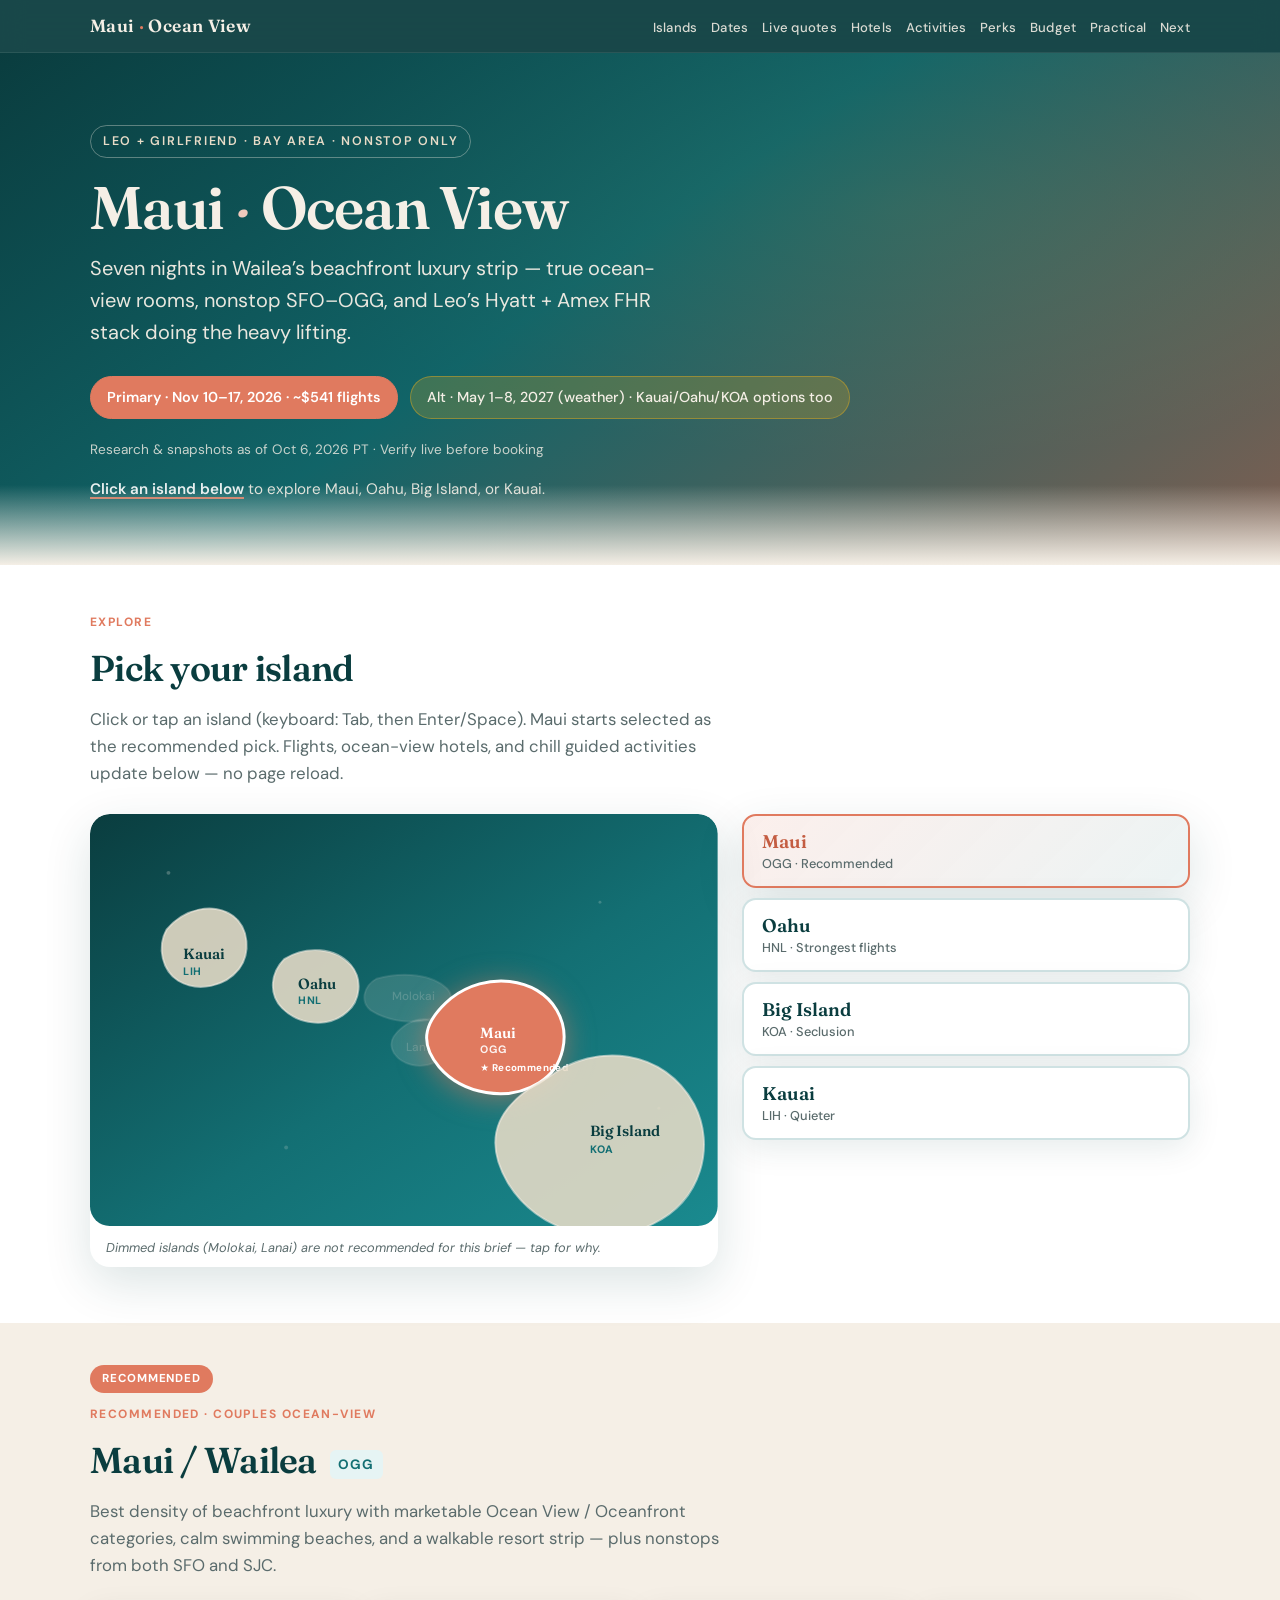
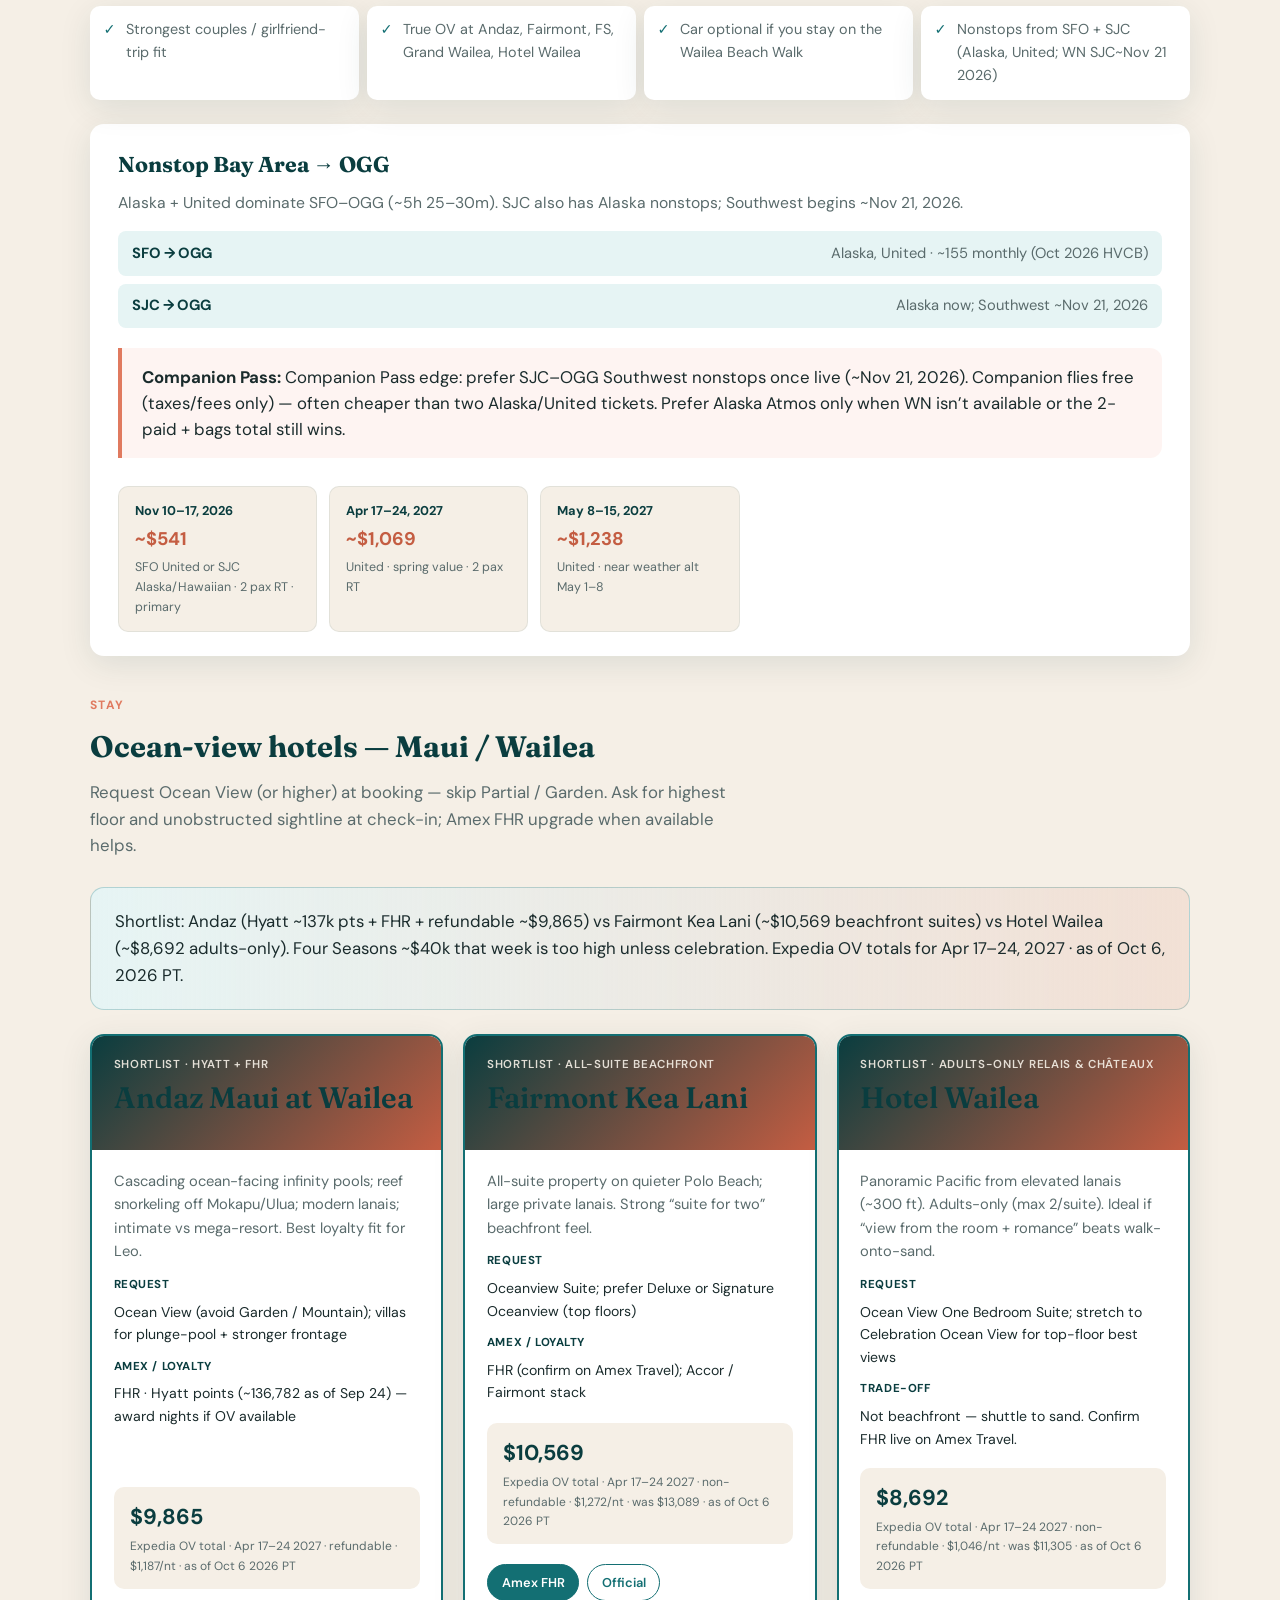
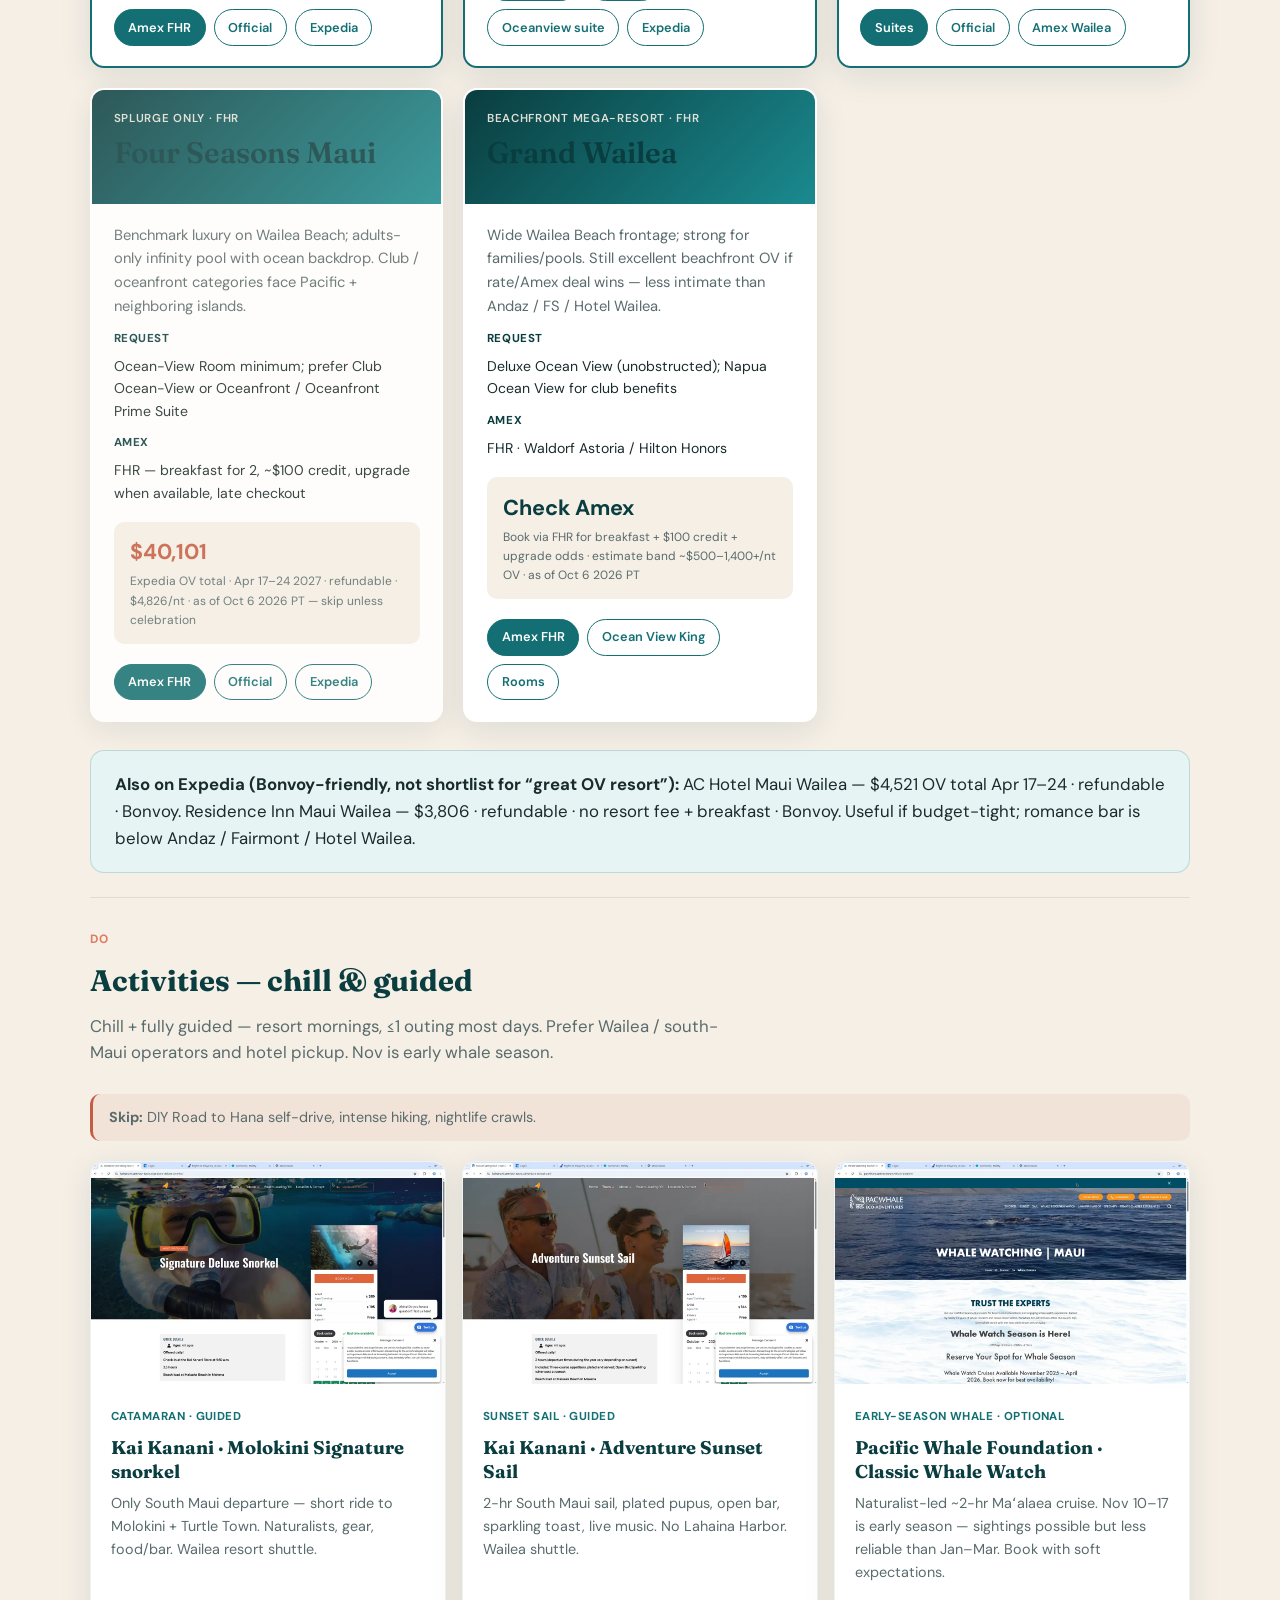
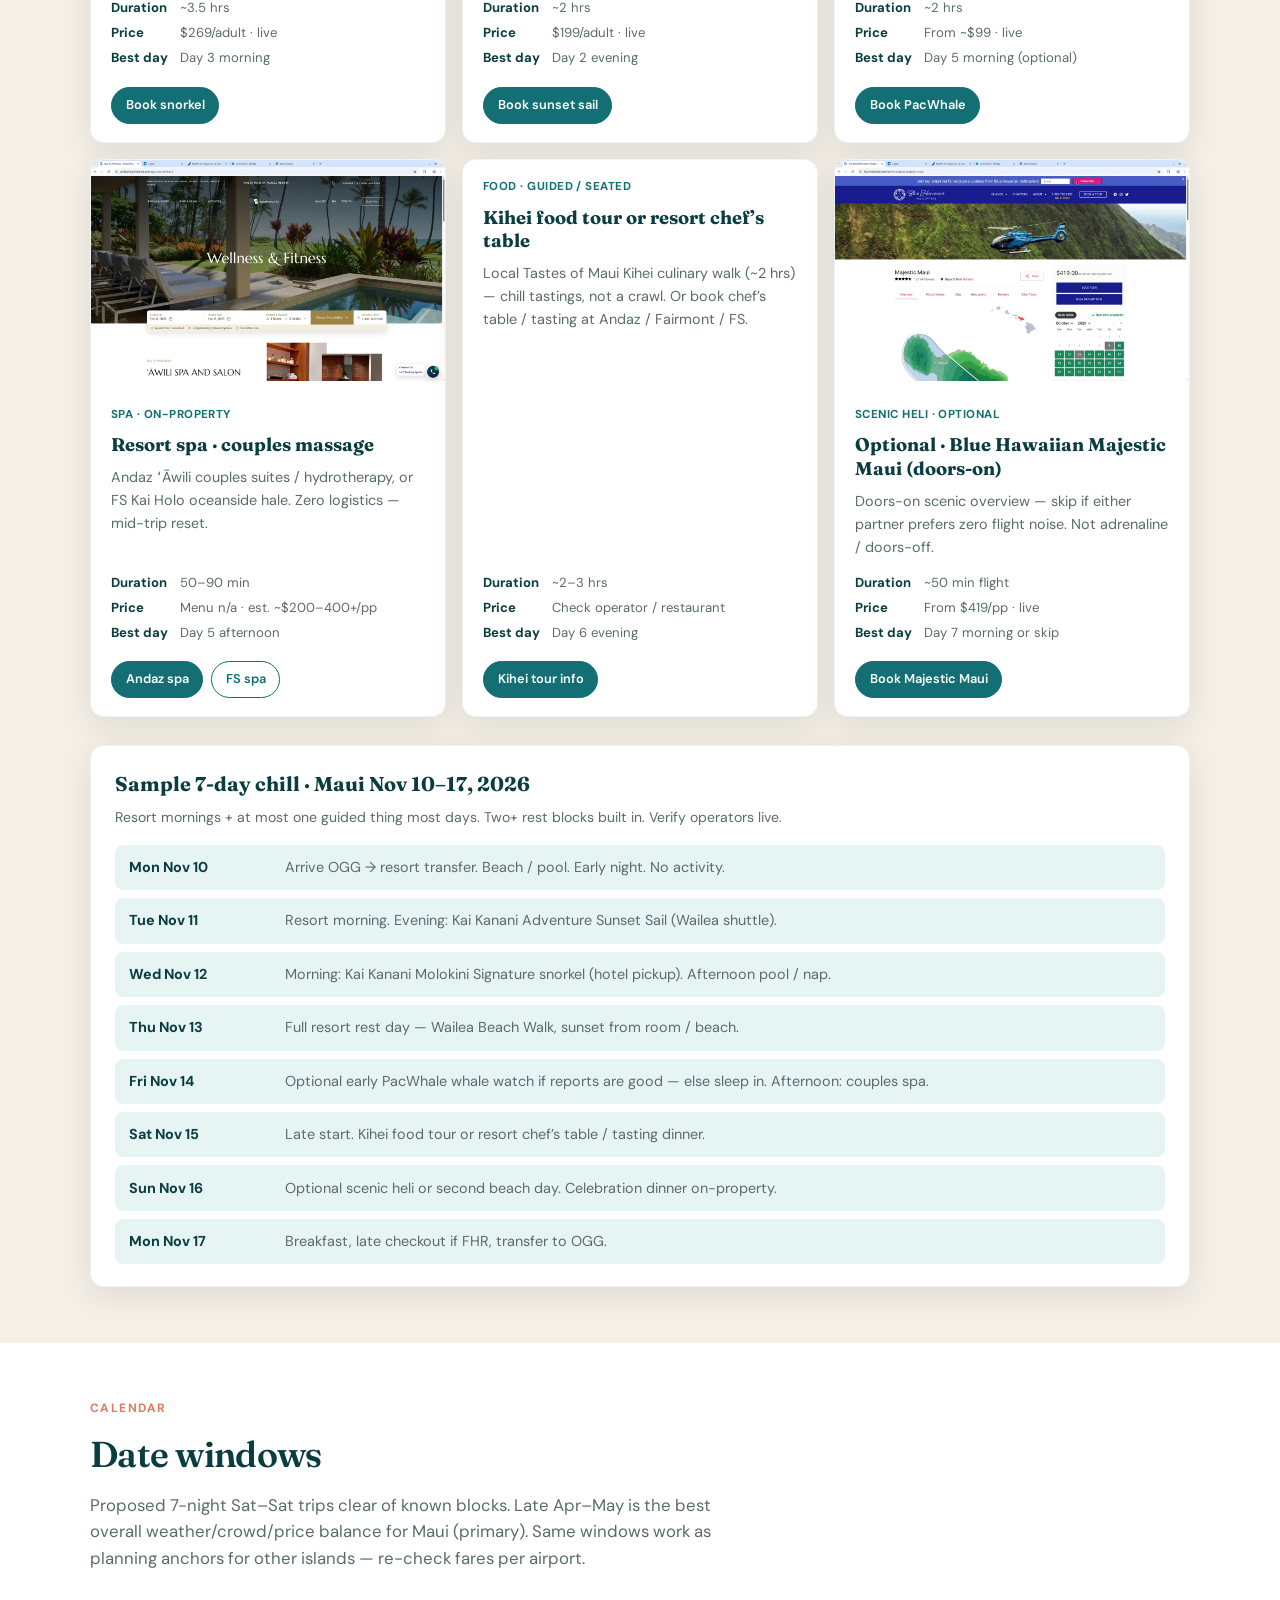
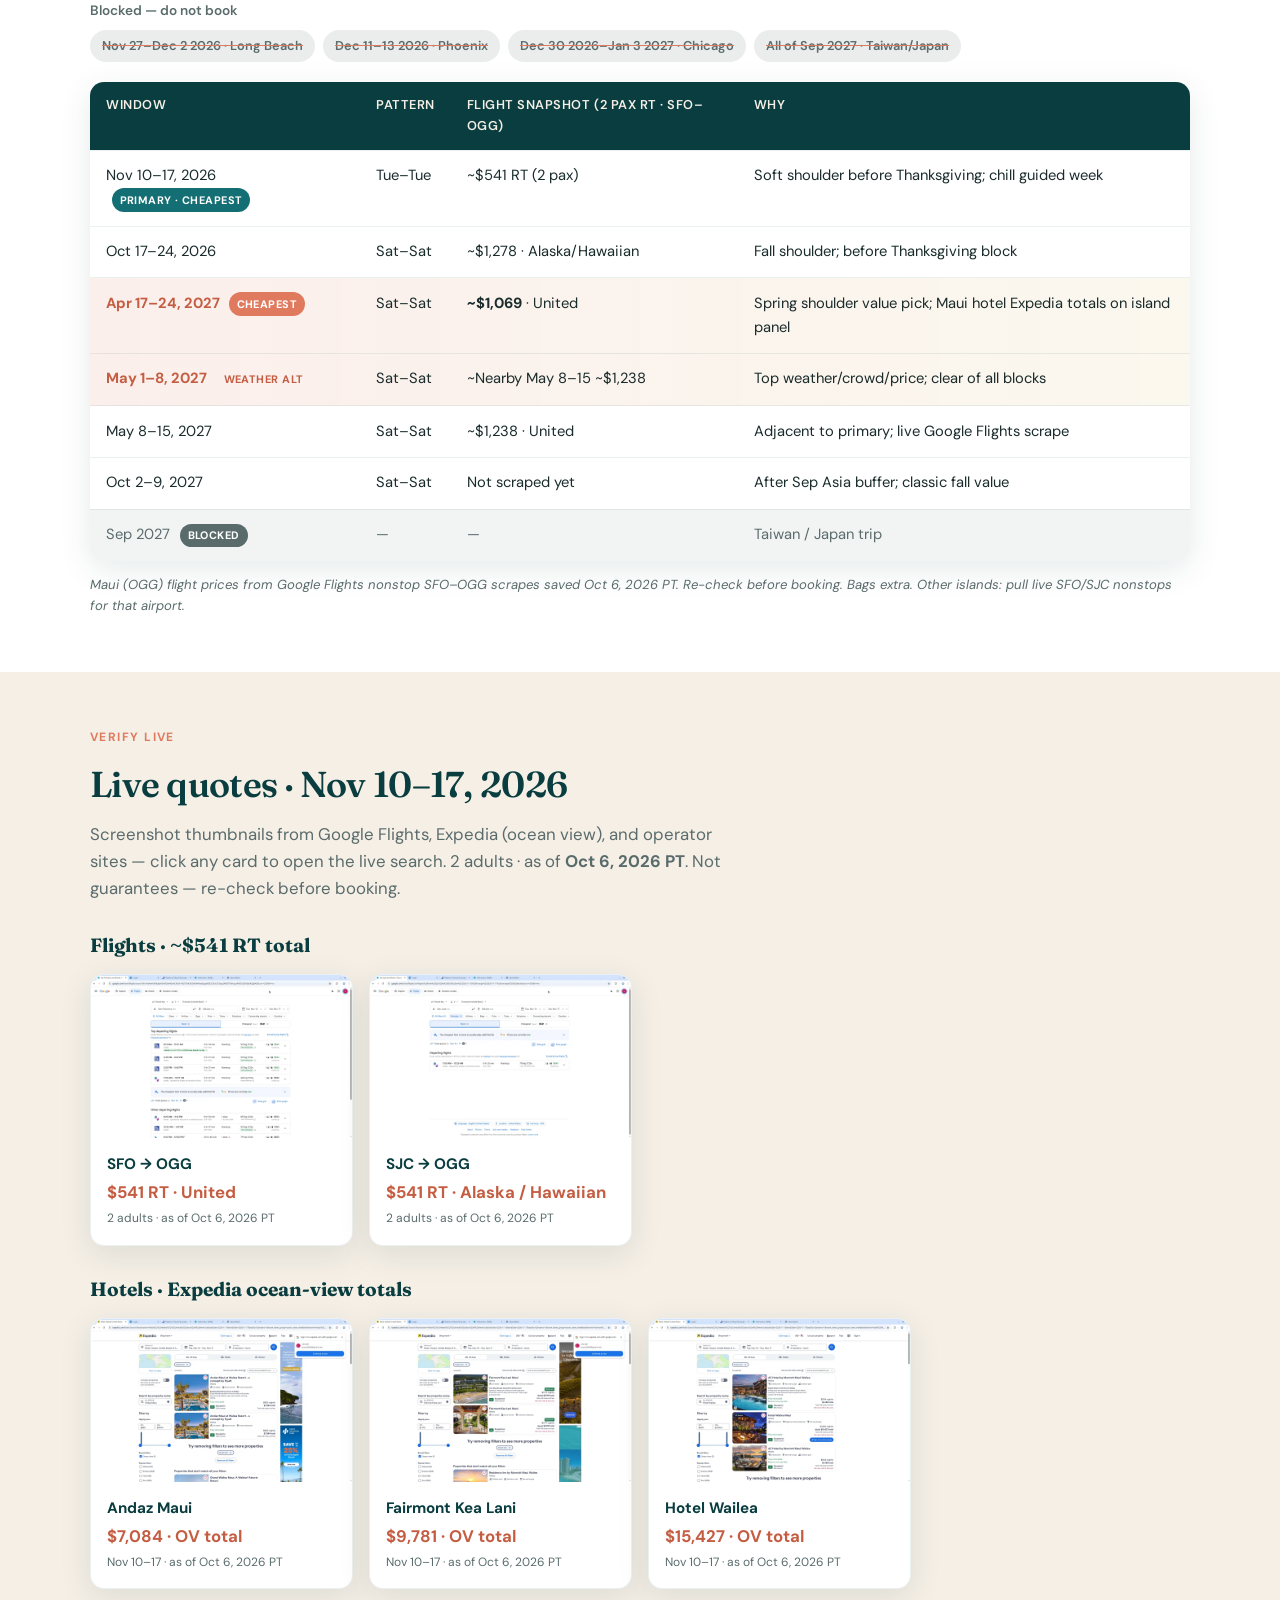
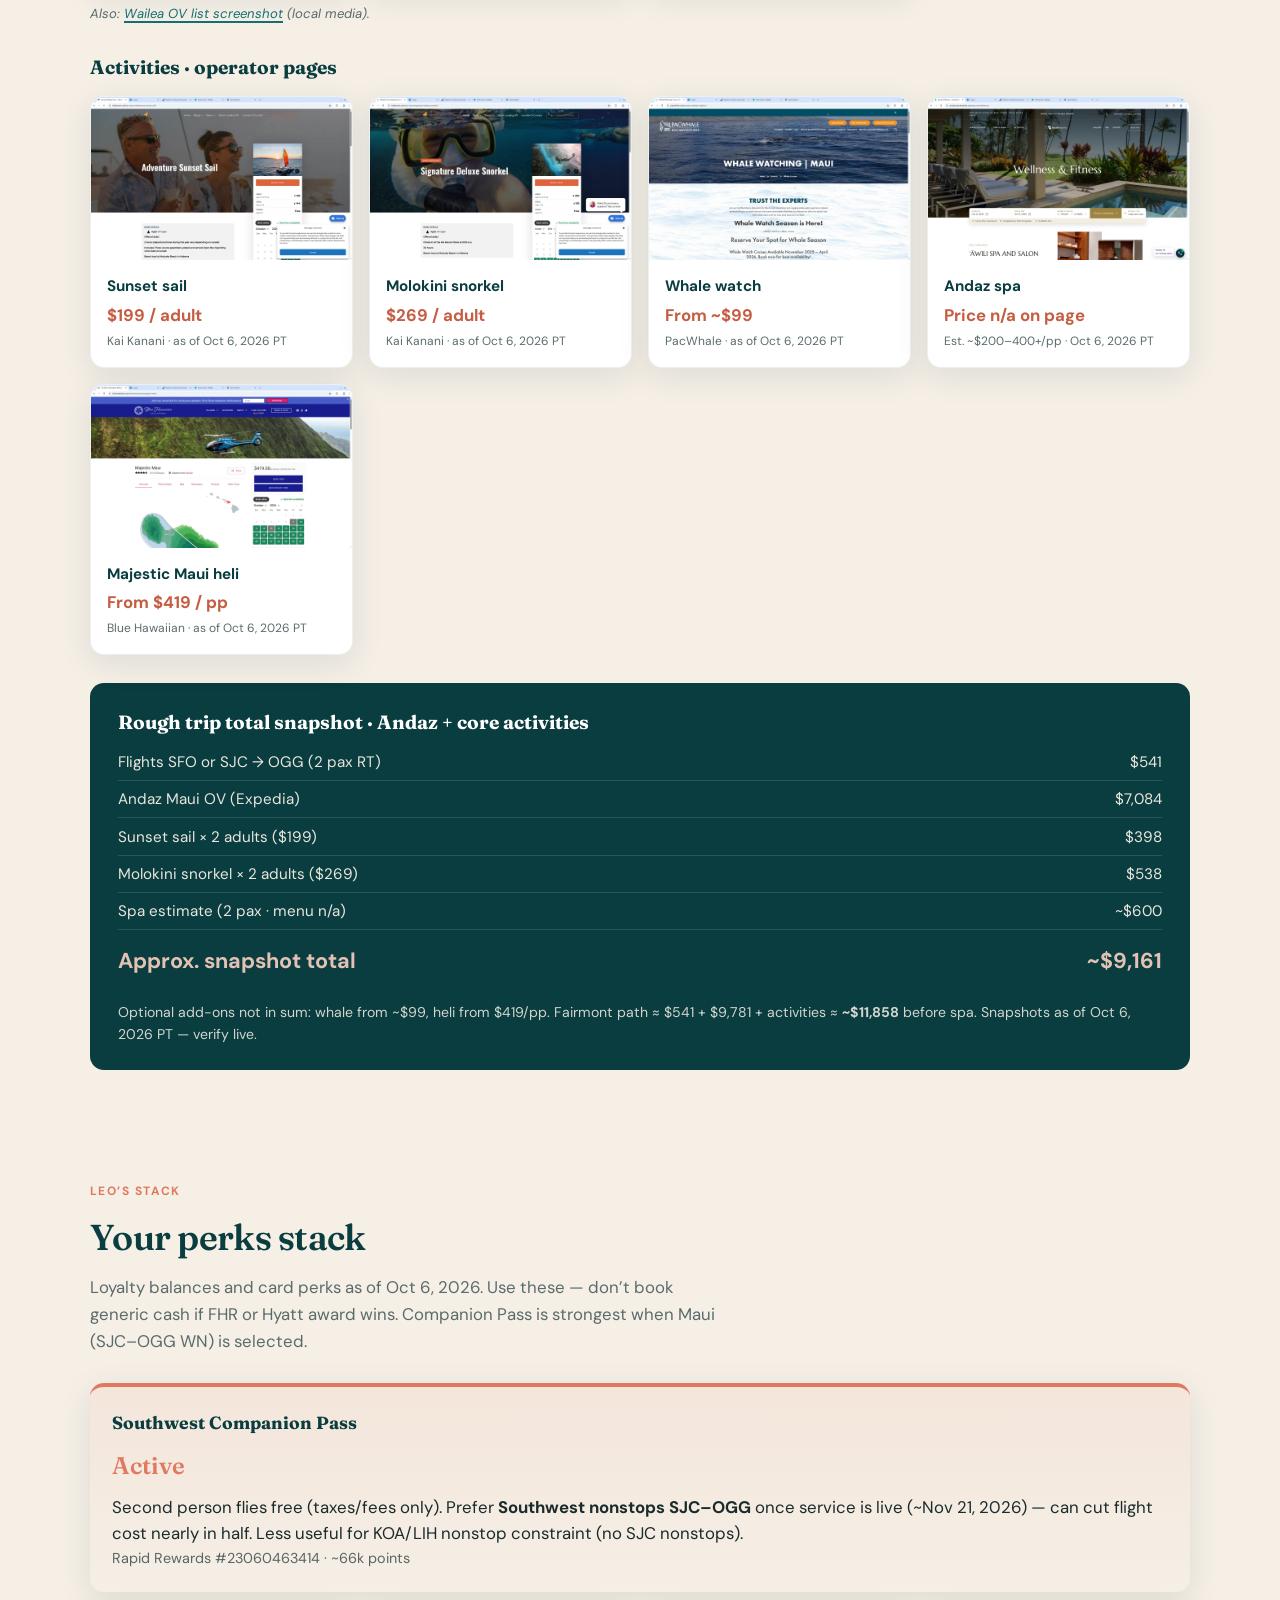
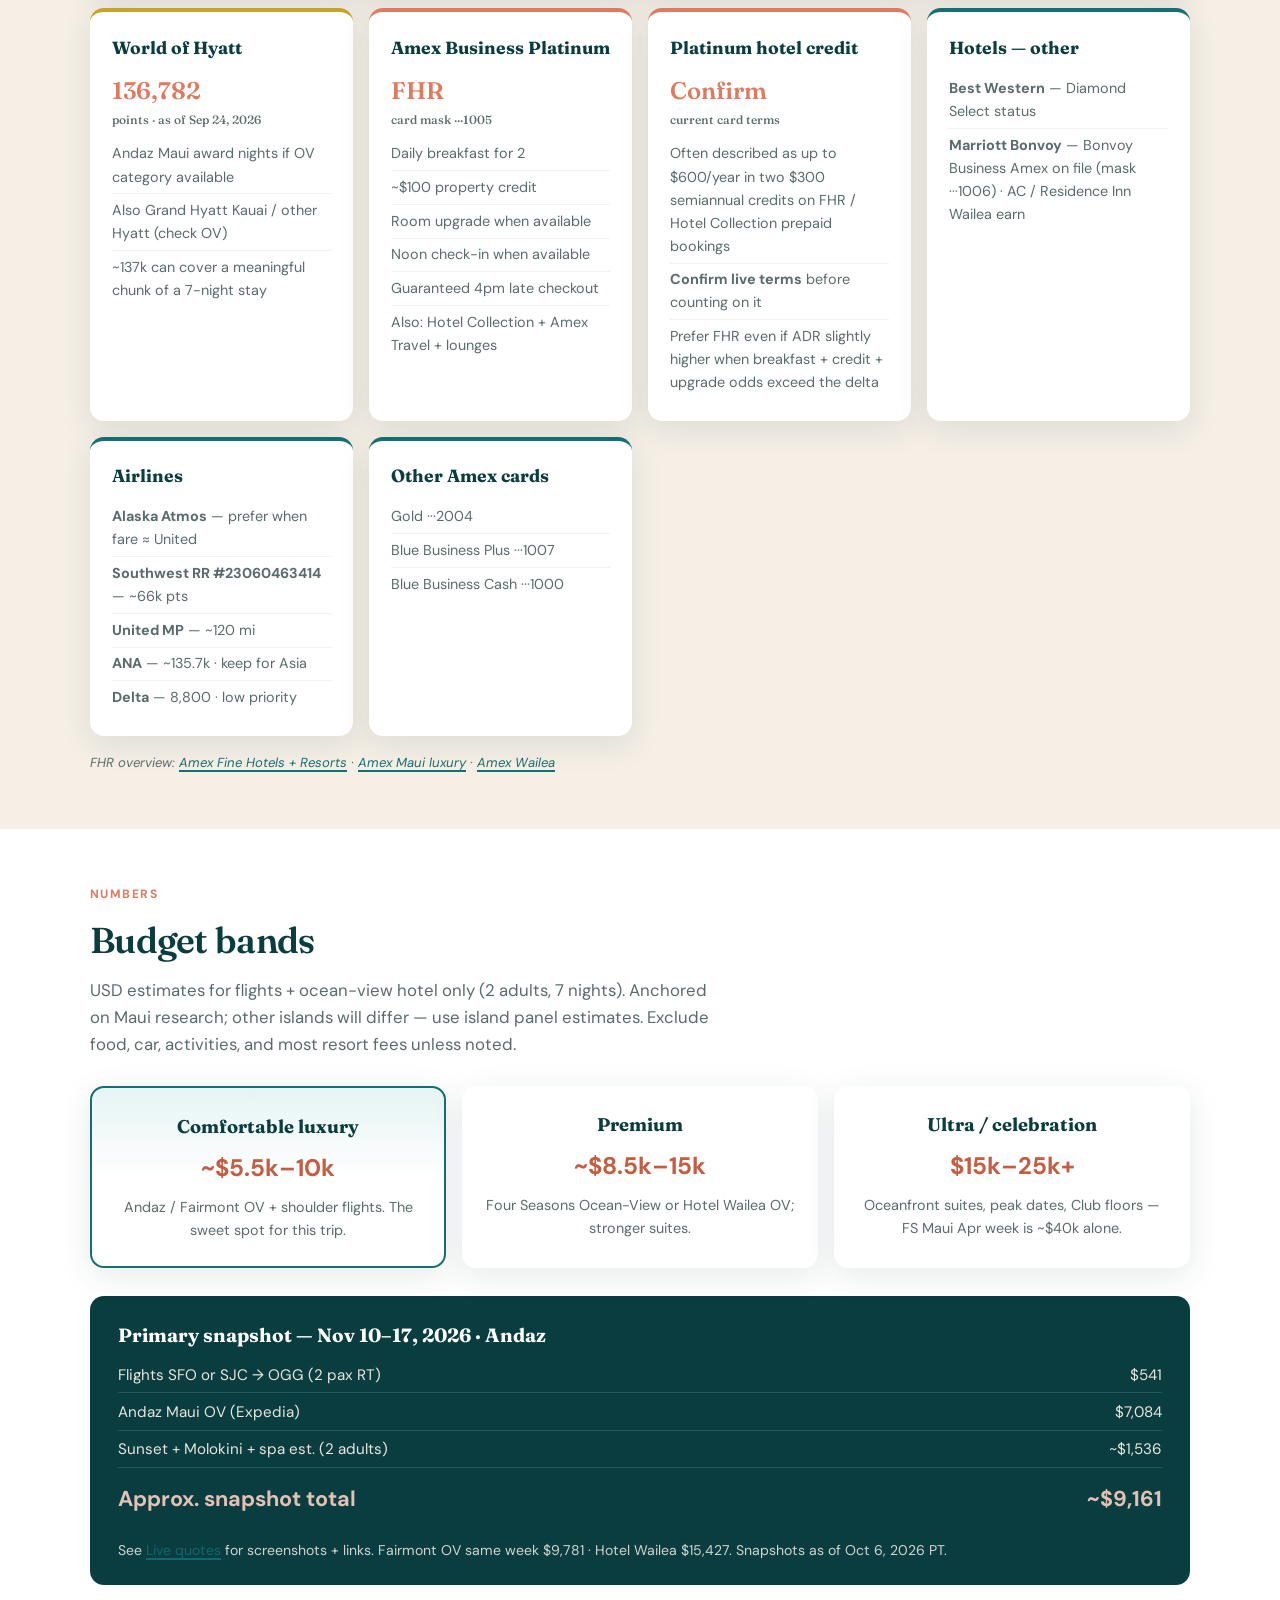
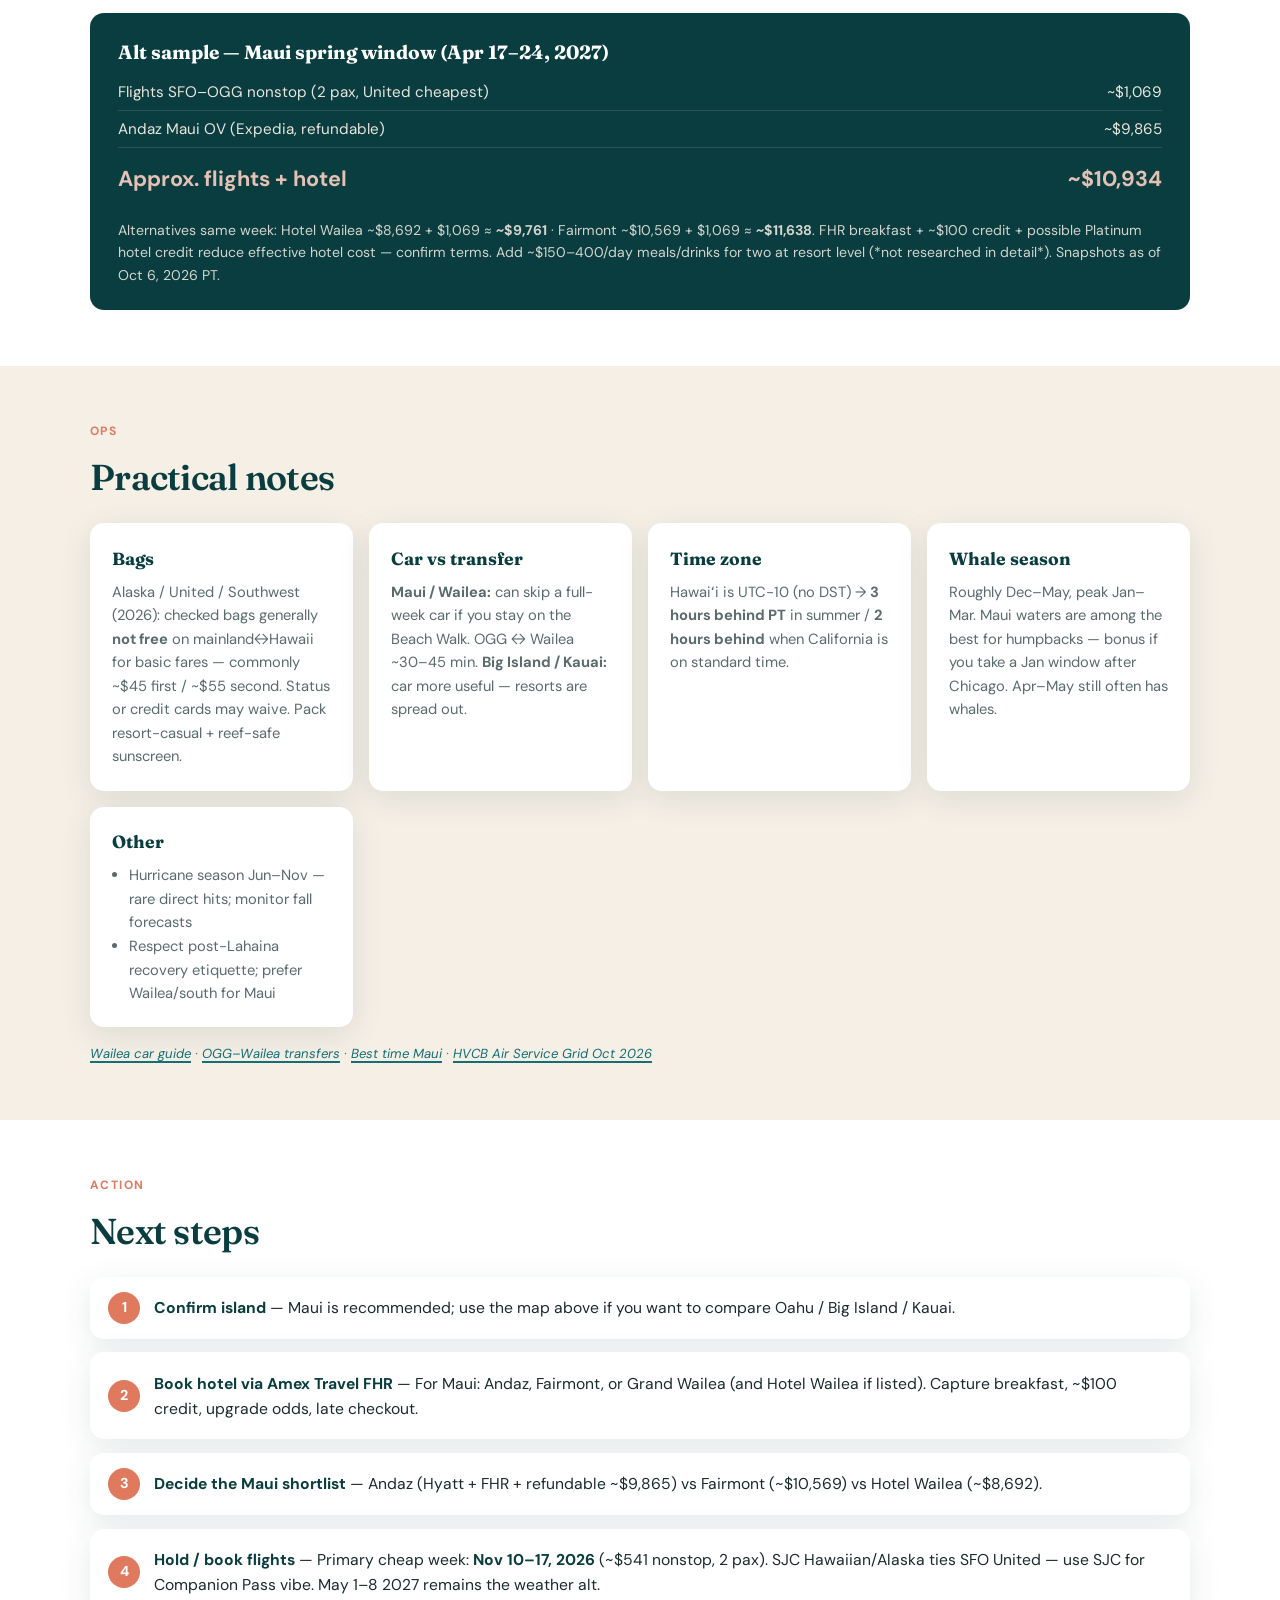
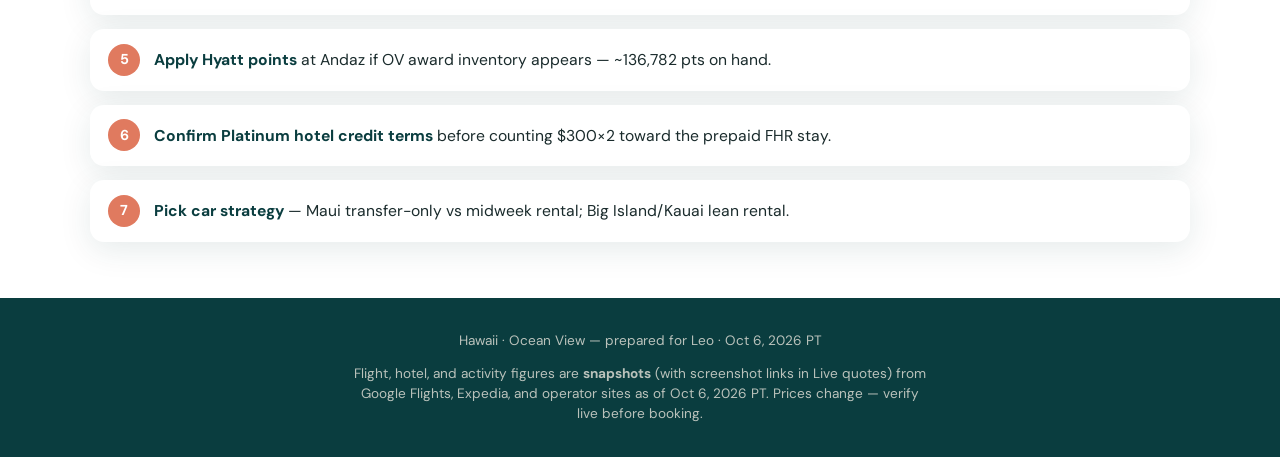
==== index.html @ 12192953 "Publish Leo's Hawaii trip static site. Add the self-contained Pages site at the repository root, inc" ====
<!DOCTYPE html>
<html lang="en">
<head>
  <meta charset="utf-8" />
  <meta name="viewport" content="width=device-width, initial-scale=1" />
  <title>Hawaii · Ocean View — Leo’s Island Plan</title>
  <meta name="description" content="Interactive Hawaii plan for a Bay Area couple: click Maui, Oahu, Big Island, or Kauai for ocean-view hotels, chill guided activities, nonstop flights, and Leo’s loyalty stack." />
  <link rel="preconnect" href="https://fonts.googleapis.com" />
  <link rel="preconnect" href="https://fonts.gstatic.com" crossorigin />
  <link href="https://fonts.googleapis.com/css2?family=DM+Sans:ital,opsz,wght@0,9..40,400;0,9..40,500;0,9..40,600;0,9..40,700;1,9..40,400&family=Fraunces:ital,opsz,wght@0,9..144,500;0,9..144,600;1,9..144,500&display=swap" rel="stylesheet" />
  <link rel="stylesheet" href="styles.css" />
</head>
<body data-selected-island="maui">
  <a class="skip-link" href="#island-map">Skip to island map</a>

  <nav class="nav" aria-label="Primary">
    <div class="nav-inner">
      <a class="nav-brand" href="#top">Maui <span>·</span> Ocean View</a>
      <ul class="nav-links">
        <li><a href="#island-map">Islands</a></li>
        <li><a href="#dates">Dates</a></li>
        <li><a href="#live-quotes">Live quotes</a></li>
        <li><a href="#hotels">Hotels</a></li>
        <li><a href="#activities">Activities</a></li>
        <li><a href="#perks">Perks</a></li>
        <li><a href="#budget">Budget</a></li>
        <li><a href="#practical">Practical</a></li>
        <li><a href="#next">Next</a></li>
      </ul>
    </div>
  </nav>

  <header class="hero" id="top">
    <div class="wrap">
      <p class="hero-eyebrow">Leo + girlfriend · Bay Area · Nonstop only</p>
      <h1><span id="hero-island-name">Maui</span> <em>·</em> Ocean View</h1>
      <p class="hero-pitch" id="hero-pitch">
        Seven nights in Wailea’s beachfront luxury strip — true ocean-view rooms,
        nonstop SFO–OGG, and Leo’s Hyatt + Amex FHR stack doing the heavy lifting.
      </p>
      <div class="hero-picks">
        <span class="pill primary">Primary · Nov 10–17, 2026 · ~$541 flights</span>
        <span class="pill value">Alt · May 1–8, 2027 (weather) · Kauai/Oahu/KOA options too</span>
      </div>
      <p class="hero-meta">Research &amp; snapshots as of Oct 6, 2026 PT · Verify live before booking</p>
      <p class="hero-cta"><a href="#island-map">Click an island below</a> to explore Maui, Oahu, Big Island, or Kauai.</p>
    </div>
  </header>

  <!-- Interactive island map -->
  <section id="island-map" class="island-map-section section-alt">
    <div class="wrap">
      <p class="section-label">Explore</p>
      <h2>Pick your island</h2>
      <p class="lede">
        Click or tap an island (keyboard: Tab, then Enter/Space). Maui starts selected as the recommended pick.
        Flights, ocean-view hotels, and chill guided activities update below — no page reload.
      </p>

      <div class="map-layout">
        <div class="map-stage" role="group" aria-label="Hawaiian islands map">
          <svg class="hawaii-svg" viewBox="0 0 640 420" xmlns="http://www.w3.org/2000/svg" aria-hidden="false">
            <title>Major Hawaiian islands</title>
            <defs>
              <filter id="softGlow" x="-20%" y="-20%" width="140%" height="140%">
                <feGaussianBlur stdDeviation="3" result="blur"/>
                <feMerge>
                  <feMergeNode in="blur"/>
                  <feMergeNode in="SourceGraphic"/>
                </feMerge>
              </filter>
              <linearGradient id="oceanGrad" x1="0%" y1="0%" x2="100%" y2="100%">
                <stop offset="0%" stop-color="#0a3d3f"/>
                <stop offset="55%" stop-color="#136f73"/>
                <stop offset="100%" stop-color="#1a8a8f"/>
              </linearGradient>
            </defs>

            <!-- Ocean background -->
            <rect x="0" y="0" width="640" height="420" rx="20" fill="url(#oceanGrad)"/>
            <circle cx="80" cy="60" r="2" fill="rgba(245,239,230,0.25)"/>
            <circle cx="520" cy="90" r="1.5" fill="rgba(245,239,230,0.2)"/>
            <circle cx="200" cy="340" r="2" fill="rgba(245,239,230,0.18)"/>
            <circle cx="580" cy="300" r="1.5" fill="rgba(245,239,230,0.22)"/>

            <!-- Kauai (NW) -->
            <g class="island-shape" data-island-shape="kauai" role="button" tabindex="0"
               aria-label="Kauai, Lihue airport" aria-pressed="false">
              <path d="M78 118c18-22 48-28 68-14 16 12 18 38 6 54-14 18-42 24-62 12-16-10-22-34-12-52z" />
              <text class="island-label" x="95" y="148">Kauai</text>
              <text class="island-code" x="95" y="164">LIH</text>
            </g>

            <!-- Oahu -->
            <g class="island-shape" data-island-shape="oahu" role="button" tabindex="0"
               aria-label="Oahu, Honolulu airport" aria-pressed="false">
              <path d="M198 148c22-14 52-12 68 6 12 14 10 36-4 48-18 16-48 14-66-4-14-14-12-36 2-50z" />
              <text class="island-label" x="212" y="178">Oahu</text>
              <text class="island-code" x="212" y="194">HNL</text>
            </g>

            <!-- Molokai (dimmed) -->
            <g class="island-shape is-disabled" data-island-disabled="molokai" role="button" tabindex="0"
               aria-label="Molokai — not recommended for this brief" aria-disabled="true">
              <path d="M292 168c28-8 58-4 72 10 8 8 4 22-8 28-22 10-52 6-70-6-10-8-8-24 6-32z" />
              <text class="island-label dim" x="308" y="190">Molokai</text>
            </g>

            <!-- Lanai (dimmed) -->
            <g class="island-shape is-disabled" data-island-disabled="lanai" role="button" tabindex="0"
               aria-label="Lanai — not recommended for this brief" aria-disabled="true">
              <path d="M318 218c14-12 34-12 44 2 8 12 2 28-12 34-14 6-32 2-40-10-6-10-2-18 8-26z" />
              <text class="island-label dim" x="322" y="242">Lanai</text>
            </g>

            <!-- Maui (recommended, default selected) -->
            <g class="island-shape is-selected" data-island-shape="maui" role="button" tabindex="0"
               aria-label="Maui, Kahului airport, recommended" aria-pressed="true">
              <path d="M368 188c36-28 88-22 108 12 14 24 8 58-18 74-32 20-78 12-102-16-22-26-14-48 12-70z" filter="url(#softGlow)" />
              <text class="island-label" x="398" y="228">Maui</text>
              <text class="island-code" x="398" y="244">OGG</text>
              <text class="rec-svg-badge" x="398" y="262">★ Recommended</text>
            </g>

            <!-- Big Island / Hawaiʻi (SE, largest) -->
            <g class="island-shape" data-island-shape="bigisland" role="button" tabindex="0"
               aria-label="Big Island, Kona airport" aria-pressed="false">
              <path d="M468 268c48-36 118-28 148 28 22 42 8 98-42 122-52 26-118 8-148-42-28-48-8-82 42-108z" />
              <text class="island-label" x="510" y="328">Big Island</text>
              <text class="island-code" x="510" y="346">KOA</text>
            </g>
          </svg>
          <p class="map-hint">Dimmed islands (Molokai, Lanai) are not recommended for this brief — tap for why.</p>
        </div>

        <div class="island-chips" role="group" aria-label="Select island">
          <button type="button" class="island-chip is-selected" data-island-select="maui" aria-pressed="true">
            <span class="chip-name">Maui</span>
            <span class="chip-meta">OGG · Recommended</span>
          </button>
          <button type="button" class="island-chip" data-island-select="oahu" aria-pressed="false">
            <span class="chip-name">Oahu</span>
            <span class="chip-meta">HNL · Strongest flights</span>
          </button>
          <button type="button" class="island-chip" data-island-select="bigisland" aria-pressed="false">
            <span class="chip-name">Big Island</span>
            <span class="chip-meta">KOA · Seclusion</span>
          </button>
          <button type="button" class="island-chip" data-island-select="kauai" aria-pressed="false">
            <span class="chip-name">Kauai</span>
            <span class="chip-meta">LIH · Quieter</span>
          </button>
        </div>
      </div>

      <div class="sr-only" id="island-live" aria-live="polite"></div>
    </div>
  </section>

  <!-- Dynamic island content (pitch + flights + hotels) -->
  <section id="island-panel" class="island-panel-section" aria-labelledby="island-panel-title" tabindex="-1">
    <!-- Populated by app.js; Maui seed for first paint -->

    <div class="wrap island-panel-inner" data-active-island="maui">
      <div class="island-panel-head">
        <span class="rec-badge">Recommended</span>
        <p class="section-label">Recommended · Couples ocean-view</p>
        <h2 id="island-panel-title">Maui / Wailea <span class="airport-code">OGG</span></h2>
        <p class="lede">Best density of beachfront luxury with marketable Ocean View categories, calm swimming beaches, and a walkable resort strip — plus nonstops from both SFO and SJC. Loading interactive details…</p>
      </div>
      <div class="island-hotels-block" id="hotels">
        <p class="section-label">Stay</p>
        <h3>Ocean-view hotels — Maui / Wailea</h3>
        <p class="lede">Select Maui on the map (already selected) — hotel cards load with the interactive script.</p>
      </div>
    </div>

    <noscript>
      <div class="wrap">
        <p class="section-label">Recommended · Couples ocean-view</p>
        <h2>Maui / Wailea <span class="airport-code">OGG</span></h2>
        <p class="lede">Enable JavaScript to switch islands. Maui content is also in the Hotels section of the static build.</p>
      </div>
    </noscript>
  </section>

  <!-- Date windows (global) -->
  <section id="dates" class="section-alt">
    <div class="wrap">
      <p class="section-label">Calendar</p>
      <h2>Date windows</h2>
      <p class="lede">Proposed 7-night Sat–Sat trips clear of known blocks. Late Apr–May is the best overall weather/crowd/price balance for Maui (primary). Same windows work as planning anchors for other islands — re-check fares per airport.</p>

      <p style="font-size:0.85rem;font-weight:600;color:var(--muted);margin-bottom:0.5rem;">Blocked — do not book</p>
      <div class="blocked-list" aria-label="Blocked dates">
        <span class="chip">Nov 27–Dec 2 2026 · Long Beach</span>
        <span class="chip">Dec 11–13 2026 · Phoenix</span>
        <span class="chip">Dec 30 2026–Jan 3 2027 · Chicago</span>
        <span class="chip">All of Sep 2027 · Taiwan/Japan</span>
      </div>

      <div class="table-wrap">
        <table>
          <thead>
            <tr>
              <th>Window</th>
              <th>Pattern</th>
              <th>Flight snapshot (2 pax RT · SFO–OGG)</th>
              <th>Why</th>
            </tr>
          </thead>
          <tbody>
            <tr>
              <td>Nov 10–17, 2026 <span class="badge badge-primary">Primary · cheapest</span></td>
              <td>Tue–Tue</td>
              <td>~$541 RT (2 pax)</td>
              <td>Soft shoulder before Thanksgiving; chill guided week</td>
            </tr>

            <tr>
              <td>Oct 17–24, 2026</td>
              <td>Sat–Sat</td>
              <td>~$1,278 · Alaska/Hawaiian</td>
              <td>Fall shoulder; before Thanksgiving block</td>
            </tr>
            <tr class="highlight">
              <td>Apr 17–24, 2027 <span class="badge badge-best">Cheapest</span></td>
              <td>Sat–Sat</td>
              <td><strong>~$1,069</strong> · United</td>
              <td>Spring shoulder value pick; Maui hotel Expedia totals on island panel</td>
            </tr>
            <tr class="highlight">
              <td>May 1–8, 2027 <span class="badge">Weather alt</span></td>
              <td>Sat–Sat</td>
              <td>~Nearby May 8–15 ~$1,238</td>
              <td>Top weather/crowd/price; clear of all blocks</td>
            </tr>
            <tr>
              <td>May 8–15, 2027</td>
              <td>Sat–Sat</td>
              <td>~$1,238 · United</td>
              <td>Adjacent to primary; live Google Flights scrape</td>
            </tr>
            <tr>
              <td>Oct 2–9, 2027</td>
              <td>Sat–Sat</td>
              <td>Not scraped yet</td>
              <td>After Sep Asia buffer; classic fall value</td>
            </tr>
            <tr class="blocked">
              <td>Sep 2027 <span class="badge badge-blocked">Blocked</span></td>
              <td>—</td>
              <td>—</td>
              <td>Taiwan / Japan trip</td>
            </tr>
          </tbody>
        </table>
      </div>
      <p class="snapshot-note">
        Maui (OGG) flight prices from Google Flights nonstop SFO–OGG scrapes saved Oct 6, 2026 PT.
        Re-check before booking. Bags extra. Other islands: pull live SFO/SJC nonstops for that airport.
      </p>
    </div>
  </section>


  <!-- Live quotes · Nov 10–17 2026 -->
  <section id="live-quotes" class="live-quotes-section">
    <div class="wrap">
      <p class="section-label">Verify live</p>
      <h2>Live quotes · Nov 10–17, 2026</h2>
      <p class="lede">
        Screenshot thumbnails from Google Flights, Expedia (ocean view), and operator sites —
        click any card to open the live search. 2 adults · as of <strong>Oct 6, 2026 PT</strong>.
        Not guarantees — re-check before booking.
      </p>

      <h3 class="quote-subhead">Flights · ~$541 RT total</h3>
      <div class="quote-grid">
        <a class="quote-card" href="https://www.google.com/travel/flights/search?tfs=EAAaHhIKMjAyNi0xMS0xMGoHCAESA1NGT3IHCAESA09HRxoeEgoyMDI2LTExLTE3agcIARIDT0dHcgcIARIDU0ZPQAJIAZgBAQ&curr=USD&hl=en" rel="noopener" target="_blank">
          <div class="quote-thumb"><img src="media/flight-sfo-ogg.webp" alt="Google Flights SFO–OGG screenshot" loading="lazy" width="640" height="400" /></div>
          <div class="quote-caption">
            <strong>SFO → OGG</strong>
            <span class="quote-price">$541 RT · United</span>
            <span class="quote-asof">2 adults · as of Oct 6, 2026 PT</span>
          </div>
        </a>
        <a class="quote-card" href="https://www.google.com/travel/flights?q=Flights%20from%20SJC%20to%20OGG%20on%202026-11-10%20through%202026-11-17%20nonstop%202%20adults&curr=USD&hl=en" rel="noopener" target="_blank">
          <div class="quote-thumb"><img src="media/flight-sjc-ogg.webp" alt="Google Flights SJC–OGG screenshot" loading="lazy" width="640" height="400" /></div>
          <div class="quote-caption">
            <strong>SJC → OGG</strong>
            <span class="quote-price">$541 RT · Alaska / Hawaiian</span>
            <span class="quote-asof">2 adults · as of Oct 6, 2026 PT</span>
          </div>
        </a>
      </div>

      <h3 class="quote-subhead">Hotels · Expedia ocean-view totals</h3>
      <div class="quote-grid quote-grid-3">
        <a class="quote-card" href="https://www.expedia.com/Hotel-Search?destination=Wailea%2C%20Maui&startDate=2026-11-10&endDate=2026-11-17&adults=2&rooms=1&room_views_group=ocean_room_view&hotelName=Andaz%20Maui" rel="noopener" target="_blank">
          <div class="quote-thumb"><img src="media/expedia-andaz.webp" alt="Expedia Andaz Maui ocean view" loading="lazy" width="640" height="400" /></div>
          <div class="quote-caption">
            <strong>Andaz Maui</strong>
            <span class="quote-price">$7,084 · OV total</span>
            <span class="quote-asof">Nov 10–17 · as of Oct 6, 2026 PT</span>
          </div>
        </a>
        <a class="quote-card" href="https://www.expedia.com/Hotel-Search?destination=Wailea%2C%20Maui&startDate=2026-11-10&endDate=2026-11-17&adults=2&rooms=1&room_views_group=ocean_room_view&hotelName=Fairmont%20Kea%20Lani" rel="noopener" target="_blank">
          <div class="quote-thumb"><img src="media/expedia-fairmont.webp" alt="Expedia Fairmont Kea Lani ocean view" loading="lazy" width="640" height="400" /></div>
          <div class="quote-caption">
            <strong>Fairmont Kea Lani</strong>
            <span class="quote-price">$9,781 · OV total</span>
            <span class="quote-asof">Nov 10–17 · as of Oct 6, 2026 PT</span>
          </div>
        </a>
        <a class="quote-card" href="https://www.expedia.com/Hotel-Search?destination=Wailea%2C%20Maui&startDate=2026-11-10&endDate=2026-11-17&adults=2&rooms=1&room_views_group=ocean_room_view&hotelName=Hotel%20Wailea" rel="noopener" target="_blank">
          <div class="quote-thumb"><img src="media/expedia-hotel-wailea.webp" alt="Expedia Hotel Wailea ocean view" loading="lazy" width="640" height="400" /></div>
          <div class="quote-caption">
            <strong>Hotel Wailea</strong>
            <span class="quote-price">$15,427 · OV total</span>
            <span class="quote-asof">Nov 10–17 · as of Oct 6, 2026 PT</span>
          </div>
        </a>
      </div>
      <p class="snapshot-note">
        Also: <a href="media/expedia-wailea-ocean-list.webp" rel="noopener" target="_blank">Wailea OV list screenshot</a> (local media).
      </p>

      <h3 class="quote-subhead">Activities · operator pages</h3>
      <div class="quote-grid quote-grid-3">
        <a class="quote-card" href="https://kaikanani.com/our-tours/adventure-sunset-sail/" rel="noopener" target="_blank">
          <div class="quote-thumb"><img src="media/kaikanani-sunset-sail.webp" alt="Kai Kanani sunset sail" loading="lazy" width="640" height="400" /></div>
          <div class="quote-caption">
            <strong>Sunset sail</strong>
            <span class="quote-price">$199 / adult</span>
            <span class="quote-asof">Kai Kanani · as of Oct 6, 2026 PT</span>
          </div>
        </a>
        <a class="quote-card" href="https://kaikanani.com/our-tours/signature-deluxe-snorkel/" rel="noopener" target="_blank">
          <div class="quote-thumb"><img src="media/kaikanani-signature-snorkel.webp" alt="Kai Kanani Molokini snorkel" loading="lazy" width="640" height="400" /></div>
          <div class="quote-caption">
            <strong>Molokini snorkel</strong>
            <span class="quote-price">$269 / adult</span>
            <span class="quote-asof">Kai Kanani · as of Oct 6, 2026 PT</span>
          </div>
        </a>
        <a class="quote-card" href="https://pacwhale.com/ecotours/whale-dolphin/" rel="noopener" target="_blank">
          <div class="quote-thumb"><img src="media/pacwhale-whale-watch.webp" alt="Pacific Whale Foundation whale watch" loading="lazy" width="640" height="400" /></div>
          <div class="quote-caption">
            <strong>Whale watch</strong>
            <span class="quote-price">From ~$99</span>
            <span class="quote-asof">PacWhale · as of Oct 6, 2026 PT</span>
          </div>
        </a>
        <a class="quote-card" href="https://andazmauiatwailea.com/spa-and-wellness/" rel="noopener" target="_blank">
          <div class="quote-thumb"><img src="media/andaz-spa.webp" alt="Andaz Maui spa" loading="lazy" width="640" height="400" /></div>
          <div class="quote-caption">
            <strong>Andaz spa</strong>
            <span class="quote-price">Price n/a on page</span>
            <span class="quote-asof">Est. ~$200–400+/pp · Oct 6, 2026 PT</span>
          </div>
        </a>
        <a class="quote-card" href="https://www.bluehawaiian.com/en/maui/tours/majestic-maui" rel="noopener" target="_blank">
          <div class="quote-thumb"><img src="media/bluehawaiian-majestic-maui.webp" alt="Blue Hawaiian Majestic Maui" loading="lazy" width="640" height="400" /></div>
          <div class="quote-caption">
            <strong>Majestic Maui heli</strong>
            <span class="quote-price">From $419 / pp</span>
            <span class="quote-asof">Blue Hawaiian · as of Oct 6, 2026 PT</span>
          </div>
        </a>
      </div>

      <div class="sample-total trip-snapshot">
        <h3>Rough trip total snapshot · Andaz + core activities</h3>
        <div class="math">
          <div class="row"><span>Flights SFO or SJC → OGG (2 pax RT)</span><span>$541</span></div>
          <div class="row"><span>Andaz Maui OV (Expedia)</span><span>$7,084</span></div>
          <div class="row"><span>Sunset sail × 2 adults ($199)</span><span>$398</span></div>
          <div class="row"><span>Molokini snorkel × 2 adults ($269)</span><span>$538</span></div>
          <div class="row"><span>Spa estimate (2 pax · menu n/a)</span><span>~$600</span></div>
          <div class="row total"><span>Approx. snapshot total</span><span>~$9,161</span></div>
        </div>
        <p style="margin-top:1rem;font-size:0.88rem;opacity:0.85;">
          Optional add-ons not in sum: whale from ~$99, heli from $419/pp.
          Fairmont path ≈ $541 + $9,781 + activities ≈ <strong>~$11,858</strong> before spa.
          Snapshots as of Oct 6, 2026 PT — verify live.
        </p>
      </div>
    </div>
  </section>

  <!-- Perks (global) -->
  <section id="perks">
    <div class="wrap">
      <p class="section-label">Leo’s stack</p>
      <h2>Your perks stack</h2>
      <p class="lede">Loyalty balances and card perks as of Oct 6, 2026. Use these — don’t book generic cash if FHR or Hyatt award wins. Companion Pass is strongest when Maui (SJC–OGG WN) is selected.</p>

      <div class="perks-grid">
        <article class="perk-card highlight">
          <h3>Southwest Companion Pass</h3>
          <p class="perk-stat">Active</p>
          <p>Second person flies free (taxes/fees only). Prefer <strong>Southwest nonstops SJC–OGG</strong> once service is live (~Nov 21, 2026) — can cut flight cost nearly in half. Less useful for KOA/LIH nonstop constraint (no SJC nonstops).</p>
          <p class="muted">Rapid Rewards #23060463414 · ~66k points</p>
        </article>

        <article class="perk-card hyatt">
          <h3>World of Hyatt</h3>
          <p class="perk-stat">136,782 <small>points · as of Sep 24, 2026</small></p>
          <ul>
            <li>Andaz Maui award nights if OV category available</li>
            <li>Also Grand Hyatt Kauai / other Hyatt (check OV)</li>
            <li>~137k can cover a meaningful chunk of a 7-night stay</li>
          </ul>
        </article>

        <article class="perk-card amex">
          <h3>Amex Business Platinum</h3>
          <p class="perk-stat">FHR <small>card mask ···1005</small></p>
          <ul>
            <li>Daily breakfast for 2</li>
            <li>~$100 property credit</li>
            <li>Room upgrade when available</li>
            <li>Noon check-in when available</li>
            <li>Guaranteed 4pm late checkout</li>
            <li>Also: Hotel Collection + Amex Travel + lounges</li>
          </ul>
        </article>

        <article class="perk-card amex">
          <h3>Platinum hotel credit</h3>
          <p class="perk-stat">Confirm <small>current card terms</small></p>
          <ul>
            <li>Often described as up to $600/year in two $300 semiannual credits on FHR / Hotel Collection prepaid bookings</li>
            <li><strong>Confirm live terms</strong> before counting on it</li>
            <li>Prefer FHR even if ADR slightly higher when breakfast + credit + upgrade odds exceed the delta</li>
          </ul>
        </article>

        <article class="perk-card">
          <h3>Hotels — other</h3>
          <ul>
            <li><strong>Best Western</strong> — Diamond Select status</li>
            <li><strong>Marriott Bonvoy</strong> — Bonvoy Business Amex on file (mask ···1006) · AC / Residence Inn Wailea earn</li>
          </ul>
        </article>

        <article class="perk-card">
          <h3>Airlines</h3>
          <ul>
            <li><strong>Alaska Atmos</strong> — prefer when fare ≈ United</li>
            <li><strong>Southwest RR #23060463414</strong> — ~66k pts</li>
            <li><strong>United MP</strong> — ~120 mi</li>
            <li><strong>ANA</strong> — ~135.7k · keep for Asia</li>
            <li><strong>Delta</strong> — 8,800 · low priority</li>
          </ul>
        </article>

        <article class="perk-card">
          <h3>Other Amex cards</h3>
          <ul>
            <li>Gold ···2004</li>
            <li>Blue Business Plus ···1007</li>
            <li>Blue Business Cash ···1000</li>
          </ul>
        </article>
      </div>

      <p class="snapshot-note mt-1">
        FHR overview:
        <a href="https://www.americanexpress.com/en-us/travel/fine-hotels-and-resorts" rel="noopener" target="_blank">Amex Fine Hotels + Resorts</a> ·
        <a href="https://www.americanexpress.com/en-us/travel/discover/property-results/dt/5/d/Maui" rel="noopener" target="_blank">Amex Maui luxury</a> ·
        <a href="https://www.americanexpress.com/en-us/travel/discover/property-results/dt/4/d/Wailea,Hawaii" rel="noopener" target="_blank">Amex Wailea</a>
      </p>
    </div>
  </section>

  <!-- Budget (global, Maui-anchored) -->
  <section id="budget" class="section-alt">
    <div class="wrap">
      <p class="section-label">Numbers</p>
      <h2>Budget bands</h2>
      <p class="lede">USD estimates for flights + ocean-view hotel only (2 adults, 7 nights). Anchored on Maui research; other islands will differ — use island panel estimates. Exclude food, car, activities, and most resort fees unless noted.</p>

      <div class="budget-grid">
        <article class="budget-card recommended">
          <h3>Comfortable luxury</h3>
          <div class="budget-range">~$5.5k–10k</div>
          <p>Andaz / Fairmont OV + shoulder flights. The sweet spot for this trip.</p>
        </article>
        <article class="budget-card">
          <h3>Premium</h3>
          <div class="budget-range">~$8.5k–15k</div>
          <p>Four Seasons Ocean-View or Hotel Wailea OV; stronger suites.</p>
        </article>
        <article class="budget-card">
          <h3>Ultra / celebration</h3>
          <div class="budget-range">$15k–25k+</div>
          <p>Oceanfront suites, peak dates, Club floors — FS Maui Apr week is ~$40k alone.</p>
        </article>
      </div>

      <div class="sample-total trip-snapshot">
        <h3>Primary snapshot — Nov 10–17, 2026 · Andaz</h3>
        <div class="math">
          <div class="row"><span>Flights SFO or SJC → OGG (2 pax RT)</span><span>$541</span></div>
          <div class="row"><span>Andaz Maui OV (Expedia)</span><span>$7,084</span></div>
          <div class="row"><span>Sunset + Molokini + spa est. (2 adults)</span><span>~$1,536</span></div>
          <div class="row total"><span>Approx. snapshot total</span><span>~$9,161</span></div>
        </div>
        <p style="margin-top:1rem;font-size:0.88rem;opacity:0.85;">
          See <a href="#live-quotes">Live quotes</a> for screenshots + links.
          Fairmont OV same week $9,781 · Hotel Wailea $15,427.
          Snapshots as of Oct 6, 2026 PT.
        </p>
      </div>

      <div class="sample-total">
        <h3>Alt sample — Maui spring window (Apr 17–24, 2027)</h3>
        <div class="math">
          <div class="row"><span>Flights SFO–OGG nonstop (2 pax, United cheapest)</span><span>~$1,069</span></div>
          <div class="row"><span>Andaz Maui OV (Expedia, refundable)</span><span>~$9,865</span></div>
          <div class="row total"><span>Approx. flights + hotel</span><span>~$10,934</span></div>
        </div>
        <p style="margin-top:1rem;font-size:0.88rem;opacity:0.85;">
          Alternatives same week: Hotel Wailea ~$8,692 + $1,069 ≈ <strong>~$9,761</strong> ·
          Fairmont ~$10,569 + $1,069 ≈ <strong>~$11,638</strong>.
          FHR breakfast + ~$100 credit + possible Platinum hotel credit reduce effective hotel cost — confirm terms.
          Add ~$150–400/day meals/drinks for two at resort level (*not researched in detail*).
          Snapshots as of Oct 6, 2026 PT.
        </p>
      </div>
    </div>
  </section>

  <!-- Practical -->
  <section id="practical">
    <div class="wrap">
      <p class="section-label">Ops</p>
      <h2>Practical notes</h2>
      <div class="prac-grid mt-1">
        <article class="prac-card">
          <h3>Bags</h3>
          <p>Alaska / United / Southwest (2026): checked bags generally <strong>not free</strong> on mainland↔Hawaii for basic fares — commonly ~$45 first / ~$55 second. Status or credit cards may waive. Pack resort-casual + reef-safe sunscreen.</p>
        </article>
        <article class="prac-card">
          <h3>Car vs transfer</h3>
          <p><strong>Maui / Wailea:</strong> can skip a full-week car if you stay on the Beach Walk. OGG ↔ Wailea ~30–45 min. <strong>Big Island / Kauai:</strong> car more useful — resorts are spread out.</p>
        </article>
        <article class="prac-card">
          <h3>Time zone</h3>
          <p>Hawaiʻi is UTC−10 (no DST) → <strong>3 hours behind PT</strong> in summer / <strong>2 hours behind</strong> when California is on standard time.</p>
        </article>
        <article class="prac-card">
          <h3>Whale season</h3>
          <p>Roughly Dec–May, peak Jan–Mar. Maui waters are among the best for humpbacks — bonus if you take a Jan window after Chicago. Apr–May still often has whales.</p>
        </article>
        <article class="prac-card">
          <h3>Other</h3>
          <ul>
            <li>Hurricane season Jun–Nov — rare direct hits; monitor fall forecasts</li>
            <li>Respect post-Lahaina recovery etiquette; prefer Wailea/south for Maui</li>
          </ul>
        </article>
      </div>
      <p class="snapshot-note mt-1">
        <a href="https://eathealthy365.com/is-a-wailea-car-hire-necessary-for-your-trip/" rel="noopener" target="_blank">Wailea car guide</a> ·
        <a href="https://www.thetraveler.org/kahului-airport-to-wailea-best-transfers-for-resort-stays/" rel="noopener" target="_blank">OGG–Wailea transfers</a> ·
        <a href="https://www.hawaii-guide.com/maui/best-time-to-visit-maui" rel="noopener" target="_blank">Best time Maui</a> ·
        <a href="https://assets.simpleviewinc.com/simpleview/image/upload/v1/clients/hawaii/10_Air_Service_Grid_October_2026_as_of_09_15_26_03f78359-b8b7-452c-99ea-1d0617f48c42.pdf" rel="noopener" target="_blank">HVCB Air Service Grid Oct 2026</a>
      </p>
    </div>
  </section>

  <!-- Next steps -->
  <section id="next" class="section-alt">
    <div class="wrap">
      <p class="section-label">Action</p>
      <h2>Next steps</h2>
      <ol class="steps mt-1">
        <li><strong>Confirm island</strong> — Maui is recommended; use the map above if you want to compare Oahu / Big Island / Kauai.</li>
        <li><strong>Book hotel via Amex Travel FHR</strong> — For Maui: Andaz, Fairmont, or Grand Wailea (and Hotel Wailea if listed). Capture breakfast, ~$100 credit, upgrade odds, late checkout.</li>
        <li><strong>Decide the Maui shortlist</strong> — Andaz (Hyatt + FHR + refundable ~$9,865) vs Fairmont (~$10,569) vs Hotel Wailea (~$8,692).</li>
        <li><strong>Hold / book flights</strong> — Primary cheap week: <strong>Nov 10–17, 2026</strong> (~$541 nonstop, 2 pax). SJC Hawaiian/Alaska ties SFO United — use SJC for Companion Pass vibe. May 1–8 2027 remains the weather alt.</li>
        <li><strong>Apply Hyatt points</strong> at Andaz if OV award inventory appears — ~136,782 pts on hand.</li>
        <li><strong>Confirm Platinum hotel credit terms</strong> before counting $300×2 toward the prepaid FHR stay.</li>
        <li><strong>Pick car strategy</strong> — Maui transfer-only vs midweek rental; Big Island/Kauai lean rental.</li>
      </ol>
    </div>
  </section>

  <footer>
    <div class="wrap">
      <p>Hawaii · Ocean View — prepared for Leo · Oct 6, 2026 PT</p>
      <p class="disclaimer">
        Flight, hotel, and activity figures are <strong>snapshots</strong> (with screenshot links in Live quotes) from Google Flights, Expedia, and operator sites as of Oct 6, 2026 PT.
        Prices change — verify live before booking.
      </p>
    </div>
  </footer>

  <script src="app.js" defer></script>
</body>
</html>
---- styles.css ----
/* Maui · Ocean View — Leo trip site */
:root {
  --teal-deep: #0a3d3f;
  --teal: #136f73;
  --teal-mid: #1a8a8f;
  --teal-soft: #e6f4f4;
  --sand: #f5efe6;
  --sand-dark: #e8dcc8;
  --coral: #e07a5f;
  --coral-deep: #c45d42;
  --ink: #1a2b2c;
  --muted: #5a6b6c;
  --white: #ffffff;
  --gold: #c9a227;
  --radius: 14px;
  --shadow: 0 8px 32px rgba(10, 61, 63, 0.1);
  --shadow-lg: 0 16px 48px rgba(10, 61, 63, 0.14);
  --max: 1100px;
  --font: "DM Sans", system-ui, sans-serif;
  --display: "Fraunces", Georgia, serif;
}

*, *::before, *::after { box-sizing: border-box; margin: 0; padding: 0; }

html { scroll-behavior: smooth; }

body {
  font-family: var(--font);
  color: var(--ink);
  background: var(--sand);
  line-height: 1.6;
  font-size: 1.05rem;
  -webkit-font-smoothing: antialiased;
}

img { max-width: 100%; display: block; }
a { color: var(--teal); text-decoration-thickness: 1.5px; text-underline-offset: 3px; }
a:hover { color: var(--coral-deep); }
a:focus-visible { outline: 3px solid var(--coral); outline-offset: 3px; }

.wrap {
  width: min(100% - 2rem, var(--max));
  margin-inline: auto;
}

/* —— Sticky nav —— */
.nav {
  position: sticky;
  top: 0;
  z-index: 100;
  background: rgba(10, 61, 63, 0.94);
  backdrop-filter: blur(12px);
  -webkit-backdrop-filter: blur(12px);
  border-bottom: 1px solid rgba(255,255,255,0.08);
}
.nav-inner {
  display: flex;
  align-items: center;
  justify-content: space-between;
  gap: 1rem;
  padding: 0.75rem 0;
  width: min(100% - 2rem, var(--max));
  margin-inline: auto;
}
.nav-brand {
  color: var(--sand);
  font-family: var(--display);
  font-weight: 600;
  font-size: 1.1rem;
  text-decoration: none;
  letter-spacing: 0.02em;
  white-space: nowrap;
}
.nav-brand span { color: var(--coral); }
.nav-links {
  display: flex;
  flex-wrap: wrap;
  gap: 0.15rem 0.85rem;
  list-style: none;
  justify-content: flex-end;
}
.nav-links a {
  color: rgba(245, 239, 230, 0.88);
  text-decoration: none;
  font-size: 0.82rem;
  font-weight: 500;
  letter-spacing: 0.02em;
  padding: 0.25rem 0;
  border-bottom: 2px solid transparent;
  transition: color 0.15s, border-color 0.15s;
}
.nav-links a:hover,
.nav-links a:focus-visible {
  color: #fff;
  border-bottom-color: var(--coral);
  outline: none;
}

/* —— Hero —— */
.hero {
  position: relative;
  background:
    linear-gradient(145deg, rgba(10,61,63,0.92) 0%, rgba(19,111,115,0.78) 45%, rgba(224,122,95,0.55) 100%),
    radial-gradient(ellipse at 70% 30%, rgba(201,162,39,0.25), transparent 50%),
    var(--teal-deep);
  color: var(--sand);
  padding: 4.5rem 0 4rem;
  overflow: hidden;
}
.hero::after {
  content: "";
  position: absolute;
  inset: auto 0 0 0;
  height: 80px;
  background: linear-gradient(to top, var(--sand), transparent);
  pointer-events: none;
}
.hero-eyebrow {
  display: inline-block;
  font-size: 0.78rem;
  font-weight: 600;
  letter-spacing: 0.14em;
  text-transform: uppercase;
  color: var(--sand-dark);
  margin-bottom: 1rem;
  border: 1px solid rgba(245,239,230,0.35);
  padding: 0.35rem 0.75rem;
  border-radius: 999px;
}
.hero h1 {
  font-family: var(--display);
  font-size: clamp(2.4rem, 6vw, 3.75rem);
  font-weight: 600;
  line-height: 1.1;
  margin-bottom: 0.75rem;
  letter-spacing: -0.02em;
}
.hero h1 em {
  font-style: italic;
  color: #f0c9bc;
  font-weight: 500;
}
.hero-pitch {
  font-size: clamp(1.05rem, 2.2vw, 1.25rem);
  max-width: 36rem;
  opacity: 0.95;
  margin-bottom: 1.75rem;
  font-weight: 400;
}
.hero-picks {
  display: flex;
  flex-wrap: wrap;
  gap: 0.75rem;
  margin-bottom: 1.25rem;
}
.pill {
  display: inline-flex;
  align-items: center;
  gap: 0.4rem;
  background: rgba(255,255,255,0.12);
  border: 1px solid rgba(255,255,255,0.22);
  border-radius: 999px;
  padding: 0.55rem 1rem;
  font-size: 0.9rem;
  font-weight: 500;
}
.pill.primary {
  background: var(--coral);
  border-color: var(--coral);
  color: #fff;
  font-weight: 600;
}
.pill.value {
  background: rgba(201,162,39,0.25);
  border-color: rgba(201,162,39,0.55);
}
.hero-meta {
  font-size: 0.85rem;
  opacity: 0.8;
}

/* —— Sections —— */
section {
  padding: 3.5rem 0;
}
section:nth-child(even of .alt) ,
.section-alt {
  background: var(--white);
}
.section-label {
  font-size: 0.75rem;
  font-weight: 700;
  letter-spacing: 0.12em;
  text-transform: uppercase;
  color: var(--coral);
  margin-bottom: 0.5rem;
}
h2 {
  font-family: var(--display);
  font-size: clamp(1.75rem, 3.5vw, 2.25rem);
  font-weight: 600;
  color: var(--teal-deep);
  margin-bottom: 0.5rem;
  letter-spacing: -0.02em;
}
.lede {
  color: var(--muted);
  max-width: 40rem;
  margin-bottom: 1.75rem;
  font-size: 1.05rem;
}

/* —— Comparison cards —— */
.compare-grid {
  display: grid;
  grid-template-columns: repeat(3, 1fr);
  gap: 1rem;
}
@media (max-width: 800px) {
  .compare-grid { grid-template-columns: 1fr; }
}
.compare-card {
  background: var(--white);
  border-radius: var(--radius);
  padding: 1.5rem;
  box-shadow: var(--shadow);
  border: 2px solid transparent;
  position: relative;
}
.compare-card.winner {
  border-color: var(--teal);
  background: linear-gradient(180deg, var(--teal-soft), var(--white) 40%);
}
.compare-card.winner::before {
  content: "Primary pick";
  position: absolute;
  top: -0.65rem;
  left: 1rem;
  background: var(--teal);
  color: #fff;
  font-size: 0.7rem;
  font-weight: 700;
  letter-spacing: 0.06em;
  text-transform: uppercase;
  padding: 0.25rem 0.65rem;
  border-radius: 999px;
}
.compare-card h3 {
  font-family: var(--display);
  font-size: 1.25rem;
  color: var(--teal-deep);
  margin-bottom: 0.75rem;
}
.compare-card ul {
  list-style: none;
  font-size: 0.92rem;
  color: var(--muted);
}
.compare-card li {
  padding: 0.35rem 0;
  padding-left: 1.15rem;
  position: relative;
  border-bottom: 1px solid rgba(10,61,63,0.06);
}
.compare-card li:last-child { border-bottom: none; }
.compare-card li::before {
  content: "·";
  position: absolute;
  left: 0.25rem;
  color: var(--teal);
  font-weight: 700;
}
.compare-card.winner li::before { content: "✓"; color: var(--teal); font-size: 0.8rem; }

/* —— Tables —— */
.table-wrap {
  overflow-x: auto;
  border-radius: var(--radius);
  box-shadow: var(--shadow);
  background: var(--white);
  -webkit-overflow-scrolling: touch;
}
table {
  width: 100%;
  border-collapse: collapse;
  font-size: 0.92rem;
  min-width: 640px;
}
th, td {
  text-align: left;
  padding: 0.85rem 1rem;
  border-bottom: 1px solid rgba(10,61,63,0.08);
  vertical-align: top;
}
th {
  background: var(--teal-deep);
  color: var(--sand);
  font-weight: 600;
  font-size: 0.8rem;
  letter-spacing: 0.04em;
  text-transform: uppercase;
}
tr:last-child td { border-bottom: none; }
tr.highlight {
  background: linear-gradient(90deg, rgba(224,122,95,0.12), rgba(201,162,39,0.08));
}
tr.highlight td:first-child { font-weight: 700; color: var(--coral-deep); }
tr.blocked {
  background: rgba(90,107,108,0.08);
  color: var(--muted);
}
.badge {
  display: inline-block;
  font-size: 0.68rem;
  font-weight: 700;
  letter-spacing: 0.04em;
  text-transform: uppercase;
  padding: 0.2rem 0.5rem;
  border-radius: 999px;
  vertical-align: middle;
  margin-left: 0.35rem;
}
.badge-best {
  background: var(--coral);
  color: #fff;
}
.badge-primary {
  background: var(--teal);
  color: #fff;
}
.badge-blocked {
  background: var(--muted);
  color: #fff;
}
.snapshot-note {
  font-size: 0.82rem;
  color: var(--muted);
  margin-top: 0.85rem;
  font-style: italic;
}

/* —— Flight cards —— */
.flight-windows {
  display: grid;
  gap: 1.25rem;
}
.flight-card {
  background: var(--white);
  border-radius: var(--radius);
  box-shadow: var(--shadow);
  overflow: hidden;
  border-left: 5px solid var(--teal);
}
.flight-card.cheapest { border-left-color: var(--coral); }
.flight-card-head {
  display: flex;
  flex-wrap: wrap;
  justify-content: space-between;
  align-items: baseline;
  gap: 0.5rem;
  padding: 1.15rem 1.35rem 0.5rem;
}
.flight-card-head h3 {
  font-family: var(--display);
  font-size: 1.2rem;
  color: var(--teal-deep);
}
.flight-price {
  font-size: 1.35rem;
  font-weight: 700;
  color: var(--coral-deep);
}
.flight-price small {
  font-size: 0.75rem;
  font-weight: 500;
  color: var(--muted);
  display: block;
  text-align: right;
}
.flight-opts {
  padding: 0.5rem 1.35rem 1.15rem;
}
.flight-opts table { min-width: 0; box-shadow: none; }
.flight-opts th { background: var(--teal-soft); color: var(--teal-deep); }
.loyalty-callout {
  background: var(--teal-soft);
  border-radius: var(--radius);
  padding: 1.25rem 1.5rem;
  margin-top: 1.5rem;
  border: 1px solid rgba(19,111,115,0.2);
}
.loyalty-callout h4 {
  color: var(--teal-deep);
  font-size: 1rem;
  margin-bottom: 0.5rem;
}
.loyalty-callout ul {
  margin-left: 1.2rem;
  color: var(--muted);
  font-size: 0.95rem;
}
.loyalty-callout li { margin-bottom: 0.35rem; }

/* —— Hotel cards —— */
.hotel-grid {
  display: grid;
  grid-template-columns: repeat(auto-fill, minmax(300px, 1fr));
  gap: 1.25rem;
}
.hotel-card {
  background: var(--white);
  border-radius: var(--radius);
  box-shadow: var(--shadow);
  display: flex;
  flex-direction: column;
  overflow: hidden;
  transition: transform 0.2s, box-shadow 0.2s;
  border: 2px solid transparent;
}
.hotel-card:hover {
  transform: translateY(-3px);
  box-shadow: var(--shadow-lg);
}
.hotel-card.shortlist {
  border-color: var(--teal);
}
.hotel-card.skip {
  opacity: 0.85;
}
.hotel-card-top {
  background: linear-gradient(135deg, var(--teal-deep), var(--teal-mid));
  color: var(--sand);
  padding: 1.25rem 1.35rem;
  position: relative;
}
.hotel-card.shortlist .hotel-card-top {
  background: linear-gradient(135deg, var(--teal-deep), var(--coral-deep));
}
.hotel-card-top h3 {
  font-family: var(--display);
  font-size: 1.2rem;
  font-weight: 600;
  margin-bottom: 0.25rem;
}
.hotel-card-top .tag {
  font-size: 0.72rem;
  font-weight: 600;
  letter-spacing: 0.06em;
  text-transform: uppercase;
  opacity: 0.9;
}
.hotel-body {
  padding: 1.25rem 1.35rem;
  flex: 1;
  display: flex;
  flex-direction: column;
  gap: 0.75rem;
  font-size: 0.92rem;
}
.hotel-body p { color: var(--muted); }
.hotel-meta {
  display: grid;
  gap: 0.4rem;
  font-size: 0.88rem;
}
.hotel-meta dt {
  font-weight: 700;
  color: var(--teal-deep);
  font-size: 0.72rem;
  letter-spacing: 0.05em;
  text-transform: uppercase;
}
.hotel-meta dd { color: var(--ink); margin-bottom: 0.35rem; }
.price-tag {
  background: var(--sand);
  border-radius: 10px;
  padding: 0.85rem 1rem;
  margin-top: auto;
}
.price-tag .amount {
  font-size: 1.35rem;
  font-weight: 700;
  color: var(--teal-deep);
}
.price-tag .amount.high { color: var(--coral-deep); }
.price-tag .src {
  font-size: 0.75rem;
  color: var(--muted);
  margin-top: 0.15rem;
}
.hotel-links {
  display: flex;
  flex-wrap: wrap;
  gap: 0.5rem;
  padding: 0 1.35rem 1.25rem;
}
.btn {
  display: inline-flex;
  align-items: center;
  gap: 0.3rem;
  font-size: 0.8rem;
  font-weight: 600;
  padding: 0.45rem 0.85rem;
  border-radius: 999px;
  text-decoration: none;
  border: 1.5px solid var(--teal);
  color: var(--teal);
  transition: background 0.15s, color 0.15s;
}
.btn:hover {
  background: var(--teal);
  color: #fff;
}
.btn-solid {
  background: var(--teal);
  color: #fff;
}
.btn-solid:hover {
  background: var(--teal-deep);
  color: #fff;
}
.shortlist-banner {
  background: linear-gradient(90deg, var(--teal-soft), rgba(224,122,95,0.12));
  border: 1px solid rgba(19,111,115,0.25);
  border-radius: var(--radius);
  padding: 1.25rem 1.5rem;
  margin-bottom: 1.5rem;
}
.shortlist-banner strong { color: var(--teal-deep); }

/* —— Perks —— */
.perks-grid {
  display: grid;
  grid-template-columns: repeat(auto-fill, minmax(260px, 1fr));
  gap: 1rem;
}
.perk-card {
  background: var(--white);
  border-radius: var(--radius);
  padding: 1.35rem;
  box-shadow: var(--shadow);
  border-top: 4px solid var(--teal);
}
.perk-card.amex { border-top-color: var(--coral); }
.perk-card.hyatt { border-top-color: var(--gold); }
.perk-card h3 {
  font-family: var(--display);
  font-size: 1.1rem;
  color: var(--teal-deep);
  margin-bottom: 0.65rem;
}
.perk-card ul {
  list-style: none;
  font-size: 0.9rem;
  color: var(--muted);
}
.perk-card li {
  padding: 0.3rem 0;
  border-bottom: 1px solid rgba(10,61,63,0.06);
}
.perk-card li:last-child { border-bottom: none; }
.perk-stat {
  font-size: 1.5rem;
  font-weight: 700;
  color: var(--coral-deep);
  font-variant-numeric: tabular-nums;
}
.perk-stat small {
  font-size: 0.75rem;
  font-weight: 500;
  color: var(--muted);
  display: block;
}

/* —— Budget —— */
.budget-grid {
  display: grid;
  grid-template-columns: repeat(3, 1fr);
  gap: 1rem;
}
@media (max-width: 800px) {
  .budget-grid { grid-template-columns: 1fr; }
}
.budget-card {
  background: var(--white);
  border-radius: var(--radius);
  padding: 1.5rem;
  box-shadow: var(--shadow);
  text-align: center;
}
.budget-card.recommended {
  border: 2px solid var(--teal);
  background: linear-gradient(180deg, var(--teal-soft), var(--white) 50%);
}
.budget-card h3 {
  font-family: var(--display);
  font-size: 1.15rem;
  color: var(--teal-deep);
  margin-bottom: 0.35rem;
}
.budget-range {
  font-size: 1.5rem;
  font-weight: 700;
  color: var(--coral-deep);
  margin: 0.5rem 0;
}
.budget-card p {
  font-size: 0.9rem;
  color: var(--muted);
}
.sample-total {
  margin-top: 1.75rem;
  background: var(--teal-deep);
  color: var(--sand);
  border-radius: var(--radius);
  padding: 1.5rem 1.75rem;
}
.sample-total h3 {
  font-family: var(--display);
  font-size: 1.2rem;
  margin-bottom: 0.75rem;
  color: #fff;
}
.sample-total .math {
  display: grid;
  gap: 0.4rem;
  font-size: 0.95rem;
  opacity: 0.95;
}
.sample-total .math .row {
  display: flex;
  justify-content: space-between;
  gap: 1rem;
  border-bottom: 1px solid rgba(245,239,230,0.15);
  padding-bottom: 0.35rem;
}
.sample-total .math .total {
  font-size: 1.35rem;
  font-weight: 700;
  margin-top: 0.5rem;
  border-bottom: none;
  color: #f0c9bc;
}

/* —— Practical —— */
.prac-grid {
  display: grid;
  grid-template-columns: repeat(auto-fill, minmax(240px, 1fr));
  gap: 1rem;
}
.prac-card {
  background: var(--white);
  border-radius: var(--radius);
  padding: 1.35rem;
  box-shadow: var(--shadow);
}
.prac-card h3 {
  font-family: var(--display);
  font-size: 1.1rem;
  color: var(--teal-deep);
  margin-bottom: 0.5rem;
}
.prac-card p, .prac-card ul {
  font-size: 0.92rem;
  color: var(--muted);
}
.prac-card ul {
  margin-left: 1.1rem;
  margin-top: 0.35rem;
}

/* —— Next steps —— */
.steps {
  list-style: none;
  counter-reset: step;
  display: grid;
  gap: 0.85rem;
}
.steps li {
  counter-increment: step;
  background: var(--white);
  border-radius: var(--radius);
  padding: 1.15rem 1.35rem 1.15rem 4rem;
  box-shadow: var(--shadow);
  position: relative;
  font-size: 0.98rem;
}
.steps li::before {
  content: counter(step);
  position: absolute;
  left: 1.15rem;
  top: 50%;
  transform: translateY(-50%);
  width: 2rem;
  height: 2rem;
  background: var(--coral);
  color: #fff;
  border-radius: 50%;
  display: flex;
  align-items: center;
  justify-content: center;
  font-weight: 700;
  font-size: 0.9rem;
}
.steps strong { color: var(--teal-deep); }

/* —— Footer —— */
footer {
  background: var(--teal-deep);
  color: rgba(245,239,230,0.75);
  padding: 2rem 0;
  font-size: 0.85rem;
  text-align: center;
}
footer a { color: var(--sand); }
footer .disclaimer {
  max-width: 36rem;
  margin: 0.75rem auto 0;
  line-height: 1.5;
}

/* —— Utilities —— */
.mt-1 { margin-top: 1rem; }
.mt-2 { margin-top: 1.75rem; }
.blocked-list {
  display: flex;
  flex-wrap: wrap;
  gap: 0.5rem;
  margin-bottom: 1.25rem;
}
.chip {
  background: rgba(90,107,108,0.12);
  color: var(--muted);
  font-size: 0.8rem;
  font-weight: 600;
  padding: 0.35rem 0.75rem;
  border-radius: 999px;
  text-decoration: line-through;
  text-decoration-color: var(--coral);
}

@media (max-width: 640px) {
  .nav-links { gap: 0.1rem 0.55rem; }
  .nav-links a { font-size: 0.72rem; }
  .hero { padding: 3rem 0 3rem; }
  section { padding: 2.5rem 0; }
}

.perk-card.highlight {
  border-top-color: var(--coral);
  background: linear-gradient(180deg, rgba(232, 120, 90, 0.08), transparent);
  grid-column: 1 / -1;
}
.perk-card .perk-stat {
  font-family: Fraunces, serif;
  font-size: 1.5rem;
  font-weight: 600;
  color: var(--coral);
  margin: 0.25rem 0 0.5rem;
}
.perk-card .muted { opacity: 0.7; font-size: 0.9rem; }

.callout.companion {
  margin: 1.25rem 0 1.75rem;
  padding: 1rem 1.25rem;
  border-left: 4px solid var(--coral);
  background: rgba(232, 120, 90, 0.08);
  border-radius: 0 12px 12px 0;
  line-height: 1.55;
}

/* —— Interactive island map —— */
.skip-link {
  position: absolute;
  left: -999px;
  top: 0;
  background: var(--coral);
  color: #fff;
  padding: 0.5rem 1rem;
  z-index: 200;
  font-weight: 600;
  text-decoration: none;
  border-radius: 0 0 8px 0;
}
.skip-link:focus {
  left: 0;
}

.sr-only {
  position: absolute;
  width: 1px;
  height: 1px;
  padding: 0;
  margin: -1px;
  overflow: hidden;
  clip: rect(0, 0, 0, 0);
  white-space: nowrap;
  border: 0;
}

.hero-cta {
  margin-top: 1rem;
  font-size: 0.95rem;
  opacity: 0.9;
}
.hero-cta a {
  color: #fff;
  font-weight: 600;
  text-decoration-color: var(--coral);
}

.island-map-section {
  padding-top: 3rem;
}

.map-layout {
  display: grid;
  grid-template-columns: 1.4fr 1fr;
  gap: 1.5rem;
  align-items: start;
}
@media (max-width: 860px) {
  .map-layout { grid-template-columns: 1fr; }
}

.map-stage {
  background: var(--white);
  border-radius: calc(var(--radius) + 6px);
  overflow: visible;
  box-shadow: var(--shadow-lg);
  padding-bottom: 0.5rem;
}
.map-stage .hawaii-svg {
  border-radius: calc(var(--radius) + 6px) calc(var(--radius) + 6px) 0 0;
}

.hawaii-svg {
  width: 100%;
  height: auto;
  display: block;
  border-radius: calc(var(--radius) + 6px);
}

.island-shape {
  cursor: pointer;
  outline: none;
}
.island-shape path {
  fill: rgba(232, 220, 200, 0.88);
  stroke: rgba(245, 239, 230, 0.55);
  stroke-width: 2;
  transition: fill 0.2s, stroke 0.2s, filter 0.2s, transform 0.2s;
  transform-origin: center;
  transform-box: fill-box;
}
.island-shape:hover path,
.island-shape:focus-visible path {
  fill: #f0c9bc;
  stroke: #fff;
  filter: drop-shadow(0 0 8px rgba(224, 122, 95, 0.55));
}
.island-shape:focus-visible {
  outline: none;
}
.island-shape:focus-visible path {
  stroke: var(--coral);
  stroke-width: 3.5;
}
.island-shape.is-selected path {
  fill: var(--coral);
  stroke: #fff;
  stroke-width: 3;
  filter: drop-shadow(0 4px 14px rgba(224, 122, 95, 0.55));
}
.island-shape.is-disabled {
  cursor: not-allowed;
  opacity: 0.45;
}
.island-shape.is-disabled path {
  fill: rgba(245, 239, 230, 0.35);
  stroke: rgba(245, 239, 230, 0.25);
}
.island-shape.is-disabled:hover path,
.island-shape.is-disabled:focus-visible path {
  fill: rgba(245, 239, 230, 0.45);
  filter: none;
  stroke: rgba(245, 239, 230, 0.4);
}

.island-label {
  fill: var(--teal-deep);
  font-family: var(--display);
  font-size: 15px;
  font-weight: 600;
  pointer-events: none;
  user-select: none;
}
.island-shape.is-selected .island-label {
  fill: #fff;
}
.island-label.dim {
  fill: rgba(245, 239, 230, 0.55);
  font-size: 12px;
  font-family: var(--font);
  font-weight: 500;
}
.island-code {
  fill: var(--teal);
  font-family: var(--font);
  font-size: 11px;
  font-weight: 700;
  letter-spacing: 0.06em;
  pointer-events: none;
}
.island-shape.is-selected .island-code {
  fill: rgba(255, 255, 255, 0.9);
}
.rec-svg-badge {
  fill: #fff;
  font-family: var(--font);
  font-size: 10px;
  font-weight: 700;
  letter-spacing: 0.04em;
  pointer-events: none;
}

.map-hint {
  font-size: 0.8rem;
  color: var(--muted);
  padding: 0.75rem 1rem 0;
  margin: 0;
  font-style: italic;
}

.island-chips {
  display: flex;
  flex-direction: column;
  gap: 0.65rem;
}
.island-chip {
  display: flex;
  flex-direction: column;
  align-items: flex-start;
  gap: 0.15rem;
  text-align: left;
  width: 100%;
  min-height: 56px;
  padding: 0.85rem 1.15rem;
  border-radius: var(--radius);
  border: 2px solid rgba(19, 111, 115, 0.2);
  background: var(--white);
  color: var(--ink);
  font-family: var(--font);
  cursor: pointer;
  box-shadow: var(--shadow);
  transition: border-color 0.15s, background 0.15s, transform 0.15s, box-shadow 0.15s;
  -webkit-tap-highlight-color: transparent;
}
.island-chip:hover {
  border-color: var(--teal);
  transform: translateY(-1px);
  box-shadow: var(--shadow-lg);
}
.island-chip:focus-visible {
  outline: 3px solid var(--coral);
  outline-offset: 3px;
}
.island-chip.is-selected {
  border-color: var(--coral);
  background: linear-gradient(135deg, rgba(224, 122, 95, 0.12), rgba(19, 111, 115, 0.08));
  box-shadow: var(--shadow-lg);
}
.island-chip .chip-name {
  font-family: var(--display);
  font-size: 1.15rem;
  font-weight: 600;
  color: var(--teal-deep);
}
.island-chip.is-selected .chip-name {
  color: var(--coral-deep);
}
.island-chip .chip-meta {
  font-size: 0.8rem;
  color: var(--muted);
  font-weight: 500;
}

@media (max-width: 860px) {
  .island-chips {
    display: grid;
    grid-template-columns: 1fr 1fr;
    gap: 0.65rem;
  }
}
@media (max-width: 480px) {
  .island-chips { grid-template-columns: 1fr; }
  .island-chip { min-height: 52px; padding: 0.75rem 1rem; }
}

/* —— Island content panel —— */
.island-panel-section {
  padding: 0 0 3.5rem;
  scroll-margin-top: 4rem;
}
.island-panel-inner {
  width: min(100% - 2rem, var(--max));
  margin-inline: auto;
  animation: panelIn 0.35s ease;
}
@keyframes panelIn {
  from { opacity: 0; transform: translateY(8px); }
  to { opacity: 1; transform: translateY(0); }
}

.island-panel-head {
  padding: 2.5rem 0 1.5rem;
  position: relative;
}
.rec-badge {
  display: inline-block;
  background: var(--coral);
  color: #fff;
  font-size: 0.72rem;
  font-weight: 700;
  letter-spacing: 0.08em;
  text-transform: uppercase;
  padding: 0.3rem 0.75rem;
  border-radius: 999px;
  margin-bottom: 0.75rem;
}
.airport-code {
  display: inline-block;
  font-family: var(--font);
  font-size: 0.85rem;
  font-weight: 700;
  letter-spacing: 0.08em;
  color: var(--teal);
  vertical-align: middle;
  background: var(--teal-soft);
  padding: 0.2rem 0.55rem;
  border-radius: 6px;
  margin-left: 0.35rem;
}

.fit-list {
  list-style: none;
  display: grid;
  grid-template-columns: repeat(auto-fill, minmax(240px, 1fr));
  gap: 0.5rem;
  margin-top: 1rem;
}
.fit-list li {
  background: var(--white);
  border-radius: 10px;
  padding: 0.75rem 1rem 0.75rem 2.25rem;
  box-shadow: var(--shadow);
  font-size: 0.9rem;
  color: var(--muted);
  position: relative;
}
.fit-list li::before {
  content: "✓";
  position: absolute;
  left: 0.85rem;
  color: var(--teal);
  font-weight: 700;
}

.island-flights {
  background: var(--white);
  border-radius: var(--radius);
  padding: 1.5rem 1.75rem;
  box-shadow: var(--shadow);
  margin-bottom: 2rem;
}
.island-flights h3 {
  font-family: var(--display);
  font-size: 1.35rem;
  color: var(--teal-deep);
  margin-bottom: 0.5rem;
}
.island-flights > p {
  color: var(--muted);
  margin-bottom: 1rem;
  font-size: 0.98rem;
}
.flight-rows {
  display: grid;
  gap: 0.5rem;
  margin-bottom: 1rem;
}
.flight-row {
  display: flex;
  flex-wrap: wrap;
  justify-content: space-between;
  gap: 0.5rem 1.5rem;
  padding: 0.65rem 0.85rem;
  background: var(--teal-soft);
  border-radius: 8px;
  font-size: 0.92rem;
}
.flight-row strong {
  color: var(--teal-deep);
  font-variant-numeric: tabular-nums;
}
.flight-row span { color: var(--muted); }

.snap-grid {
  display: grid;
  grid-template-columns: repeat(auto-fill, minmax(180px, 1fr));
  gap: 0.75rem;
  margin-top: 1rem;
}
.snap-card {
  background: var(--sand);
  border-radius: 10px;
  padding: 0.85rem 1rem;
  border: 1px solid rgba(10, 61, 63, 0.08);
}
.snap-card h4 {
  font-size: 0.8rem;
  font-weight: 700;
  color: var(--teal-deep);
  margin-bottom: 0.25rem;
}
.snap-price {
  font-size: 1.15rem;
  font-weight: 700;
  color: var(--coral-deep);
  margin-bottom: 0.2rem;
}
.snap-card p {
  font-size: 0.78rem;
  color: var(--muted);
  margin: 0;
}

.island-hotels-block {
  padding-top: 0.5rem;
  scroll-margin-top: 4.5rem;
}
.island-hotels-block h3 {
  font-family: var(--display);
  font-size: clamp(1.5rem, 3vw, 1.85rem);
  color: var(--teal-deep);
  margin-bottom: 0.5rem;
}
.island-hotels-block .shortlist-banner {
  /* inherit */
}

/* Ensure tap targets on hotel buttons remain comfortable */
.hotel-links .btn {
  min-height: 36px;
}

/* Body state hook for optional theming */
body[data-selected-island="maui"] .island-chip[data-island-select="maui"] .chip-meta::after {
  content: "";
}

/* —— Activities (island panel) —— */
.island-activities-block {
  padding-top: 2rem;
  margin-top: 1.5rem;
  border-top: 1px solid rgba(10, 61, 63, 0.1);
  scroll-margin-top: 4.5rem;
}
.island-activities-block h3 {
  font-family: var(--display);
  font-size: clamp(1.5rem, 3vw, 1.85rem);
  color: var(--teal-deep);
  margin-bottom: 0.5rem;
}
.activity-skip {
  font-size: 0.9rem;
  color: var(--muted);
  margin: 0.75rem 0 1.25rem;
  padding: 0.75rem 1rem;
  background: rgba(196, 92, 62, 0.08);
  border-radius: 10px;
  border-left: 3px solid var(--coral-deep);
}
.activity-grid {
  display: grid;
  grid-template-columns: repeat(auto-fill, minmax(280px, 1fr));
  gap: 1rem;
}
.activity-card {
  background: var(--white);
  border-radius: var(--radius);
  padding: 1.15rem 1.25rem;
  box-shadow: var(--shadow);
  border: 1px solid rgba(10, 61, 63, 0.06);
  display: flex;
  flex-direction: column;
  gap: 0.55rem;
}
.activity-card .tag {
  font-size: 0.72rem;
  font-weight: 700;
  letter-spacing: 0.04em;
  text-transform: uppercase;
  color: var(--teal);
  margin: 0;
}
.activity-card h4 {
  font-family: var(--display);
  font-size: 1.15rem;
  color: var(--teal-deep);
  margin: 0;
  line-height: 1.3;
}
.activity-why {
  font-size: 0.9rem;
  color: var(--muted);
  margin: 0;
  flex: 1;
}
.activity-meta {
  display: grid;
  grid-template-columns: auto 1fr;
  gap: 0.25rem 0.75rem;
  font-size: 0.82rem;
  margin: 0.25rem 0;
}
.activity-meta dt {
  font-weight: 700;
  color: var(--teal-deep);
}
.activity-meta dd {
  margin: 0;
  color: var(--muted);
}
.activity-card .hotel-links {
  margin-top: 0.35rem;
  flex-wrap: wrap;
}

.itin-block {
  margin-top: 1.75rem;
  background: var(--white);
  border-radius: var(--radius);
  padding: 1.35rem 1.5rem;
  box-shadow: var(--shadow);
  border: 1px solid rgba(10, 61, 63, 0.06);
}
.itin-block h4 {
  font-family: var(--display);
  font-size: 1.25rem;
  color: var(--teal-deep);
  margin: 0 0 0.4rem;
}
.itin-note {
  font-size: 0.88rem;
  color: var(--muted);
  margin: 0 0 1rem;
}
.itin-rows {
  display: grid;
  gap: 0.5rem;
}
.itin-row {
  display: grid;
  grid-template-columns: minmax(110px, 140px) 1fr;
  gap: 0.65rem 1rem;
  padding: 0.7rem 0.85rem;
  background: var(--teal-soft);
  border-radius: 8px;
  font-size: 0.9rem;
}
.itin-row strong {
  color: var(--teal-deep);
  font-variant-numeric: tabular-nums;
}
.itin-row span {
  color: var(--muted);
}
@media (max-width: 560px) {
  .itin-row {
    grid-template-columns: 1fr;
    gap: 0.25rem;
  }
}

/* —— Live quote screenshots —— */
.live-quotes-section {
  padding: var(--section-pad, 3.5rem) 0;
}
.quote-subhead {
  font-family: var(--display);
  font-size: 1.2rem;
  color: var(--teal-deep);
  margin: 1.75rem 0 0.85rem;
}
.quote-grid {
  display: grid;
  grid-template-columns: repeat(auto-fill, minmax(260px, 1fr));
  gap: 1rem;
}
.quote-grid-3 {
  grid-template-columns: repeat(auto-fill, minmax(240px, 1fr));
}
.quote-card {
  display: flex;
  flex-direction: column;
  background: var(--white);
  border-radius: var(--radius);
  overflow: hidden;
  box-shadow: var(--shadow);
  border: 1px solid rgba(10, 61, 63, 0.08);
  text-decoration: none;
  color: inherit;
  transition: transform 0.15s ease, box-shadow 0.15s ease;
}
.quote-card:hover {
  transform: translateY(-2px);
  box-shadow: 0 12px 28px rgba(10, 61, 63, 0.12);
}
.quote-thumb {
  aspect-ratio: 16 / 10;
  overflow: hidden;
  background: var(--teal-soft);
}
.quote-thumb img {
  width: 100%;
  height: 100%;
  object-fit: cover;
  object-position: top center;
}
.quote-caption {
  display: flex;
  flex-direction: column;
  gap: 0.2rem;
  padding: 0.85rem 1rem 1rem;
}
.quote-caption strong {
  font-size: 0.95rem;
  color: var(--teal-deep);
}
.quote-price {
  font-weight: 700;
  font-size: 1.05rem;
  color: var(--coral-deep, var(--coral));
  font-variant-numeric: tabular-nums;
}
.quote-asof {
  font-size: 0.75rem;
  color: var(--muted);
}
.trip-snapshot {
  margin-top: 1.75rem;
}

/* —— Activity card images —— */
.activity-card {
  padding: 0;
  overflow: hidden;
}
.activity-media {
  aspect-ratio: 16 / 10;
  overflow: hidden;
  background: var(--teal-soft);
}
.activity-media img {
  width: 100%;
  height: 100%;
  object-fit: cover;
  object-position: center;
  border-radius: 0;
}
.activity-card .tag,
.activity-card h4,
.activity-card .activity-why,
.activity-card .activity-meta,
.activity-card .hotel-links {
  padding-left: 1.25rem;
  padding-right: 1.25rem;
}
.activity-card .tag {
  margin-top: 1rem;
}
.activity-card .hotel-links {
  padding-bottom: 1.15rem;
}
.activity-card:not(:has(.activity-media)) {
  padding: 1.15rem 0 0;
}
.activity-card:not(:has(.activity-media)) .tag {
  margin-top: 0;
}
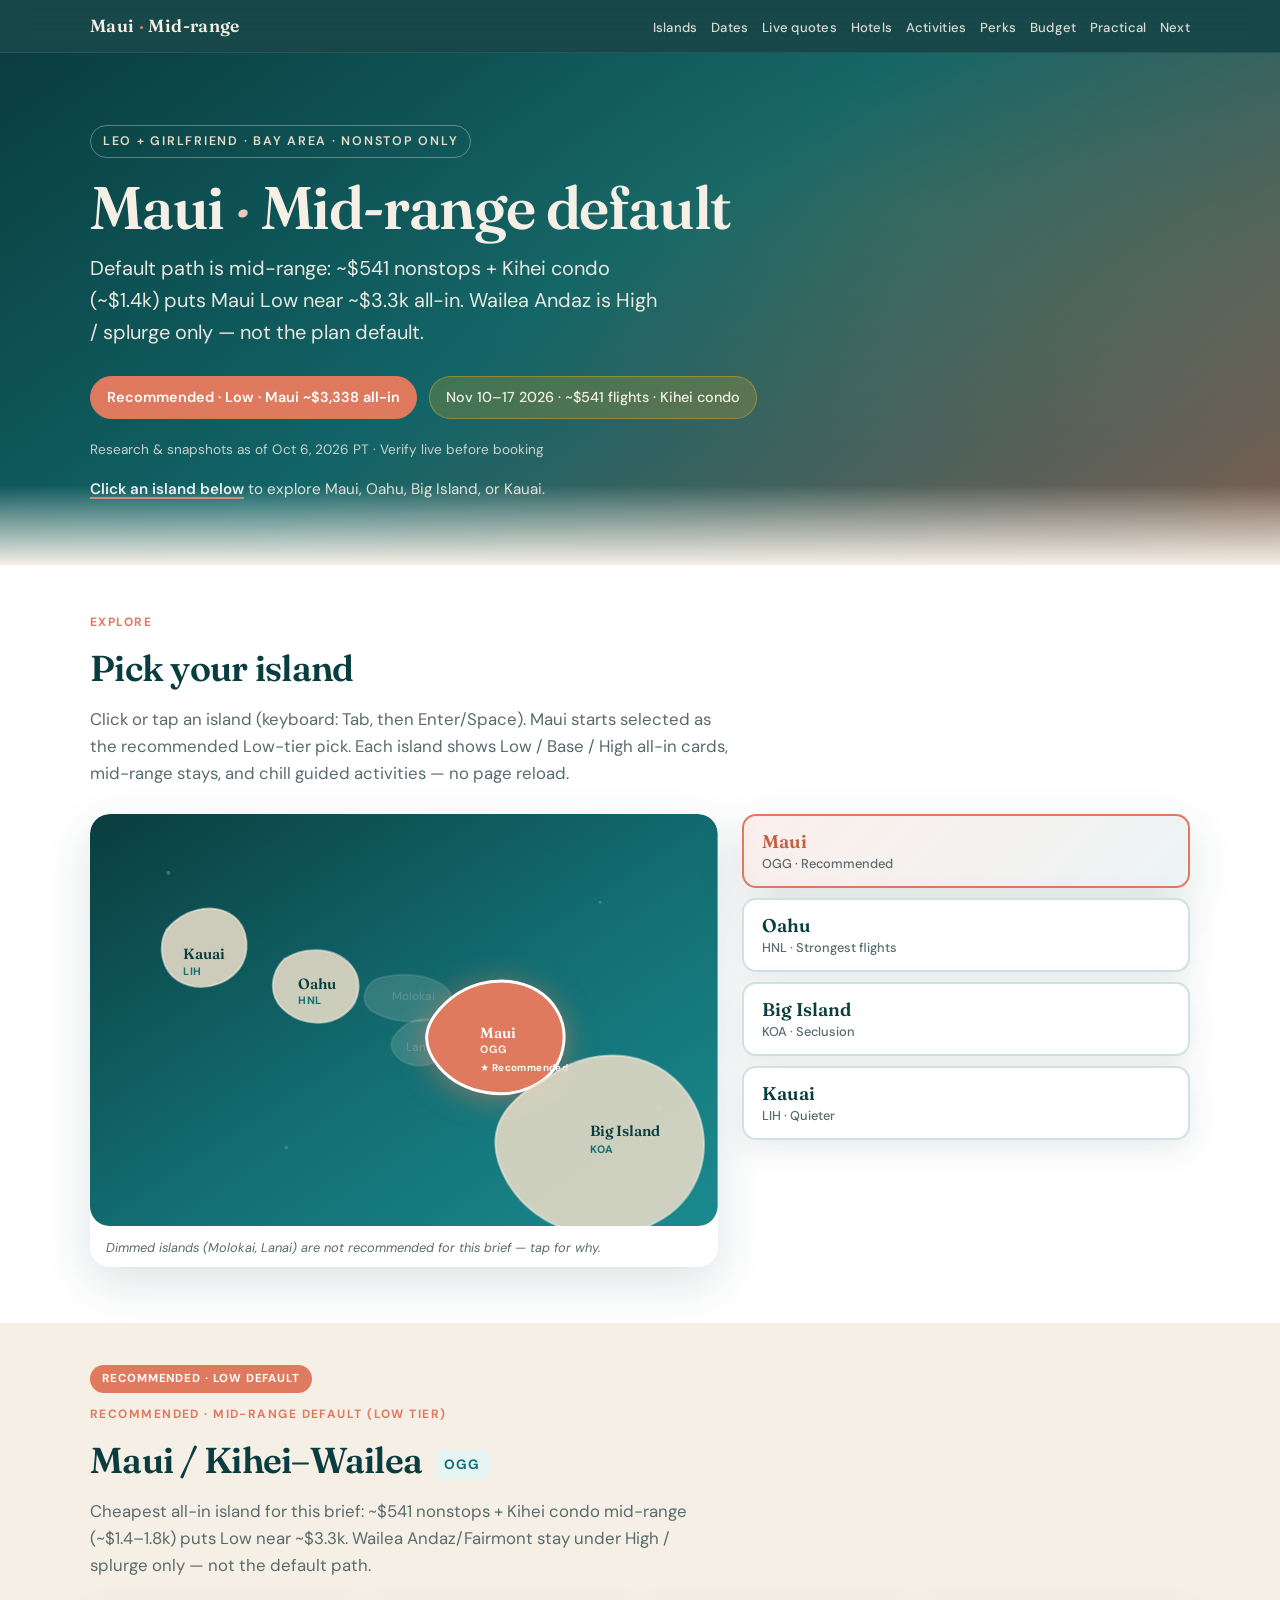
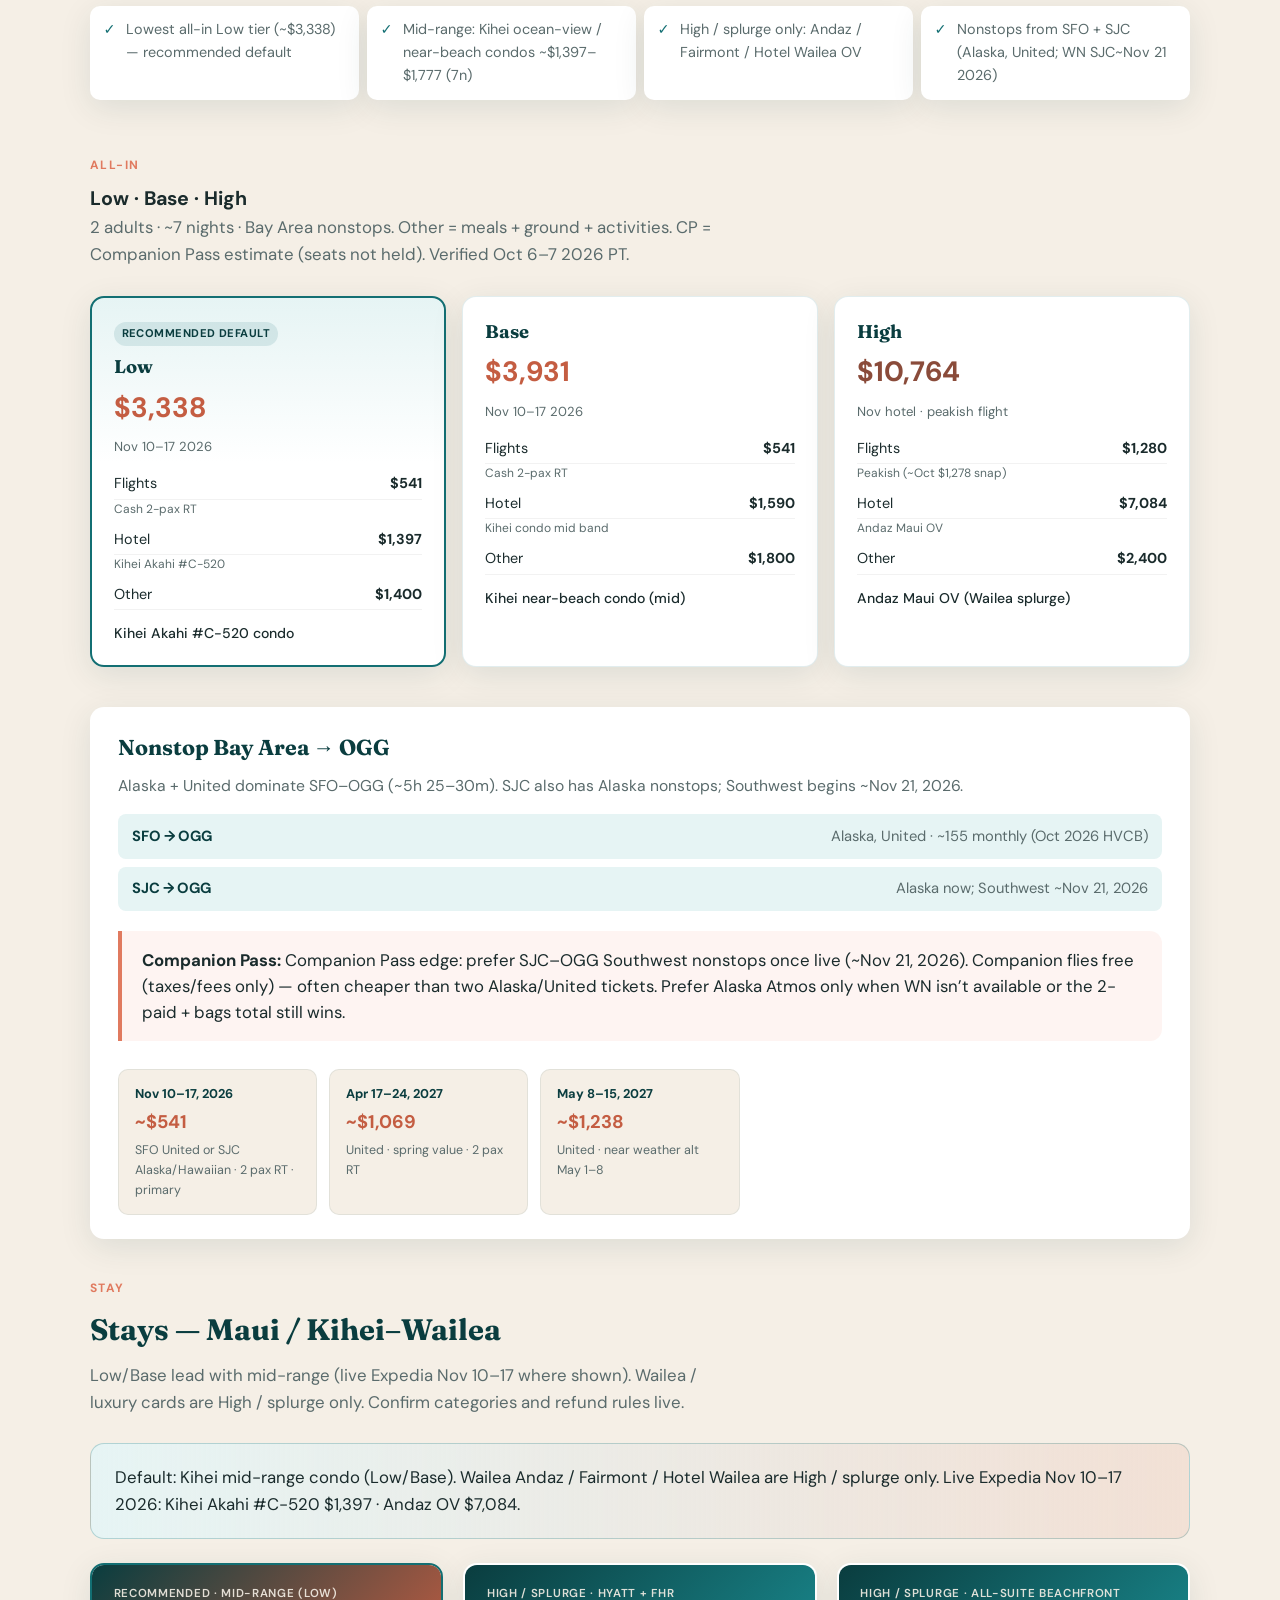
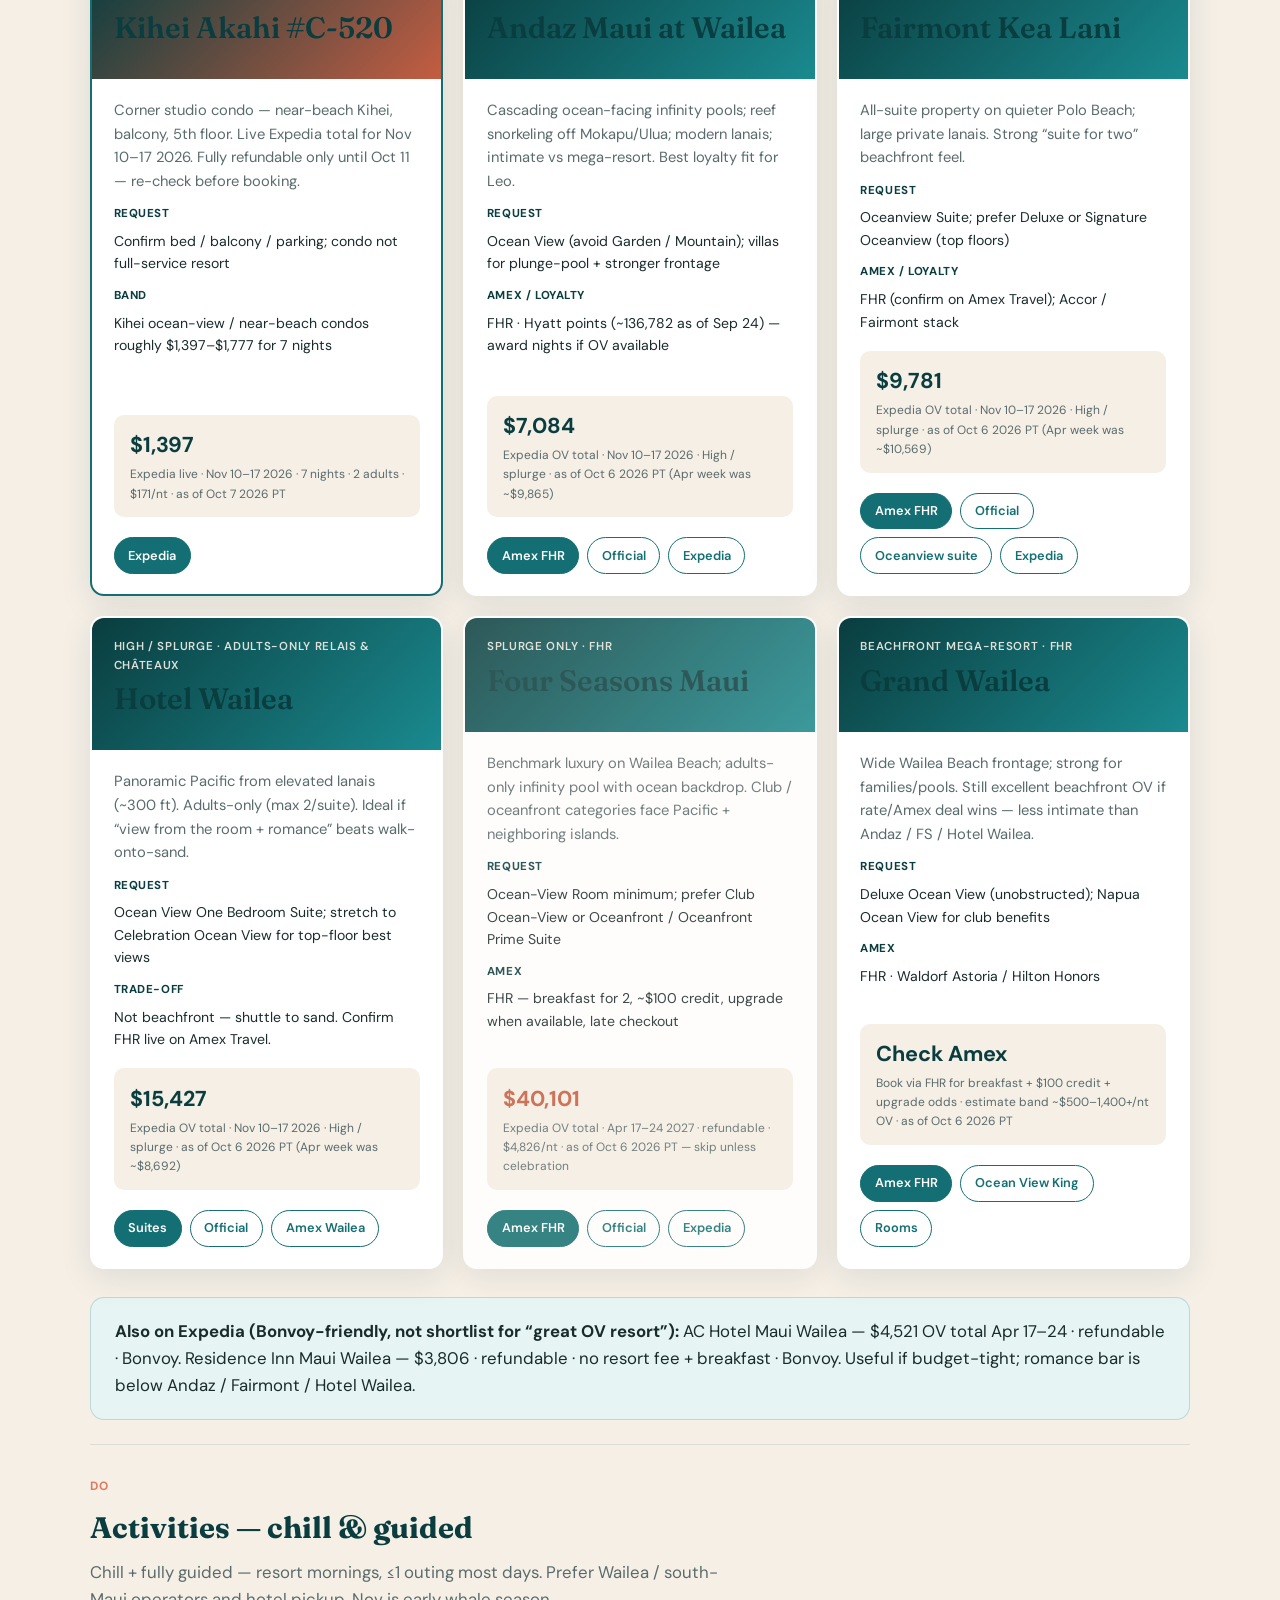
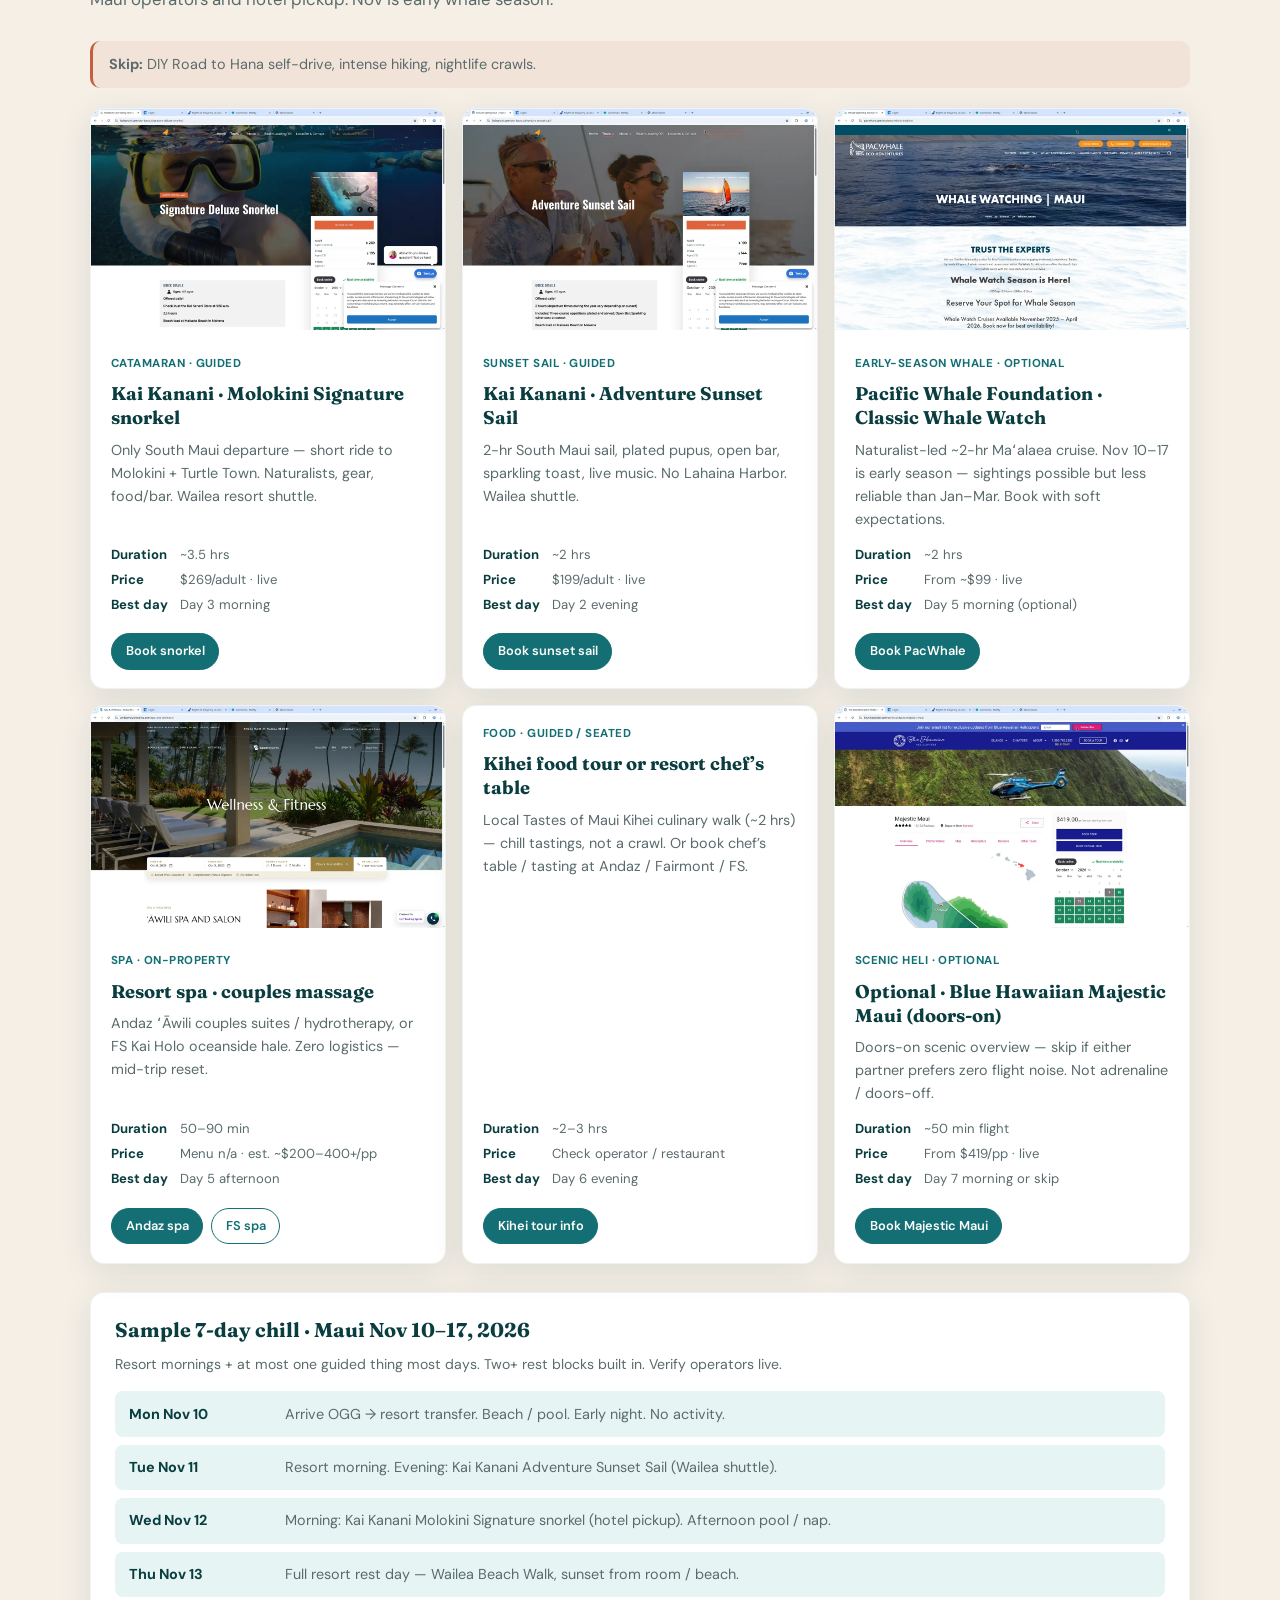
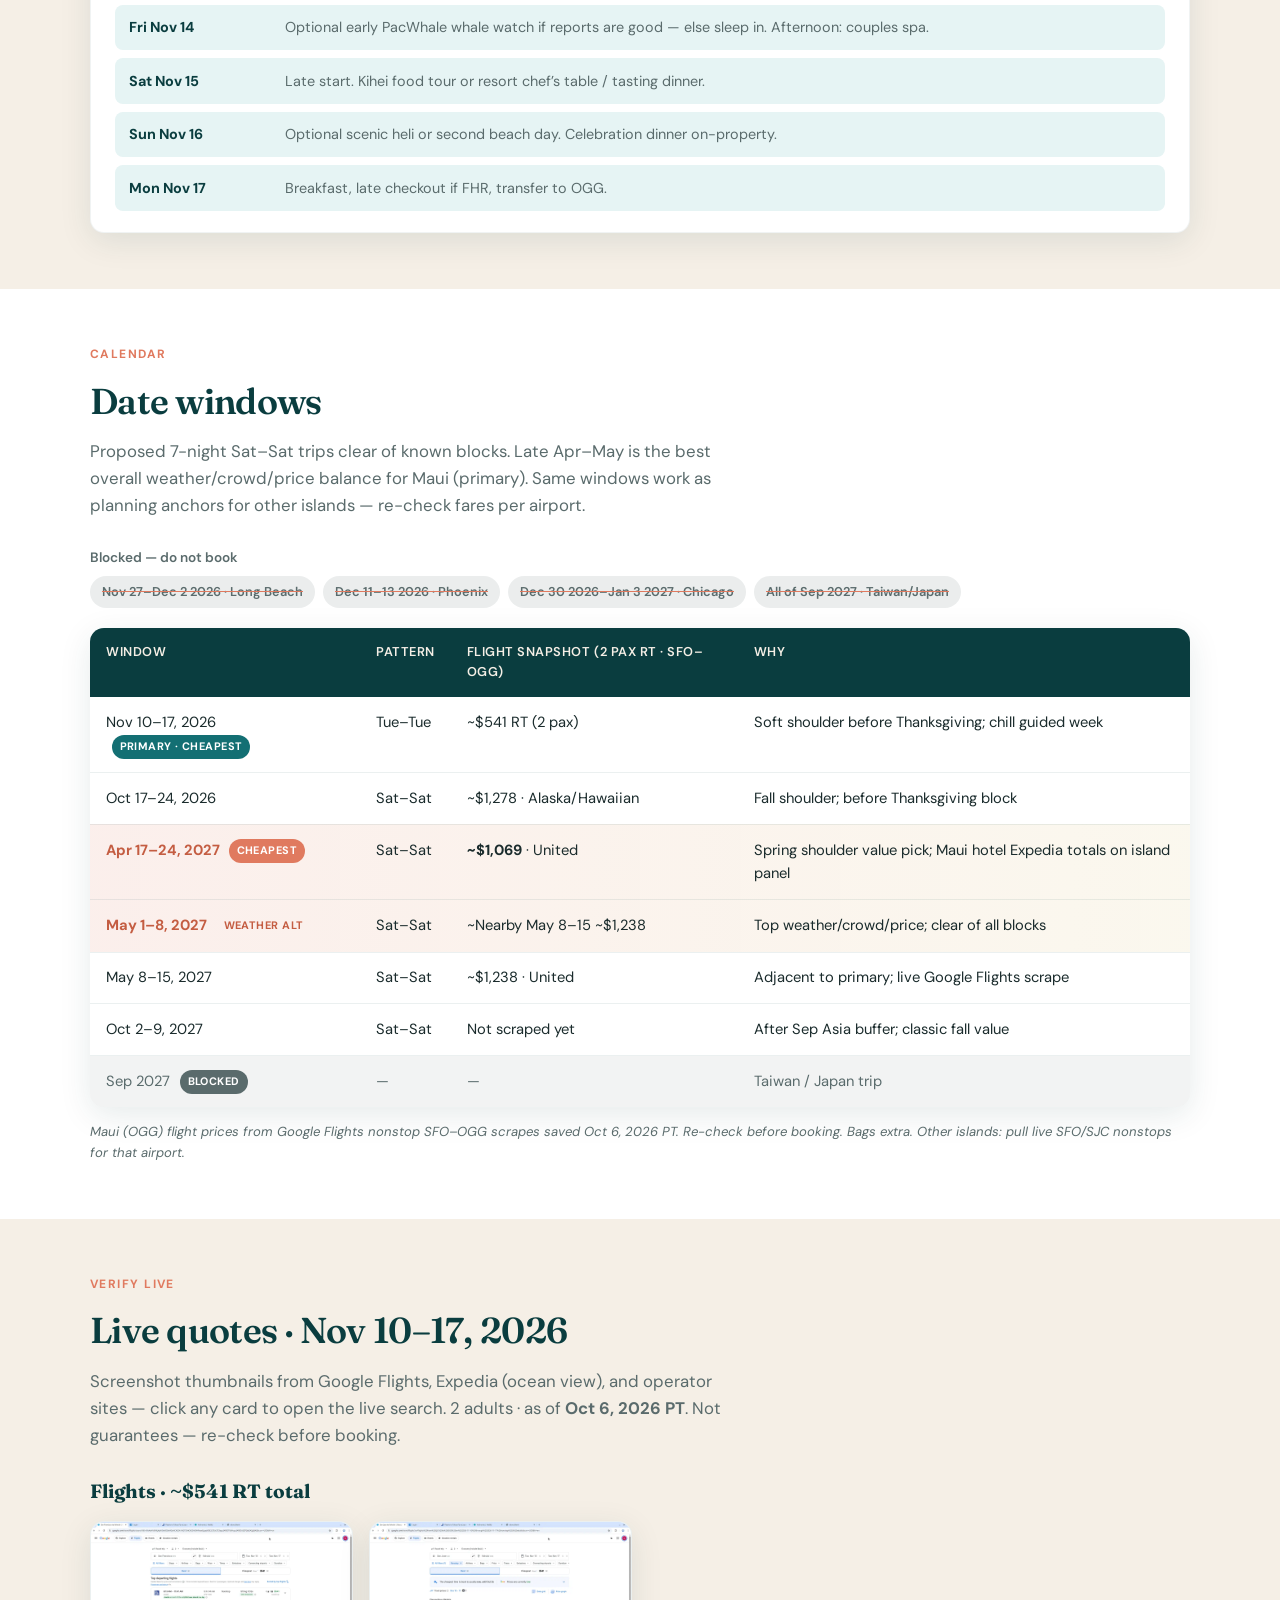
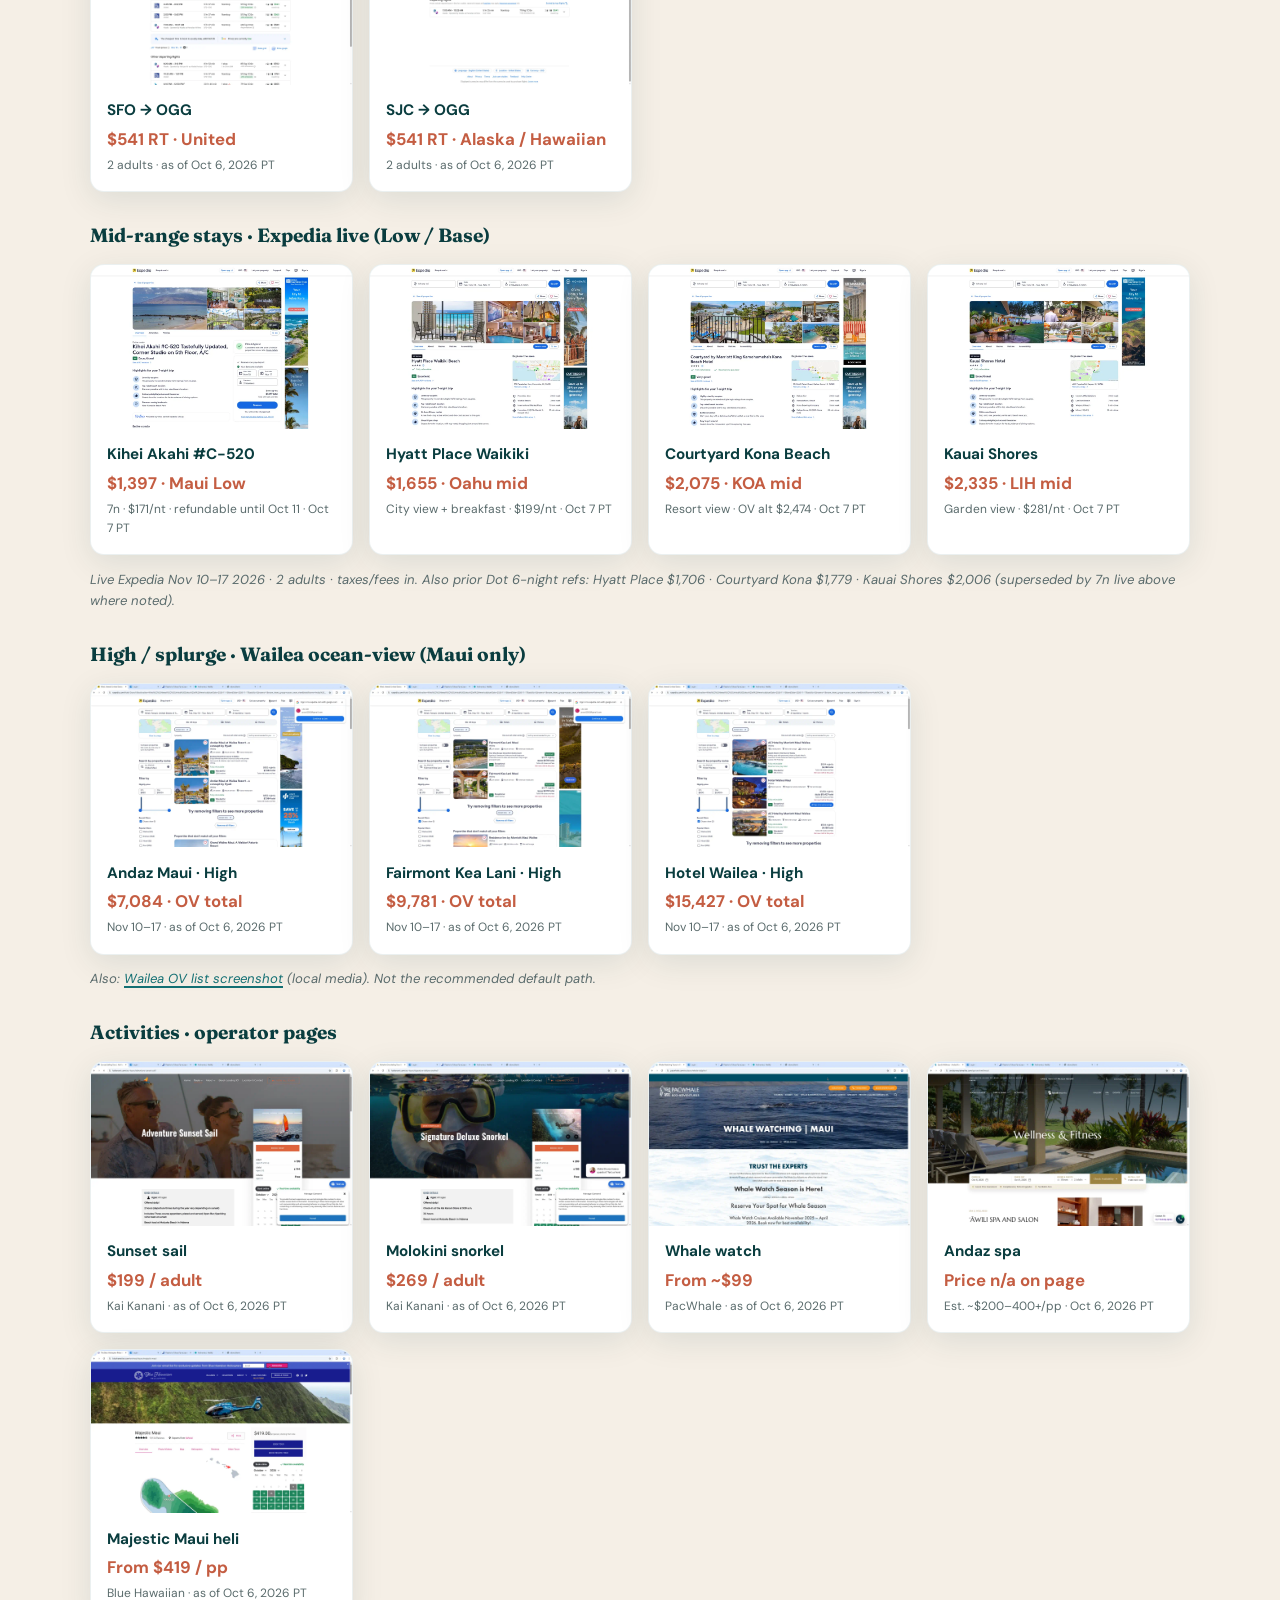
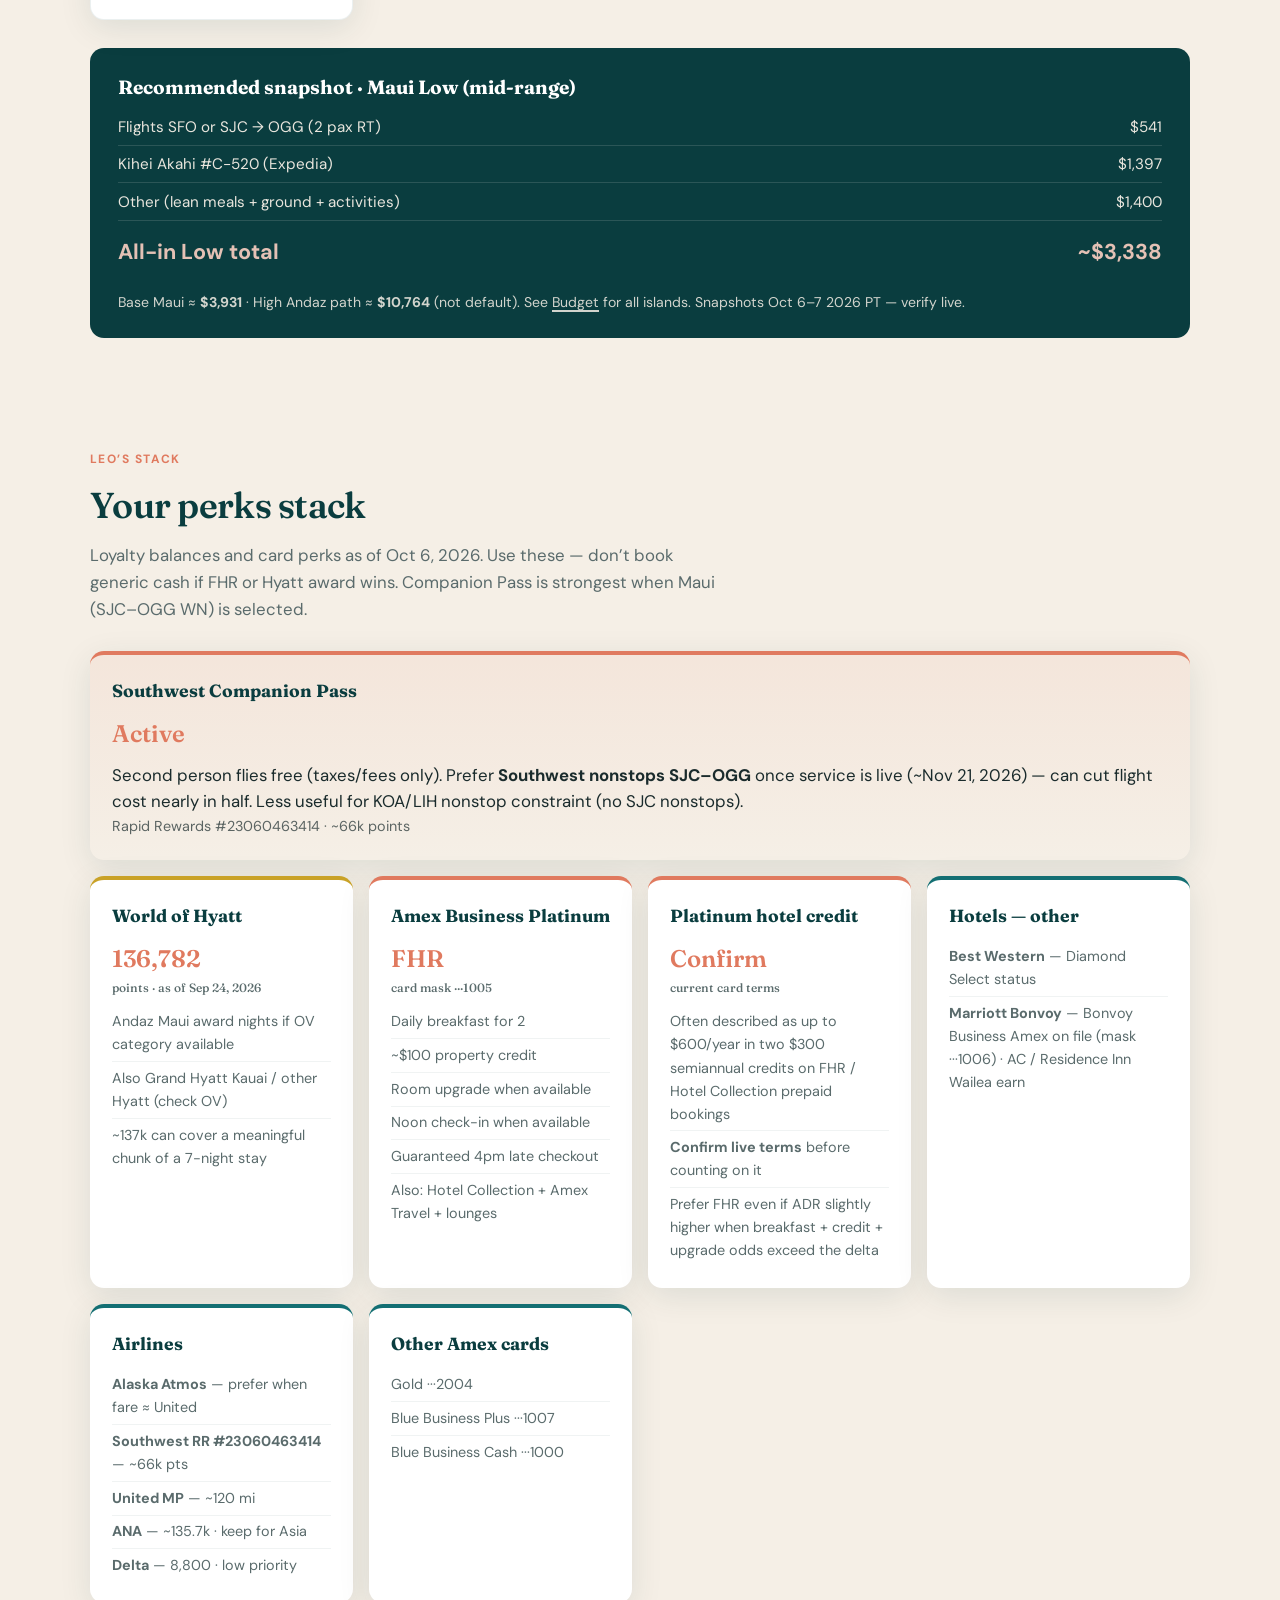
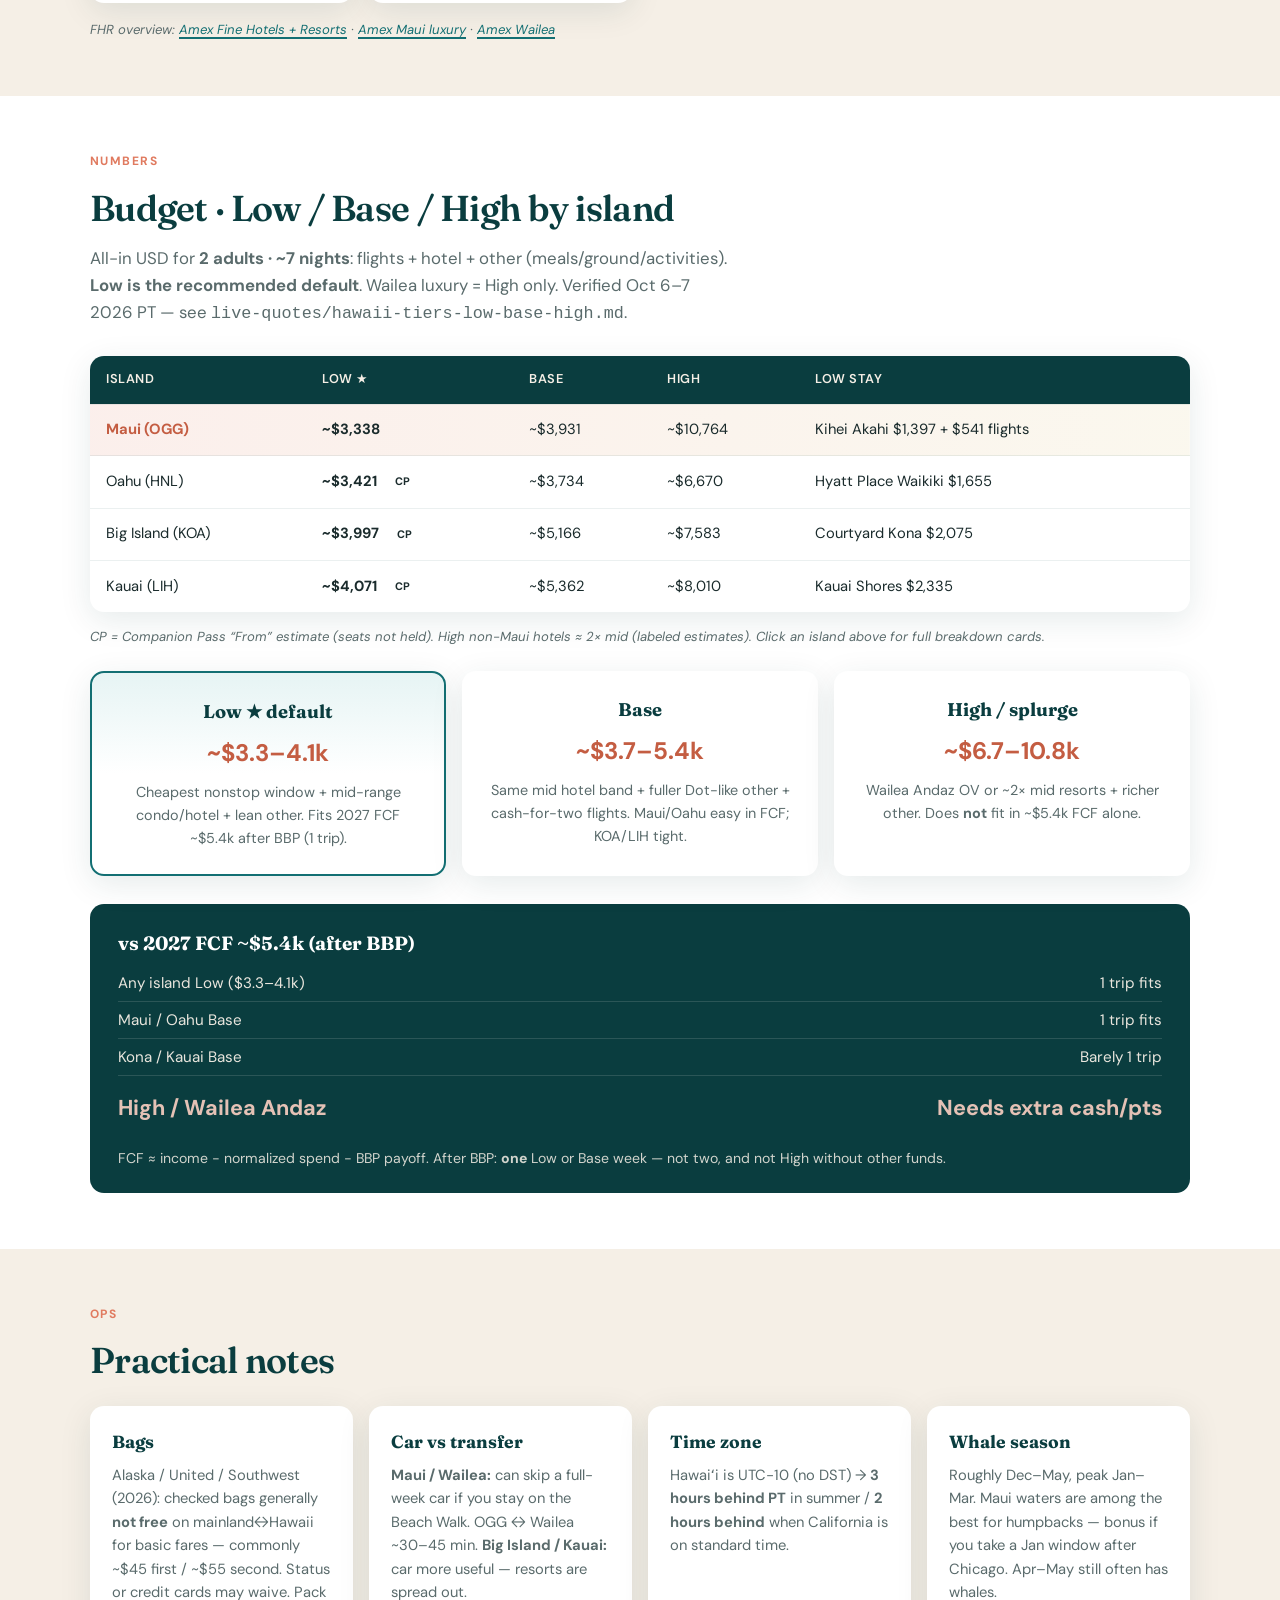
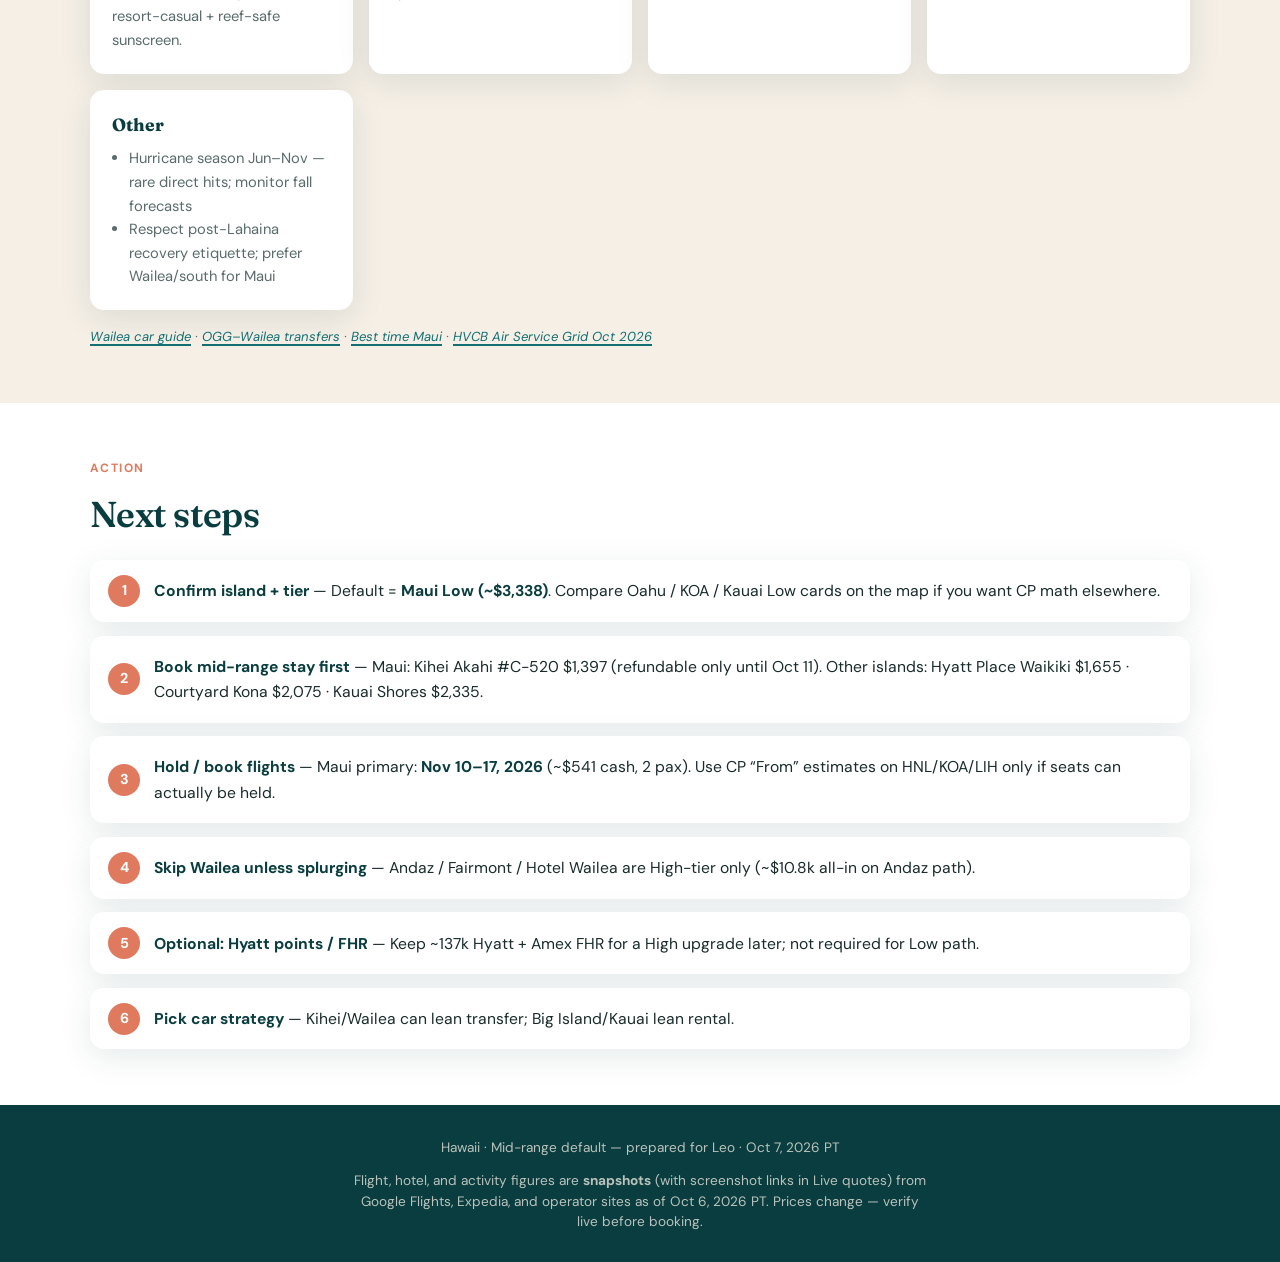
==== commit 8b85ab7f: "Publish Low/Base/High mid-range Hawaii trip site. Replace the earlier static pages with Low/Base/Hig" ====
--- a/index.html
+++ b/index.html
@@ -4,7 +4,7 @@
   <meta charset="utf-8" />
   <meta name="viewport" content="width=device-width, initial-scale=1" />
   <title>Hawaii · Ocean View — Leo’s Island Plan</title>
-  <meta name="description" content="Interactive Hawaii plan for a Bay Area couple: click Maui, Oahu, Big Island, or Kauai for ocean-view hotels, chill guided activities, nonstop flights, and Leo’s loyalty stack." />
+  <meta name="description" content="Interactive Hawaii plan for a Bay Area couple: Low/Base/High all-in tiers for Maui, Oahu, Big Island, and Kauai — mid-range default, Wailea splurge optional, nonstop flights, and Leo’s loyalty stack." />
   <link rel="preconnect" href="https://fonts.googleapis.com" />
   <link rel="preconnect" href="https://fonts.gstatic.com" crossorigin />
   <link href="https://fonts.googleapis.com/css2?family=DM+Sans:ital,opsz,wght@0,9..40,400;0,9..40,500;0,9..40,600;0,9..40,700;1,9..40,400&family=Fraunces:ital,opsz,wght@0,9..144,500;0,9..144,600;1,9..144,500&display=swap" rel="stylesheet" />
@@ -15,7 +15,7 @@
 
   <nav class="nav" aria-label="Primary">
     <div class="nav-inner">
-      <a class="nav-brand" href="#top">Maui <span>·</span> Ocean View</a>
+      <a class="nav-brand" href="#top">Maui <span>·</span> Mid-range</a>
       <ul class="nav-links">
         <li><a href="#island-map">Islands</a></li>
         <li><a href="#dates">Dates</a></li>
@@ -33,14 +33,14 @@
   <header class="hero" id="top">
     <div class="wrap">
       <p class="hero-eyebrow">Leo + girlfriend · Bay Area · Nonstop only</p>
-      <h1><span id="hero-island-name">Maui</span> <em>·</em> Ocean View</h1>
+      <h1><span id="hero-island-name">Maui</span> <em>·</em> Mid-range default</h1>
       <p class="hero-pitch" id="hero-pitch">
-        Seven nights in Wailea’s beachfront luxury strip — true ocean-view rooms,
-        nonstop SFO–OGG, and Leo’s Hyatt + Amex FHR stack doing the heavy lifting.
+        Default path is Dot-budget mid-range: ~$541 nonstops + Kihei condo (~$1.4k)
+        puts Maui Low near <strong>~$3.3k all-in</strong>. Wailea Andaz is High / splurge only.
       </p>
       <div class="hero-picks">
-        <span class="pill primary">Primary · Nov 10–17, 2026 · ~$541 flights</span>
-        <span class="pill value">Alt · May 1–8, 2027 (weather) · Kauai/Oahu/KOA options too</span>
+        <span class="pill primary">Recommended · Low · Maui ~$3,338 all-in</span>
+        <span class="pill value">Nov 10–17 2026 · ~$541 flights · Kihei condo</span>
       </div>
       <p class="hero-meta">Research &amp; snapshots as of Oct 6, 2026 PT · Verify live before booking</p>
       <p class="hero-cta"><a href="#island-map">Click an island below</a> to explore Maui, Oahu, Big Island, or Kauai.</p>
@@ -53,8 +53,8 @@
       <p class="section-label">Explore</p>
       <h2>Pick your island</h2>
       <p class="lede">
-        Click or tap an island (keyboard: Tab, then Enter/Space). Maui starts selected as the recommended pick.
-        Flights, ocean-view hotels, and chill guided activities update below — no page reload.
+        Click or tap an island (keyboard: Tab, then Enter/Space). Maui starts selected as the recommended Low-tier pick.
+        Each island shows Low / Base / High all-in cards, mid-range stays, and chill guided activities — no page reload.
       </p>
 
       <div class="map-layout">
@@ -163,15 +163,15 @@
 
     <div class="wrap island-panel-inner" data-active-island="maui">
       <div class="island-panel-head">
-        <span class="rec-badge">Recommended</span>
-        <p class="section-label">Recommended · Couples ocean-view</p>
-        <h2 id="island-panel-title">Maui / Wailea <span class="airport-code">OGG</span></h2>
-        <p class="lede">Best density of beachfront luxury with marketable Ocean View categories, calm swimming beaches, and a walkable resort strip — plus nonstops from both SFO and SJC. Loading interactive details…</p>
+        <span class="rec-badge">Recommended · Low default</span>
+        <p class="section-label">Recommended · Mid-range default (Low tier)</p>
+        <h2 id="island-panel-title">Maui / Kihei–Wailea <span class="airport-code">OGG</span></h2>
+        <p class="lede">Cheapest all-in: ~$541 flights + Kihei condo ~$1,397 → Low ~$3,338. Wailea Andaz under High only. Loading interactive details…</p>
       </div>
       <div class="island-hotels-block" id="hotels">
         <p class="section-label">Stay</p>
-        <h3>Ocean-view hotels — Maui / Wailea</h3>
-        <p class="lede">Select Maui on the map (already selected) — hotel cards load with the interactive script.</p>
+        <h3>Stays — Maui mid-range + High</h3>
+        <p class="lede">Select Maui on the map (already selected) — Low/Base/High cards and hotel list load with the interactive script.</p>
       </div>
     </div>
 
@@ -295,12 +295,49 @@
         </a>
       </div>
 
-      <h3 class="quote-subhead">Hotels · Expedia ocean-view totals</h3>
+      <h3 class="quote-subhead">Mid-range stays · Expedia live (Low / Base)</h3>
+      <div class="quote-grid quote-grid-3">
+        <a class="quote-card" href="https://www.expedia.com/Kihei-Hotels-Kihei-Akahi-C-520-Tastefully-Updated.h56513057.Hotel-Information?chkin=2026-11-10&chkout=2026-11-17&rm1=a2" rel="noopener" target="_blank">
+          <div class="quote-thumb"><img src="media/kihei-akahi.webp" alt="Expedia Kihei Akahi C-520" loading="lazy" width="640" height="400" /></div>
+          <div class="quote-caption">
+            <strong>Kihei Akahi #C-520</strong>
+            <span class="quote-price">$1,397 · Maui Low</span>
+            <span class="quote-asof">7n · $171/nt · refundable until Oct 11 · Oct 7 PT</span>
+          </div>
+        </a>
+        <a class="quote-card" href="https://www.expedia.com/Honolulu-Hotels-Hyatt-Place-Waikiki-Beach.h2766.Hotel-Information?chkin=2026-11-10&chkout=2026-11-17&rm1=a2" rel="noopener" target="_blank">
+          <div class="quote-thumb"><img src="media/hyatt-place-waikiki.webp" alt="Expedia Hyatt Place Waikiki" loading="lazy" width="640" height="400" /></div>
+          <div class="quote-caption">
+            <strong>Hyatt Place Waikiki</strong>
+            <span class="quote-price">$1,655 · Oahu mid</span>
+            <span class="quote-asof">City view + breakfast · $199/nt · Oct 7 PT</span>
+          </div>
+        </a>
+        <a class="quote-card" href="https://www.expedia.com/Kailua-Kona-Hotels-Courtyard-By-Marriott-King-Kamehamehas-Kona-Beach-Hotel.h21741.Hotel-Information?chkin=2026-11-10&chkout=2026-11-17&rm1=a2" rel="noopener" target="_blank">
+          <div class="quote-thumb"><img src="media/courtyard-kona.webp" alt="Expedia Courtyard Kona Beach" loading="lazy" width="640" height="400" /></div>
+          <div class="quote-caption">
+            <strong>Courtyard Kona Beach</strong>
+            <span class="quote-price">$2,075 · KOA mid</span>
+            <span class="quote-asof">Resort view · OV alt $2,474 · Oct 7 PT</span>
+          </div>
+        </a>
+        <a class="quote-card" href="https://www.expedia.com/Kapaa-Hotels-Kauai-Shores-Hotel.h9733.Hotel-Information?chkin=2026-11-10&chkout=2026-11-17&rm1=a2" rel="noopener" target="_blank">
+          <div class="quote-thumb"><img src="media/kauai-shores.webp" alt="Expedia Kauai Shores" loading="lazy" width="640" height="400" /></div>
+          <div class="quote-caption">
+            <strong>Kauai Shores</strong>
+            <span class="quote-price">$2,335 · LIH mid</span>
+            <span class="quote-asof">Garden view · $281/nt · Oct 7 PT</span>
+          </div>
+        </a>
+      </div>
+      <p class="snapshot-note">Live Expedia Nov 10–17 2026 · 2 adults · taxes/fees in. Also prior Dot 6-night refs: Hyatt Place $1,706 · Courtyard Kona $1,779 · Kauai Shores $2,006 (superseded by 7n live above where noted).</p>
+
+      <h3 class="quote-subhead">High / splurge · Wailea ocean-view (Maui only)</h3>
       <div class="quote-grid quote-grid-3">
         <a class="quote-card" href="https://www.expedia.com/Hotel-Search?destination=Wailea%2C%20Maui&startDate=2026-11-10&endDate=2026-11-17&adults=2&rooms=1&room_views_group=ocean_room_view&hotelName=Andaz%20Maui" rel="noopener" target="_blank">
           <div class="quote-thumb"><img src="media/expedia-andaz.webp" alt="Expedia Andaz Maui ocean view" loading="lazy" width="640" height="400" /></div>
           <div class="quote-caption">
-            <strong>Andaz Maui</strong>
+            <strong>Andaz Maui · High</strong>
             <span class="quote-price">$7,084 · OV total</span>
             <span class="quote-asof">Nov 10–17 · as of Oct 6, 2026 PT</span>
           </div>
@@ -308,7 +345,7 @@
         <a class="quote-card" href="https://www.expedia.com/Hotel-Search?destination=Wailea%2C%20Maui&startDate=2026-11-10&endDate=2026-11-17&adults=2&rooms=1&room_views_group=ocean_room_view&hotelName=Fairmont%20Kea%20Lani" rel="noopener" target="_blank">
           <div class="quote-thumb"><img src="media/expedia-fairmont.webp" alt="Expedia Fairmont Kea Lani ocean view" loading="lazy" width="640" height="400" /></div>
           <div class="quote-caption">
-            <strong>Fairmont Kea Lani</strong>
+            <strong>Fairmont Kea Lani · High</strong>
             <span class="quote-price">$9,781 · OV total</span>
             <span class="quote-asof">Nov 10–17 · as of Oct 6, 2026 PT</span>
           </div>
@@ -316,14 +353,14 @@
         <a class="quote-card" href="https://www.expedia.com/Hotel-Search?destination=Wailea%2C%20Maui&startDate=2026-11-10&endDate=2026-11-17&adults=2&rooms=1&room_views_group=ocean_room_view&hotelName=Hotel%20Wailea" rel="noopener" target="_blank">
           <div class="quote-thumb"><img src="media/expedia-hotel-wailea.webp" alt="Expedia Hotel Wailea ocean view" loading="lazy" width="640" height="400" /></div>
           <div class="quote-caption">
-            <strong>Hotel Wailea</strong>
+            <strong>Hotel Wailea · High</strong>
             <span class="quote-price">$15,427 · OV total</span>
             <span class="quote-asof">Nov 10–17 · as of Oct 6, 2026 PT</span>
           </div>
         </a>
       </div>
       <p class="snapshot-note">
-        Also: <a href="media/expedia-wailea-ocean-list.webp" rel="noopener" target="_blank">Wailea OV list screenshot</a> (local media).
+        Also: <a href="media/expedia-wailea-ocean-list.webp" rel="noopener" target="_blank">Wailea OV list screenshot</a> (local media). Not the recommended default path.
       </p>
 
       <h3 class="quote-subhead">Activities · operator pages</h3>
@@ -371,19 +408,16 @@
       </div>
 
       <div class="sample-total trip-snapshot">
-        <h3>Rough trip total snapshot · Andaz + core activities</h3>
+        <h3>Recommended snapshot · Maui Low (mid-range)</h3>
         <div class="math">
           <div class="row"><span>Flights SFO or SJC → OGG (2 pax RT)</span><span>$541</span></div>
-          <div class="row"><span>Andaz Maui OV (Expedia)</span><span>$7,084</span></div>
-          <div class="row"><span>Sunset sail × 2 adults ($199)</span><span>$398</span></div>
-          <div class="row"><span>Molokini snorkel × 2 adults ($269)</span><span>$538</span></div>
-          <div class="row"><span>Spa estimate (2 pax · menu n/a)</span><span>~$600</span></div>
-          <div class="row total"><span>Approx. snapshot total</span><span>~$9,161</span></div>
+          <div class="row"><span>Kihei Akahi #C-520 (Expedia)</span><span>$1,397</span></div>
+          <div class="row"><span>Other (lean meals + ground + activities)</span><span>$1,400</span></div>
+          <div class="row total"><span>All-in Low total</span><span>~$3,338</span></div>
         </div>
         <p style="margin-top:1rem;font-size:0.88rem;opacity:0.85;">
-          Optional add-ons not in sum: whale from ~$99, heli from $419/pp.
-          Fairmont path ≈ $541 + $9,781 + activities ≈ <strong>~$11,858</strong> before spa.
-          Snapshots as of Oct 6, 2026 PT — verify live.
+          Base Maui ≈ <strong>$3,931</strong> · High Andaz path ≈ <strong>$10,764</strong> (not default).
+          See <a href="#budget" style="color:inherit">Budget</a> for all islands. Snapshots Oct 6–7 2026 PT — verify live.
         </p>
       </div>
     </div>
@@ -479,55 +513,86 @@
   <section id="budget" class="section-alt">
     <div class="wrap">
       <p class="section-label">Numbers</p>
-      <h2>Budget bands</h2>
-      <p class="lede">USD estimates for flights + ocean-view hotel only (2 adults, 7 nights). Anchored on Maui research; other islands will differ — use island panel estimates. Exclude food, car, activities, and most resort fees unless noted.</p>
-
-      <div class="budget-grid">
+      <h2>Budget · Low / Base / High by island</h2>
+      <p class="lede">
+        All-in USD for <strong>2 adults · ~7 nights</strong>: flights + hotel + other (meals/ground/activities).
+        <strong>Low is the recommended default</strong>. Wailea luxury = High only.
+        Verified Oct 6–7 2026 PT — see <code>live-quotes/hawaii-tiers-low-base-high.md</code>.
+      </p>
+
+      <div class="table-wrap">
+        <table>
+          <thead>
+            <tr>
+              <th>Island</th>
+              <th>Low ★</th>
+              <th>Base</th>
+              <th>High</th>
+              <th>Low stay</th>
+            </tr>
+          </thead>
+          <tbody>
+            <tr class="highlight">
+              <td>Maui (OGG)</td>
+              <td><strong>~$3,338</strong></td>
+              <td>~$3,931</td>
+              <td>~$10,764</td>
+              <td>Kihei Akahi $1,397 + $541 flights</td>
+            </tr>
+            <tr>
+              <td>Oahu (HNL)</td>
+              <td><strong>~$3,421</strong> <span class="badge">CP</span></td>
+              <td>~$3,734</td>
+              <td>~$6,670</td>
+              <td>Hyatt Place Waikiki $1,655</td>
+            </tr>
+            <tr>
+              <td>Big Island (KOA)</td>
+              <td><strong>~$3,997</strong> <span class="badge">CP</span></td>
+              <td>~$5,166</td>
+              <td>~$7,583</td>
+              <td>Courtyard Kona $2,075</td>
+            </tr>
+            <tr>
+              <td>Kauai (LIH)</td>
+              <td><strong>~$4,071</strong> <span class="badge">CP</span></td>
+              <td>~$5,362</td>
+              <td>~$8,010</td>
+              <td>Kauai Shores $2,335</td>
+            </tr>
+          </tbody>
+        </table>
+      </div>
+      <p class="snapshot-note">CP = Companion Pass “From” estimate (seats not held). High non-Maui hotels ≈ 2× mid (labeled estimates). Click an island above for full breakdown cards.</p>
+
+      <div class="budget-grid" style="margin-top:1.5rem;">
         <article class="budget-card recommended">
-          <h3>Comfortable luxury</h3>
-          <div class="budget-range">~$5.5k–10k</div>
-          <p>Andaz / Fairmont OV + shoulder flights. The sweet spot for this trip.</p>
+          <h3>Low ★ default</h3>
+          <div class="budget-range">~$3.3–4.1k</div>
+          <p>Cheapest nonstop window + mid-range condo/hotel + lean other. Fits 2027 FCF ~$5.4k after BBP (1 trip).</p>
         </article>
         <article class="budget-card">
-          <h3>Premium</h3>
-          <div class="budget-range">~$8.5k–15k</div>
-          <p>Four Seasons Ocean-View or Hotel Wailea OV; stronger suites.</p>
+          <h3>Base</h3>
+          <div class="budget-range">~$3.7–5.4k</div>
+          <p>Same mid hotel band + fuller Dot-like other + cash-for-two flights. Maui/Oahu easy in FCF; KOA/LIH tight.</p>
         </article>
         <article class="budget-card">
-          <h3>Ultra / celebration</h3>
-          <div class="budget-range">$15k–25k+</div>
-          <p>Oceanfront suites, peak dates, Club floors — FS Maui Apr week is ~$40k alone.</p>
+          <h3>High / splurge</h3>
+          <div class="budget-range">~$6.7–10.8k</div>
+          <p>Wailea Andaz OV or ~2× mid resorts + richer other. Does <strong>not</strong> fit in ~$5.4k FCF alone.</p>
         </article>
       </div>
 
       <div class="sample-total trip-snapshot">
-        <h3>Primary snapshot — Nov 10–17, 2026 · Andaz</h3>
+        <h3>vs 2027 FCF ~$5.4k (after BBP)</h3>
         <div class="math">
-          <div class="row"><span>Flights SFO or SJC → OGG (2 pax RT)</span><span>$541</span></div>
-          <div class="row"><span>Andaz Maui OV (Expedia)</span><span>$7,084</span></div>
-          <div class="row"><span>Sunset + Molokini + spa est. (2 adults)</span><span>~$1,536</span></div>
-          <div class="row total"><span>Approx. snapshot total</span><span>~$9,161</span></div>
+          <div class="row"><span>Any island Low ($3.3–4.1k)</span><span>1 trip fits</span></div>
+          <div class="row"><span>Maui / Oahu Base</span><span>1 trip fits</span></div>
+          <div class="row"><span>Kona / Kauai Base</span><span>Barely 1 trip</span></div>
+          <div class="row total"><span>High / Wailea Andaz</span><span>Needs extra cash/pts</span></div>
         </div>
         <p style="margin-top:1rem;font-size:0.88rem;opacity:0.85;">
-          See <a href="#live-quotes">Live quotes</a> for screenshots + links.
-          Fairmont OV same week $9,781 · Hotel Wailea $15,427.
-          Snapshots as of Oct 6, 2026 PT.
-        </p>
-      </div>
-
-      <div class="sample-total">
-        <h3>Alt sample — Maui spring window (Apr 17–24, 2027)</h3>
-        <div class="math">
-          <div class="row"><span>Flights SFO–OGG nonstop (2 pax, United cheapest)</span><span>~$1,069</span></div>
-          <div class="row"><span>Andaz Maui OV (Expedia, refundable)</span><span>~$9,865</span></div>
-          <div class="row total"><span>Approx. flights + hotel</span><span>~$10,934</span></div>
-        </div>
-        <p style="margin-top:1rem;font-size:0.88rem;opacity:0.85;">
-          Alternatives same week: Hotel Wailea ~$8,692 + $1,069 ≈ <strong>~$9,761</strong> ·
-          Fairmont ~$10,569 + $1,069 ≈ <strong>~$11,638</strong>.
-          FHR breakfast + ~$100 credit + possible Platinum hotel credit reduce effective hotel cost — confirm terms.
-          Add ~$150–400/day meals/drinks for two at resort level (*not researched in detail*).
-          Snapshots as of Oct 6, 2026 PT.
+          FCF ≈ income − normalized spend − BBP payoff. After BBP: <strong>one</strong> Low or Base week — not two, and not High without other funds.
         </p>
       </div>
     </div>
@@ -578,20 +643,19 @@
       <p class="section-label">Action</p>
       <h2>Next steps</h2>
       <ol class="steps mt-1">
-        <li><strong>Confirm island</strong> — Maui is recommended; use the map above if you want to compare Oahu / Big Island / Kauai.</li>
-        <li><strong>Book hotel via Amex Travel FHR</strong> — For Maui: Andaz, Fairmont, or Grand Wailea (and Hotel Wailea if listed). Capture breakfast, ~$100 credit, upgrade odds, late checkout.</li>
-        <li><strong>Decide the Maui shortlist</strong> — Andaz (Hyatt + FHR + refundable ~$9,865) vs Fairmont (~$10,569) vs Hotel Wailea (~$8,692).</li>
-        <li><strong>Hold / book flights</strong> — Primary cheap week: <strong>Nov 10–17, 2026</strong> (~$541 nonstop, 2 pax). SJC Hawaiian/Alaska ties SFO United — use SJC for Companion Pass vibe. May 1–8 2027 remains the weather alt.</li>
-        <li><strong>Apply Hyatt points</strong> at Andaz if OV award inventory appears — ~136,782 pts on hand.</li>
-        <li><strong>Confirm Platinum hotel credit terms</strong> before counting $300×2 toward the prepaid FHR stay.</li>
-        <li><strong>Pick car strategy</strong> — Maui transfer-only vs midweek rental; Big Island/Kauai lean rental.</li>
+        <li><strong>Confirm island + tier</strong> — Default = <strong>Maui Low (~$3,338)</strong>. Compare Oahu / KOA / Kauai Low cards on the map if you want CP math elsewhere.</li>
+        <li><strong>Book mid-range stay first</strong> — Maui: Kihei Akahi #C-520 $1,397 (refundable only until Oct 11). Other islands: Hyatt Place Waikiki $1,655 · Courtyard Kona $2,075 · Kauai Shores $2,335.</li>
+        <li><strong>Hold / book flights</strong> — Maui primary: <strong>Nov 10–17, 2026</strong> (~$541 cash, 2 pax). Use CP “From” estimates on HNL/KOA/LIH only if seats can actually be held.</li>
+        <li><strong>Skip Wailea unless splurging</strong> — Andaz / Fairmont / Hotel Wailea are High-tier only (~$10.8k all-in on Andaz path).</li>
+        <li><strong>Optional: Hyatt points / FHR</strong> — Keep ~137k Hyatt + Amex FHR for a High upgrade later; not required for Low path.</li>
+        <li><strong>Pick car strategy</strong> — Kihei/Wailea can lean transfer; Big Island/Kauai lean rental.</li>
       </ol>
     </div>
   </section>
 
   <footer>
     <div class="wrap">
-      <p>Hawaii · Ocean View — prepared for Leo · Oct 6, 2026 PT</p>
+      <p>Hawaii · Mid-range default — prepared for Leo · Oct 7, 2026 PT</p>
       <p class="disclaimer">
         Flight, hotel, and activity figures are <strong>snapshots</strong> (with screenshot links in Live quotes) from Google Flights, Expedia, and operator sites as of Oct 6, 2026 PT.
         Prices change — verify live before booking.
--- a/styles.css
+++ b/styles.css
@@ -1389,3 +1389,89 @@
 .activity-card:not(:has(.activity-media)) .tag {
   margin-top: 0;
 }
+
+
+/* —— All-in tier cards (Low / Base / High) —— */
+.island-tiers-block {
+  margin: 2rem 0 2.5rem;
+}
+.tier-grid {
+  display: grid;
+  grid-template-columns: repeat(3, 1fr);
+  gap: 1rem;
+  margin-top: 1rem;
+}
+@media (max-width: 900px) {
+  .tier-grid { grid-template-columns: 1fr; }
+}
+.tier-card {
+  background: var(--white);
+  border-radius: var(--radius);
+  padding: 1.25rem 1.35rem;
+  box-shadow: var(--shadow);
+  border: 1px solid rgba(19, 111, 115, 0.12);
+  position: relative;
+}
+.tier-card.is-recommended,
+.tier-card.tier-low.is-recommended {
+  border: 2px solid var(--teal);
+  background: linear-gradient(180deg, var(--teal-soft), var(--white) 45%);
+}
+.tier-badge {
+  display: inline-block;
+  font-size: 0.7rem;
+  font-weight: 700;
+  text-transform: uppercase;
+  letter-spacing: 0.04em;
+  color: var(--teal-deep);
+  background: rgba(19, 111, 115, 0.12);
+  padding: 0.2rem 0.5rem;
+  border-radius: 999px;
+  margin-bottom: 0.4rem;
+}
+.tier-card h4 {
+  font-family: var(--display);
+  font-size: 1.15rem;
+  color: var(--teal-deep);
+  margin: 0 0 0.25rem;
+}
+.tier-total {
+  font-size: 1.75rem;
+  font-weight: 700;
+  color: var(--coral-deep);
+  margin: 0.25rem 0 0.35rem;
+}
+.tier-dates {
+  font-size: 0.82rem;
+  color: var(--muted);
+  margin-bottom: 0.75rem;
+}
+.tier-breakdown {
+  list-style: none;
+  padding: 0;
+  margin: 0 0 0.75rem;
+  font-size: 0.9rem;
+}
+.tier-breakdown li {
+  display: flex;
+  justify-content: space-between;
+  gap: 0.75rem;
+  padding: 0.2rem 0;
+  border-bottom: 1px solid rgba(0,0,0,0.05);
+}
+.tier-breakdown li.tier-note {
+  display: block;
+  font-size: 0.75rem;
+  color: var(--muted);
+  border-bottom: none;
+  padding: 0 0 0.35rem;
+}
+.tier-stay {
+  font-size: 0.88rem;
+  color: var(--ink);
+  margin: 0;
+  font-weight: 500;
+}
+.tier-card.tier-high .tier-total {
+  color: #8a4b3a;
+}
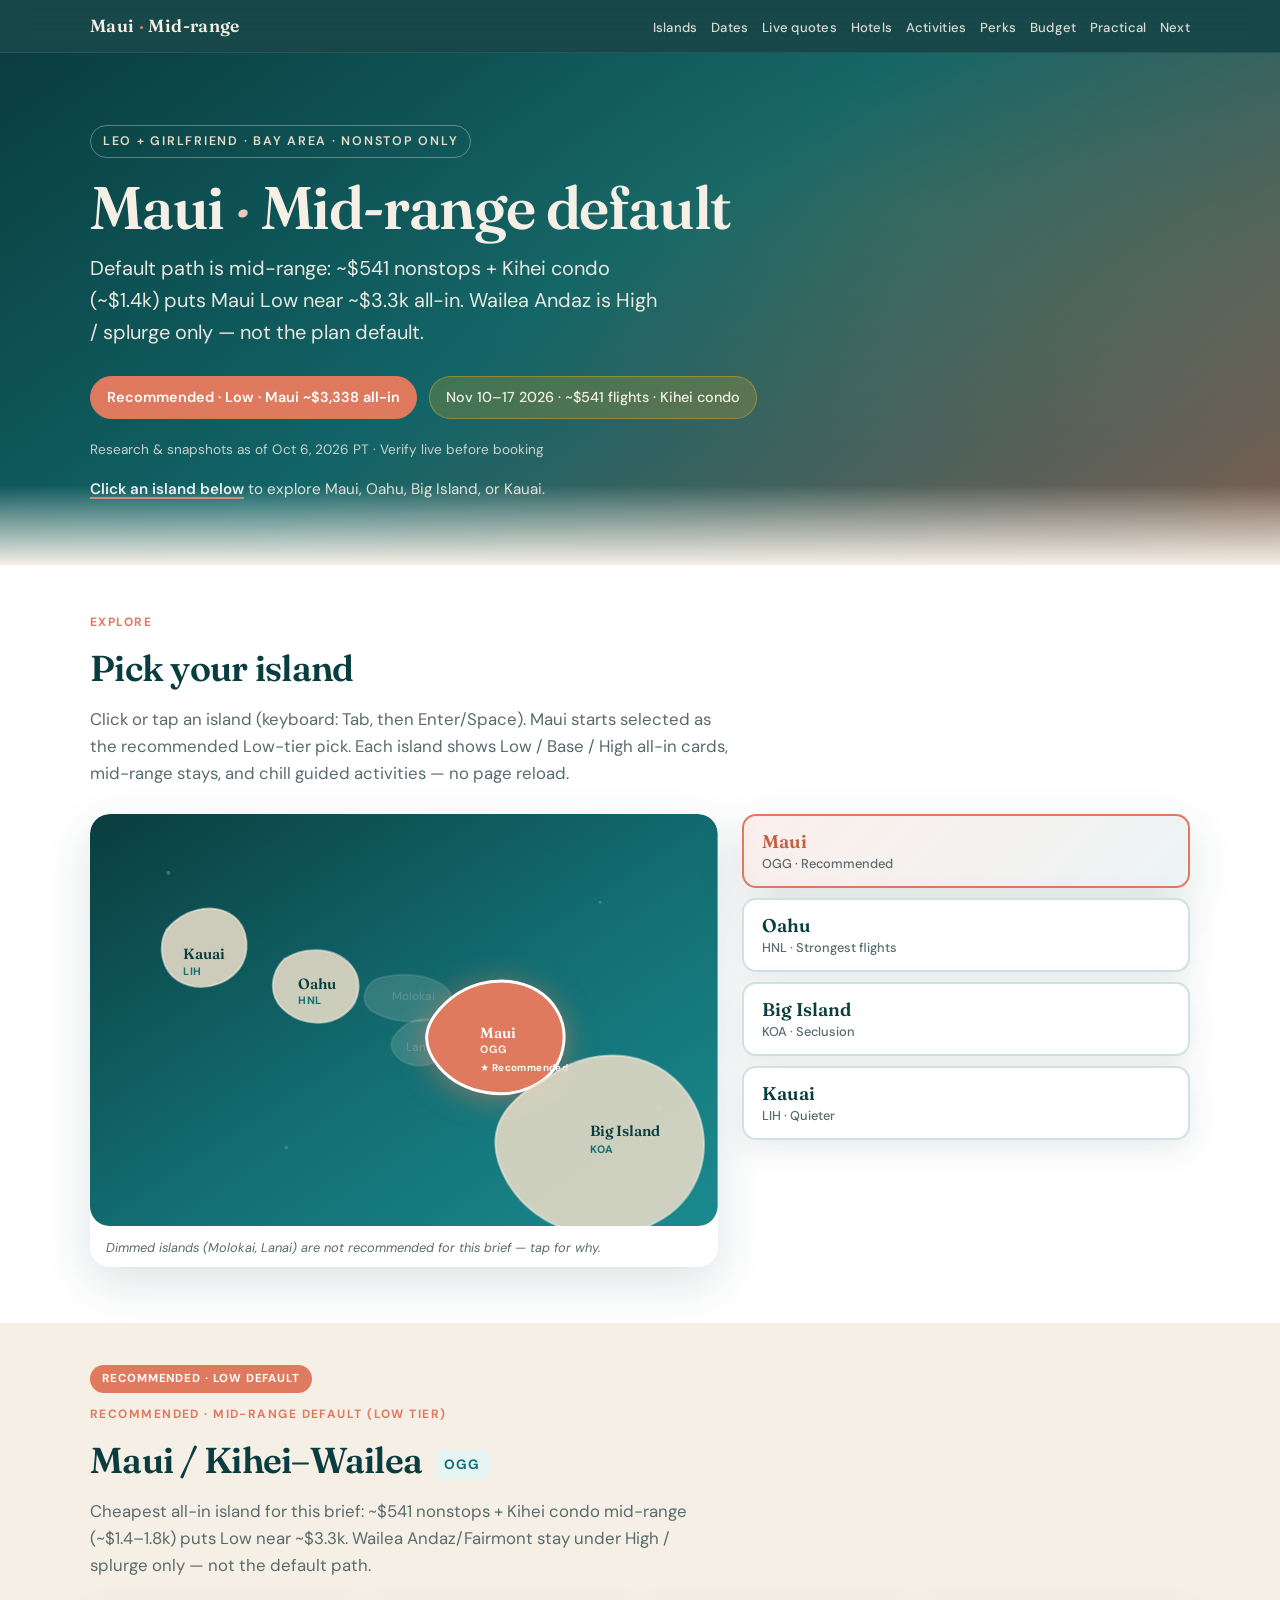
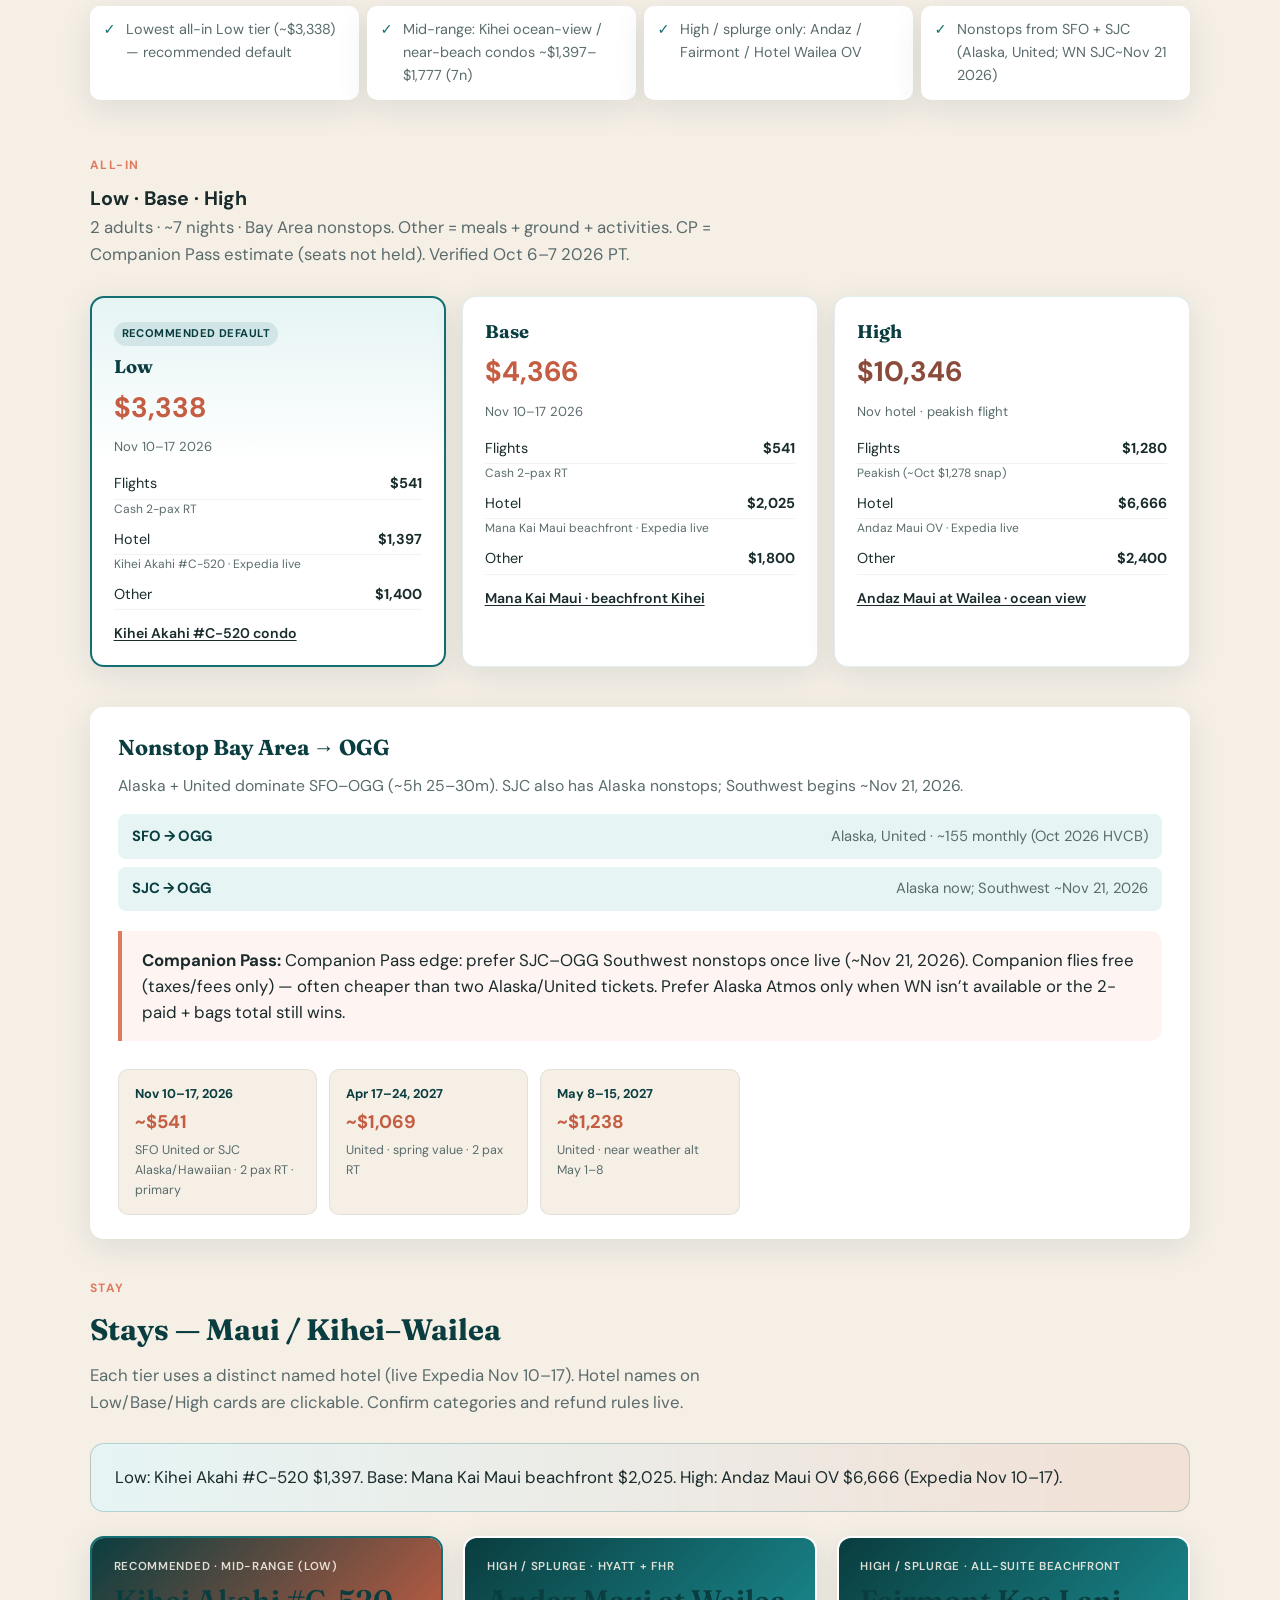
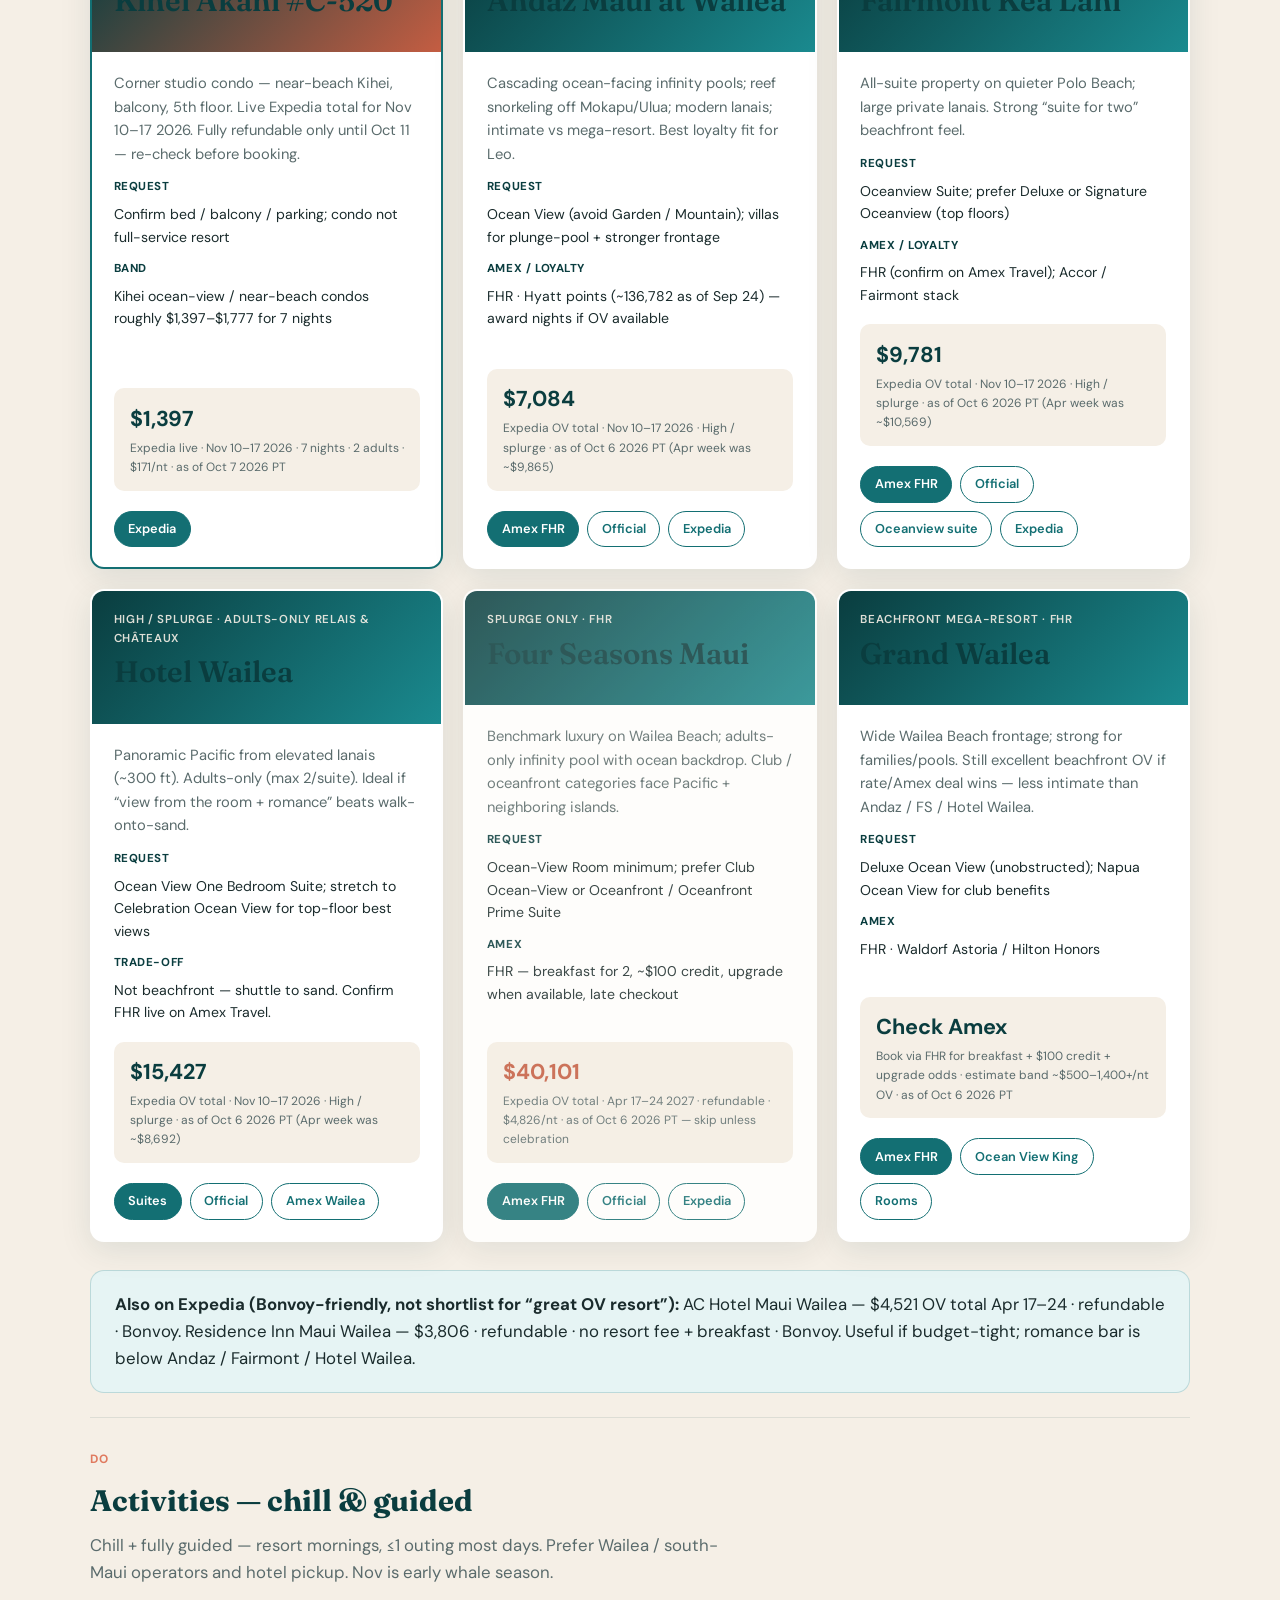
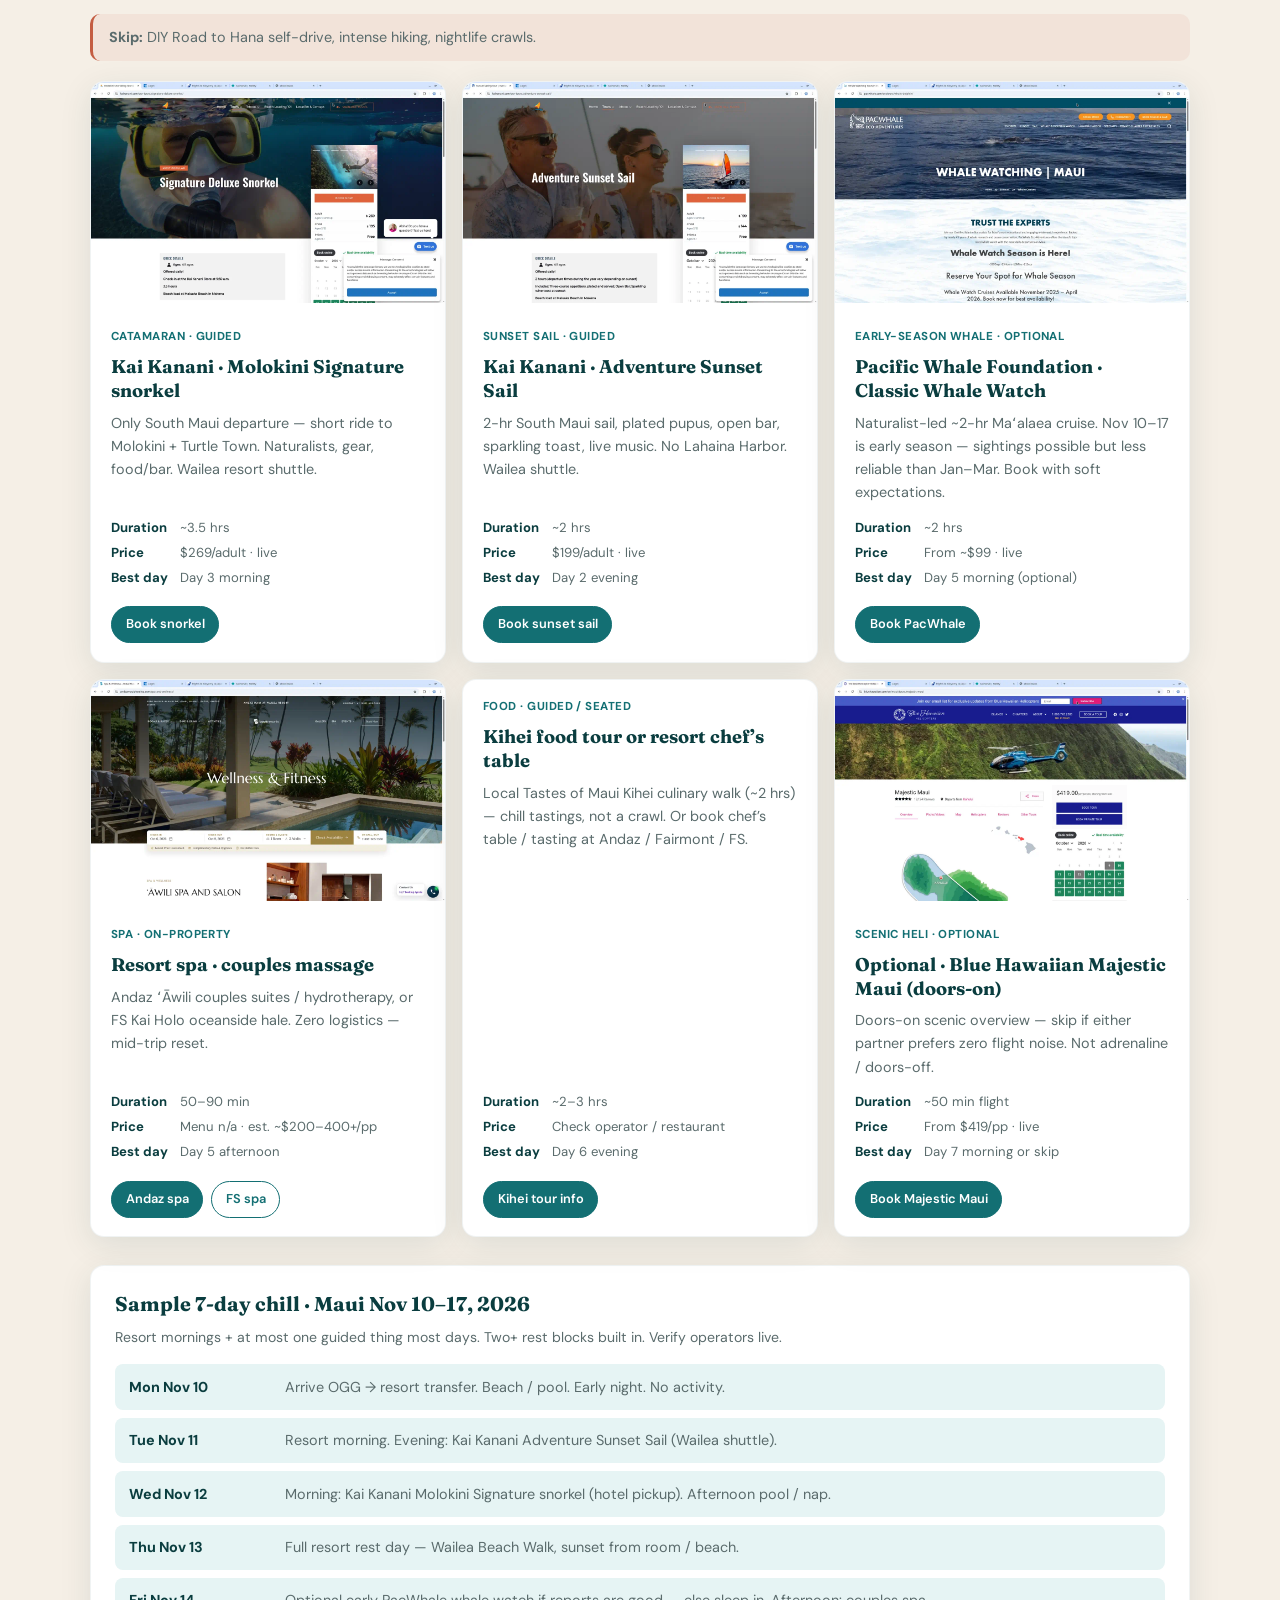
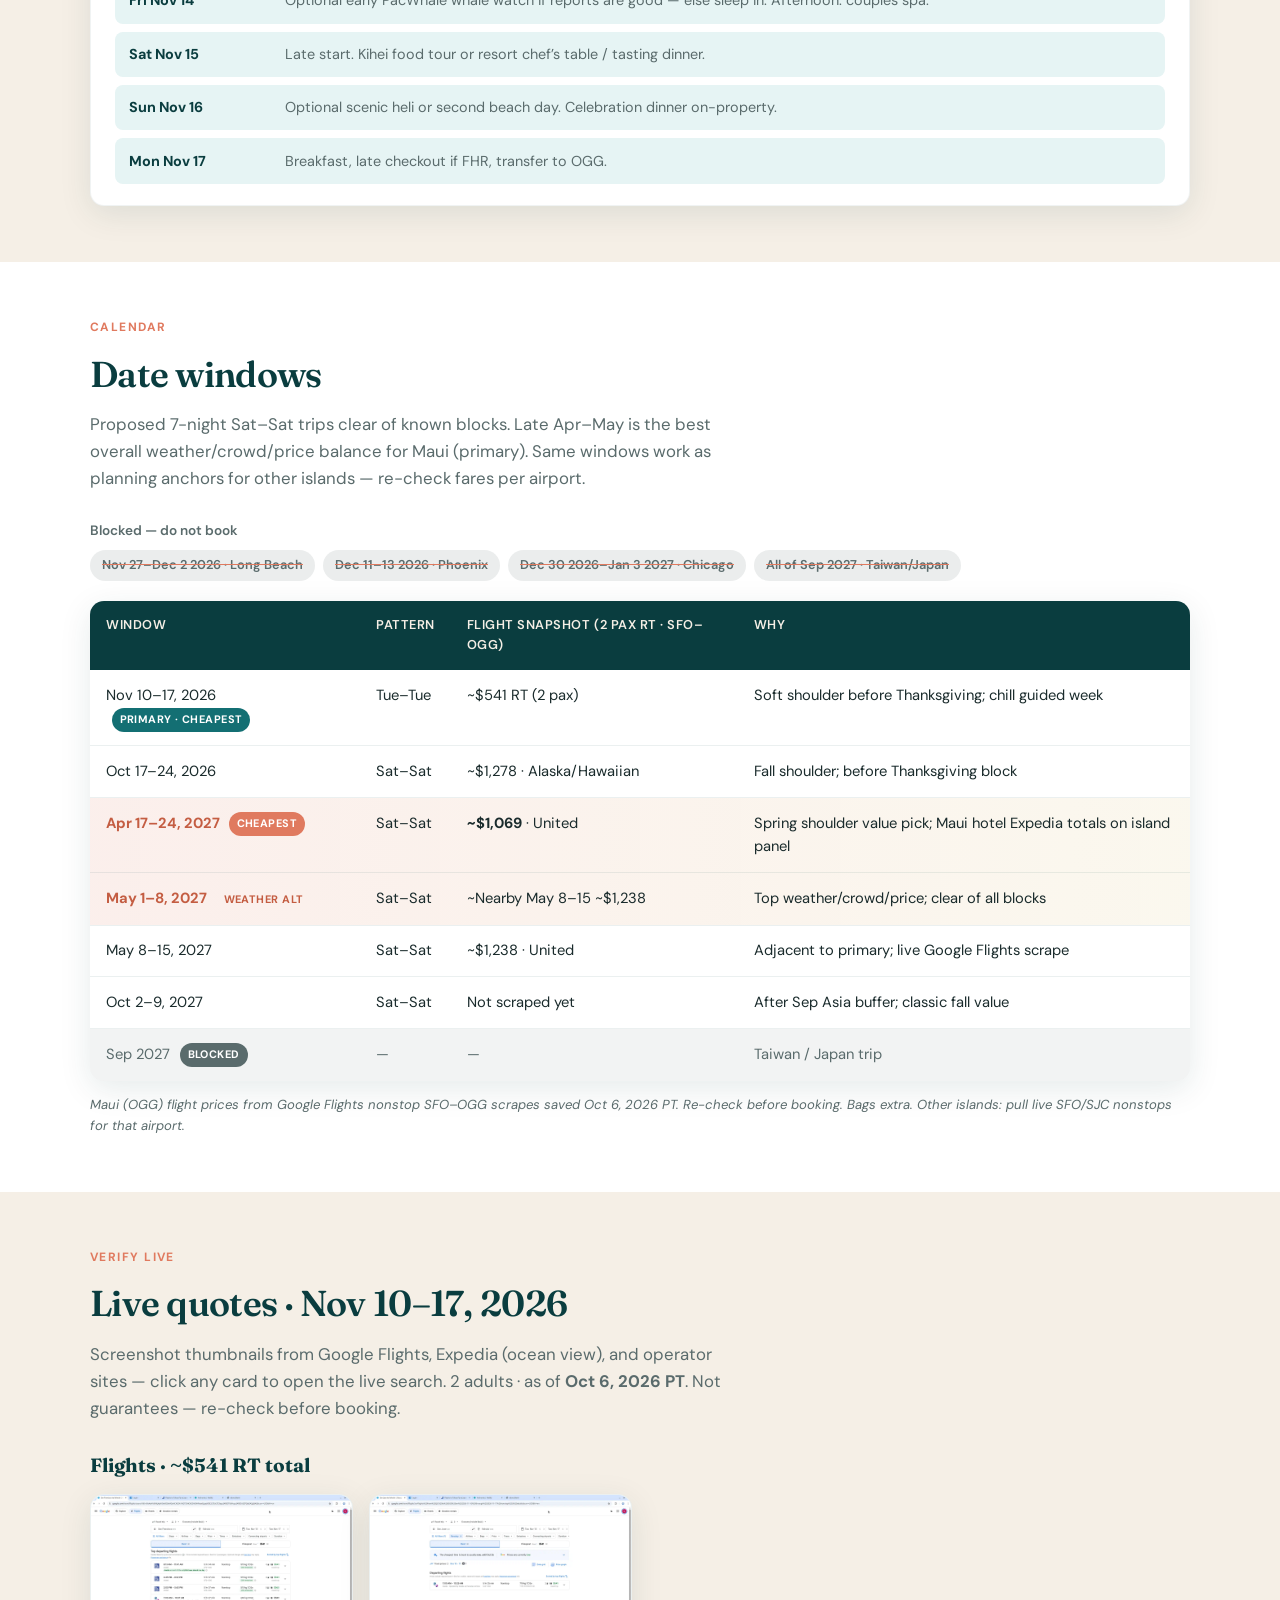
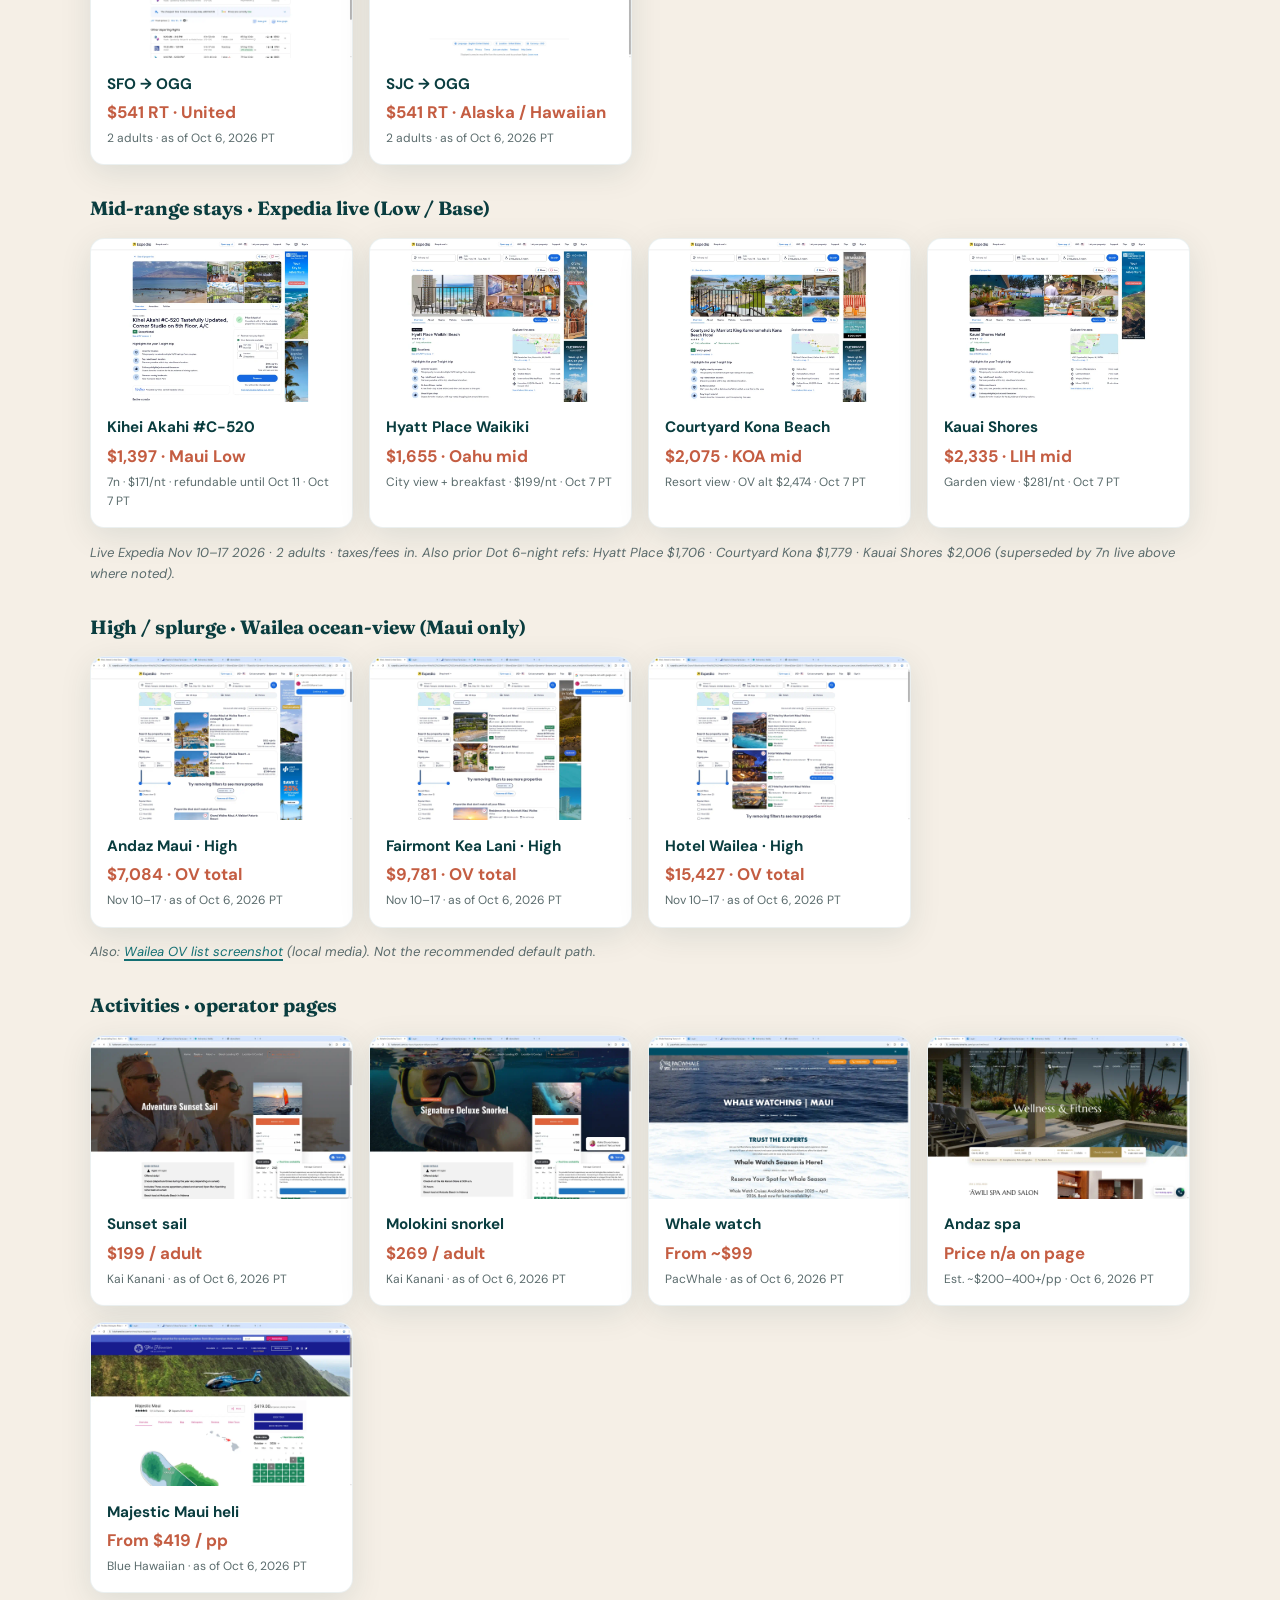
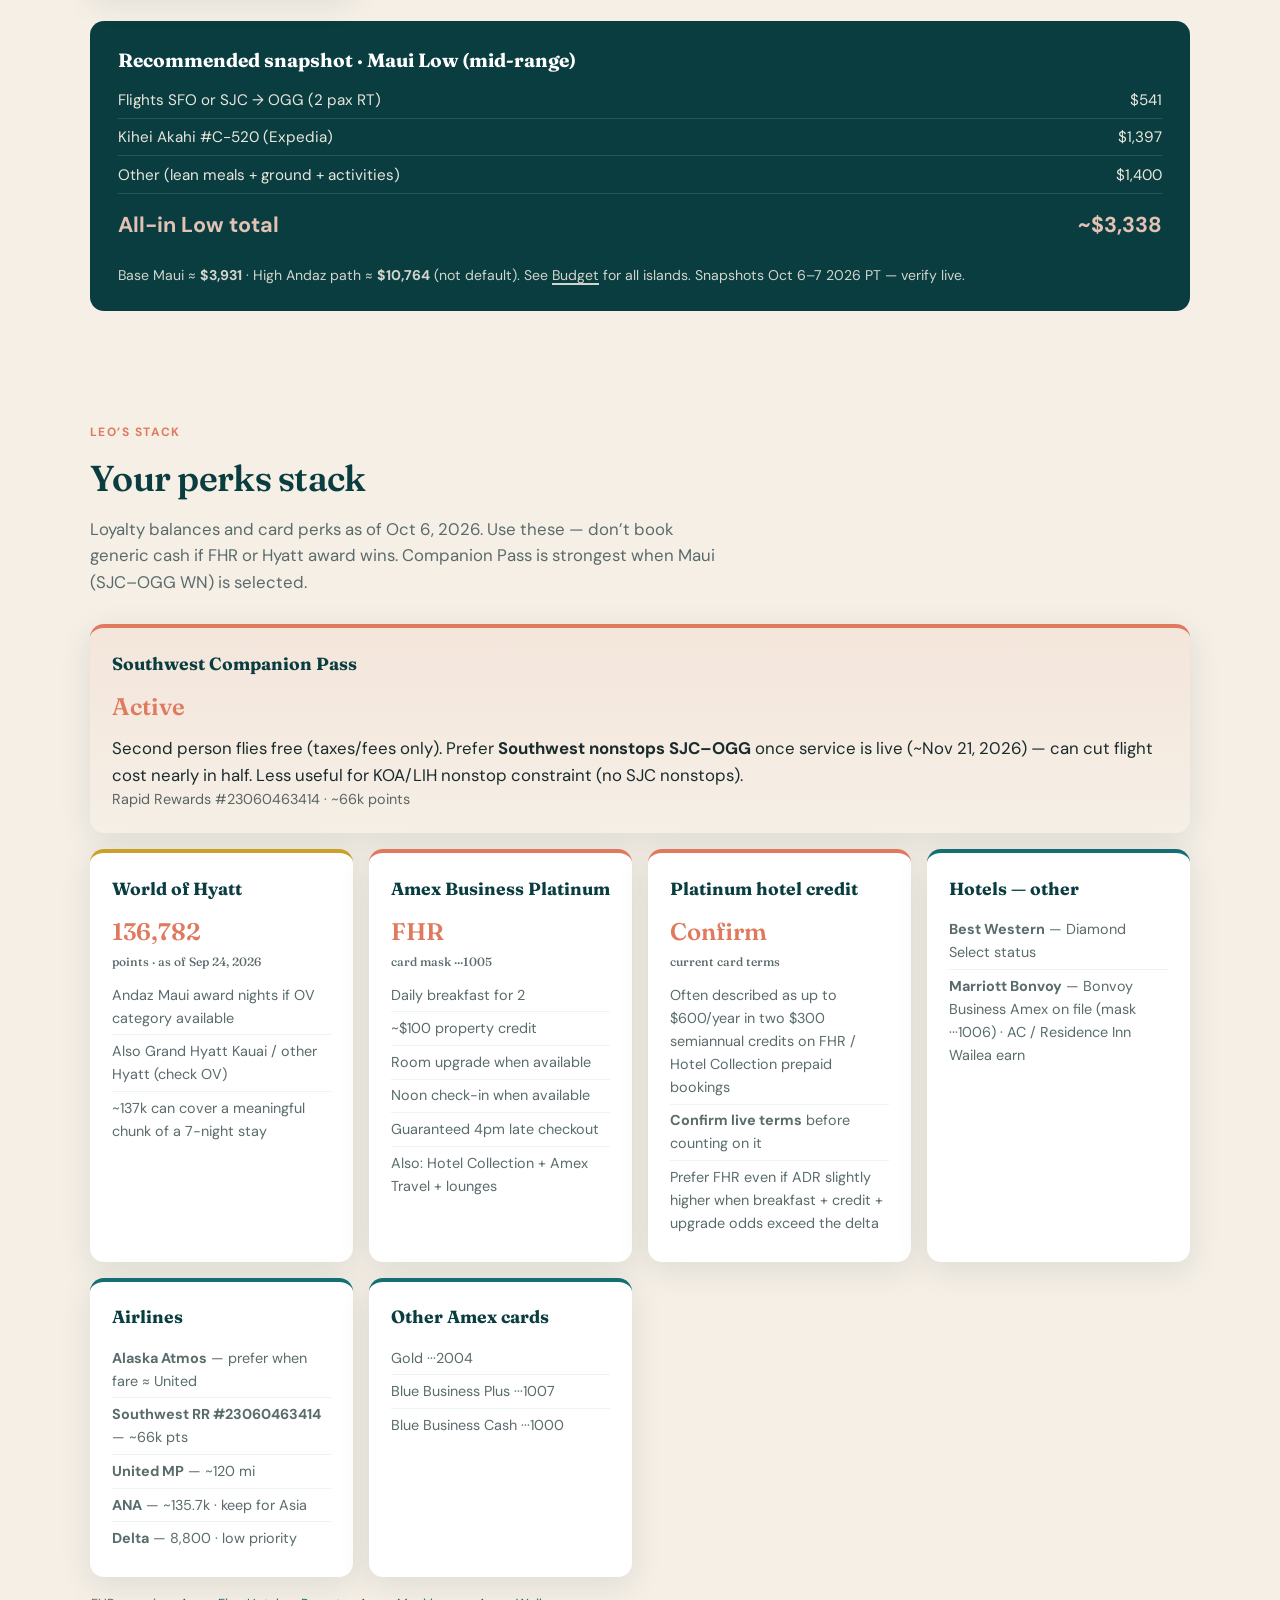
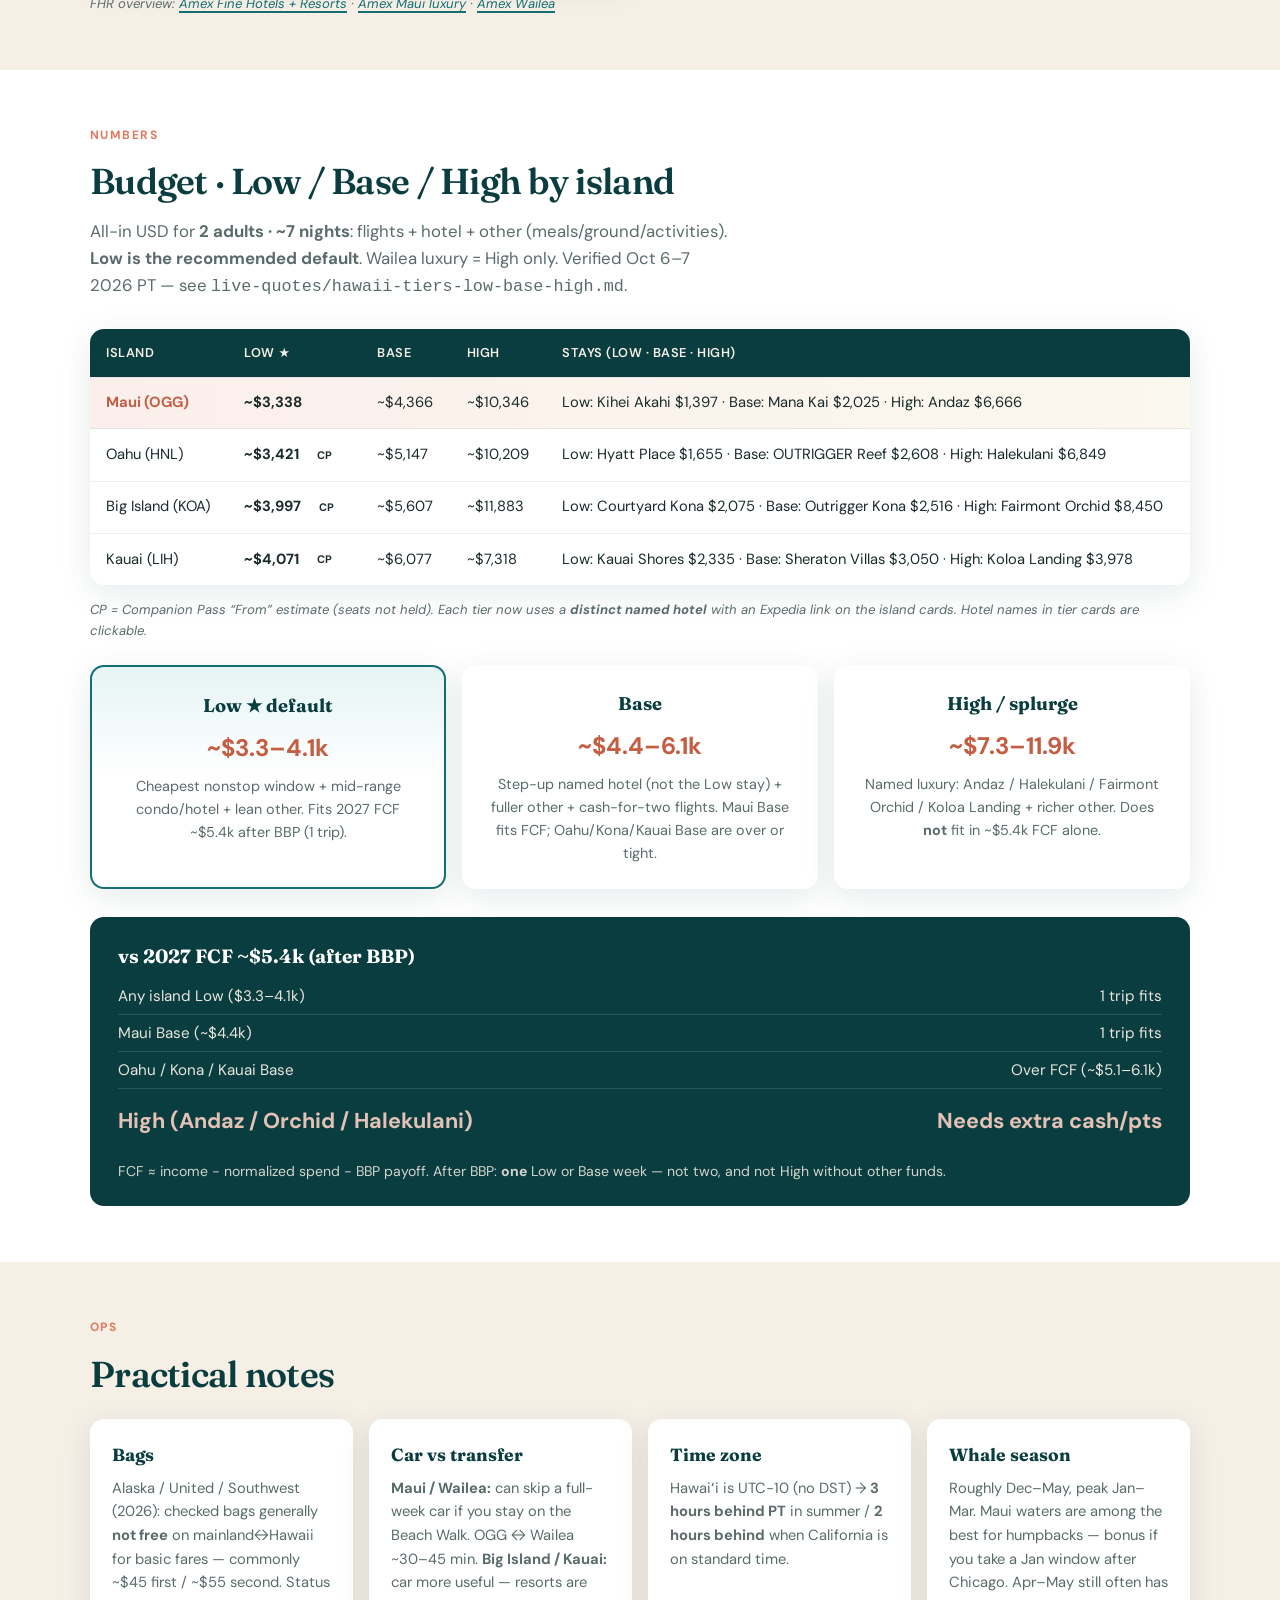
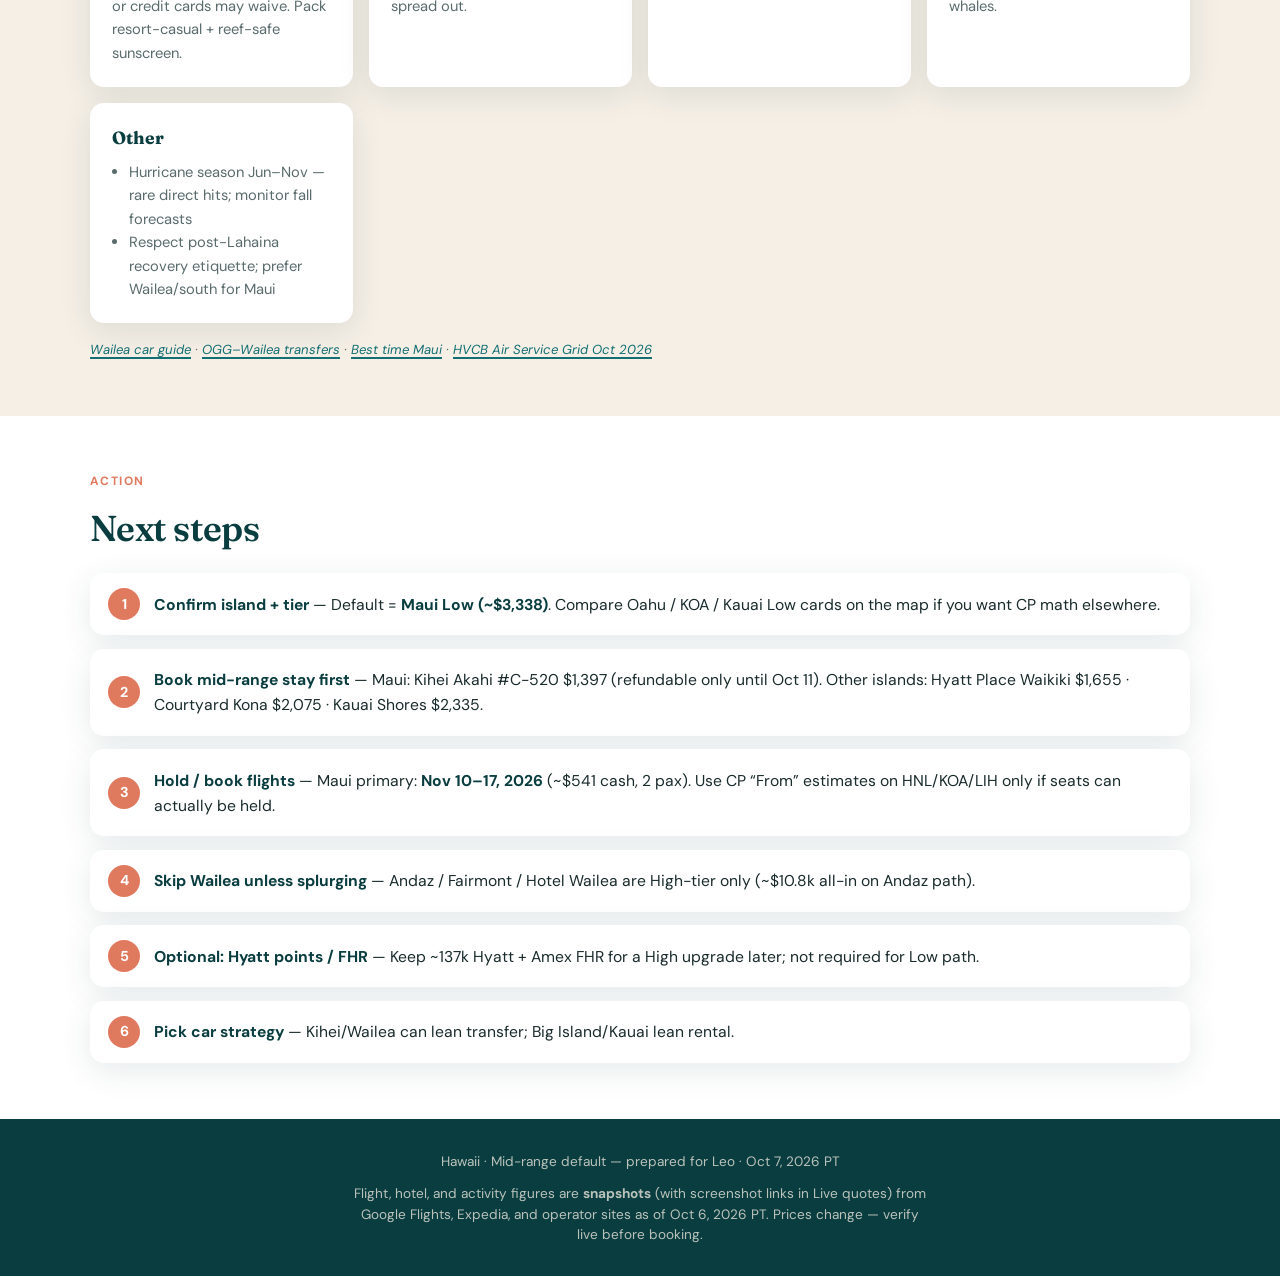
==== commit 3b76b5db: "Give each Low/Base/High tier a distinct named hotel. Stay names on the tier cards link to Expedia, i" ====
--- a/index.html
+++ b/index.html
@@ -528,42 +528,42 @@
               <th>Low ★</th>
               <th>Base</th>
               <th>High</th>
-              <th>Low stay</th>
+              <th>Stays (Low · Base · High)</th>
             </tr>
           </thead>
           <tbody>
             <tr class="highlight">
               <td>Maui (OGG)</td>
               <td><strong>~$3,338</strong></td>
-              <td>~$3,931</td>
-              <td>~$10,764</td>
-              <td>Kihei Akahi $1,397 + $541 flights</td>
+              <td>~$4,366</td>
+              <td>~$10,346</td>
+              <td>Low: Kihei Akahi $1,397 · Base: Mana Kai $2,025 · High: Andaz $6,666</td>
             </tr>
             <tr>
               <td>Oahu (HNL)</td>
               <td><strong>~$3,421</strong> <span class="badge">CP</span></td>
-              <td>~$3,734</td>
-              <td>~$6,670</td>
-              <td>Hyatt Place Waikiki $1,655</td>
+              <td>~$5,147</td>
+              <td>~$10,209</td>
+              <td>Low: Hyatt Place $1,655 · Base: OUTRIGGER Reef $2,608 · High: Halekulani $6,849</td>
             </tr>
             <tr>
               <td>Big Island (KOA)</td>
               <td><strong>~$3,997</strong> <span class="badge">CP</span></td>
-              <td>~$5,166</td>
-              <td>~$7,583</td>
-              <td>Courtyard Kona $2,075</td>
+              <td>~$5,607</td>
+              <td>~$11,883</td>
+              <td>Low: Courtyard Kona $2,075 · Base: Outrigger Kona $2,516 · High: Fairmont Orchid $8,450</td>
             </tr>
             <tr>
               <td>Kauai (LIH)</td>
               <td><strong>~$4,071</strong> <span class="badge">CP</span></td>
-              <td>~$5,362</td>
-              <td>~$8,010</td>
-              <td>Kauai Shores $2,335</td>
+              <td>~$6,077</td>
+              <td>~$7,318</td>
+              <td>Low: Kauai Shores $2,335 · Base: Sheraton Villas $3,050 · High: Koloa Landing $3,978</td>
             </tr>
           </tbody>
         </table>
       </div>
-      <p class="snapshot-note">CP = Companion Pass “From” estimate (seats not held). High non-Maui hotels ≈ 2× mid (labeled estimates). Click an island above for full breakdown cards.</p>
+      <p class="snapshot-note">CP = Companion Pass “From” estimate (seats not held). Each tier now uses a <strong>distinct named hotel</strong> with an Expedia link on the island cards. Hotel names in tier cards are clickable.</p>
 
       <div class="budget-grid" style="margin-top:1.5rem;">
         <article class="budget-card recommended">
@@ -573,13 +573,13 @@
         </article>
         <article class="budget-card">
           <h3>Base</h3>
-          <div class="budget-range">~$3.7–5.4k</div>
-          <p>Same mid hotel band + fuller Dot-like other + cash-for-two flights. Maui/Oahu easy in FCF; KOA/LIH tight.</p>
+          <div class="budget-range">~$4.4–6.1k</div>
+          <p>Step-up named hotel (not the Low stay) + fuller other + cash-for-two flights. Maui Base fits FCF; Oahu/Kona/Kauai Base are over or tight.</p>
         </article>
         <article class="budget-card">
           <h3>High / splurge</h3>
-          <div class="budget-range">~$6.7–10.8k</div>
-          <p>Wailea Andaz OV or ~2× mid resorts + richer other. Does <strong>not</strong> fit in ~$5.4k FCF alone.</p>
+          <div class="budget-range">~$7.3–11.9k</div>
+          <p>Named luxury: Andaz / Halekulani / Fairmont Orchid / Koloa Landing + richer other. Does <strong>not</strong> fit in ~$5.4k FCF alone.</p>
         </article>
       </div>
 
@@ -587,9 +587,9 @@
         <h3>vs 2027 FCF ~$5.4k (after BBP)</h3>
         <div class="math">
           <div class="row"><span>Any island Low ($3.3–4.1k)</span><span>1 trip fits</span></div>
-          <div class="row"><span>Maui / Oahu Base</span><span>1 trip fits</span></div>
-          <div class="row"><span>Kona / Kauai Base</span><span>Barely 1 trip</span></div>
-          <div class="row total"><span>High / Wailea Andaz</span><span>Needs extra cash/pts</span></div>
+          <div class="row"><span>Maui Base (~$4.4k)</span><span>1 trip fits</span></div>
+          <div class="row"><span>Oahu / Kona / Kauai Base</span><span>Over FCF (~$5.1–6.1k)</span></div>
+          <div class="row total"><span>High (Andaz / Orchid / Halekulani)</span><span>Needs extra cash/pts</span></div>
         </div>
         <p style="margin-top:1rem;font-size:0.88rem;opacity:0.85;">
           FCF ≈ income − normalized spend − BBP payoff. After BBP: <strong>one</strong> Low or Base week — not two, and not High without other funds.
--- a/styles.css
+++ b/styles.css
@@ -1472,6 +1472,15 @@
   margin: 0;
   font-weight: 500;
 }
+.tier-stay a {
+  color: inherit;
+  text-decoration: underline;
+  text-underline-offset: 2px;
+  font-weight: 600;
+}
+.tier-stay a:hover {
+  color: var(--accent, #0b6e4f);
+}
 .tier-card.tier-high .tier-total {
   color: #8a4b3a;
 }
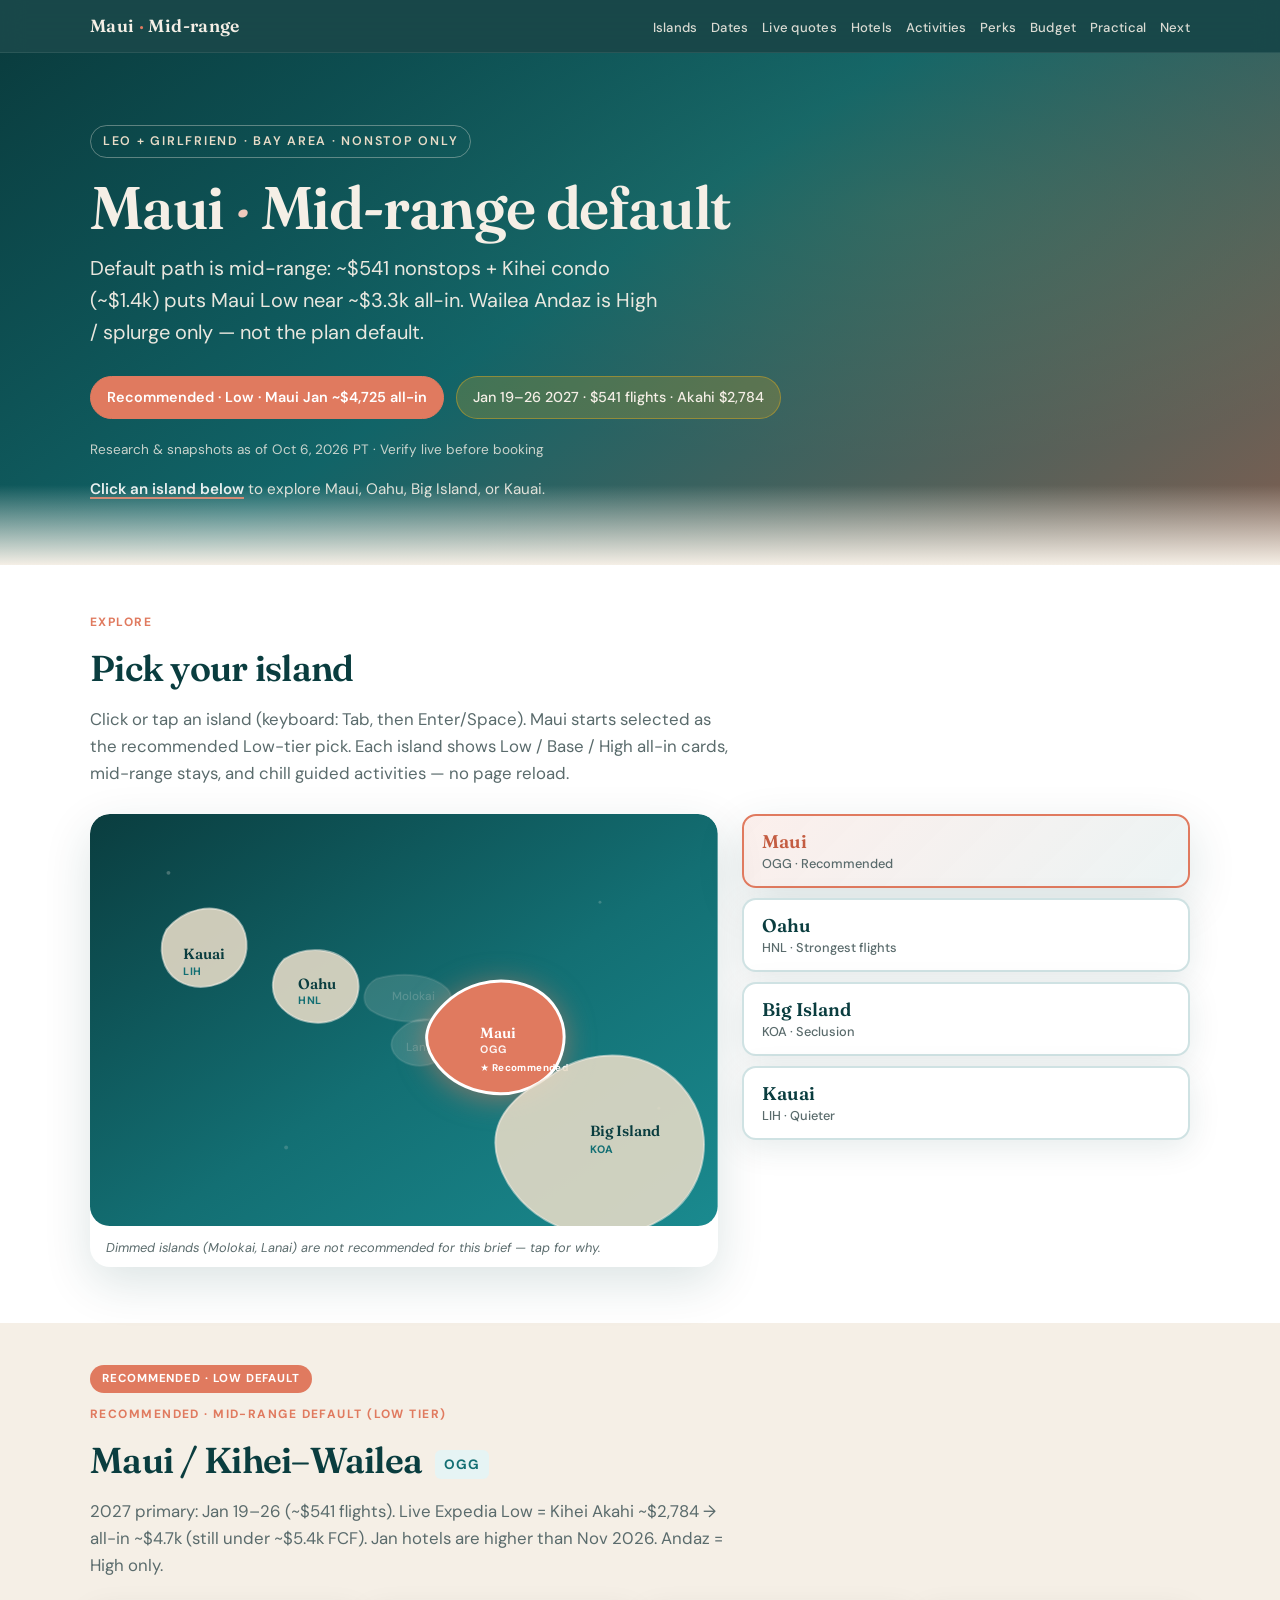
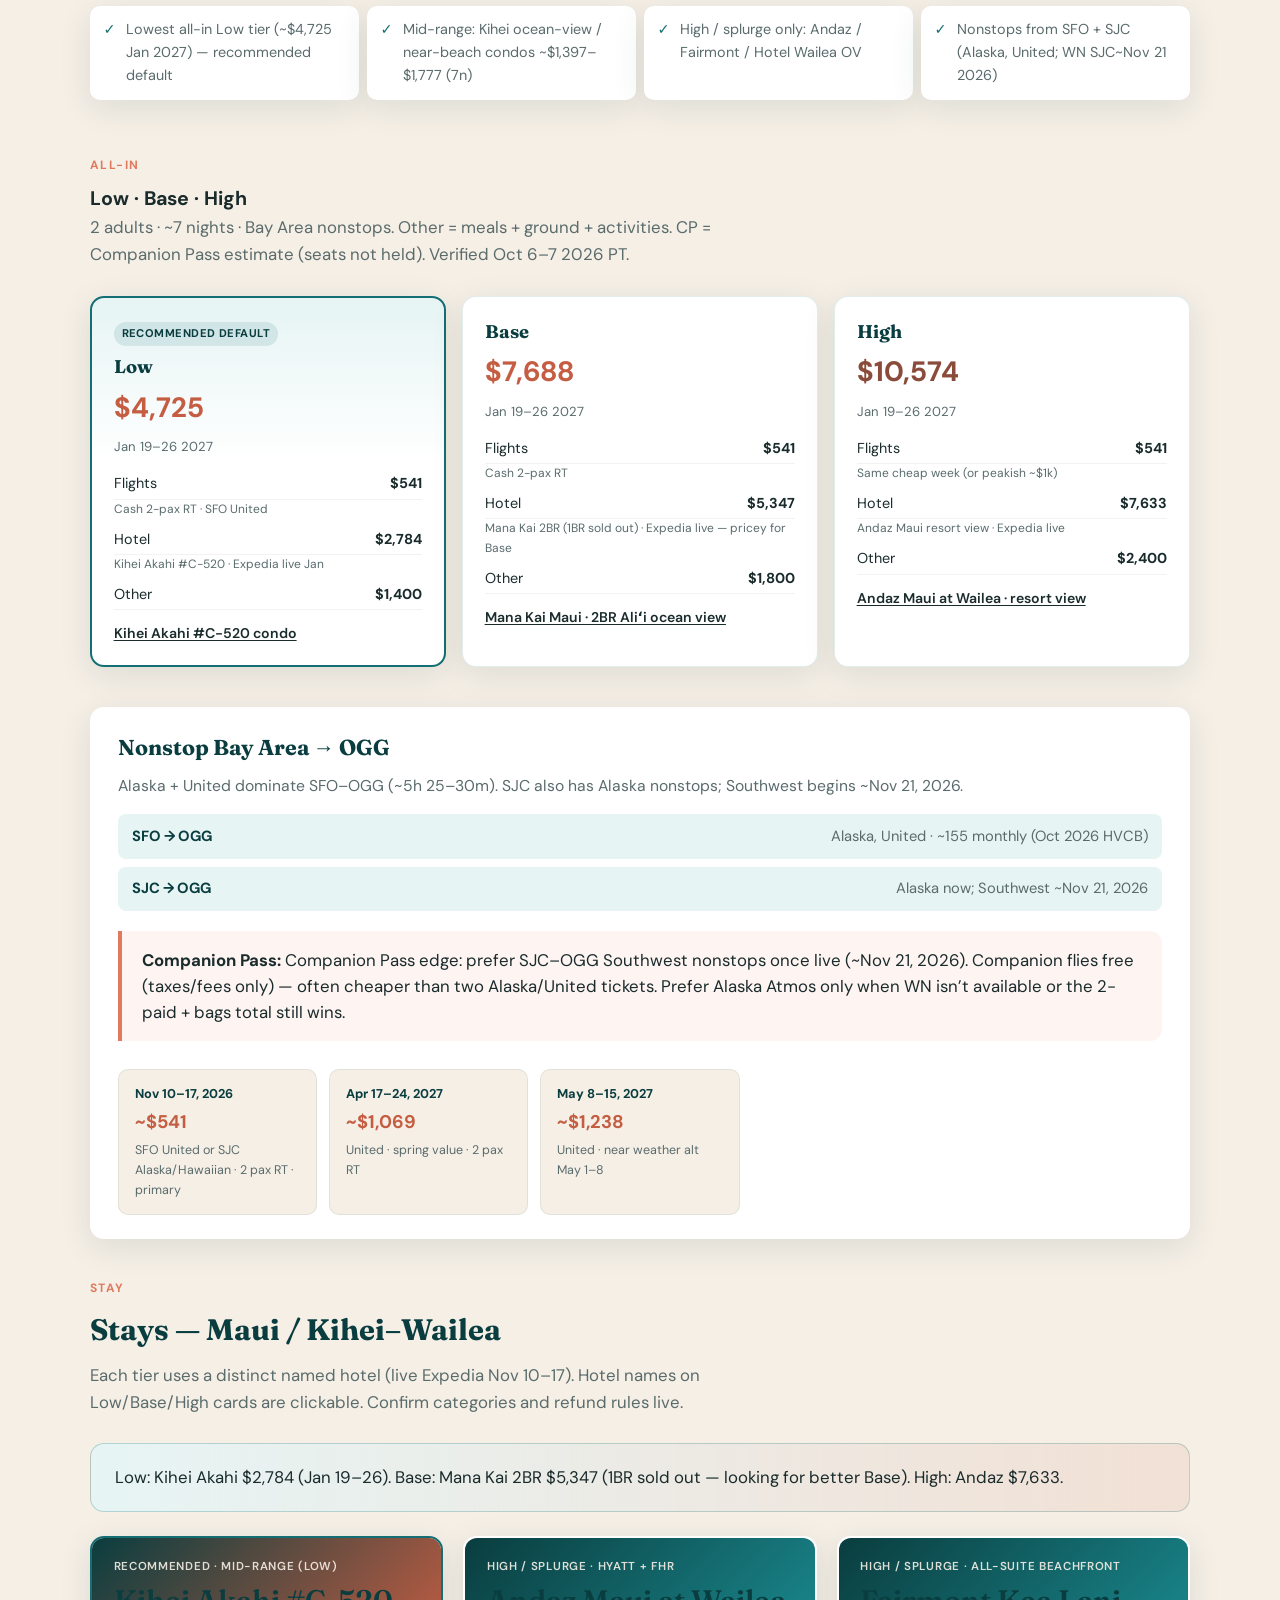
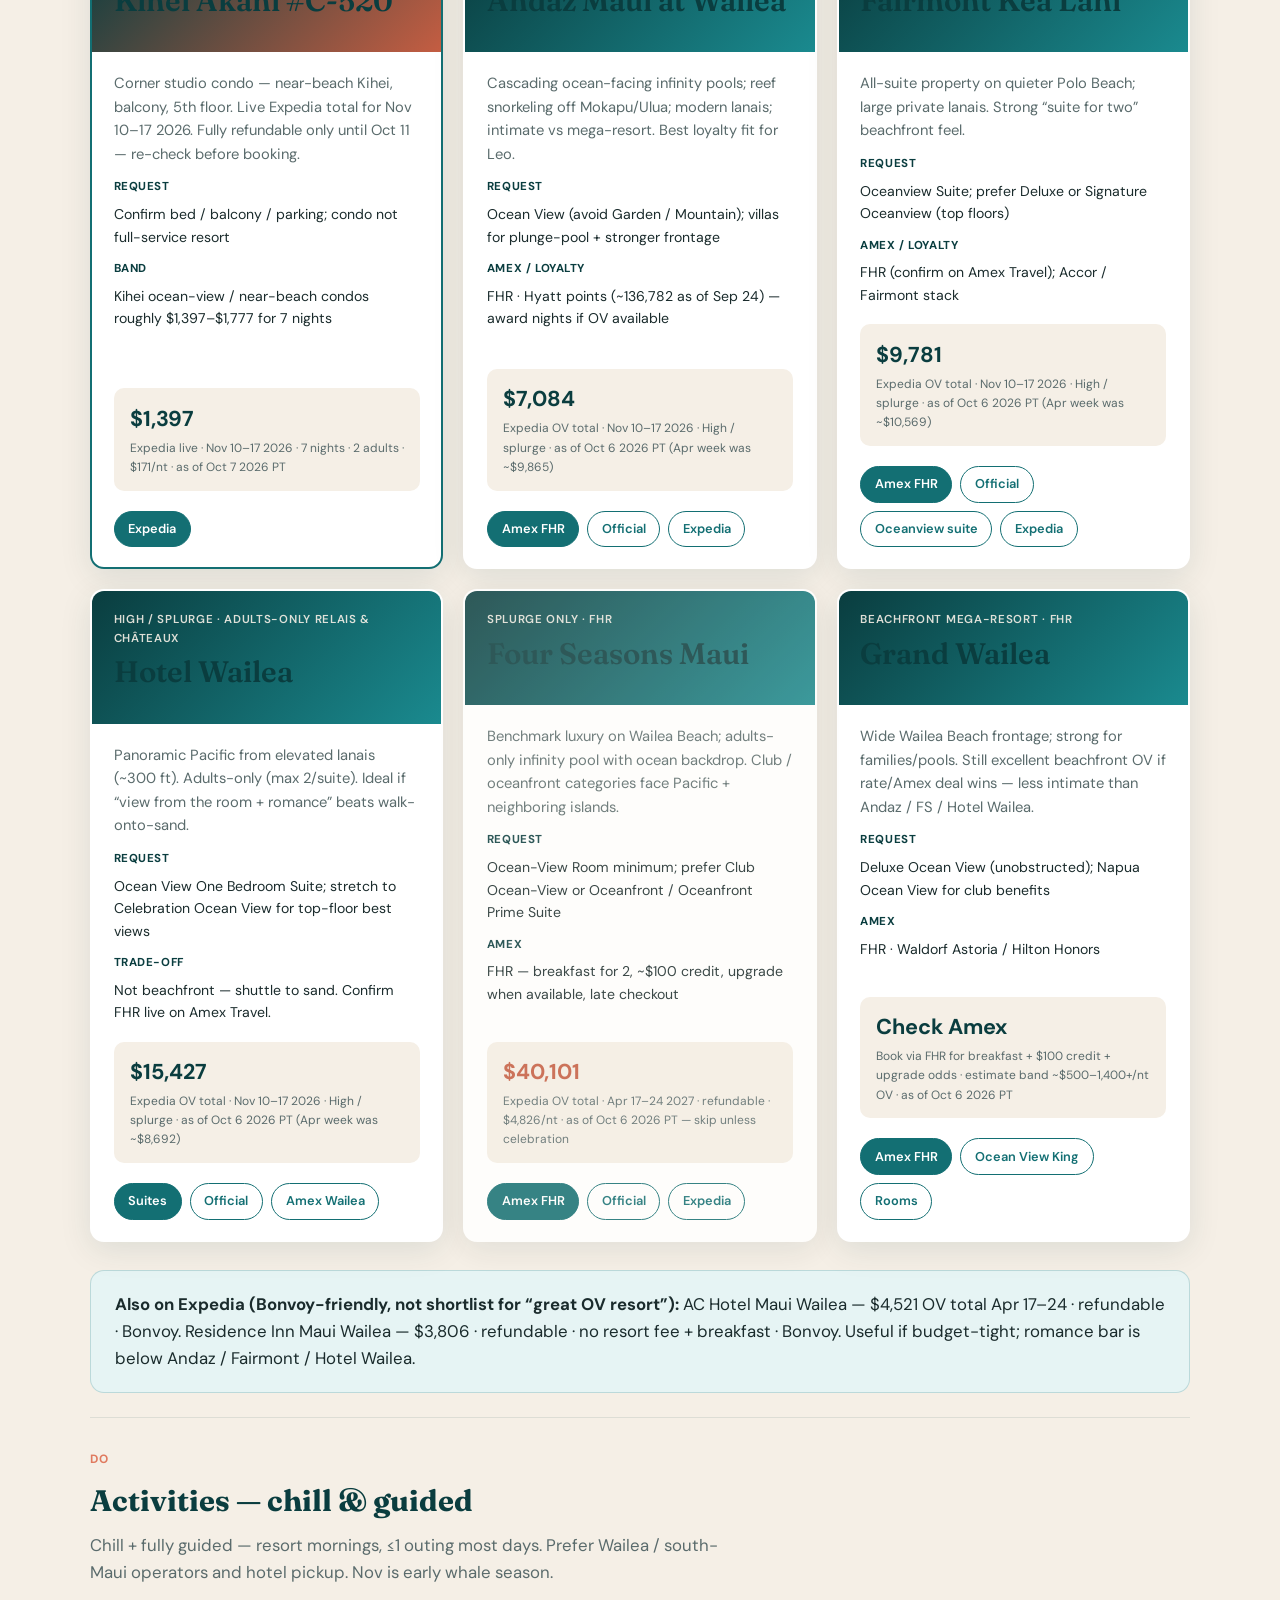
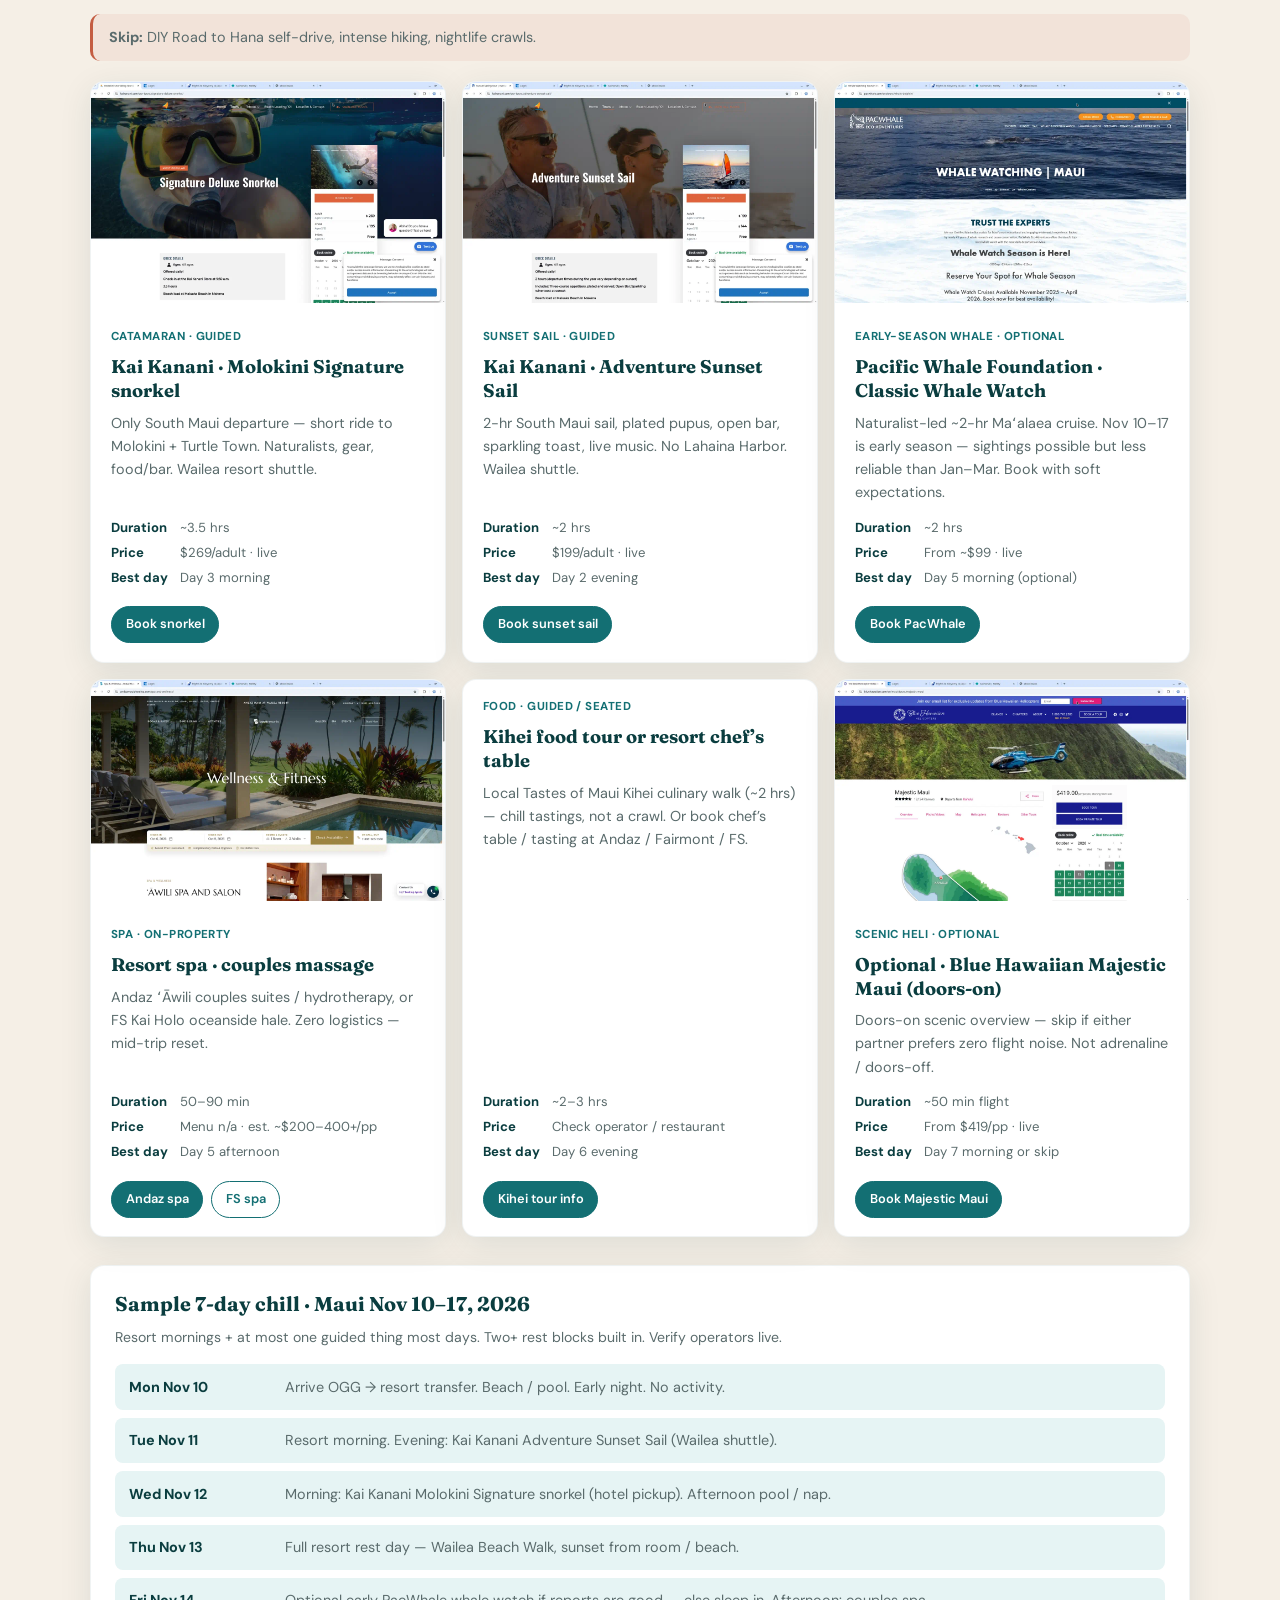
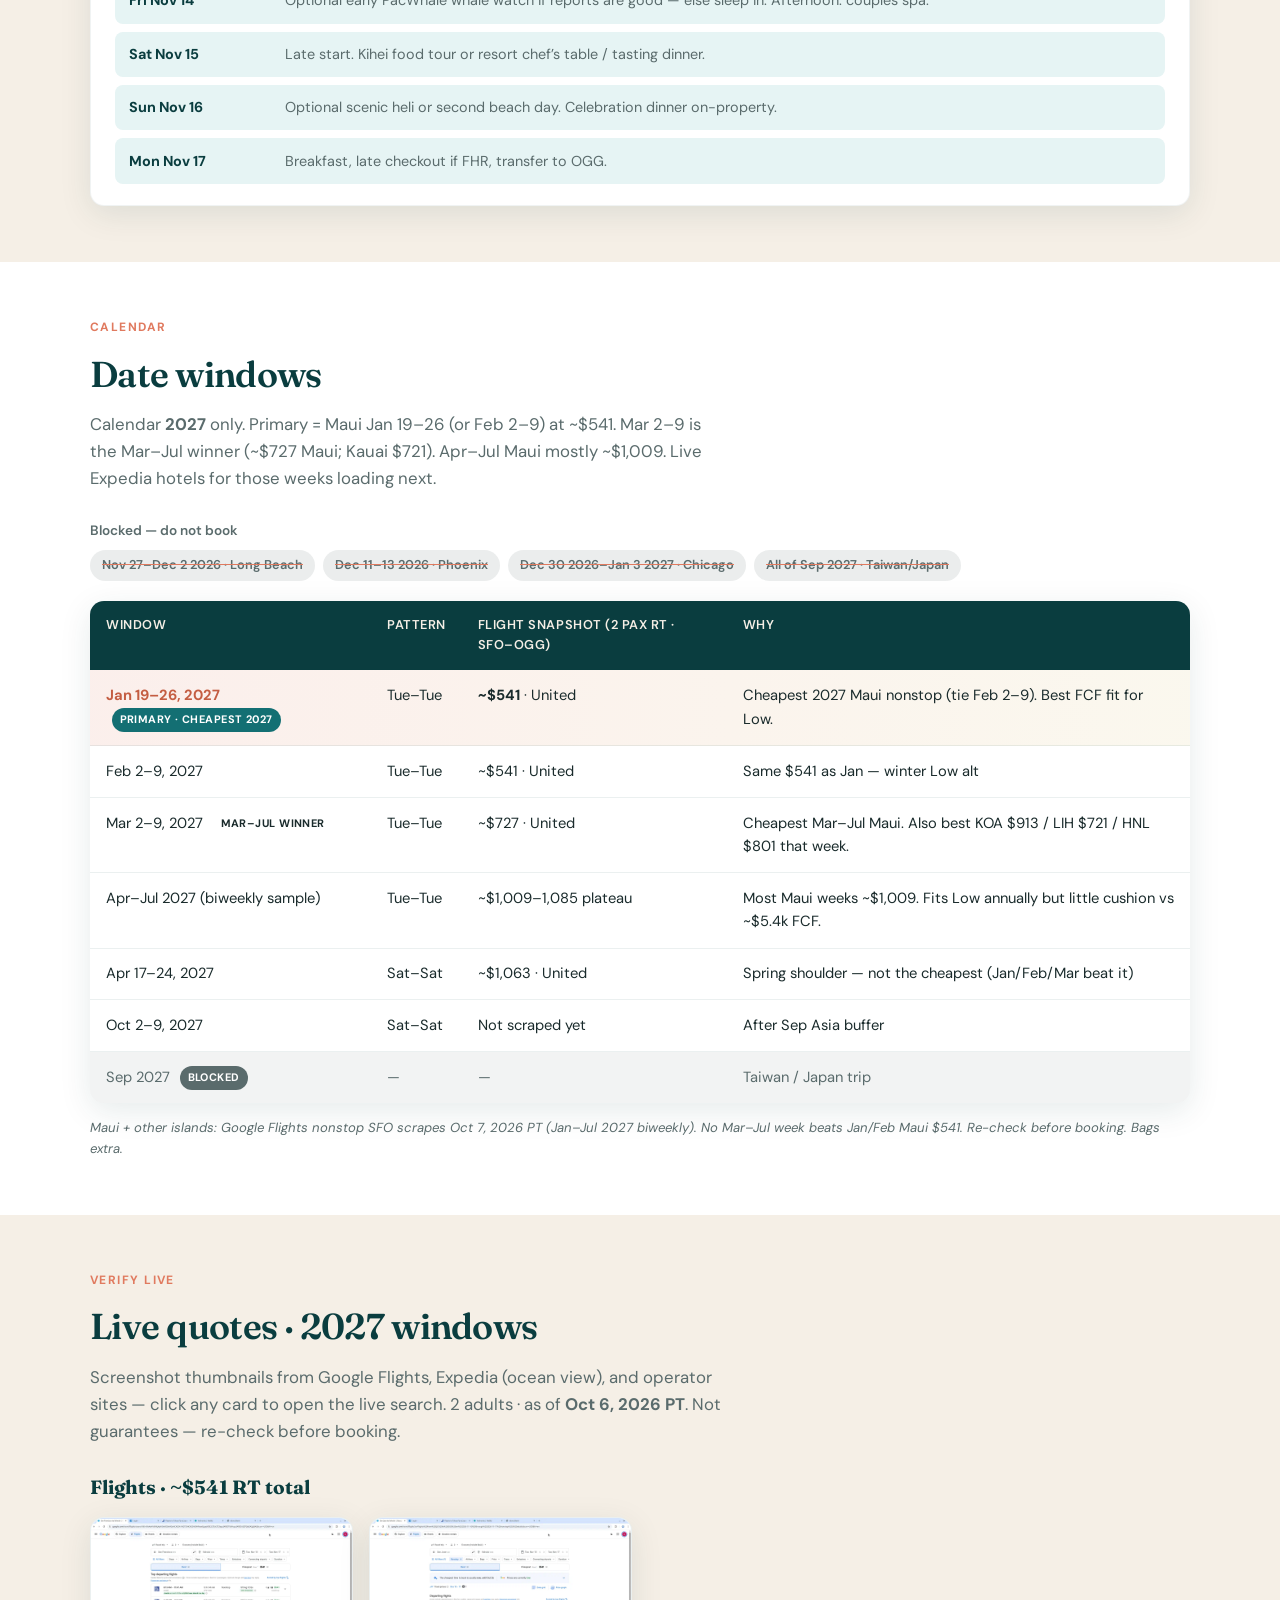
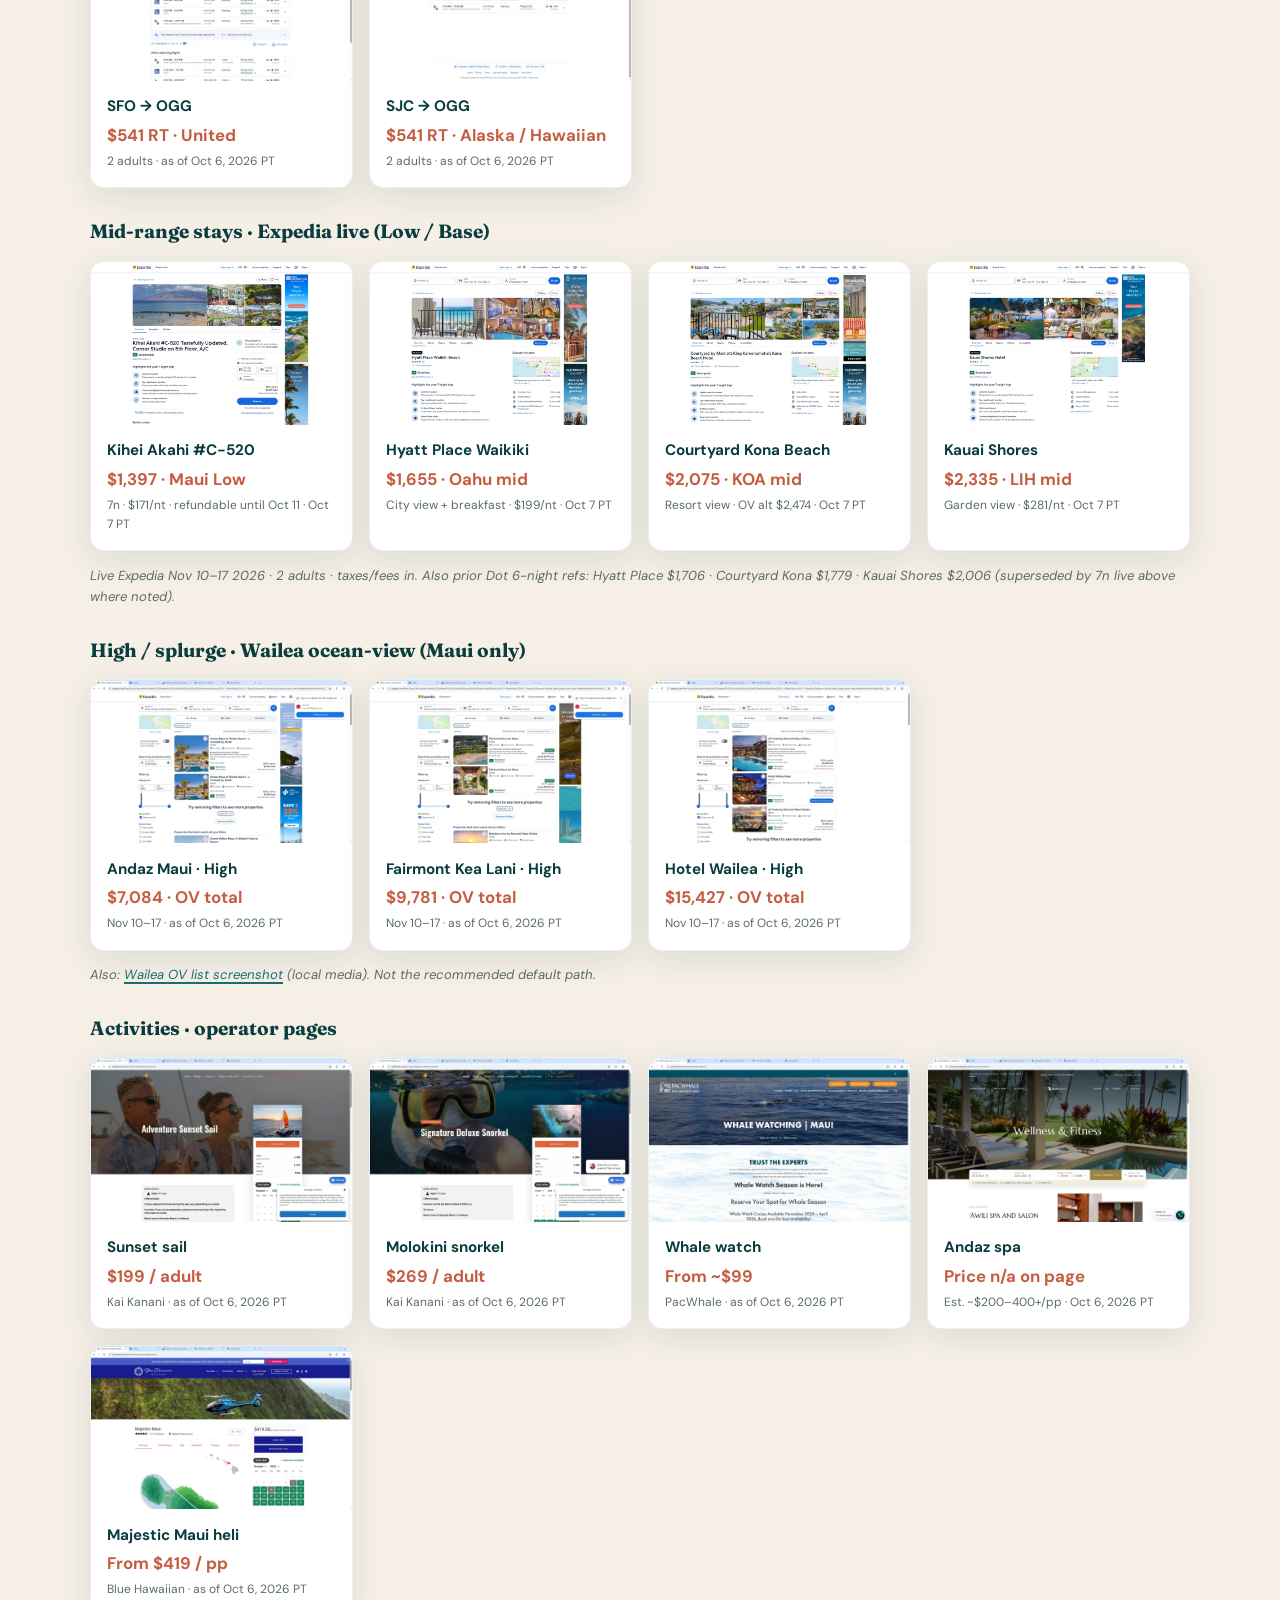
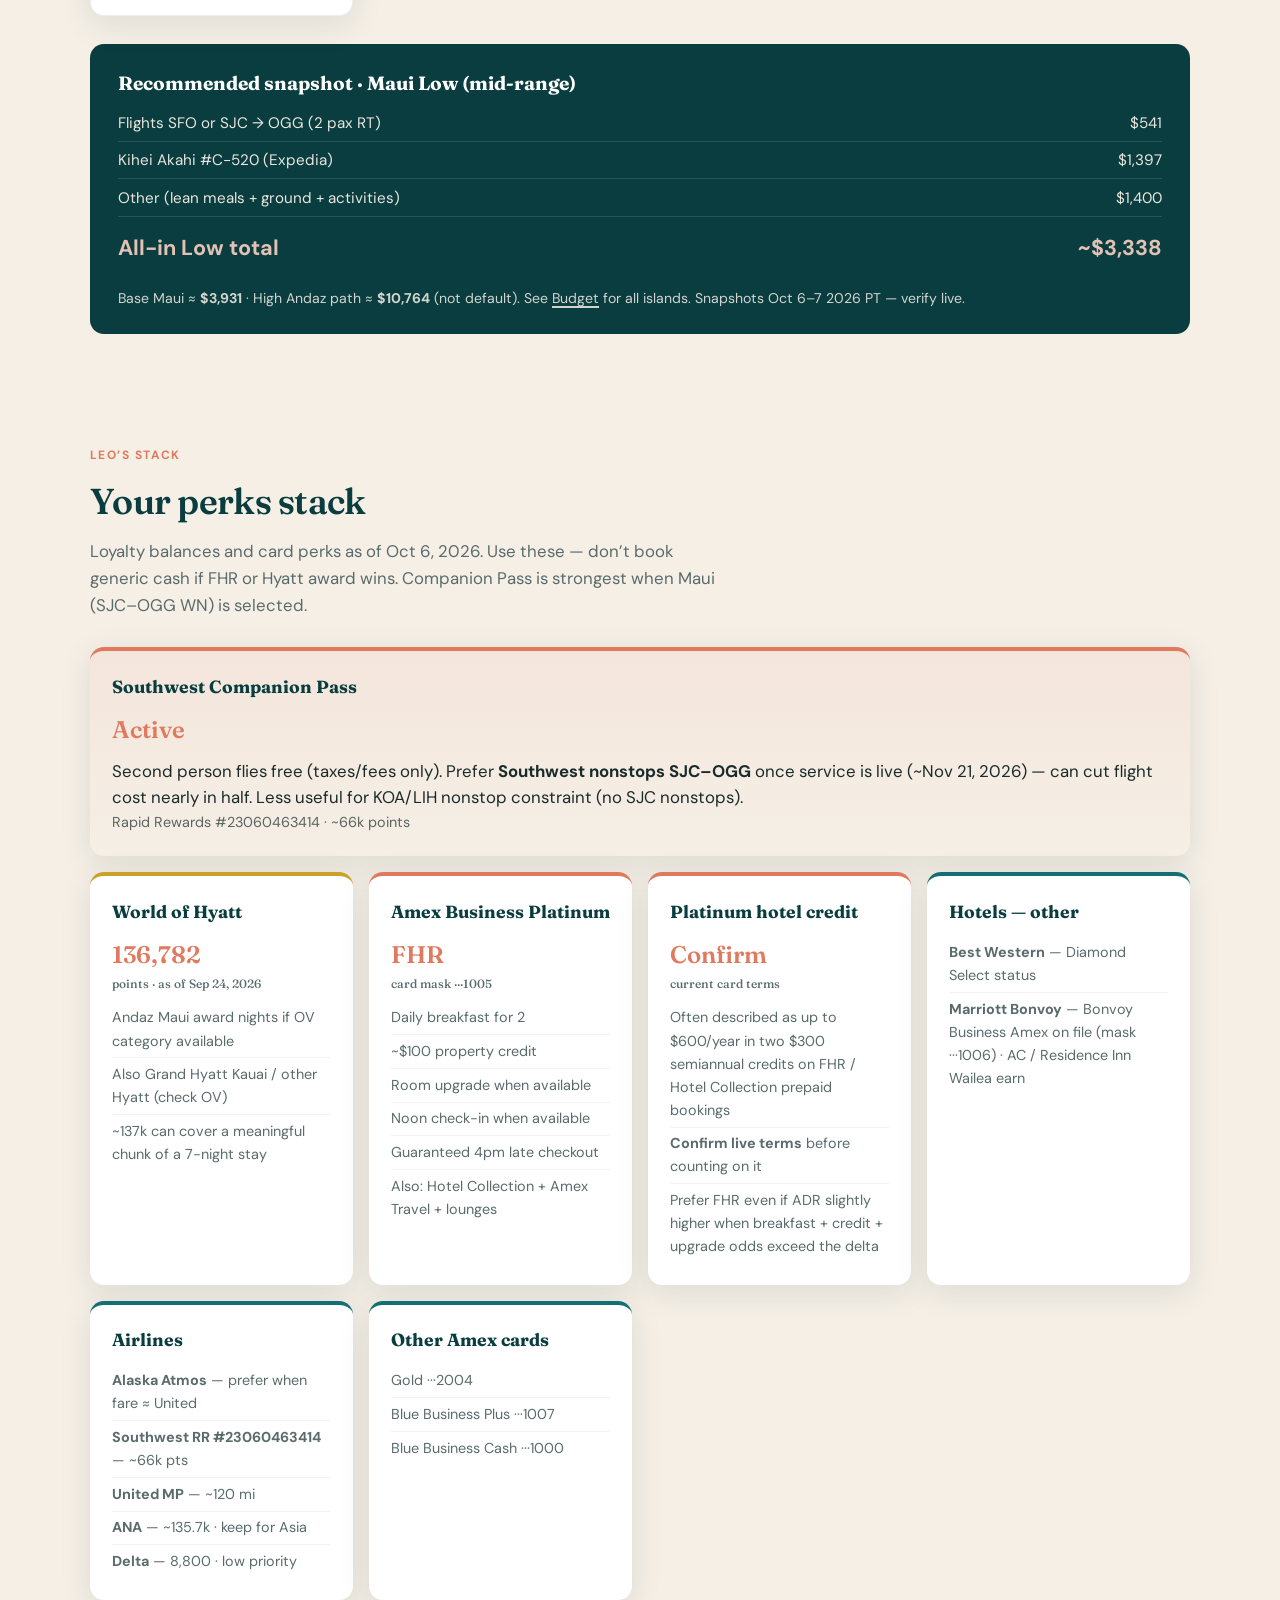
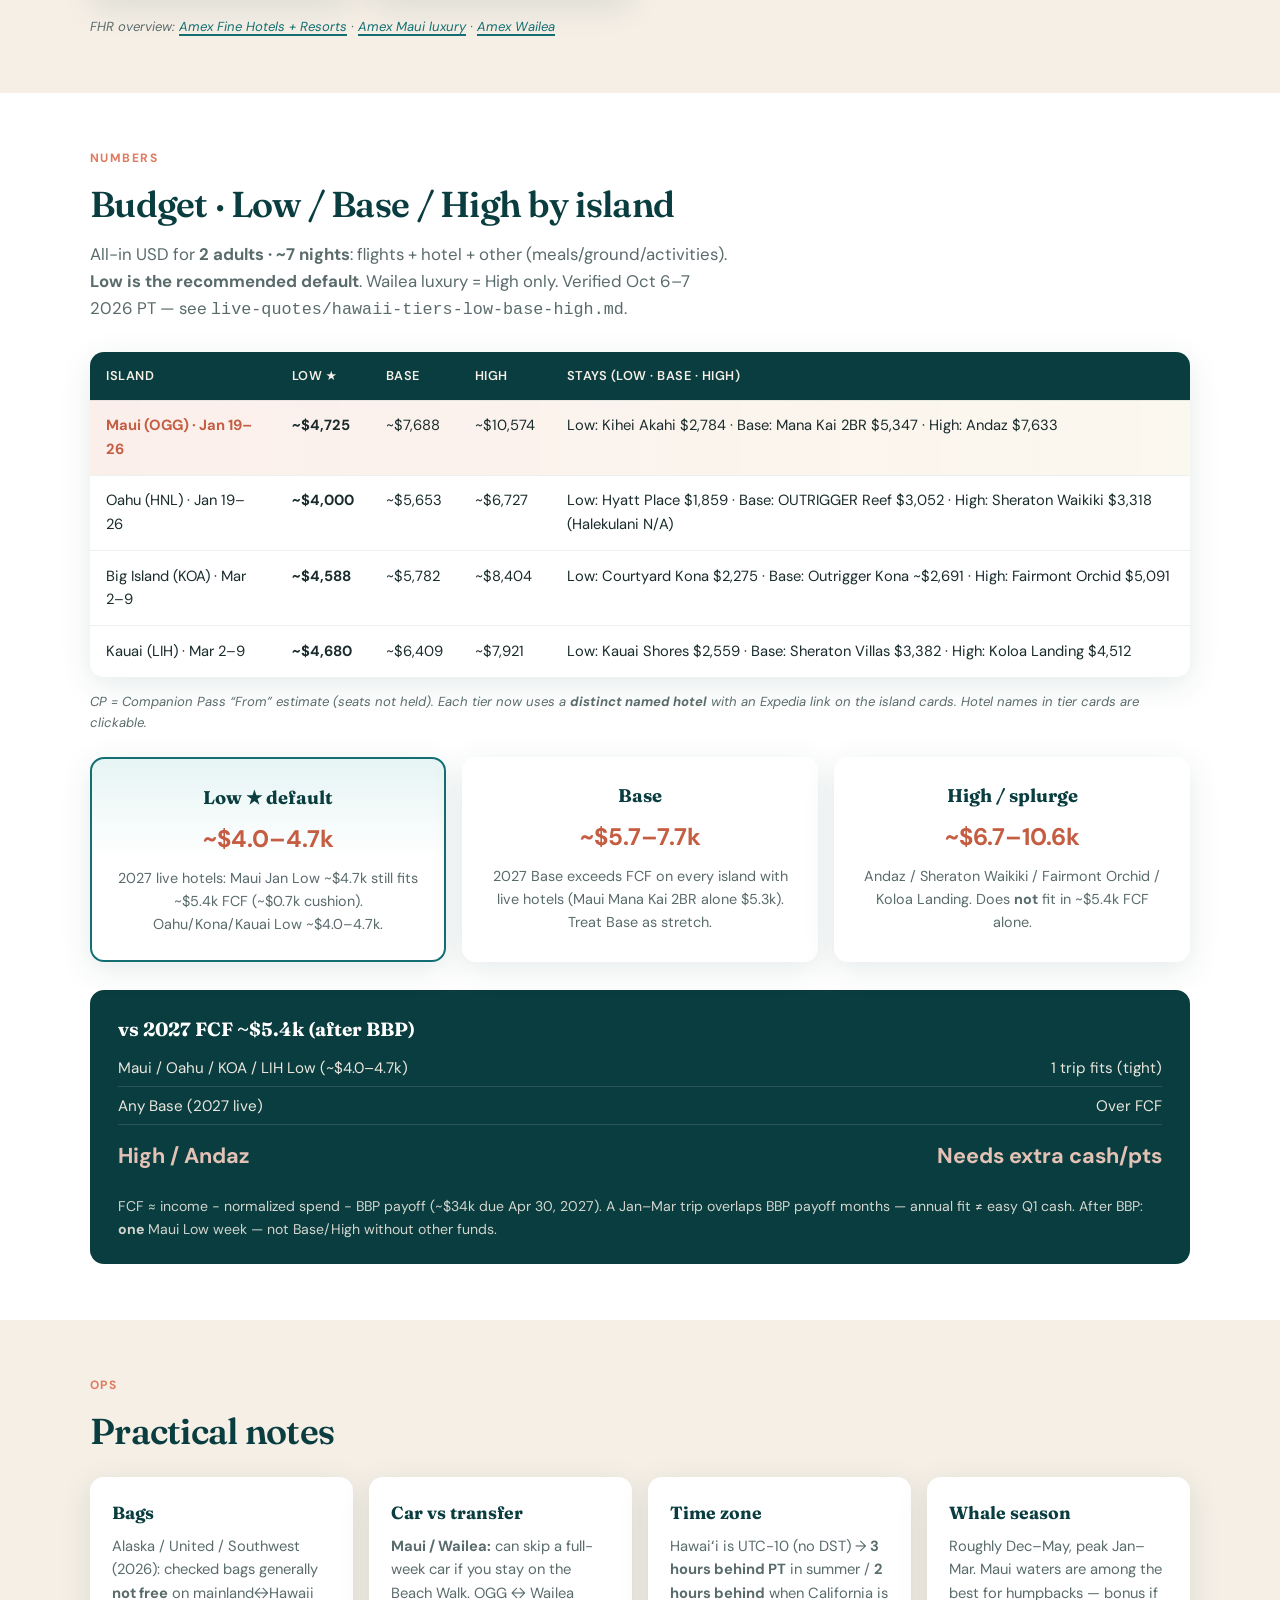
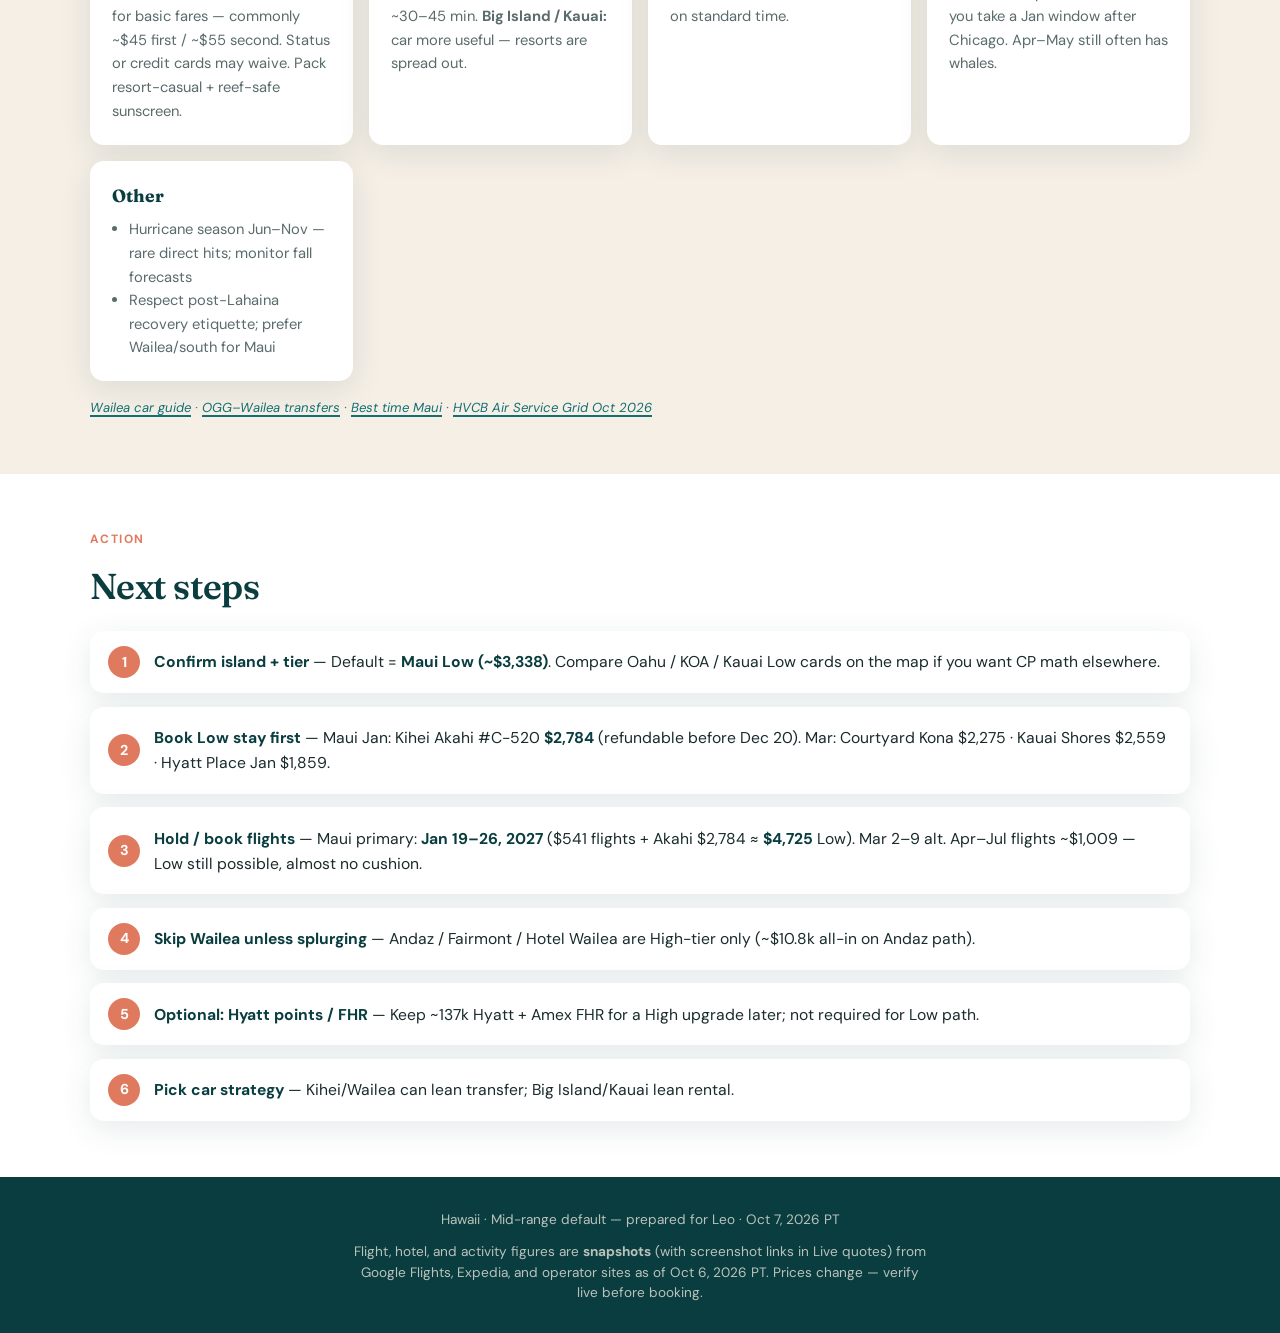
==== commit 316ce79f: "Shift the trip plan to calendar year 2027. Primary Maui Low is Jan 19–26: $541 flights plus Kihei Ak" ====
--- a/index.html
+++ b/index.html
@@ -39,8 +39,8 @@
         puts Maui Low near <strong>~$3.3k all-in</strong>. Wailea Andaz is High / splurge only.
       </p>
       <div class="hero-picks">
-        <span class="pill primary">Recommended · Low · Maui ~$3,338 all-in</span>
-        <span class="pill value">Nov 10–17 2026 · ~$541 flights · Kihei condo</span>
+        <span class="pill primary">Recommended · Low · Maui Jan ~$4,725 all-in</span>
+        <span class="pill value">Jan 19–26 2027 · $541 flights · Akahi $2,784</span>
       </div>
       <p class="hero-meta">Research &amp; snapshots as of Oct 6, 2026 PT · Verify live before booking</p>
       <p class="hero-cta"><a href="#island-map">Click an island below</a> to explore Maui, Oahu, Big Island, or Kauai.</p>
@@ -189,7 +189,7 @@
     <div class="wrap">
       <p class="section-label">Calendar</p>
       <h2>Date windows</h2>
-      <p class="lede">Proposed 7-night Sat–Sat trips clear of known blocks. Late Apr–May is the best overall weather/crowd/price balance for Maui (primary). Same windows work as planning anchors for other islands — re-check fares per airport.</p>
+      <p class="lede">Calendar <strong>2027</strong> only. Primary = Maui Jan 19–26 (or Feb 2–9) at ~$541. Mar 2–9 is the Mar–Jul winner (~$727 Maui; Kauai $721). Apr–Jul Maui mostly ~$1,009. Live Expedia hotels for those weeks loading next.</p>
 
       <p style="font-size:0.85rem;font-weight:600;color:var(--muted);margin-bottom:0.5rem;">Blocked — do not book</p>
       <div class="blocked-list" aria-label="Blocked dates">
@@ -210,42 +210,41 @@
             </tr>
           </thead>
           <tbody>
-            <tr>
-              <td>Nov 10–17, 2026 <span class="badge badge-primary">Primary · cheapest</span></td>
+            <tr class="highlight">
+              <td>Jan 19–26, 2027 <span class="badge badge-primary">Primary · cheapest 2027</span></td>
               <td>Tue–Tue</td>
-              <td>~$541 RT (2 pax)</td>
-              <td>Soft shoulder before Thanksgiving; chill guided week</td>
-            </tr>
-
-            <tr>
-              <td>Oct 17–24, 2026</td>
+              <td><strong>~$541</strong> · United</td>
+              <td>Cheapest 2027 Maui nonstop (tie Feb 2–9). Best FCF fit for Low.</td>
+            </tr>
+            <tr>
+              <td>Feb 2–9, 2027</td>
+              <td>Tue–Tue</td>
+              <td>~$541 · United</td>
+              <td>Same $541 as Jan — winter Low alt</td>
+            </tr>
+            <tr>
+              <td>Mar 2–9, 2027 <span class="badge">Mar–Jul winner</span></td>
+              <td>Tue–Tue</td>
+              <td>~$727 · United</td>
+              <td>Cheapest Mar–Jul Maui. Also best KOA $913 / LIH $721 / HNL $801 that week.</td>
+            </tr>
+            <tr>
+              <td>Apr–Jul 2027 (biweekly sample)</td>
+              <td>Tue–Tue</td>
+              <td>~$1,009–1,085 plateau</td>
+              <td>Most Maui weeks ~$1,009. Fits Low annually but little cushion vs ~$5.4k FCF.</td>
+            </tr>
+            <tr>
+              <td>Apr 17–24, 2027</td>
               <td>Sat–Sat</td>
-              <td>~$1,278 · Alaska/Hawaiian</td>
-              <td>Fall shoulder; before Thanksgiving block</td>
-            </tr>
-            <tr class="highlight">
-              <td>Apr 17–24, 2027 <span class="badge badge-best">Cheapest</span></td>
-              <td>Sat–Sat</td>
-              <td><strong>~$1,069</strong> · United</td>
-              <td>Spring shoulder value pick; Maui hotel Expedia totals on island panel</td>
-            </tr>
-            <tr class="highlight">
-              <td>May 1–8, 2027 <span class="badge">Weather alt</span></td>
-              <td>Sat–Sat</td>
-              <td>~Nearby May 8–15 ~$1,238</td>
-              <td>Top weather/crowd/price; clear of all blocks</td>
-            </tr>
-            <tr>
-              <td>May 8–15, 2027</td>
-              <td>Sat–Sat</td>
-              <td>~$1,238 · United</td>
-              <td>Adjacent to primary; live Google Flights scrape</td>
+              <td>~$1,063 · United</td>
+              <td>Spring shoulder — not the cheapest (Jan/Feb/Mar beat it)</td>
             </tr>
             <tr>
               <td>Oct 2–9, 2027</td>
               <td>Sat–Sat</td>
               <td>Not scraped yet</td>
-              <td>After Sep Asia buffer; classic fall value</td>
+              <td>After Sep Asia buffer</td>
             </tr>
             <tr class="blocked">
               <td>Sep 2027 <span class="badge badge-blocked">Blocked</span></td>
@@ -257,8 +256,7 @@
         </table>
       </div>
       <p class="snapshot-note">
-        Maui (OGG) flight prices from Google Flights nonstop SFO–OGG scrapes saved Oct 6, 2026 PT.
-        Re-check before booking. Bags extra. Other islands: pull live SFO/SJC nonstops for that airport.
+        Maui + other islands: Google Flights nonstop SFO scrapes Oct 7, 2026 PT (Jan–Jul 2027 biweekly). No Mar–Jul week beats Jan/Feb Maui $541. Re-check before booking. Bags extra.
       </p>
     </div>
   </section>
@@ -268,7 +266,7 @@
   <section id="live-quotes" class="live-quotes-section">
     <div class="wrap">
       <p class="section-label">Verify live</p>
-      <h2>Live quotes · Nov 10–17, 2026</h2>
+      <h2>Live quotes · 2027 windows</h2>
       <p class="lede">
         Screenshot thumbnails from Google Flights, Expedia (ocean view), and operator sites —
         click any card to open the live search. 2 adults · as of <strong>Oct 6, 2026 PT</strong>.
@@ -533,32 +531,32 @@
           </thead>
           <tbody>
             <tr class="highlight">
-              <td>Maui (OGG)</td>
-              <td><strong>~$3,338</strong></td>
-              <td>~$4,366</td>
-              <td>~$10,346</td>
-              <td>Low: Kihei Akahi $1,397 · Base: Mana Kai $2,025 · High: Andaz $6,666</td>
-            </tr>
-            <tr>
-              <td>Oahu (HNL)</td>
-              <td><strong>~$3,421</strong> <span class="badge">CP</span></td>
-              <td>~$5,147</td>
-              <td>~$10,209</td>
-              <td>Low: Hyatt Place $1,655 · Base: OUTRIGGER Reef $2,608 · High: Halekulani $6,849</td>
-            </tr>
-            <tr>
-              <td>Big Island (KOA)</td>
-              <td><strong>~$3,997</strong> <span class="badge">CP</span></td>
-              <td>~$5,607</td>
-              <td>~$11,883</td>
-              <td>Low: Courtyard Kona $2,075 · Base: Outrigger Kona $2,516 · High: Fairmont Orchid $8,450</td>
-            </tr>
-            <tr>
-              <td>Kauai (LIH)</td>
-              <td><strong>~$4,071</strong> <span class="badge">CP</span></td>
-              <td>~$6,077</td>
-              <td>~$7,318</td>
-              <td>Low: Kauai Shores $2,335 · Base: Sheraton Villas $3,050 · High: Koloa Landing $3,978</td>
+              <td>Maui (OGG) · Jan 19–26</td>
+              <td><strong>~$4,725</strong></td>
+              <td>~$7,688</td>
+              <td>~$10,574</td>
+              <td>Low: Kihei Akahi $2,784 · Base: Mana Kai 2BR $5,347 · High: Andaz $7,633</td>
+            </tr>
+            <tr>
+              <td>Oahu (HNL) · Jan 19–26</td>
+              <td><strong>~$4,000</strong></td>
+              <td>~$5,653</td>
+              <td>~$6,727</td>
+              <td>Low: Hyatt Place $1,859 · Base: OUTRIGGER Reef $3,052 · High: Sheraton Waikiki $3,318 (Halekulani N/A)</td>
+            </tr>
+            <tr>
+              <td>Big Island (KOA) · Mar 2–9</td>
+              <td><strong>~$4,588</strong></td>
+              <td>~$5,782</td>
+              <td>~$8,404</td>
+              <td>Low: Courtyard Kona $2,275 · Base: Outrigger Kona ~$2,691 · High: Fairmont Orchid $5,091</td>
+            </tr>
+            <tr>
+              <td>Kauai (LIH) · Mar 2–9</td>
+              <td><strong>~$4,680</strong></td>
+              <td>~$6,409</td>
+              <td>~$7,921</td>
+              <td>Low: Kauai Shores $2,559 · Base: Sheraton Villas $3,382 · High: Koloa Landing $4,512</td>
             </tr>
           </tbody>
         </table>
@@ -568,31 +566,30 @@
       <div class="budget-grid" style="margin-top:1.5rem;">
         <article class="budget-card recommended">
           <h3>Low ★ default</h3>
-          <div class="budget-range">~$3.3–4.1k</div>
-          <p>Cheapest nonstop window + mid-range condo/hotel + lean other. Fits 2027 FCF ~$5.4k after BBP (1 trip).</p>
+          <div class="budget-range">~$4.0–4.7k</div>
+          <p>2027 live hotels: Maui Jan Low ~$4.7k still fits ~$5.4k FCF (~$0.7k cushion). Oahu/Kona/Kauai Low ~$4.0–4.7k.</p>
         </article>
         <article class="budget-card">
           <h3>Base</h3>
-          <div class="budget-range">~$4.4–6.1k</div>
-          <p>Step-up named hotel (not the Low stay) + fuller other + cash-for-two flights. Maui Base fits FCF; Oahu/Kona/Kauai Base are over or tight.</p>
+          <div class="budget-range">~$5.7–7.7k</div>
+          <p>2027 Base exceeds FCF on every island with live hotels (Maui Mana Kai 2BR alone $5.3k). Treat Base as stretch.</p>
         </article>
         <article class="budget-card">
           <h3>High / splurge</h3>
-          <div class="budget-range">~$7.3–11.9k</div>
-          <p>Named luxury: Andaz / Halekulani / Fairmont Orchid / Koloa Landing + richer other. Does <strong>not</strong> fit in ~$5.4k FCF alone.</p>
+          <div class="budget-range">~$6.7–10.6k</div>
+          <p>Andaz / Sheraton Waikiki / Fairmont Orchid / Koloa Landing. Does <strong>not</strong> fit in ~$5.4k FCF alone.</p>
         </article>
       </div>
 
       <div class="sample-total trip-snapshot">
         <h3>vs 2027 FCF ~$5.4k (after BBP)</h3>
         <div class="math">
-          <div class="row"><span>Any island Low ($3.3–4.1k)</span><span>1 trip fits</span></div>
-          <div class="row"><span>Maui Base (~$4.4k)</span><span>1 trip fits</span></div>
-          <div class="row"><span>Oahu / Kona / Kauai Base</span><span>Over FCF (~$5.1–6.1k)</span></div>
-          <div class="row total"><span>High (Andaz / Orchid / Halekulani)</span><span>Needs extra cash/pts</span></div>
+          <div class="row"><span>Maui / Oahu / KOA / LIH Low (~$4.0–4.7k)</span><span>1 trip fits (tight)</span></div>
+          <div class="row"><span>Any Base (2027 live)</span><span>Over FCF</span></div>
+          <div class="row total"><span>High / Andaz</span><span>Needs extra cash/pts</span></div>
         </div>
         <p style="margin-top:1rem;font-size:0.88rem;opacity:0.85;">
-          FCF ≈ income − normalized spend − BBP payoff. After BBP: <strong>one</strong> Low or Base week — not two, and not High without other funds.
+          FCF ≈ income − normalized spend − BBP payoff (~$34k due Apr 30, 2027). A Jan–Mar trip overlaps BBP payoff months — annual fit ≠ easy Q1 cash. After BBP: <strong>one</strong> Maui Low week — not Base/High without other funds.
         </p>
       </div>
     </div>
@@ -644,8 +641,8 @@
       <h2>Next steps</h2>
       <ol class="steps mt-1">
         <li><strong>Confirm island + tier</strong> — Default = <strong>Maui Low (~$3,338)</strong>. Compare Oahu / KOA / Kauai Low cards on the map if you want CP math elsewhere.</li>
-        <li><strong>Book mid-range stay first</strong> — Maui: Kihei Akahi #C-520 $1,397 (refundable only until Oct 11). Other islands: Hyatt Place Waikiki $1,655 · Courtyard Kona $2,075 · Kauai Shores $2,335.</li>
-        <li><strong>Hold / book flights</strong> — Maui primary: <strong>Nov 10–17, 2026</strong> (~$541 cash, 2 pax). Use CP “From” estimates on HNL/KOA/LIH only if seats can actually be held.</li>
+        <li><strong>Book Low stay first</strong> — Maui Jan: Kihei Akahi #C-520 <strong>$2,784</strong> (refundable before Dec 20). Mar: Courtyard Kona $2,275 · Kauai Shores $2,559 · Hyatt Place Jan $1,859.</li>
+        <li><strong>Hold / book flights</strong> — Maui primary: <strong>Jan 19–26, 2027</strong> ($541 flights + Akahi $2,784 ≈ <strong>$4,725</strong> Low). Mar 2–9 alt. Apr–Jul flights ~$1,009 — Low still possible, almost no cushion.</li>
         <li><strong>Skip Wailea unless splurging</strong> — Andaz / Fairmont / Hotel Wailea are High-tier only (~$10.8k all-in on Andaz path).</li>
         <li><strong>Optional: Hyatt points / FHR</strong> — Keep ~137k Hyatt + Amex FHR for a High upgrade later; not required for Low path.</li>
         <li><strong>Pick car strategy</strong> — Kihei/Wailea can lean transfer; Big Island/Kauai lean rental.</li>
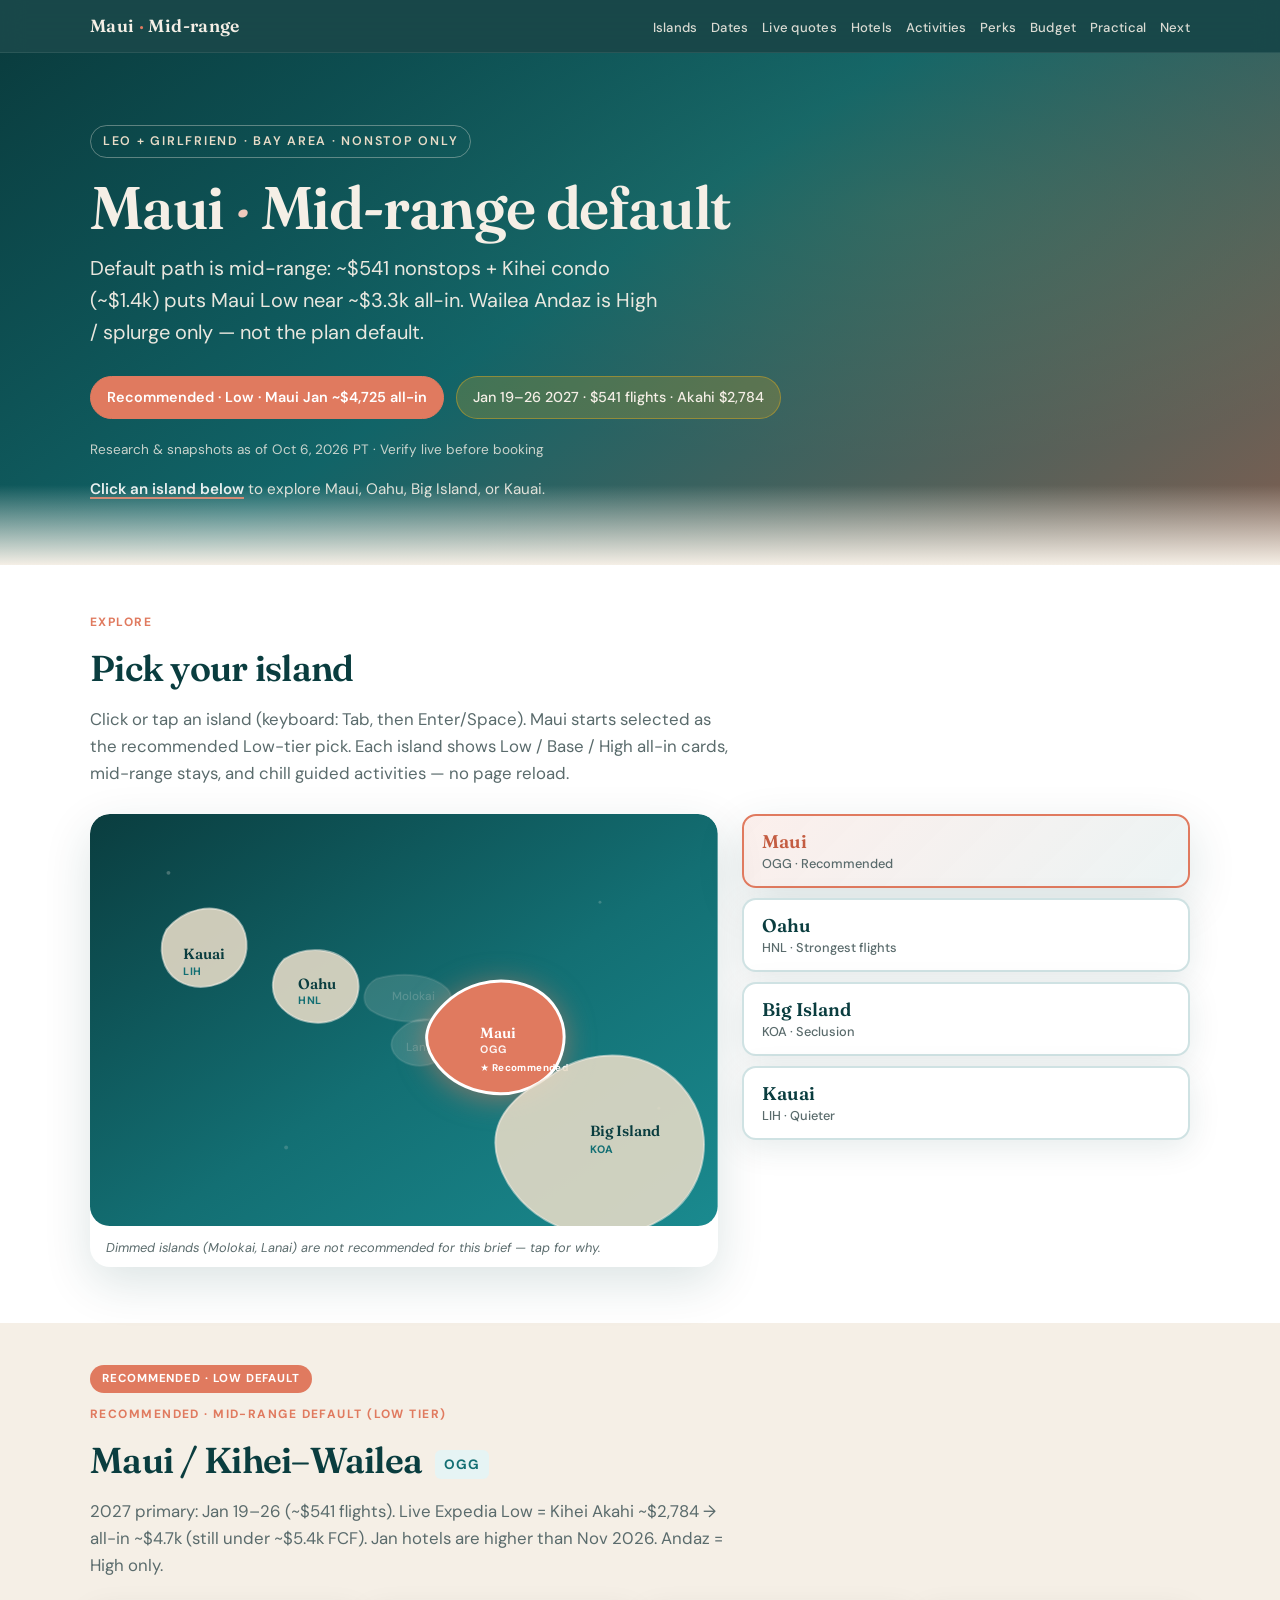
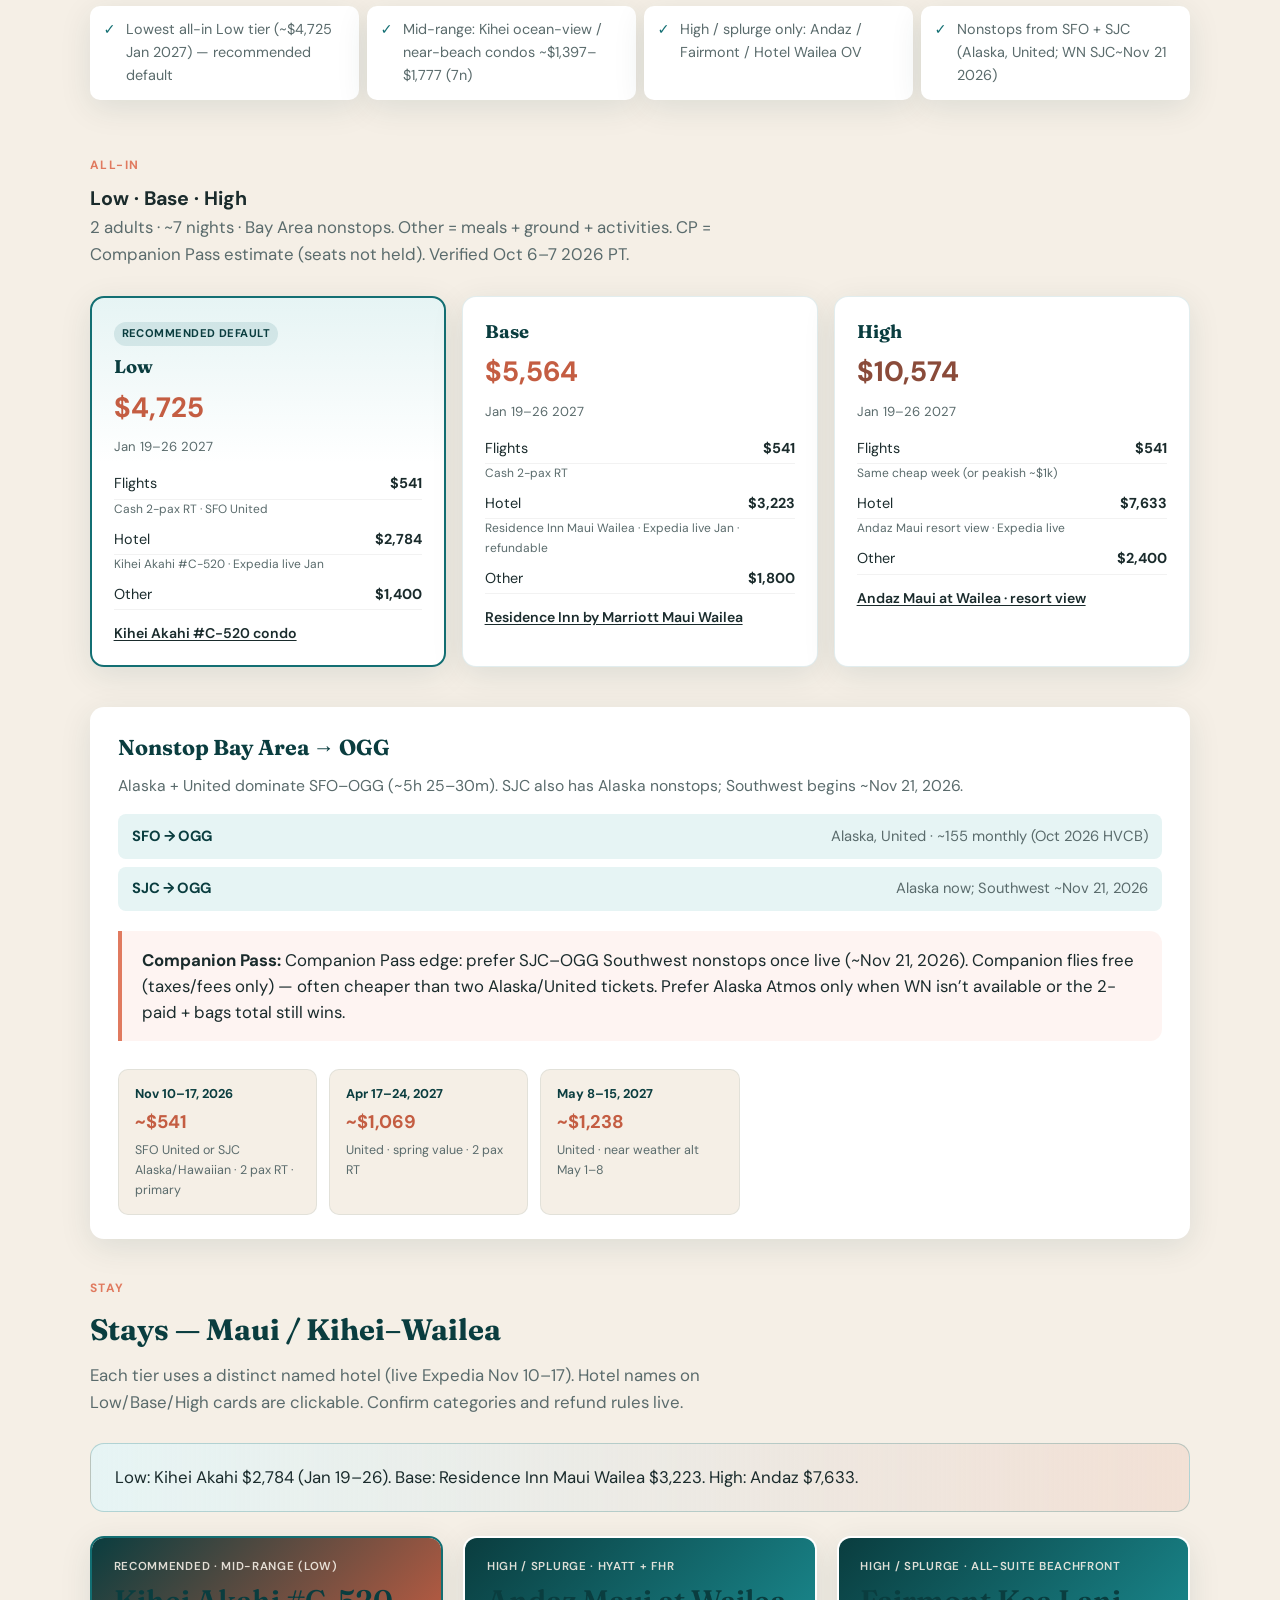
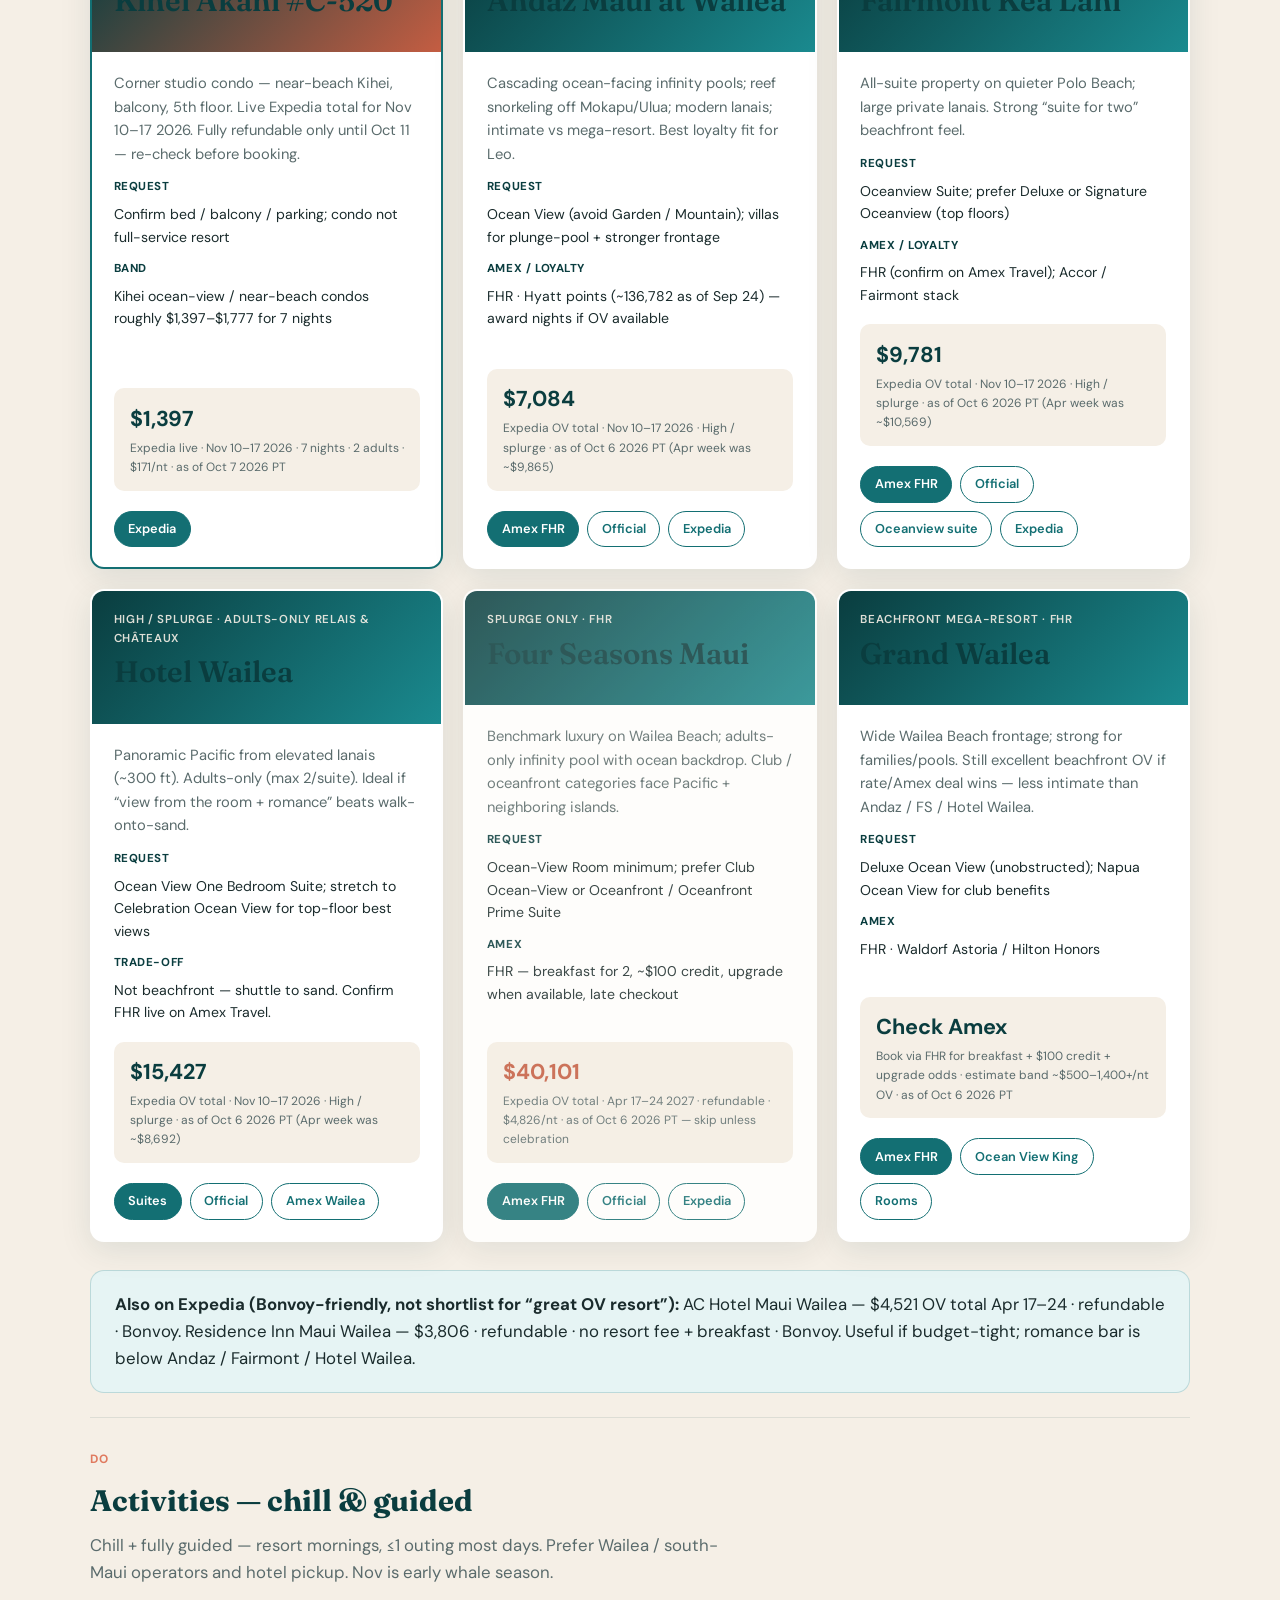
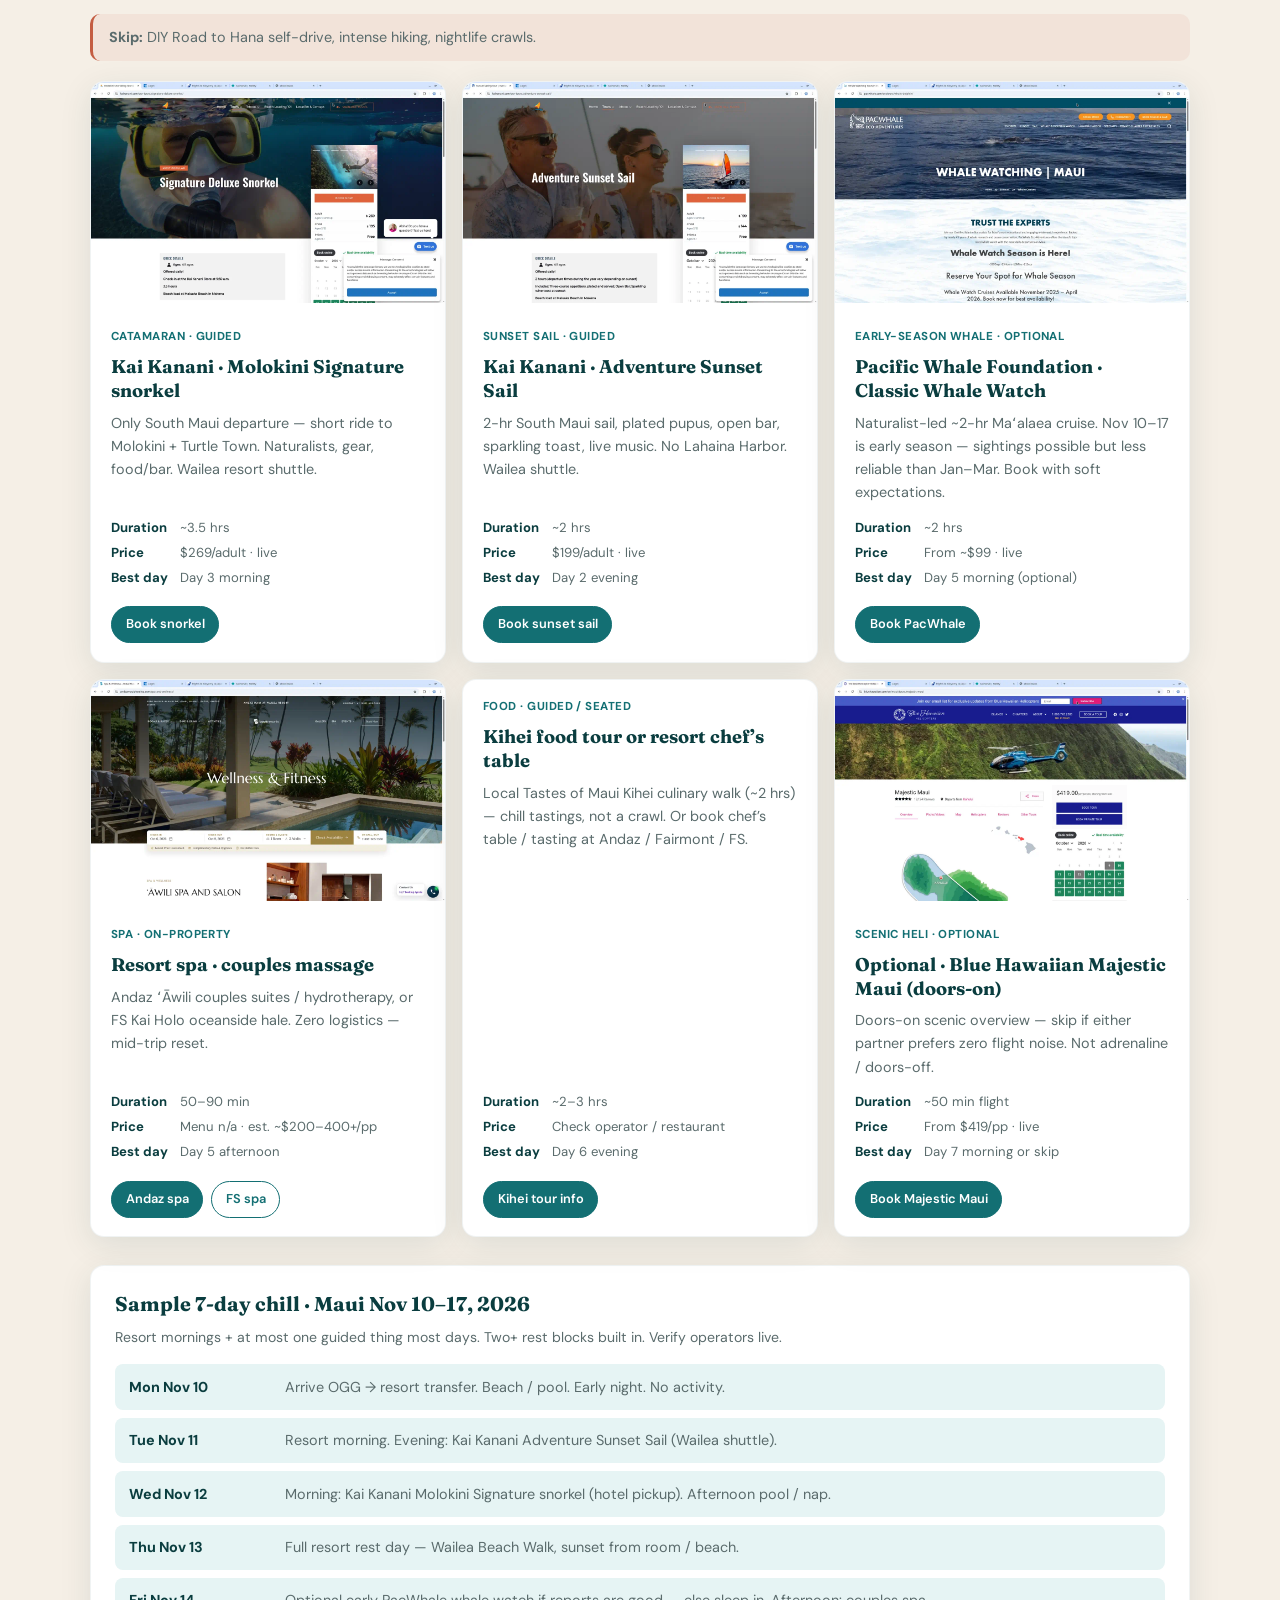
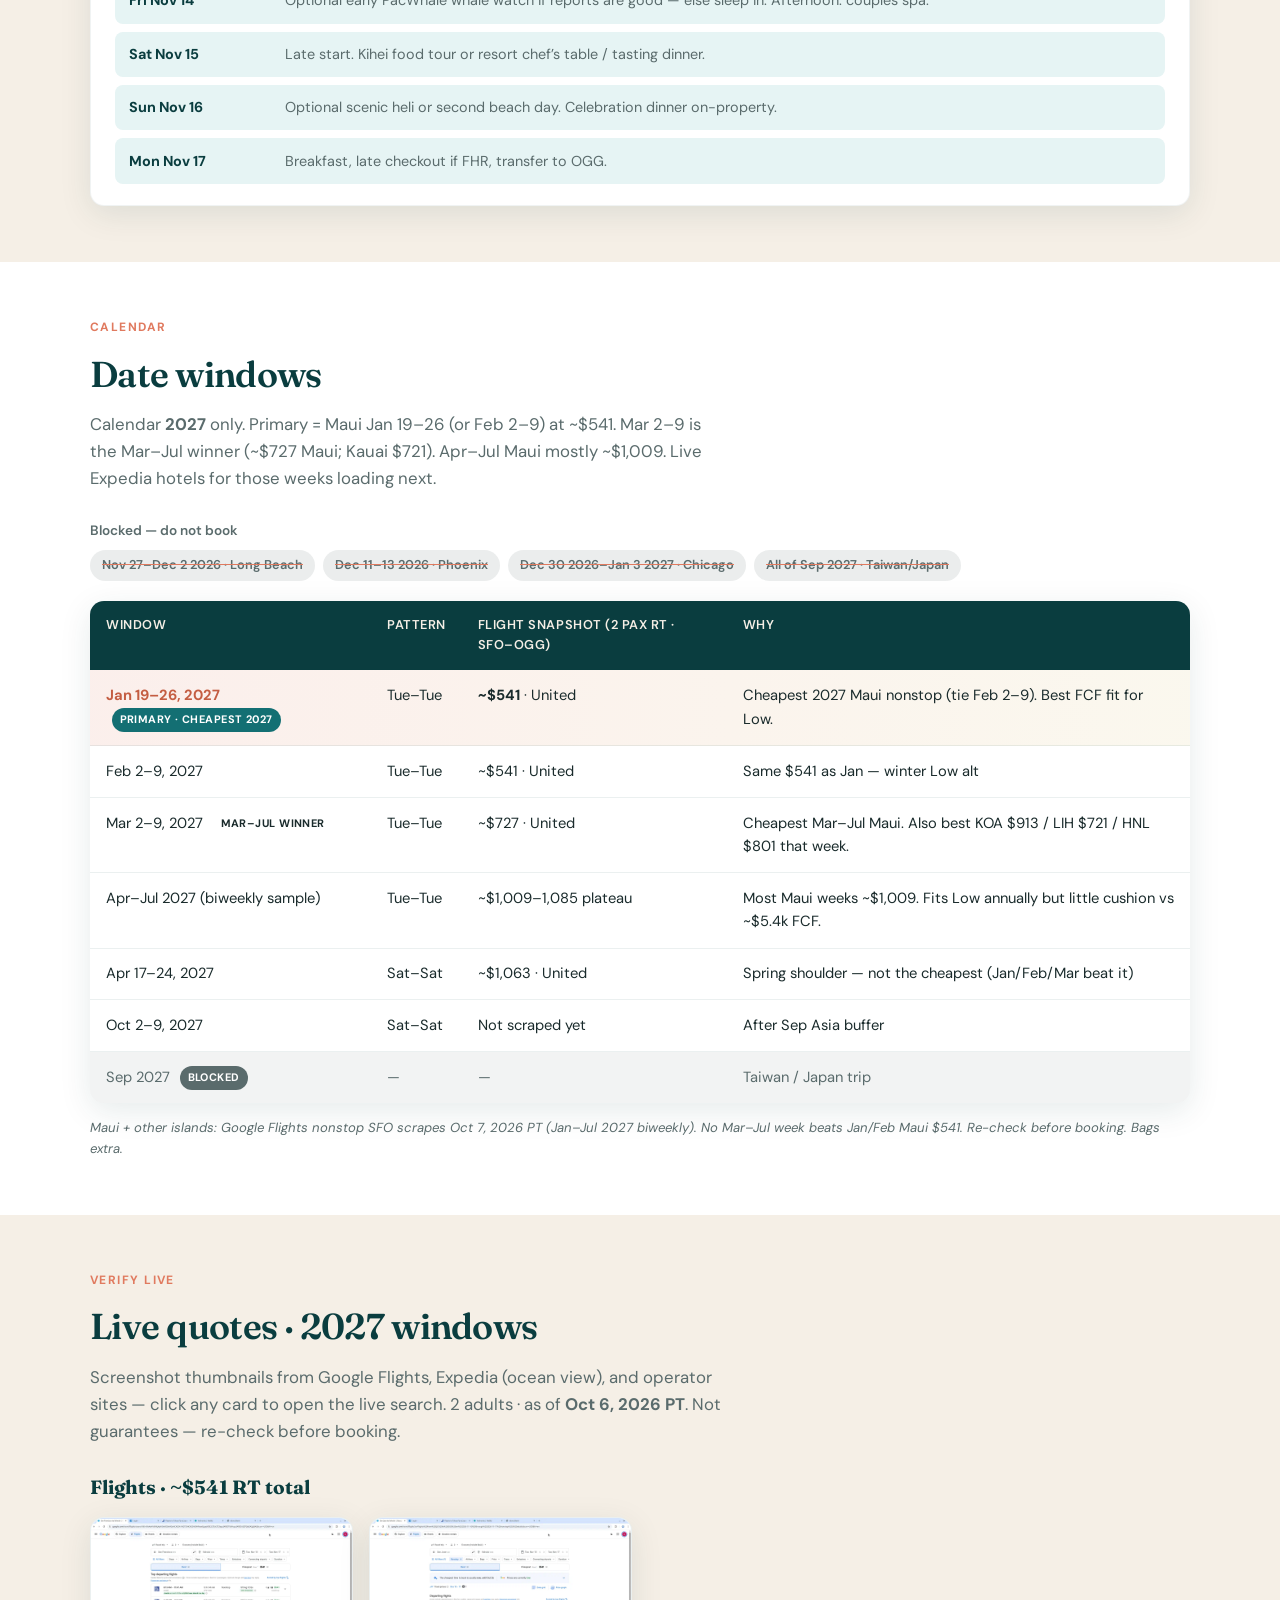
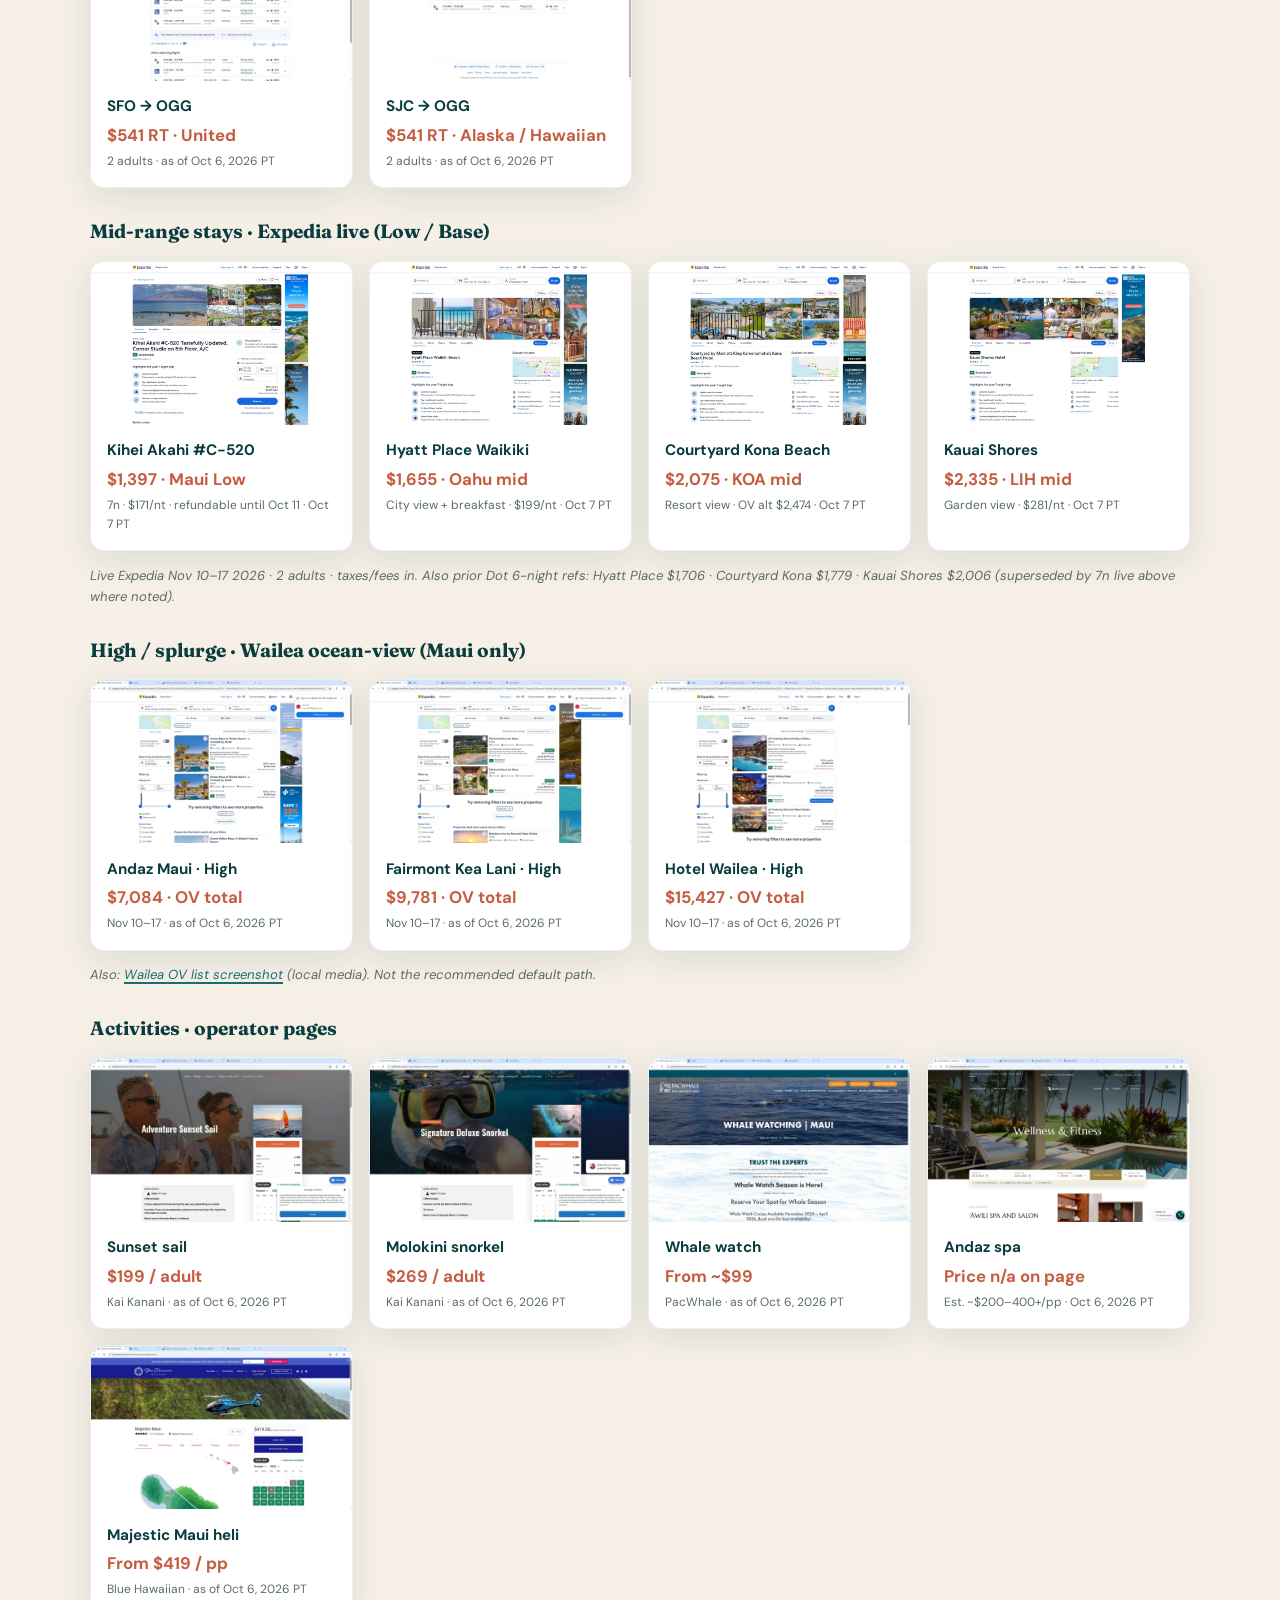
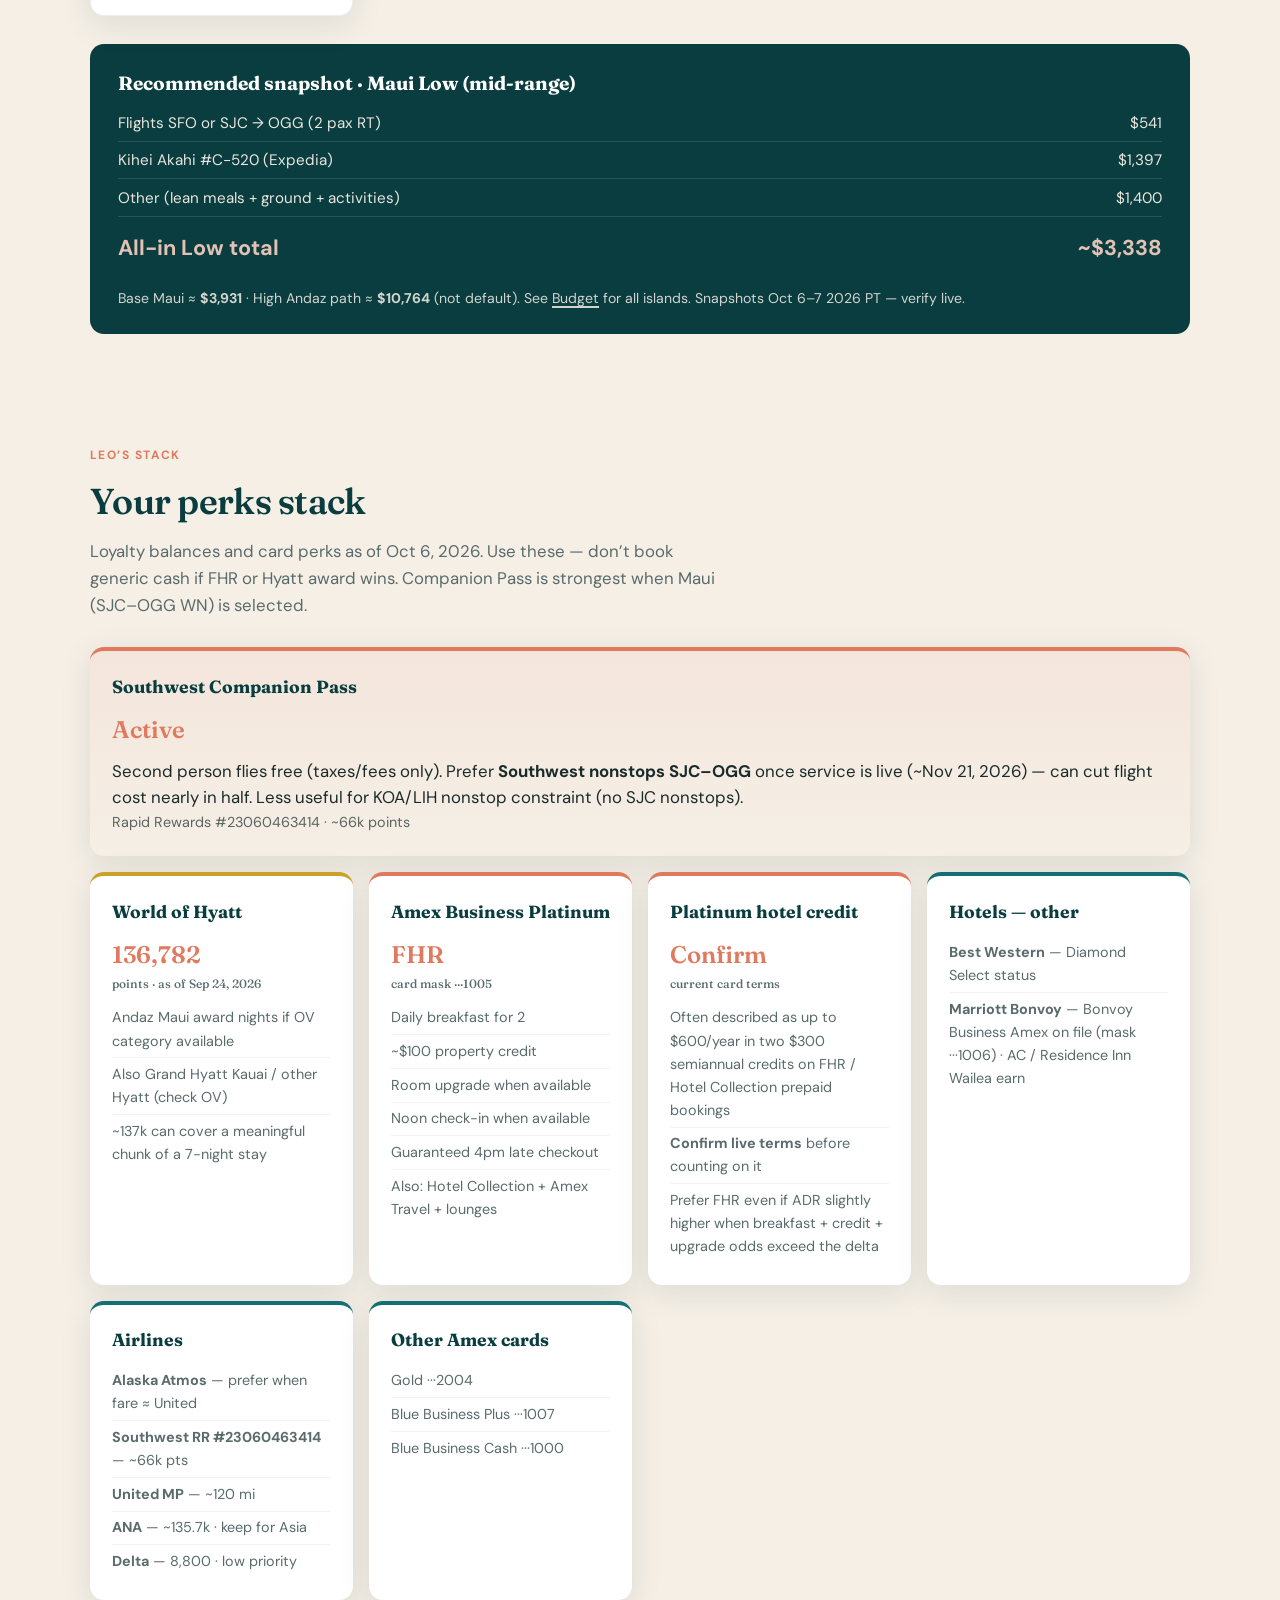
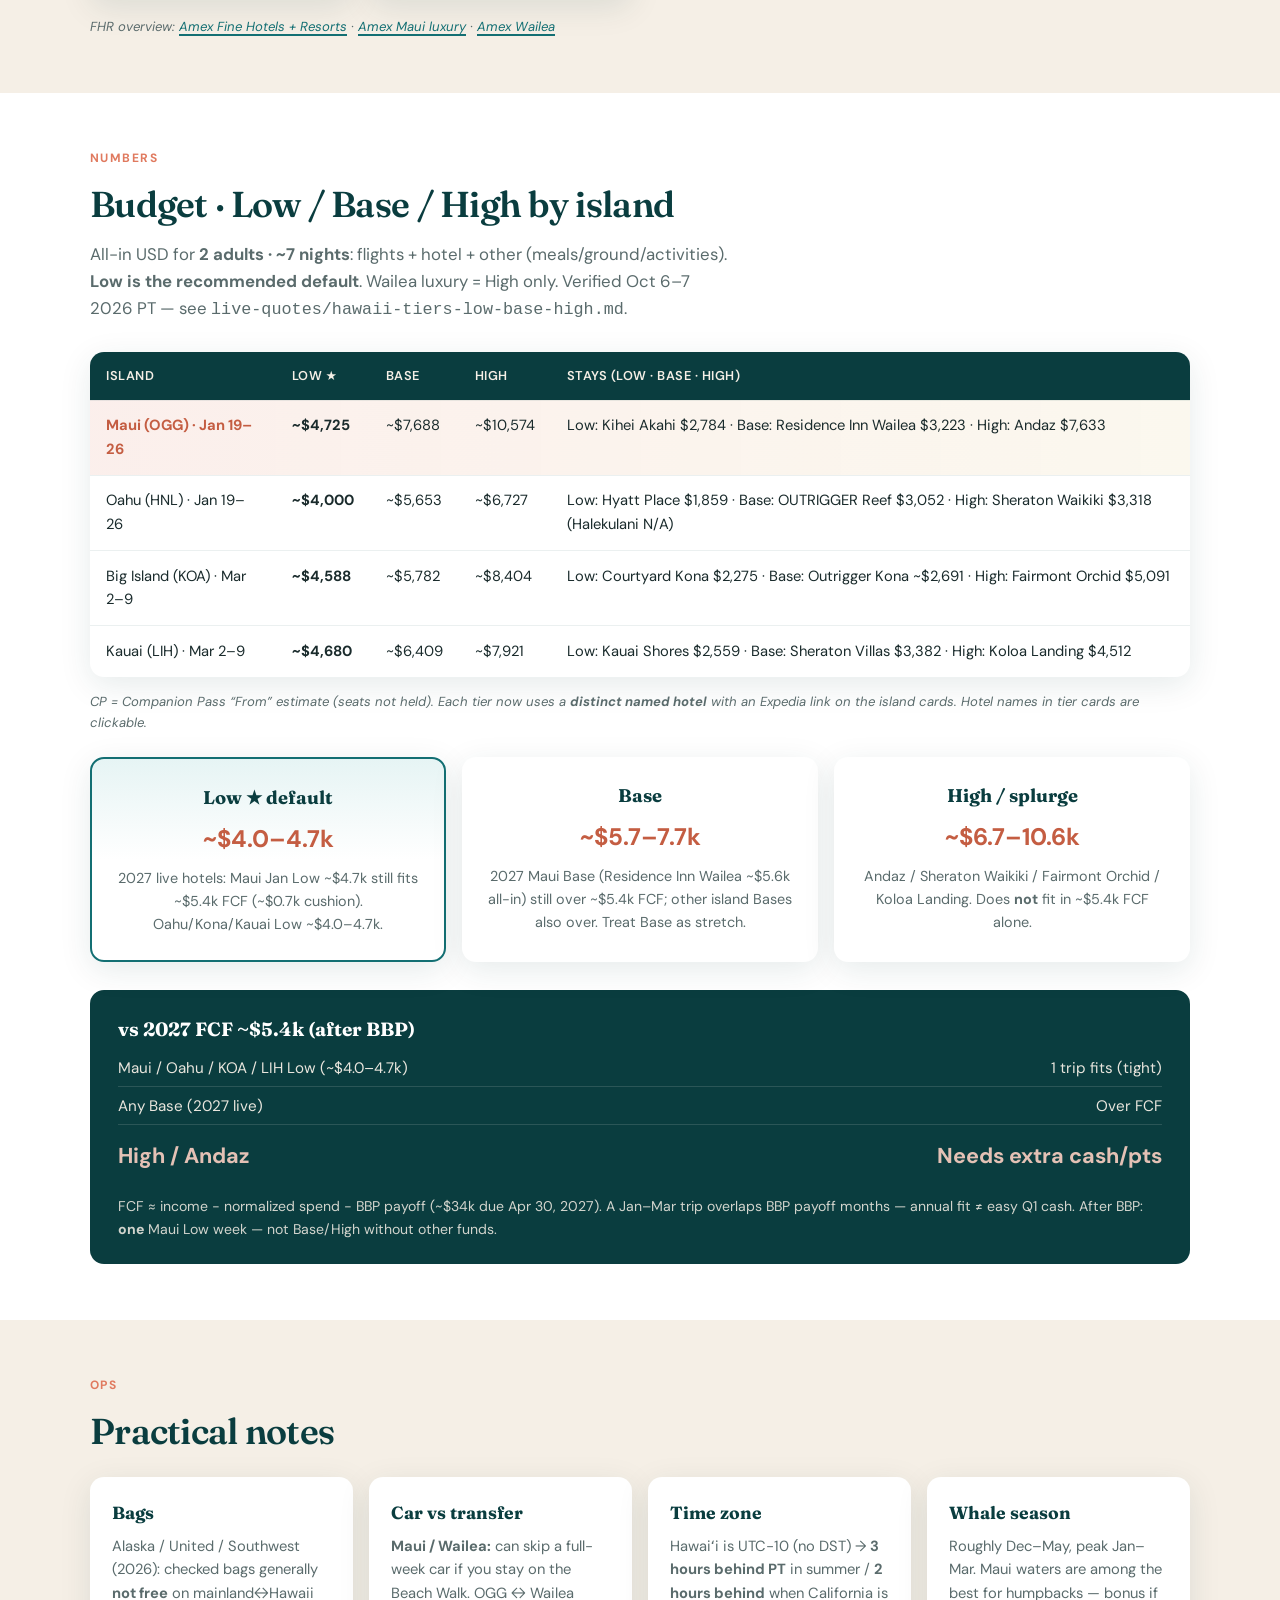
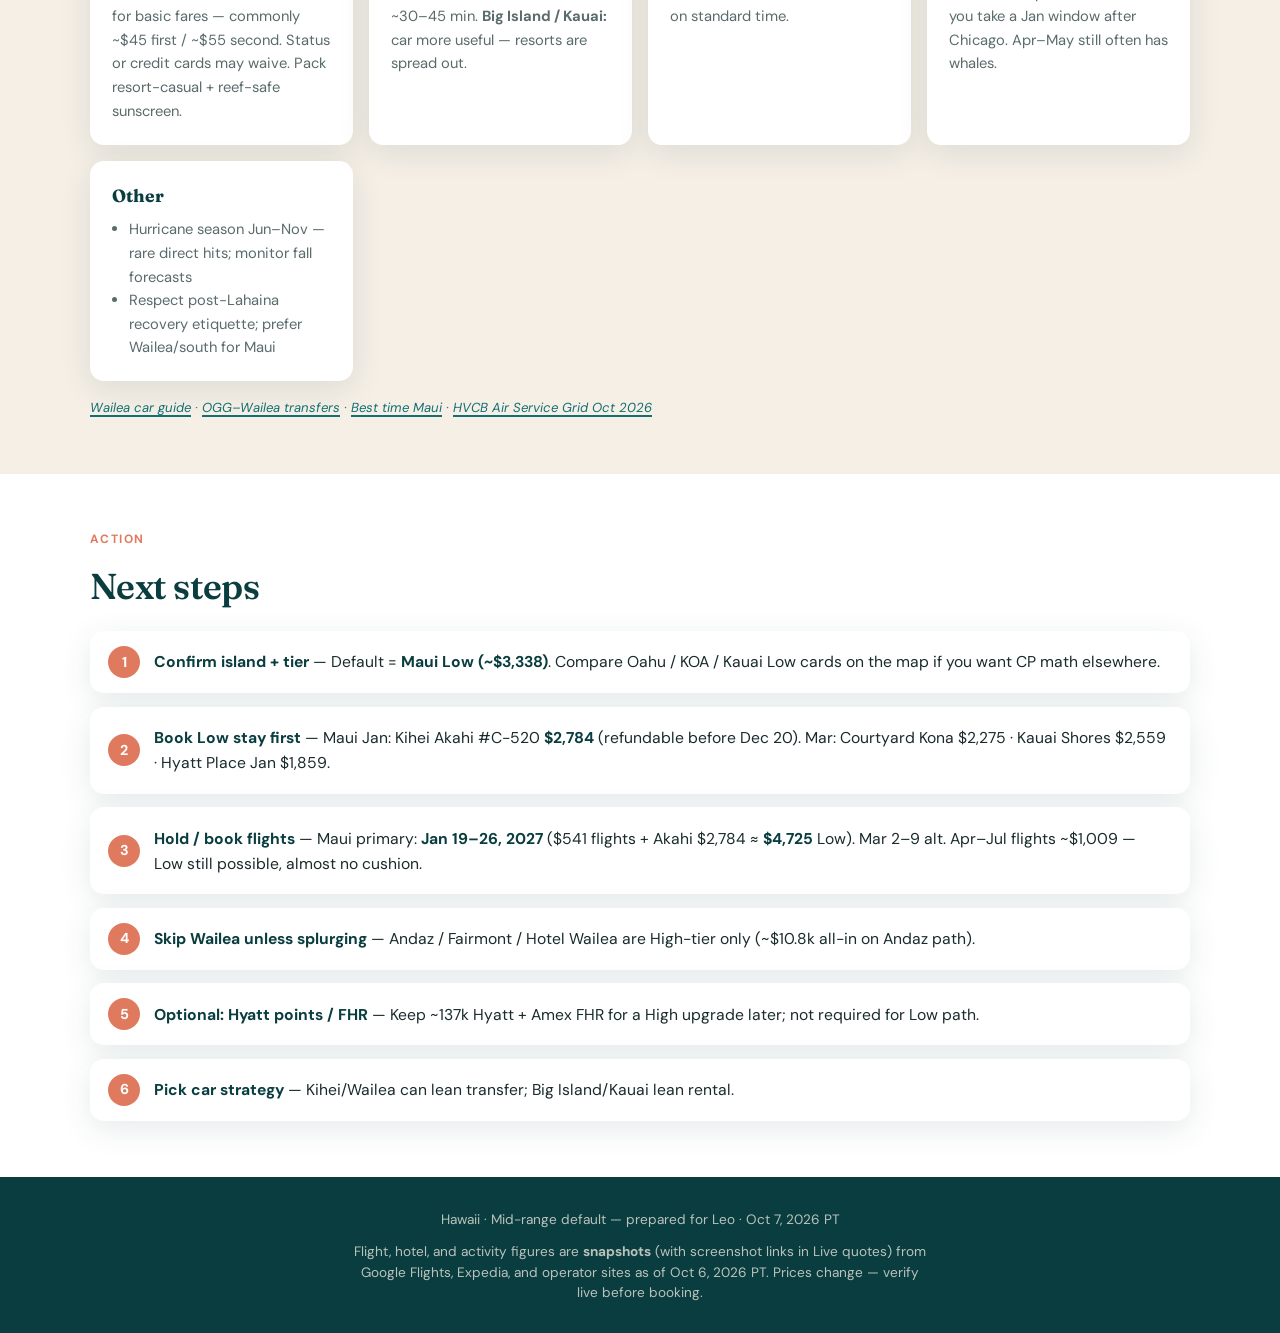
==== commit fbcd8bbf: "Set Maui Base to Residence Inn Wailea. Jan 19–26 2027 Base is Residence Inn at $3,223 hotel and abou" ====
--- a/index.html
+++ b/index.html
@@ -535,7 +535,7 @@
               <td><strong>~$4,725</strong></td>
               <td>~$7,688</td>
               <td>~$10,574</td>
-              <td>Low: Kihei Akahi $2,784 · Base: Mana Kai 2BR $5,347 · High: Andaz $7,633</td>
+              <td>Low: Kihei Akahi $2,784 · Base: Residence Inn Wailea $3,223 · High: Andaz $7,633</td>
             </tr>
             <tr>
               <td>Oahu (HNL) · Jan 19–26</td>
@@ -572,7 +572,7 @@
         <article class="budget-card">
           <h3>Base</h3>
           <div class="budget-range">~$5.7–7.7k</div>
-          <p>2027 Base exceeds FCF on every island with live hotels (Maui Mana Kai 2BR alone $5.3k). Treat Base as stretch.</p>
+          <p>2027 Maui Base (Residence Inn Wailea ~$5.6k all-in) still over ~$5.4k FCF; other island Bases also over. Treat Base as stretch.</p>
         </article>
         <article class="budget-card">
           <h3>High / splurge</h3>
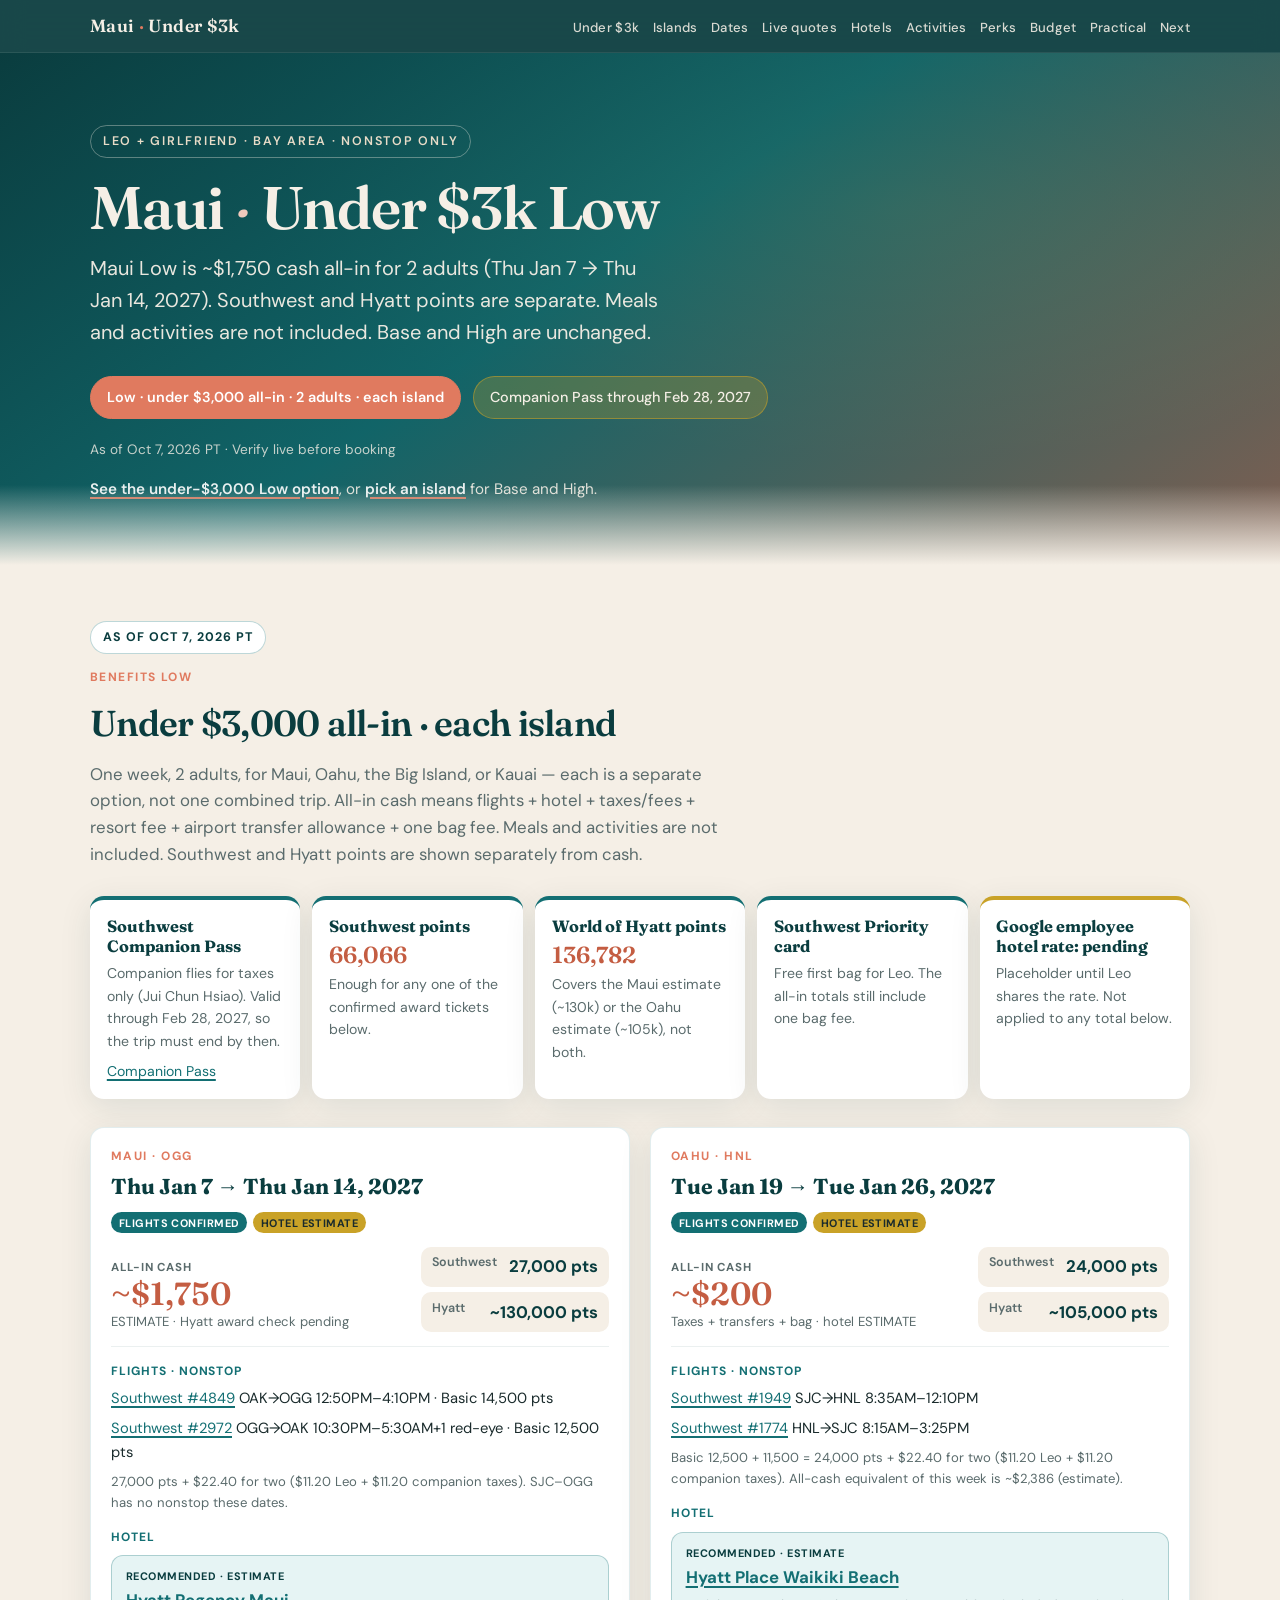
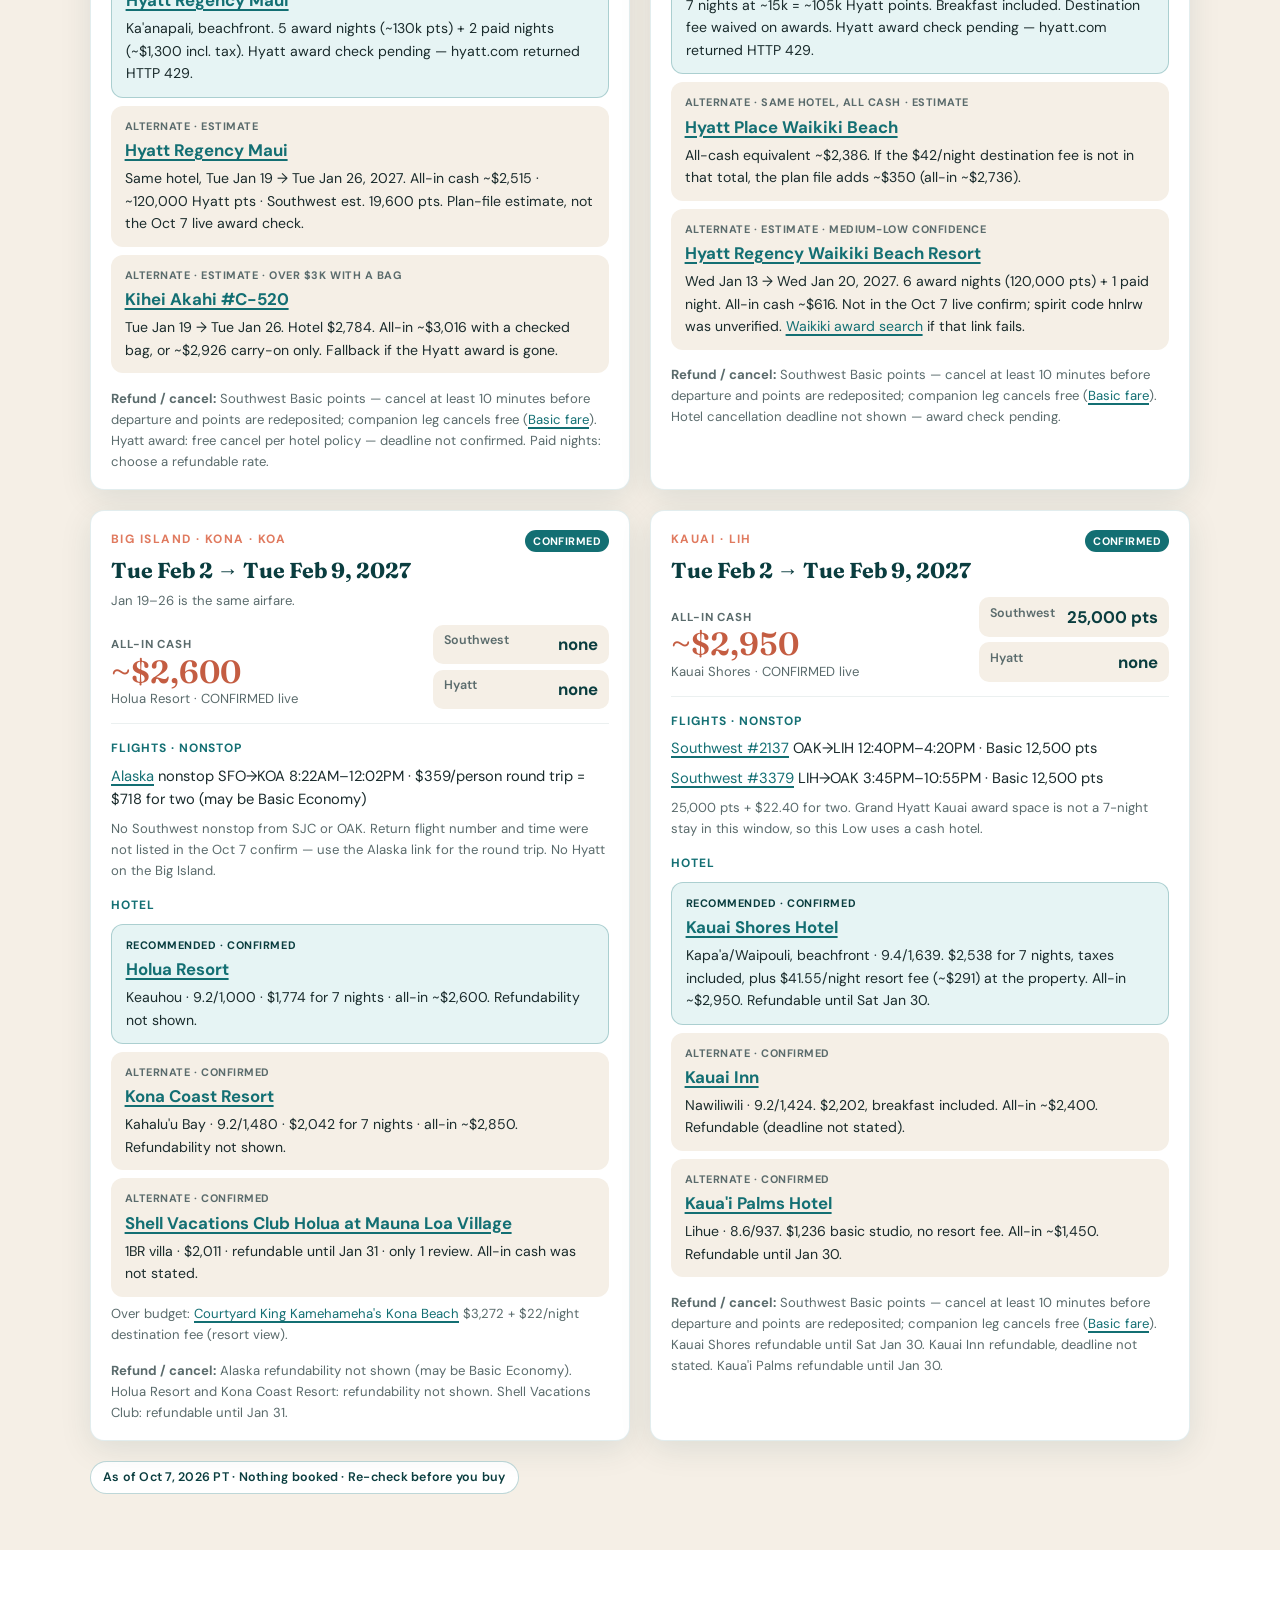
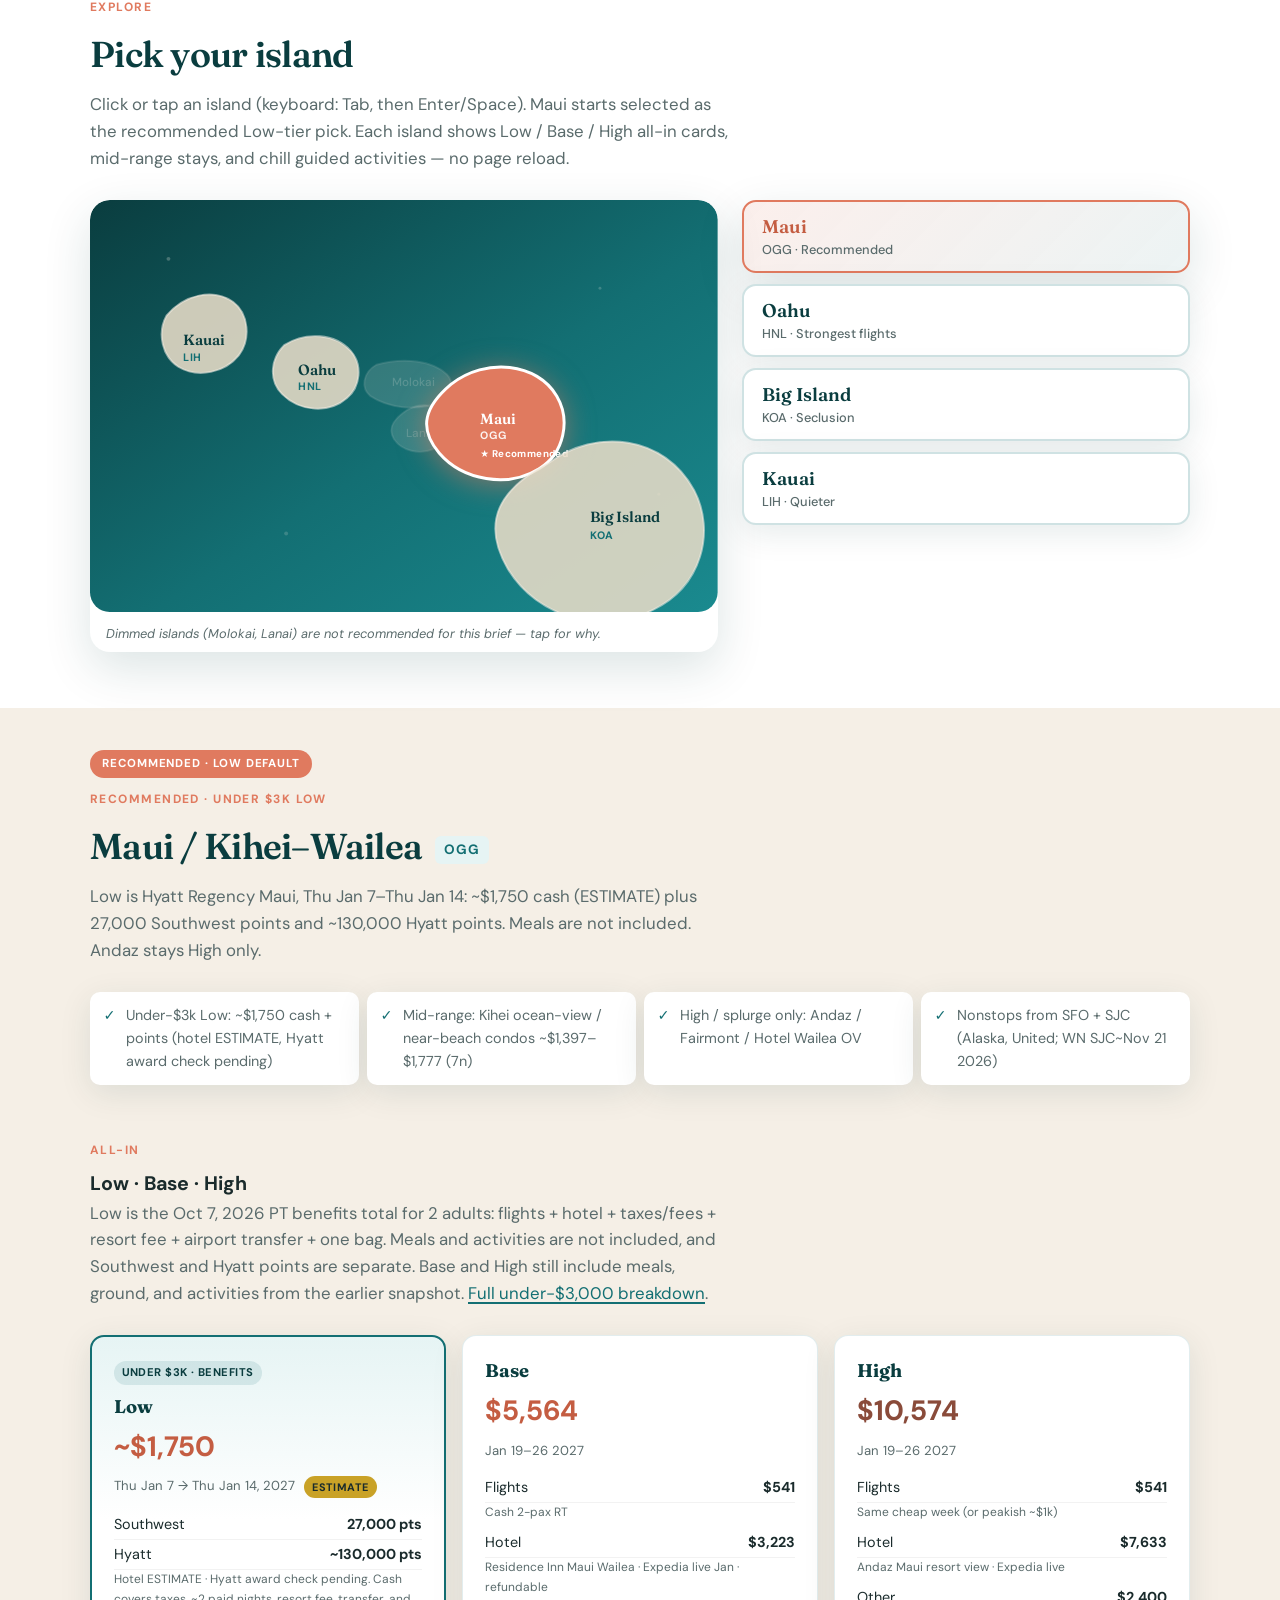
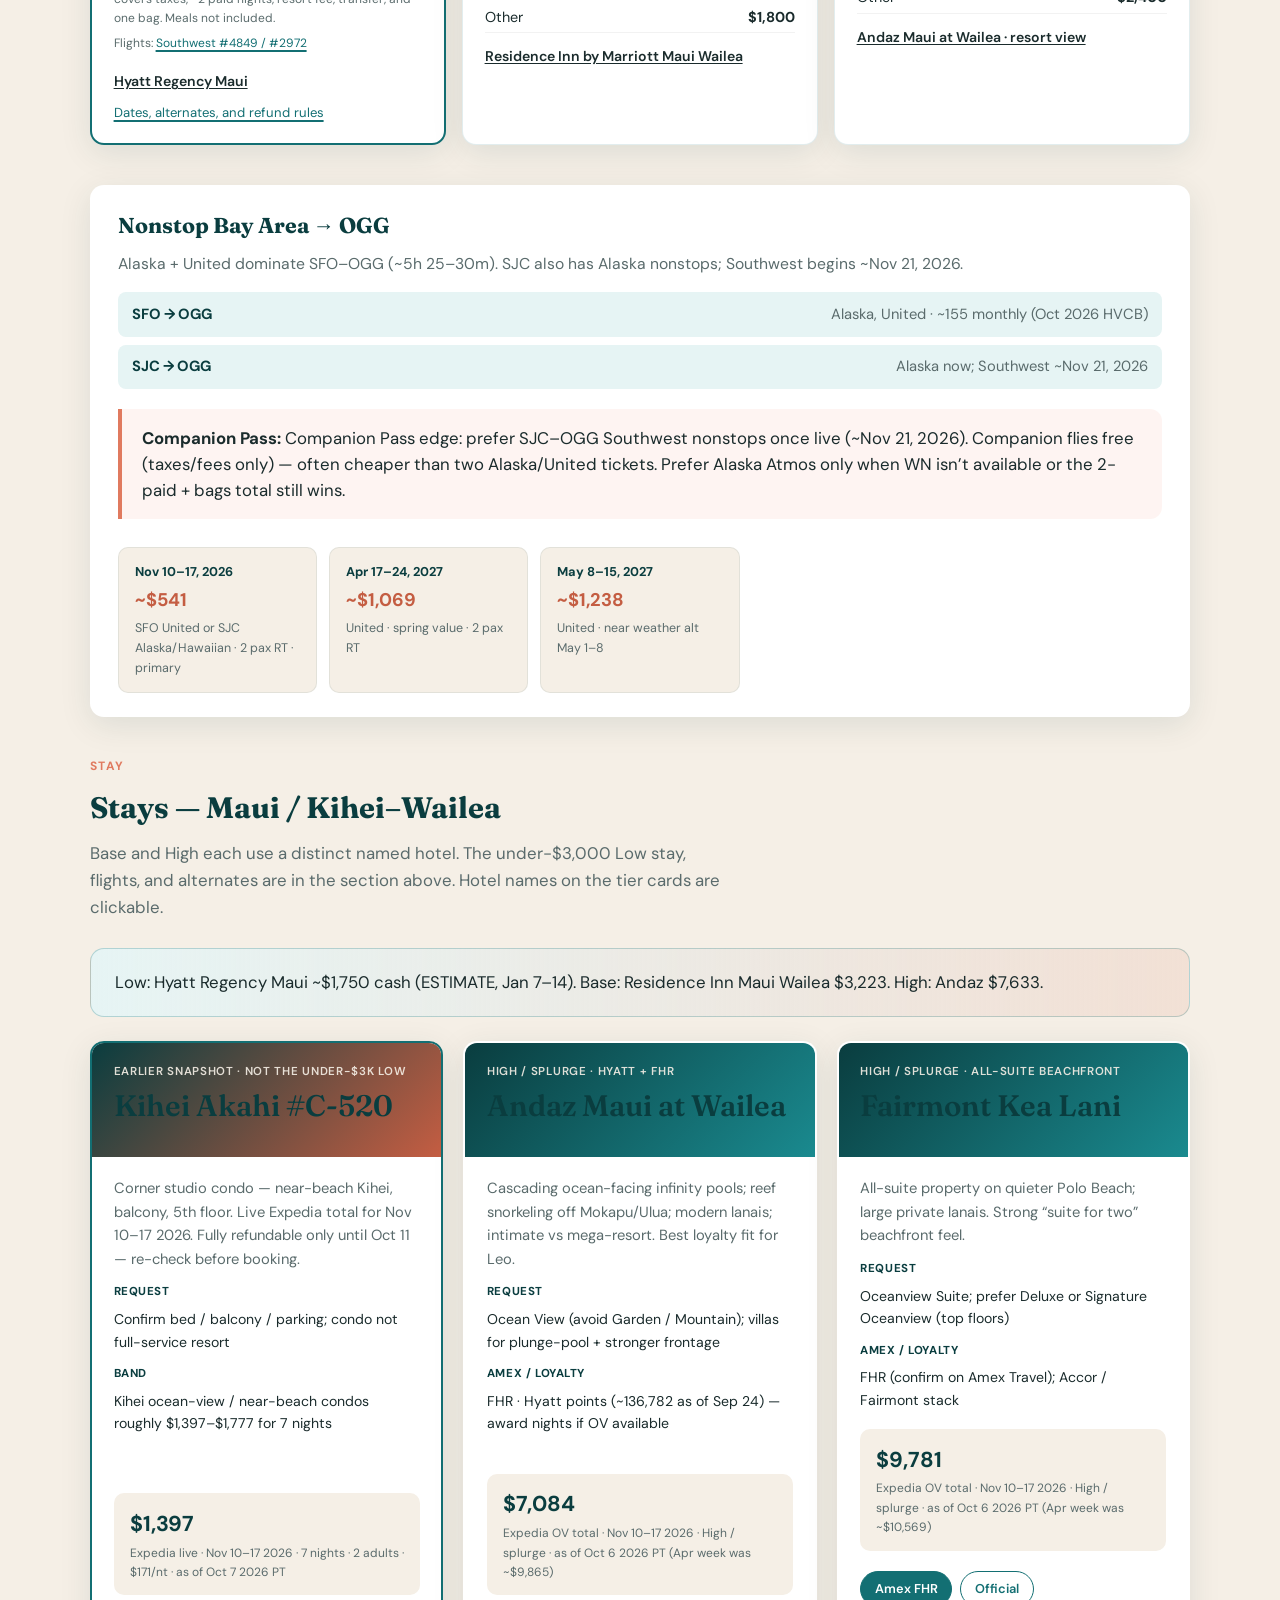
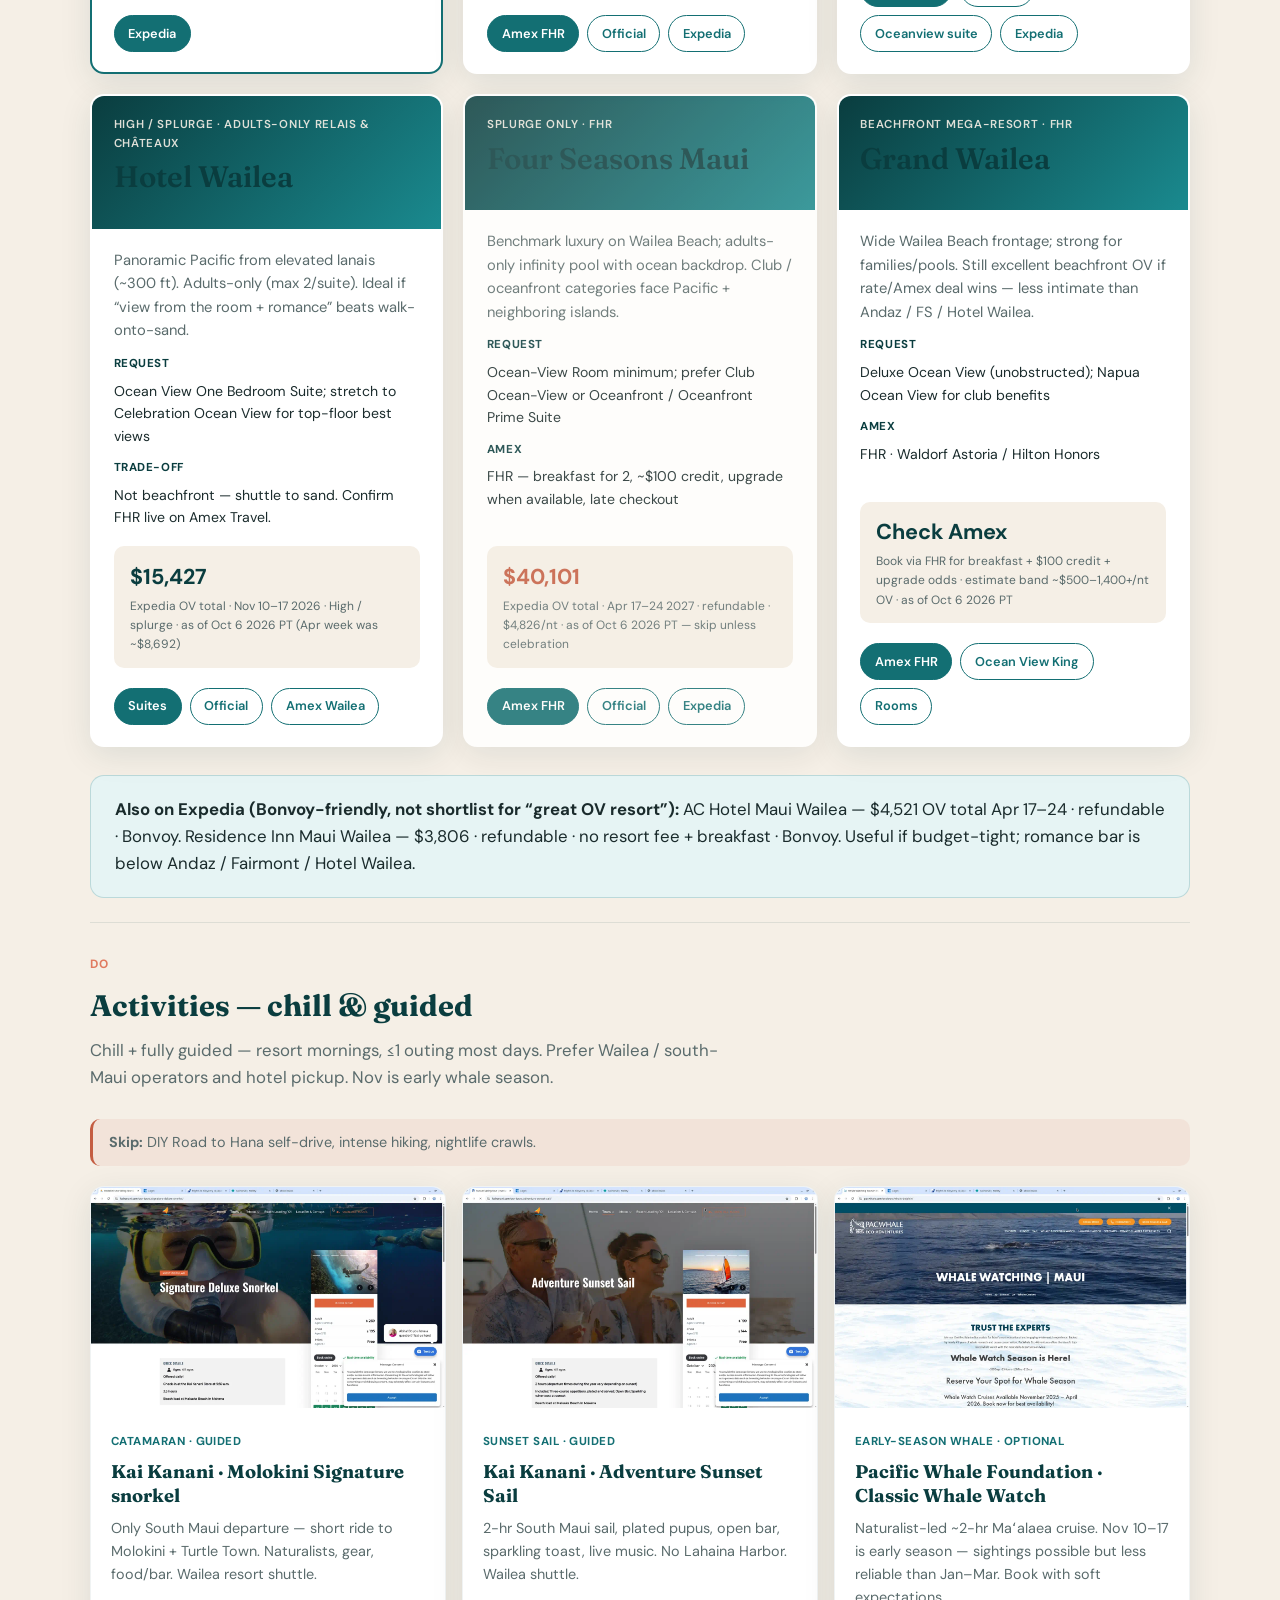
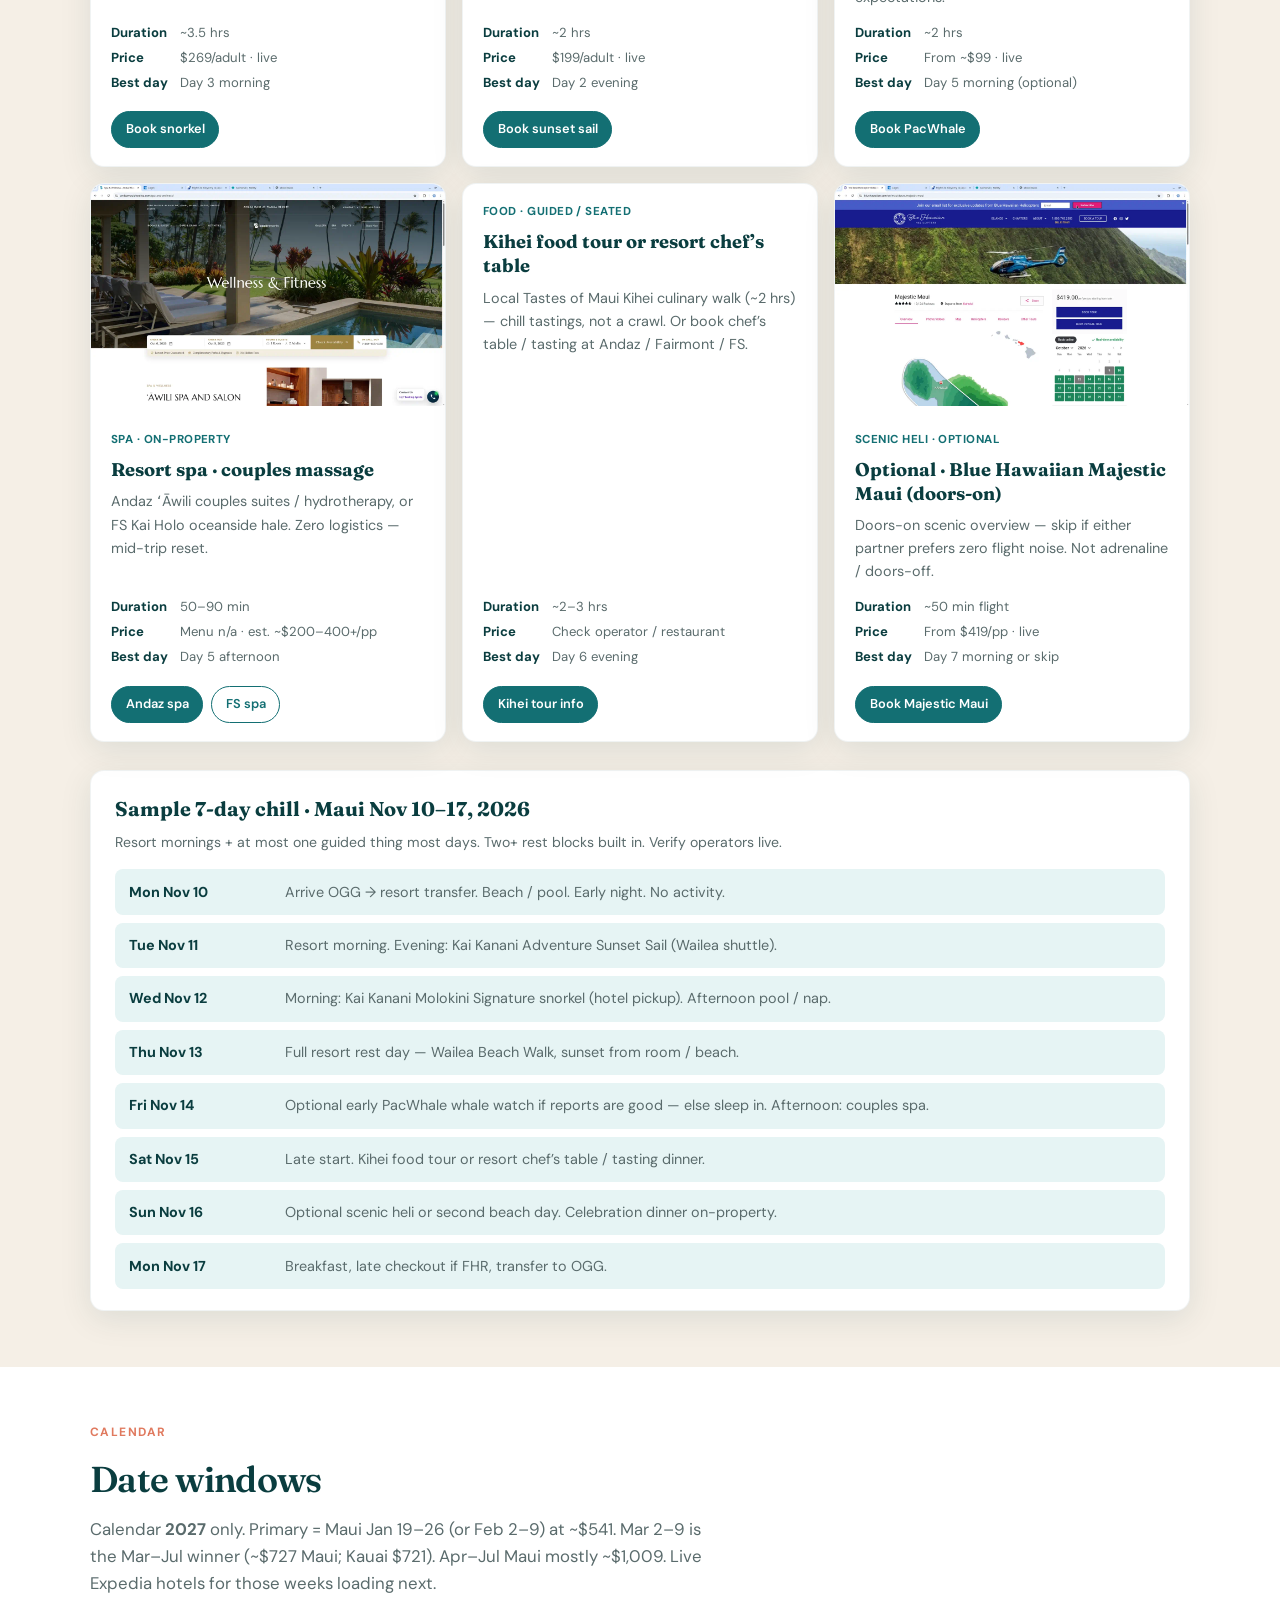
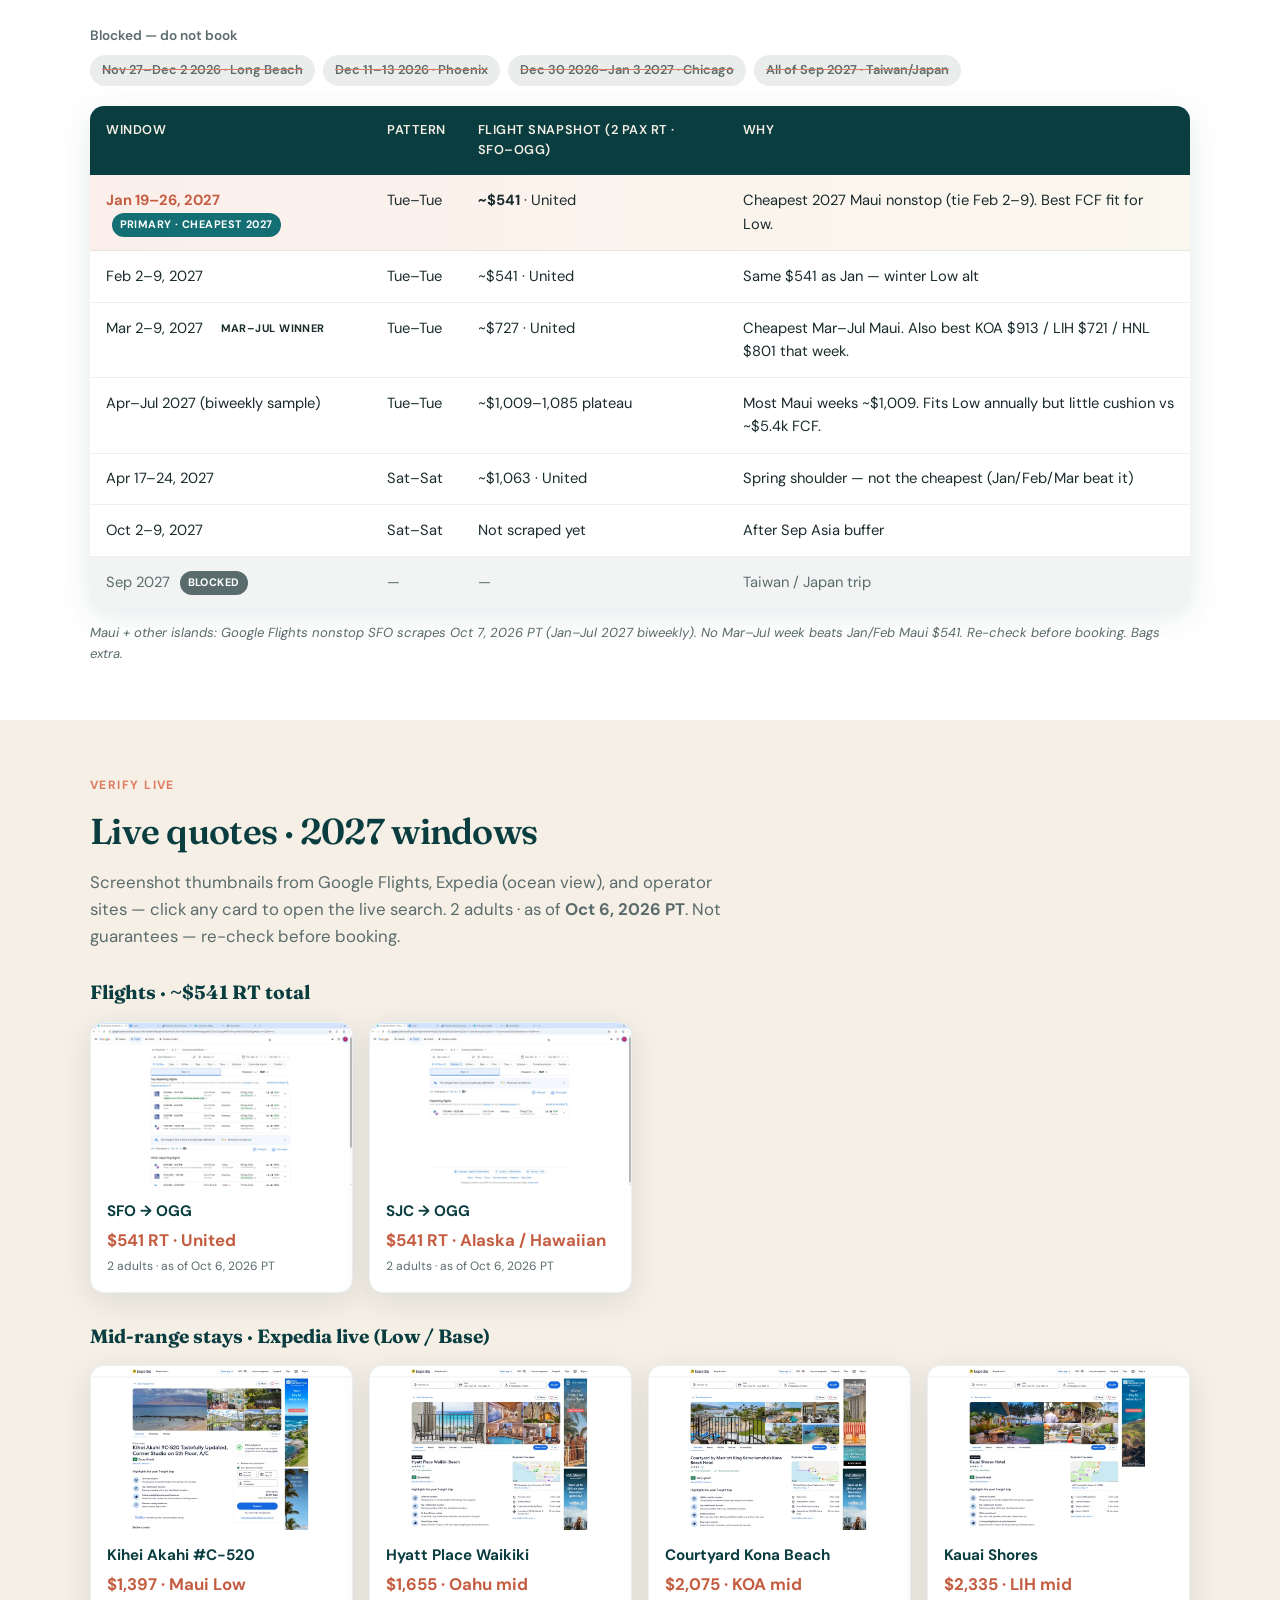
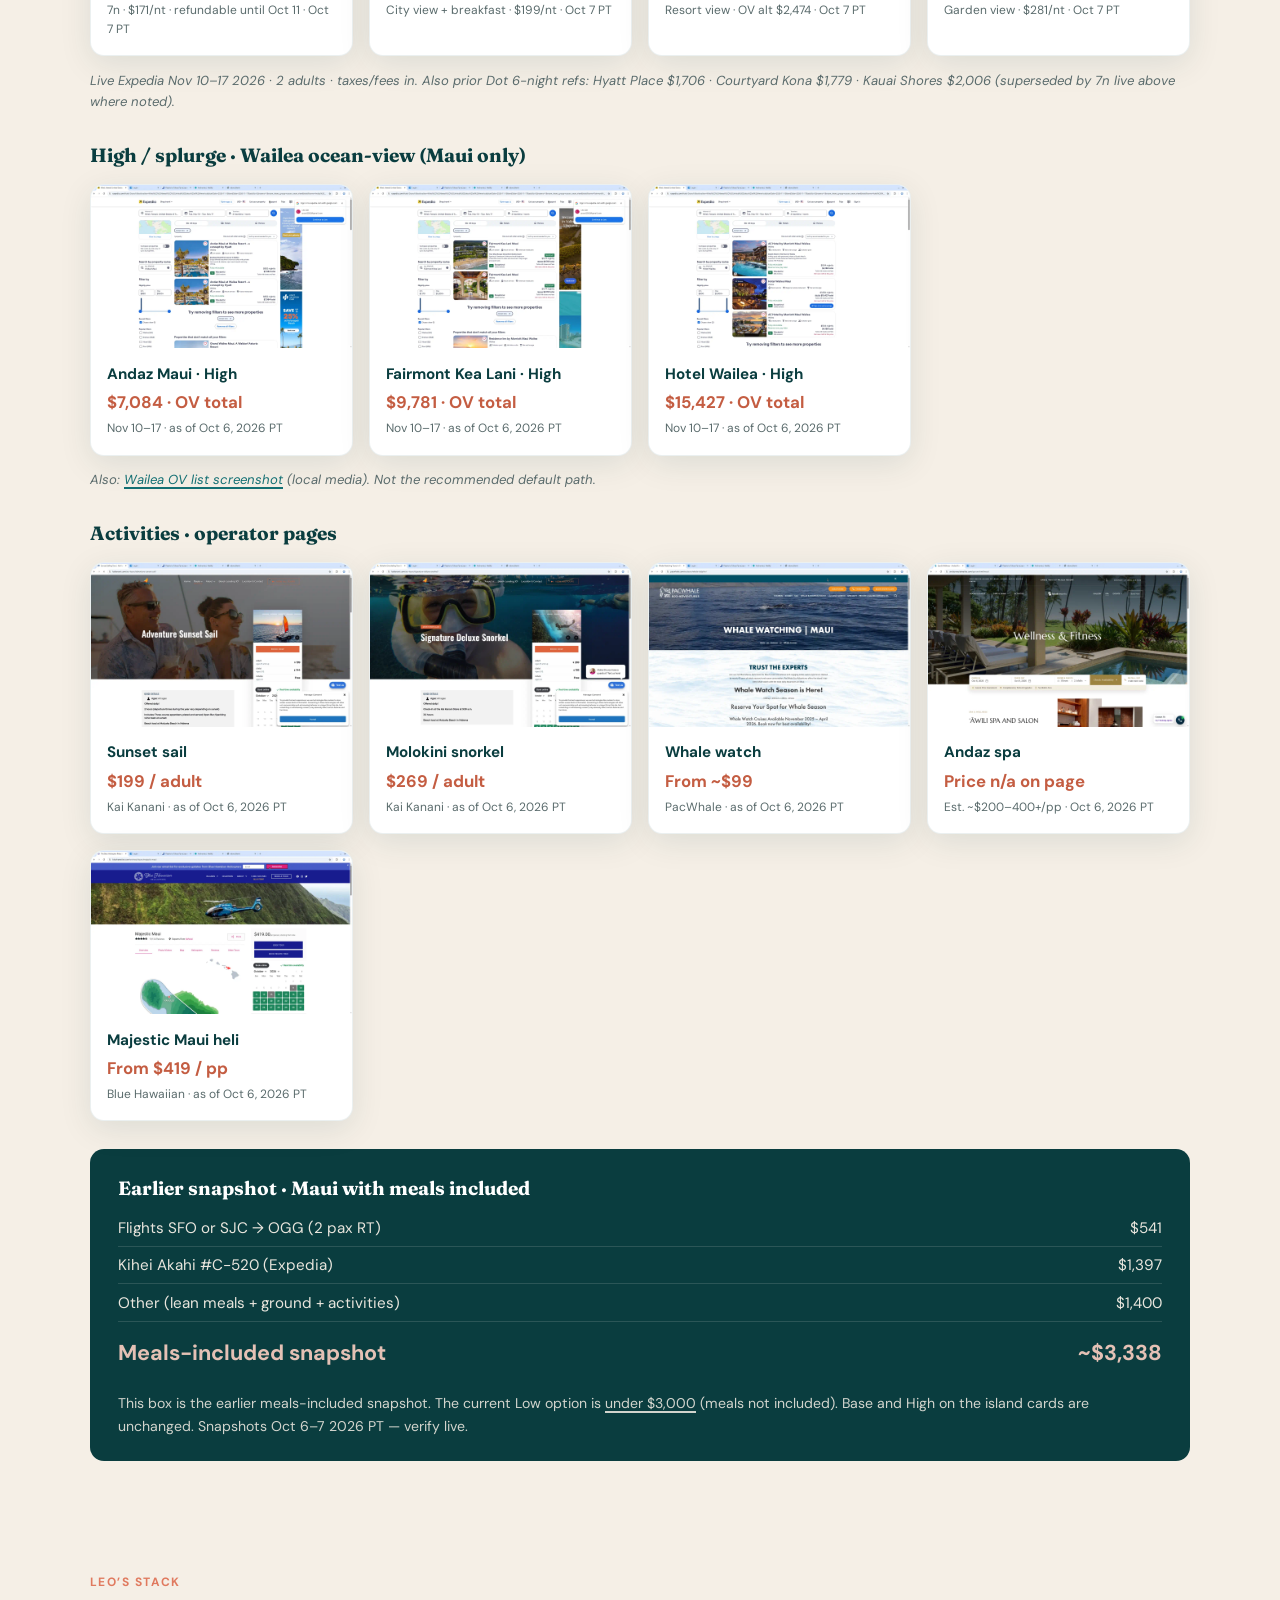
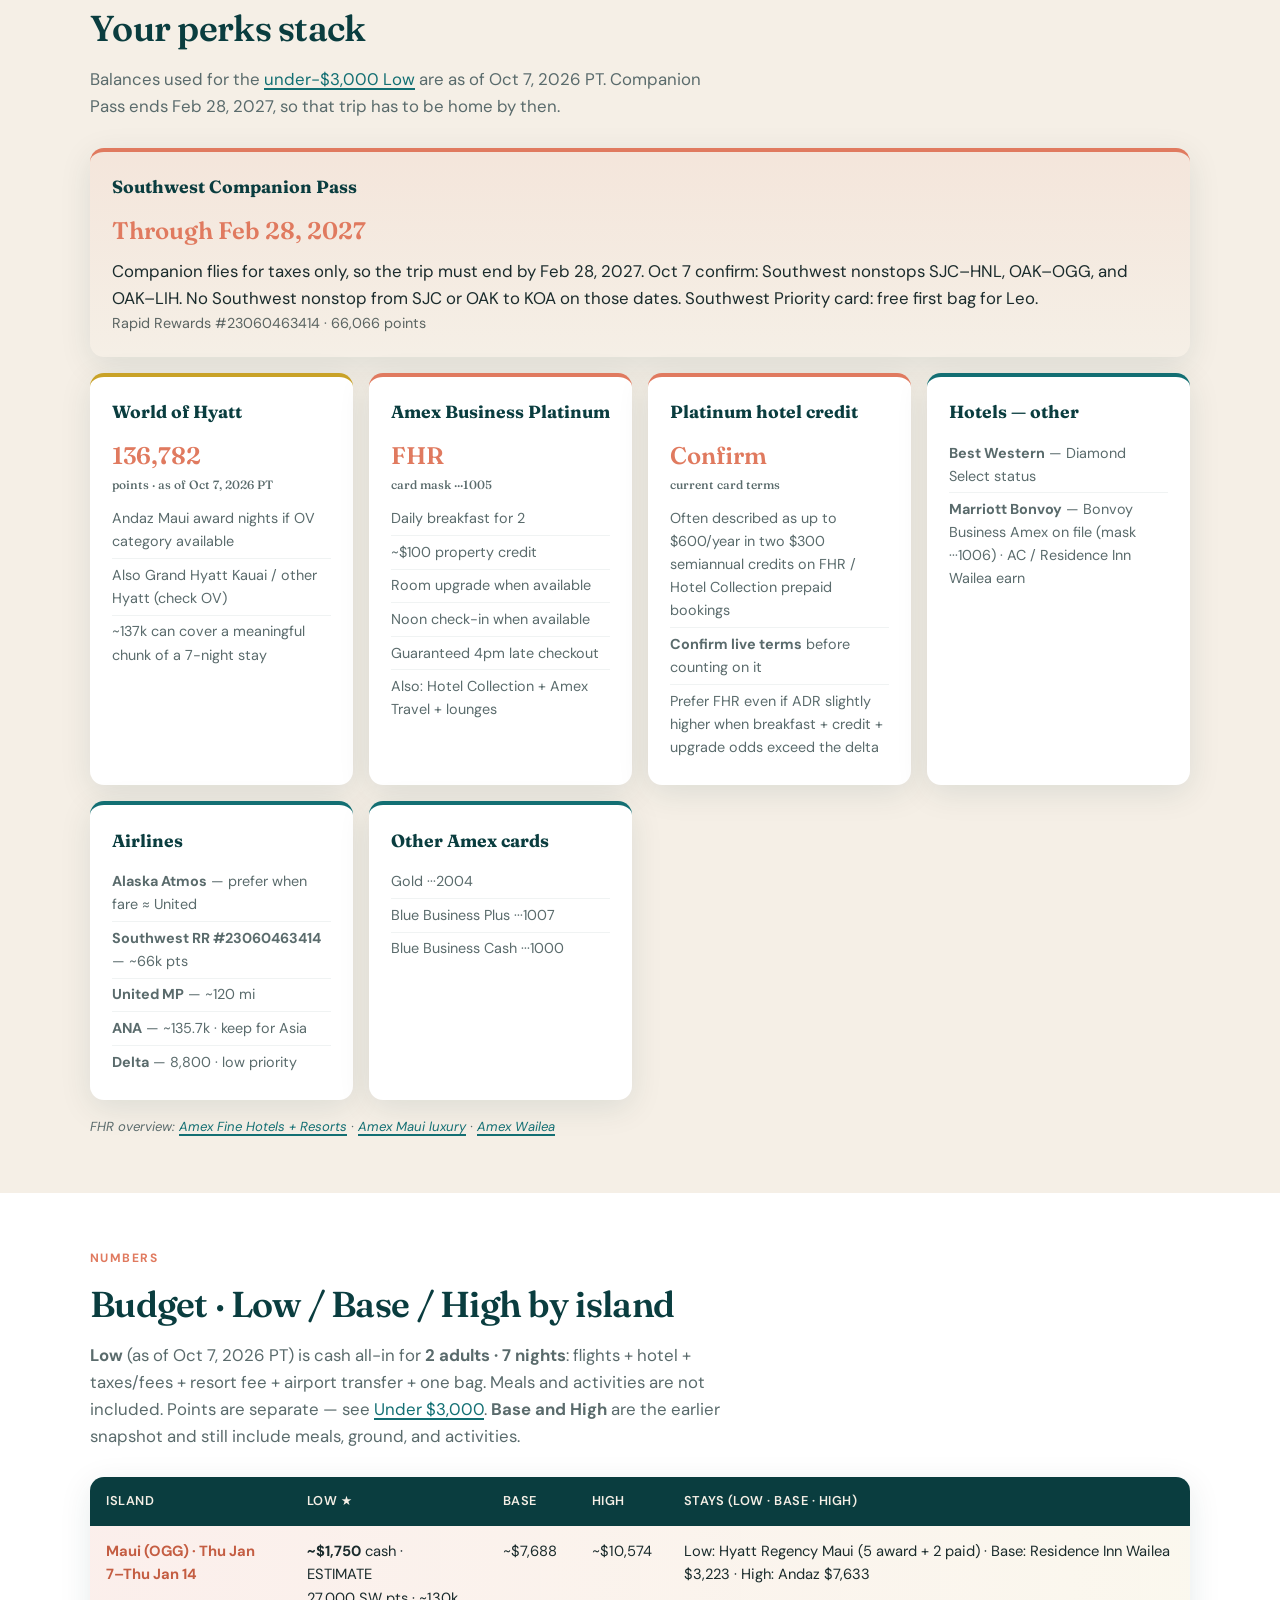
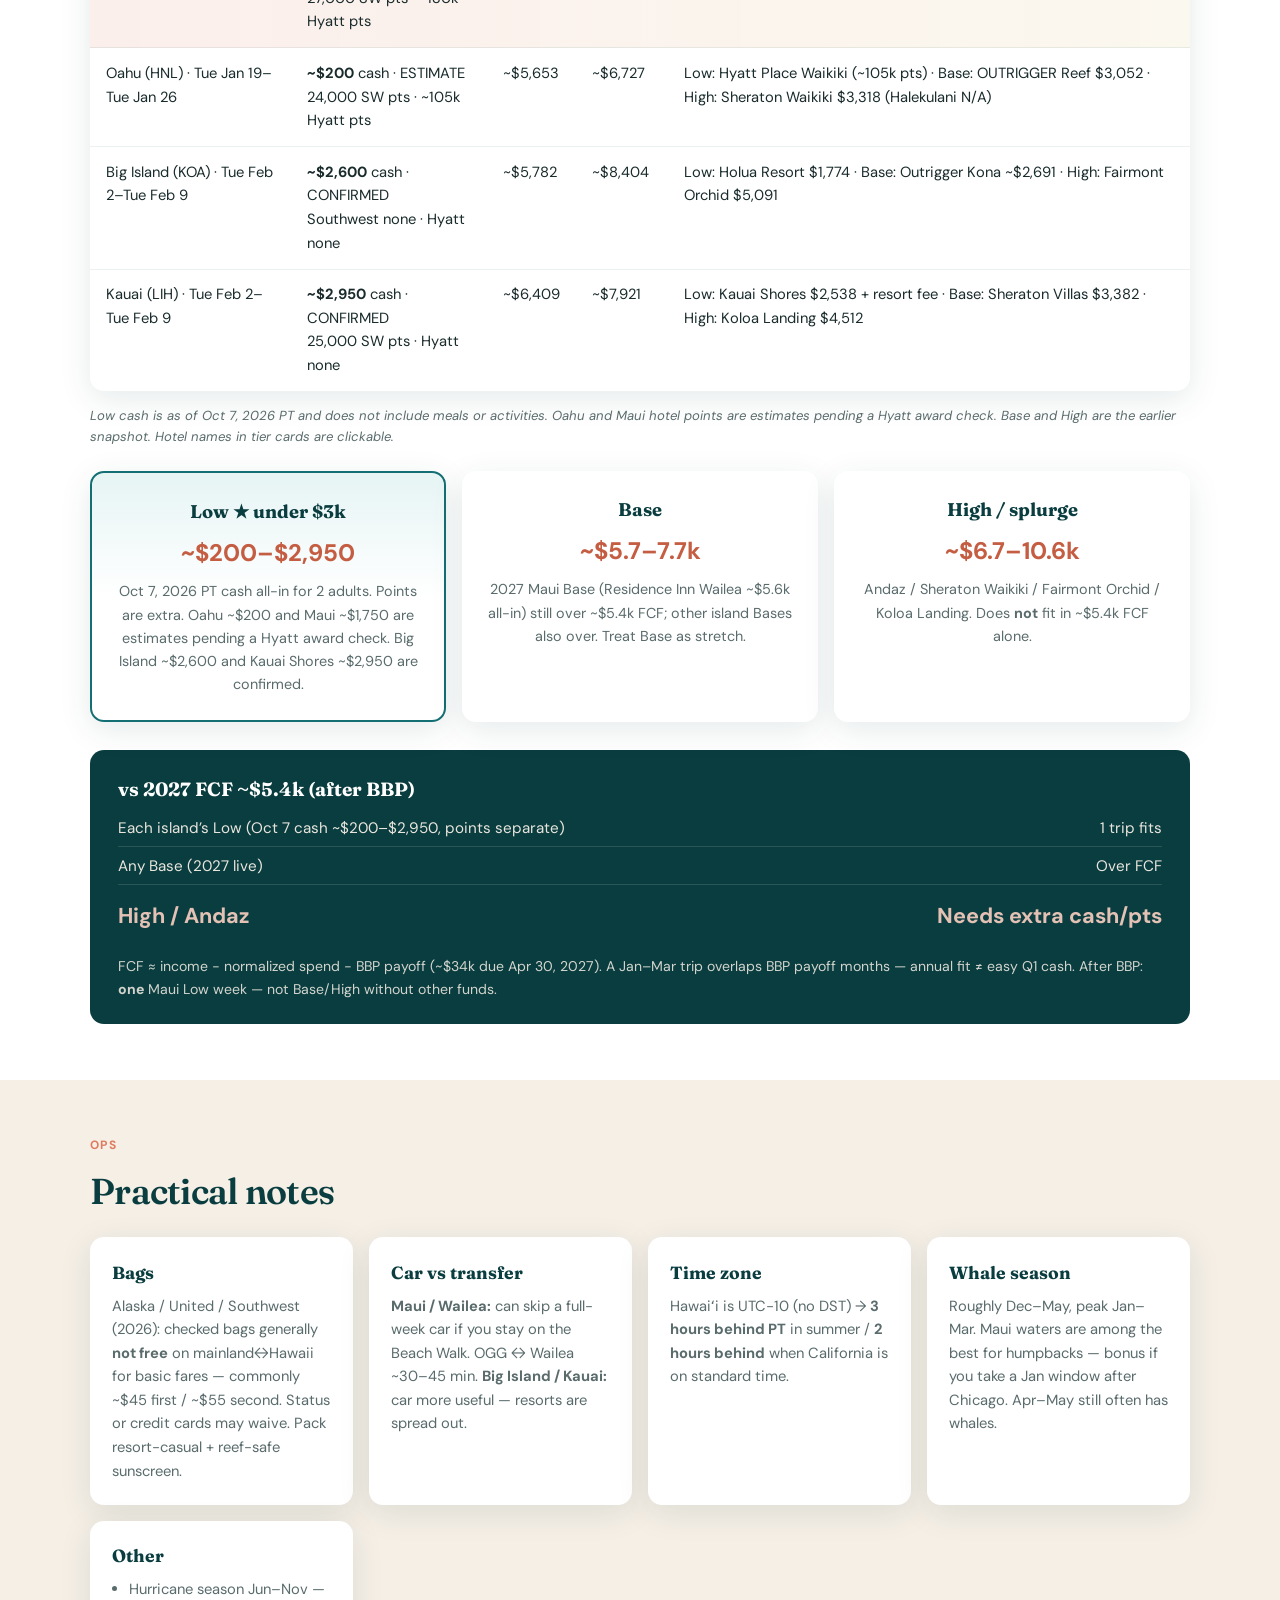
==== commit e6b5c90d: "Add an under-$3,000 benefits Low option for each island. Use the Oct 7, 2026 live quotes for flights" ====
--- a/index.html
+++ b/index.html
@@ -4,7 +4,7 @@
   <meta charset="utf-8" />
   <meta name="viewport" content="width=device-width, initial-scale=1" />
   <title>Hawaii · Ocean View — Leo’s Island Plan</title>
-  <meta name="description" content="Interactive Hawaii plan for a Bay Area couple: Low/Base/High all-in tiers for Maui, Oahu, Big Island, and Kauai — mid-range default, Wailea splurge optional, nonstop flights, and Leo’s loyalty stack." />
+  <meta name="description" content="Hawaii 2027 for Leo: a Low option under $3,000 all-in for 2 adults on Maui, Oahu, the Big Island, and Kauai, plus Base and High. As of Oct 7, 2026 PT." />
   <link rel="preconnect" href="https://fonts.googleapis.com" />
   <link rel="preconnect" href="https://fonts.gstatic.com" crossorigin />
   <link href="https://fonts.googleapis.com/css2?family=DM+Sans:ital,opsz,wght@0,9..40,400;0,9..40,500;0,9..40,600;0,9..40,700;1,9..40,400&family=Fraunces:ital,opsz,wght@0,9..144,500;0,9..144,600;1,9..144,500&display=swap" rel="stylesheet" />
@@ -17,6 +17,7 @@
     <div class="nav-inner">
       <a class="nav-brand" href="#top">Maui <span>·</span> Mid-range</a>
       <ul class="nav-links">
+        <li><a href="#under-3k">Under $3k</a></li>
         <li><a href="#island-map">Islands</a></li>
         <li><a href="#dates">Dates</a></li>
         <li><a href="#live-quotes">Live quotes</a></li>
@@ -33,19 +34,284 @@
   <header class="hero" id="top">
     <div class="wrap">
       <p class="hero-eyebrow">Leo + girlfriend · Bay Area · Nonstop only</p>
-      <h1><span id="hero-island-name">Maui</span> <em>·</em> Mid-range default</h1>
+      <h1><span id="hero-island-name">Maui</span> <em>·</em> Under $3k Low</h1>
       <p class="hero-pitch" id="hero-pitch">
-        Default path is Dot-budget mid-range: ~$541 nonstops + Kihei condo (~$1.4k)
-        puts Maui Low near <strong>~$3.3k all-in</strong>. Wailea Andaz is High / splurge only.
+        Low is under <strong>$3,000 cash all-in</strong> for 2 adults on every island: flights, hotel, taxes, resort fee, airport transfer, and one bag. Meals and activities are not included. Southwest and Hyatt points are separate.
       </p>
       <div class="hero-picks">
-        <span class="pill primary">Recommended · Low · Maui Jan ~$4,725 all-in</span>
-        <span class="pill value">Jan 19–26 2027 · $541 flights · Akahi $2,784</span>
-      </div>
-      <p class="hero-meta">Research &amp; snapshots as of Oct 6, 2026 PT · Verify live before booking</p>
-      <p class="hero-cta"><a href="#island-map">Click an island below</a> to explore Maui, Oahu, Big Island, or Kauai.</p>
+        <span class="pill primary">Low · under $3,000 all-in · 2 adults · each island</span>
+        <span class="pill value">Companion Pass through Feb 28, 2027</span>
+      </div>
+      <p class="hero-meta">As of Oct 7, 2026 PT · Verify live before booking</p>
+      <p class="hero-cta"><a href="#under-3k">See the under-$3,000 Low option</a>, or <a href="#island-map">pick an island</a> for Base and High.</p>
     </div>
   </header>
+
+  <section id="under-3k" aria-labelledby="under-3k-title">
+    <div class="wrap">
+      <p class="asof-stamp">As of Oct 7, 2026 PT</p>
+      <p class="section-label">Benefits Low</p>
+      <h2 id="under-3k-title">Under $3,000 all-in · each island</h2>
+      <p class="lede">
+        One week, 2 adults, for Maui, Oahu, the Big Island, or Kauai — each is a separate option, not one combined trip.
+        All-in cash means flights + hotel + taxes/fees + resort fee + airport transfer allowance + one bag fee.
+        Meals and activities are not included. Southwest and Hyatt points are shown separately from cash.
+      </p>
+
+      <div class="benefit-panel" aria-label="Benefits used">
+        <article class="benefit-item">
+          <h3>Southwest Companion Pass</h3>
+          <p>Companion flies for taxes only (Jui Chun Hsiao). Valid through Feb 28, 2027, so the trip must end by then.</p>
+          <p class="benefit-link"><a href="https://www.southwest.com/rapid-rewards/tiers/companion-pass/" rel="noopener" target="_blank">Companion Pass</a></p>
+        </article>
+        <article class="benefit-item">
+          <h3>Southwest points</h3>
+          <p class="benefit-stat">66,066</p>
+          <p>Enough for any one of the confirmed award tickets below.</p>
+        </article>
+        <article class="benefit-item">
+          <h3>World of Hyatt points</h3>
+          <p class="benefit-stat">136,782</p>
+          <p>Covers the Maui estimate (~130k) or the Oahu estimate (~105k), not both.</p>
+        </article>
+        <article class="benefit-item">
+          <h3>Southwest Priority card</h3>
+          <p>Free first bag for Leo. The all-in totals still include one bag fee.</p>
+        </article>
+        <article class="benefit-item benefit-pending">
+          <h3>Google employee hotel rate: pending</h3>
+          <p>Placeholder until Leo shares the rate. Not applied to any total below.</p>
+        </article>
+      </div>
+
+      <div class="low-grid">
+        <article class="low-card" id="low-maui">
+          <header class="low-card-head">
+            <div>
+              <p class="section-label">Maui · OGG</p>
+              <h3>Thu Jan 7 → Thu Jan 14, 2027</h3>
+            </div>
+            <div class="low-status">
+              <span class="status-pill status-confirmed">Flights CONFIRMED</span>
+              <span class="status-pill status-estimate">Hotel ESTIMATE</span>
+            </div>
+          </header>
+          <div class="low-totals">
+            <div>
+              <p class="low-kicker">All-in cash</p>
+              <p class="low-cash">~$1,750</p>
+              <p class="low-cash-note">ESTIMATE · Hyatt award check pending</p>
+            </div>
+            <dl class="low-points">
+              <div><dt>Southwest</dt><dd>27,000 pts</dd></div>
+              <div><dt>Hyatt</dt><dd>~130,000 pts</dd></div>
+            </dl>
+          </div>
+          <div class="low-block">
+            <h4>Flights · nonstop</h4>
+            <ul class="flight-list">
+              <li>
+                <a href="https://www.southwest.com/air/booking/select-depart.html?adultPassengersCount=1&amp;departureDate=2027-01-07&amp;departureTimeOfDay=ALL_DAY&amp;destinationAirportCode=OGG&amp;fareType=POINTS&amp;originationAirportCode=OAK&amp;passengerType=ADULT&amp;returnDate=2027-01-14&amp;returnTimeOfDay=ALL_DAY&amp;tripType=roundtrip" rel="noopener" target="_blank">Southwest #4849</a>
+                OAK→OGG 12:50PM–4:10PM · Basic 14,500 pts
+              </li>
+              <li>
+                <a href="https://www.southwest.com/air/booking/select-depart.html?adultPassengersCount=1&amp;departureDate=2027-01-07&amp;departureTimeOfDay=ALL_DAY&amp;destinationAirportCode=OGG&amp;fareType=POINTS&amp;originationAirportCode=OAK&amp;passengerType=ADULT&amp;returnDate=2027-01-14&amp;returnTimeOfDay=ALL_DAY&amp;tripType=roundtrip" rel="noopener" target="_blank">Southwest #2972</a>
+                OGG→OAK 10:30PM–5:30AM+1 red-eye · Basic 12,500 pts
+              </li>
+            </ul>
+            <p class="low-fine">27,000 pts + $22.40 for two ($11.20 Leo + $11.20 companion taxes). SJC–OGG has no nonstop these dates.</p>
+          </div>
+          <div class="low-block">
+            <h4>Hotel</h4>
+            <div class="hotel-pick is-rec">
+              <p class="pick-label">Recommended · ESTIMATE</p>
+              <p class="pick-name"><a href="https://www.hyatt.com/shop/rooms/oggrm?checkinDate=2027-01-07&amp;checkoutDate=2027-01-14&amp;rooms=1&amp;adults=2&amp;kids=0&amp;rateFilter=woh" rel="noopener" target="_blank">Hyatt Regency Maui</a></p>
+              <p>Ka'anapali, beachfront. 5 award nights (~130k pts) + 2 paid nights (~$1,300 incl. tax). Hyatt award check pending — hyatt.com returned HTTP 429.</p>
+            </div>
+            <div class="hotel-pick">
+              <p class="pick-label">Alternate · ESTIMATE</p>
+              <p class="pick-name"><a href="https://www.hyatt.com/shop/rooms/oggrm?checkinDate=2027-01-19&amp;checkoutDate=2027-01-26&amp;rooms=1&amp;adults=2&amp;kids=0&amp;rateFilter=woh" rel="noopener" target="_blank">Hyatt Regency Maui</a></p>
+              <p>Same hotel, Tue Jan 19 → Tue Jan 26, 2027. All-in cash ~$2,515 · ~120,000 Hyatt pts · Southwest est. 19,600 pts. Plan-file estimate, not the Oct 7 live award check.</p>
+            </div>
+            <div class="hotel-pick">
+              <p class="pick-label">Alternate · ESTIMATE · over $3k with a bag</p>
+              <p class="pick-name"><a href="https://www.expedia.com/Kihei-Hotels-Kihei-Akahi-C-520-Tastefully-Updated.h56513057.Hotel-Information?chkin=2027-01-19&amp;chkout=2027-01-26&amp;rm1=a2" rel="noopener" target="_blank">Kihei Akahi #C-520</a></p>
+              <p>Tue Jan 19 → Tue Jan 26. Hotel $2,784. All-in ~$3,016 with a checked bag, or ~$2,926 carry-on only. Fallback if the Hyatt award is gone.</p>
+            </div>
+          </div>
+          <p class="low-refund"><strong>Refund / cancel:</strong> Southwest Basic points — cancel at least 10 minutes before departure and points are redeposited; companion leg cancels free (<a href="https://support.southwest.com/basic-fare" rel="noopener" target="_blank">Basic fare</a>). Hyatt award: free cancel per hotel policy — deadline not confirmed. Paid nights: choose a refundable rate.</p>
+        </article>
+
+        <article class="low-card" id="low-oahu">
+          <header class="low-card-head">
+            <div>
+              <p class="section-label">Oahu · HNL</p>
+              <h3>Tue Jan 19 → Tue Jan 26, 2027</h3>
+            </div>
+            <div class="low-status">
+              <span class="status-pill status-confirmed">Flights CONFIRMED</span>
+              <span class="status-pill status-estimate">Hotel ESTIMATE</span>
+            </div>
+          </header>
+          <div class="low-totals">
+            <div>
+              <p class="low-kicker">All-in cash</p>
+              <p class="low-cash">~$200</p>
+              <p class="low-cash-note">Taxes + transfers + bag · hotel ESTIMATE</p>
+            </div>
+            <dl class="low-points">
+              <div><dt>Southwest</dt><dd>24,000 pts</dd></div>
+              <div><dt>Hyatt</dt><dd>~105,000 pts</dd></div>
+            </dl>
+          </div>
+          <div class="low-block">
+            <h4>Flights · nonstop</h4>
+            <ul class="flight-list">
+              <li>
+                <a href="https://www.southwest.com/air/booking/select-depart.html?adultPassengersCount=1&amp;departureDate=2027-01-19&amp;departureTimeOfDay=ALL_DAY&amp;destinationAirportCode=HNL&amp;fareType=POINTS&amp;originationAirportCode=SJC&amp;passengerType=ADULT&amp;returnDate=2027-01-26&amp;returnTimeOfDay=ALL_DAY&amp;tripType=roundtrip" rel="noopener" target="_blank">Southwest #1949</a>
+                SJC→HNL 8:35AM–12:10PM
+              </li>
+              <li>
+                <a href="https://www.southwest.com/air/booking/select-depart.html?adultPassengersCount=1&amp;departureDate=2027-01-19&amp;departureTimeOfDay=ALL_DAY&amp;destinationAirportCode=HNL&amp;fareType=POINTS&amp;originationAirportCode=SJC&amp;passengerType=ADULT&amp;returnDate=2027-01-26&amp;returnTimeOfDay=ALL_DAY&amp;tripType=roundtrip" rel="noopener" target="_blank">Southwest #1774</a>
+                HNL→SJC 8:15AM–3:25PM
+              </li>
+            </ul>
+            <p class="low-fine">Basic 12,500 + 11,500 = 24,000 pts + $22.40 for two ($11.20 Leo + $11.20 companion taxes). All-cash equivalent of this week is ~$2,386 (estimate).</p>
+          </div>
+          <div class="low-block">
+            <h4>Hotel</h4>
+            <div class="hotel-pick is-rec">
+              <p class="pick-label">Recommended · ESTIMATE</p>
+              <p class="pick-name"><a href="https://www.hyatt.com/shop/rooms/hnlzw?checkinDate=2027-01-19&amp;checkoutDate=2027-01-26&amp;rooms=1&amp;adults=2&amp;kids=0&amp;rateFilter=woh" rel="noopener" target="_blank">Hyatt Place Waikiki Beach</a></p>
+              <p>7 nights at ~15k = ~105k Hyatt points. Breakfast included. Destination fee waived on awards. Hyatt award check pending — hyatt.com returned HTTP 429.</p>
+            </div>
+            <div class="hotel-pick">
+              <p class="pick-label">Alternate · same hotel, all cash · ESTIMATE</p>
+              <p class="pick-name"><a href="https://www.expedia.com/Honolulu-Hotels-Hyatt-Place-Waikiki-Beach.h2766.Hotel-Information?chkin=2027-01-19&amp;chkout=2027-01-26&amp;rm1=a2" rel="noopener" target="_blank">Hyatt Place Waikiki Beach</a></p>
+              <p>All-cash equivalent ~$2,386. If the $42/night destination fee is not in that total, the plan file adds ~$350 (all-in ~$2,736).</p>
+            </div>
+            <div class="hotel-pick">
+              <p class="pick-label">Alternate · ESTIMATE · medium-low confidence</p>
+              <p class="pick-name"><a href="https://www.hyatt.com/shop/rooms/hnlrw?checkinDate=2027-01-13&amp;checkoutDate=2027-01-20&amp;rooms=1&amp;adults=2&amp;kids=0&amp;rateFilter=woh" rel="noopener" target="_blank">Hyatt Regency Waikiki Beach Resort</a></p>
+              <p>Wed Jan 13 → Wed Jan 20, 2027. 6 award nights (120,000 pts) + 1 paid night. All-in cash ~$616. Not in the Oct 7 live confirm; spirit code hnlrw was unverified. <a href="https://www.hyatt.com/search/hotels/en-US/Waikiki,%20HI?checkinDate=2027-01-13&amp;checkoutDate=2027-01-20&amp;rooms=1&amp;adults=2&amp;kids=0&amp;rate=Standard&amp;rateFilter=woh" rel="noopener" target="_blank">Waikiki award search</a> if that link fails.</p>
+            </div>
+          </div>
+          <p class="low-refund"><strong>Refund / cancel:</strong> Southwest Basic points — cancel at least 10 minutes before departure and points are redeposited; companion leg cancels free (<a href="https://support.southwest.com/basic-fare" rel="noopener" target="_blank">Basic fare</a>). Hotel cancellation deadline not shown — award check pending.</p>
+        </article>
+
+        <article class="low-card" id="low-bigisland">
+          <header class="low-card-head">
+            <div>
+              <p class="section-label">Big Island · Kona · KOA</p>
+              <h3>Tue Feb 2 → Tue Feb 9, 2027</h3>
+              <p class="low-fine">Jan 19–26 is the same airfare.</p>
+            </div>
+            <div class="low-status">
+              <span class="status-pill status-confirmed">CONFIRMED</span>
+            </div>
+          </header>
+          <div class="low-totals">
+            <div>
+              <p class="low-kicker">All-in cash</p>
+              <p class="low-cash">~$2,600</p>
+              <p class="low-cash-note">Holua Resort · CONFIRMED live</p>
+            </div>
+            <dl class="low-points">
+              <div><dt>Southwest</dt><dd>none</dd></div>
+              <div><dt>Hyatt</dt><dd>none</dd></div>
+            </dl>
+          </div>
+          <div class="low-block">
+            <h4>Flights · nonstop</h4>
+            <ul class="flight-list">
+              <li>
+                <a href="https://www.google.com/travel/flights/search?tfs=EAAaHhIKMjAyNy0wMi0wMmoHCAESA1NGT3IHCAESA0tPQRoeEgoyMDI3LTAyLTA5agcIARIDS09BcgcIARIDU0ZPQAFIAZgBAQ&amp;curr=USD&amp;hl=en" rel="noopener" target="_blank">Alaska</a>
+                nonstop SFO→KOA 8:22AM–12:02PM · $359/person round trip = $718 for two (may be Basic Economy)
+              </li>
+            </ul>
+            <p class="low-fine">No Southwest nonstop from SJC or OAK. Return flight number and time were not listed in the Oct 7 confirm — use the Alaska link for the round trip. No Hyatt on the Big Island.</p>
+          </div>
+          <div class="low-block">
+            <h4>Hotel</h4>
+            <div class="hotel-pick is-rec">
+              <p class="pick-label">Recommended · CONFIRMED</p>
+              <p class="pick-name"><a href="https://www.expedia.com/h890813.Hotel-Information" rel="noopener" target="_blank">Holua Resort</a></p>
+              <p>Keauhou · 9.2/1,000 · $1,774 for 7 nights · all-in ~$2,600. Refundability not shown.</p>
+            </div>
+            <div class="hotel-pick">
+              <p class="pick-label">Alternate · CONFIRMED</p>
+              <p class="pick-name"><a href="https://www.expedia.com/h580914.Hotel-Information" rel="noopener" target="_blank">Kona Coast Resort</a></p>
+              <p>Kahalu'u Bay · 9.2/1,480 · $2,042 for 7 nights · all-in ~$2,850. Refundability not shown.</p>
+            </div>
+            <div class="hotel-pick">
+              <p class="pick-label">Alternate · CONFIRMED</p>
+              <p class="pick-name"><a href="https://www.expedia.com/h122284103.Hotel-Information" rel="noopener" target="_blank">Shell Vacations Club Holua at Mauna Loa Village</a></p>
+              <p>1BR villa · $2,011 · refundable until Jan 31 · only 1 review. All-in cash was not stated.</p>
+            </div>
+            <p class="low-fine">Over budget: <a href="https://www.expedia.com/Kailua-Kona-Hotels-Courtyard-By-Marriott-King-Kamehamehas-Kona-Beach-Hotel.h21741.Hotel-Information?chkin=2027-02-02&amp;chkout=2027-02-09&amp;rm1=a2" rel="noopener" target="_blank">Courtyard King Kamehameha's Kona Beach</a> $3,272 + $22/night destination fee (resort view).</p>
+          </div>
+          <p class="low-refund"><strong>Refund / cancel:</strong> Alaska refundability not shown (may be Basic Economy). Holua Resort and Kona Coast Resort: refundability not shown. Shell Vacations Club: refundable until Jan 31.</p>
+        </article>
+
+        <article class="low-card" id="low-kauai">
+          <header class="low-card-head">
+            <div>
+              <p class="section-label">Kauai · LIH</p>
+              <h3>Tue Feb 2 → Tue Feb 9, 2027</h3>
+            </div>
+            <div class="low-status">
+              <span class="status-pill status-confirmed">CONFIRMED</span>
+            </div>
+          </header>
+          <div class="low-totals">
+            <div>
+              <p class="low-kicker">All-in cash</p>
+              <p class="low-cash">~$2,950</p>
+              <p class="low-cash-note">Kauai Shores · CONFIRMED live</p>
+            </div>
+            <dl class="low-points">
+              <div><dt>Southwest</dt><dd>25,000 pts</dd></div>
+              <div><dt>Hyatt</dt><dd>none</dd></div>
+            </dl>
+          </div>
+          <div class="low-block">
+            <h4>Flights · nonstop</h4>
+            <ul class="flight-list">
+              <li>
+                <a href="https://www.southwest.com/air/booking/select-depart.html?adultPassengersCount=1&amp;departureDate=2027-02-02&amp;departureTimeOfDay=ALL_DAY&amp;destinationAirportCode=LIH&amp;fareType=POINTS&amp;originationAirportCode=OAK&amp;passengerType=ADULT&amp;returnDate=2027-02-09&amp;returnTimeOfDay=ALL_DAY&amp;tripType=roundtrip" rel="noopener" target="_blank">Southwest #2137</a>
+                OAK→LIH 12:40PM–4:20PM · Basic 12,500 pts
+              </li>
+              <li>
+                <a href="https://www.southwest.com/air/booking/select-depart.html?adultPassengersCount=1&amp;departureDate=2027-02-02&amp;departureTimeOfDay=ALL_DAY&amp;destinationAirportCode=LIH&amp;fareType=POINTS&amp;originationAirportCode=OAK&amp;passengerType=ADULT&amp;returnDate=2027-02-09&amp;returnTimeOfDay=ALL_DAY&amp;tripType=roundtrip" rel="noopener" target="_blank">Southwest #3379</a>
+                LIH→OAK 3:45PM–10:55PM · Basic 12,500 pts
+              </li>
+            </ul>
+            <p class="low-fine">25,000 pts + $22.40 for two. Grand Hyatt Kauai award space is not a 7-night stay in this window, so this Low uses a cash hotel.</p>
+          </div>
+          <div class="low-block">
+            <h4>Hotel</h4>
+            <div class="hotel-pick is-rec">
+              <p class="pick-label">Recommended · CONFIRMED</p>
+              <p class="pick-name"><a href="https://www.expedia.com/h9733.Hotel-Information" rel="noopener" target="_blank">Kauai Shores Hotel</a></p>
+              <p>Kapa'a/Waipouli, beachfront · 9.4/1,639. $2,538 for 7 nights, taxes included, plus $41.55/night resort fee (~$291) at the property. All-in ~$2,950. Refundable until Sat Jan 30.</p>
+            </div>
+            <div class="hotel-pick">
+              <p class="pick-label">Alternate · CONFIRMED</p>
+              <p class="pick-name"><a href="https://www.expedia.com/h2457742.Hotel-Information" rel="noopener" target="_blank">Kauai Inn</a></p>
+              <p>Nawiliwili · 9.2/1,424. $2,202, breakfast included. All-in ~$2,400. Refundable (deadline not stated).</p>
+            </div>
+            <div class="hotel-pick">
+              <p class="pick-label">Alternate · CONFIRMED</p>
+              <p class="pick-name"><a href="https://www.expedia.com/h111619519.Hotel-Information" rel="noopener" target="_blank">Kaua'i Palms Hotel</a></p>
+              <p>Lihue · 8.6/937. $1,236 basic studio, no resort fee. All-in ~$1,450. Refundable until Jan 30.</p>
+            </div>
+          </div>
+          <p class="low-refund"><strong>Refund / cancel:</strong> Southwest Basic points — cancel at least 10 minutes before departure and points are redeposited; companion leg cancels free (<a href="https://support.southwest.com/basic-fare" rel="noopener" target="_blank">Basic fare</a>). Kauai Shores refundable until Sat Jan 30. Kauai Inn refundable, deadline not stated. Kaua'i Palms refundable until Jan 30.</p>
+        </article>
+      </div>
+      <p class="asof-stamp asof-stamp-end">As of Oct 7, 2026 PT · Nothing booked · Re-check before you buy</p>
+    </div>
+  </section>
 
   <!-- Interactive island map -->
   <section id="island-map" class="island-map-section section-alt">
@@ -166,7 +432,7 @@
         <span class="rec-badge">Recommended · Low default</span>
         <p class="section-label">Recommended · Mid-range default (Low tier)</p>
         <h2 id="island-panel-title">Maui / Kihei–Wailea <span class="airport-code">OGG</span></h2>
-        <p class="lede">Cheapest all-in: ~$541 flights + Kihei condo ~$1,397 → Low ~$3,338. Wailea Andaz under High only. Loading interactive details…</p>
+        <p class="lede">Under-$3k Low for Maui is Hyatt Regency Maui, Thu Jan 7–Thu Jan 14, ~$1,750 cash (ESTIMATE) plus points. Base and High load with the interactive script.</p>
       </div>
       <div class="island-hotels-block" id="hotels">
         <p class="section-label">Stay</p>
@@ -406,16 +672,16 @@
       </div>
 
       <div class="sample-total trip-snapshot">
-        <h3>Recommended snapshot · Maui Low (mid-range)</h3>
+        <h3>Earlier snapshot · Maui with meals included</h3>
         <div class="math">
           <div class="row"><span>Flights SFO or SJC → OGG (2 pax RT)</span><span>$541</span></div>
           <div class="row"><span>Kihei Akahi #C-520 (Expedia)</span><span>$1,397</span></div>
           <div class="row"><span>Other (lean meals + ground + activities)</span><span>$1,400</span></div>
-          <div class="row total"><span>All-in Low total</span><span>~$3,338</span></div>
+          <div class="row total"><span>Meals-included snapshot</span><span>~$3,338</span></div>
         </div>
         <p style="margin-top:1rem;font-size:0.88rem;opacity:0.85;">
-          Base Maui ≈ <strong>$3,931</strong> · High Andaz path ≈ <strong>$10,764</strong> (not default).
-          See <a href="#budget" style="color:inherit">Budget</a> for all islands. Snapshots Oct 6–7 2026 PT — verify live.
+          This box is the earlier meals-included snapshot. The current Low option is <a href="#under-3k" style="color:inherit">under $3,000</a> (meals not included).
+          Base and High on the island cards are unchanged. Snapshots Oct 6–7 2026 PT — verify live.
         </p>
       </div>
     </div>
@@ -426,19 +692,19 @@
     <div class="wrap">
       <p class="section-label">Leo’s stack</p>
       <h2>Your perks stack</h2>
-      <p class="lede">Loyalty balances and card perks as of Oct 6, 2026. Use these — don’t book generic cash if FHR or Hyatt award wins. Companion Pass is strongest when Maui (SJC–OGG WN) is selected.</p>
+      <p class="lede">Balances used for the <a href="#under-3k">under-$3,000 Low</a> are as of Oct 7, 2026 PT. Companion Pass ends Feb 28, 2027, so that trip has to be home by then.</p>
 
       <div class="perks-grid">
         <article class="perk-card highlight">
           <h3>Southwest Companion Pass</h3>
-          <p class="perk-stat">Active</p>
-          <p>Second person flies free (taxes/fees only). Prefer <strong>Southwest nonstops SJC–OGG</strong> once service is live (~Nov 21, 2026) — can cut flight cost nearly in half. Less useful for KOA/LIH nonstop constraint (no SJC nonstops).</p>
-          <p class="muted">Rapid Rewards #23060463414 · ~66k points</p>
+          <p class="perk-stat">Through Feb 28, 2027</p>
+          <p>Companion flies for taxes only, so the trip must end by Feb 28, 2027. Oct 7 confirm: Southwest nonstops SJC–HNL, OAK–OGG, and OAK–LIH. No Southwest nonstop from SJC or OAK to KOA on those dates. Southwest Priority card: free first bag for Leo.</p>
+          <p class="muted">Rapid Rewards #23060463414 · 66,066 points</p>
         </article>
 
         <article class="perk-card hyatt">
           <h3>World of Hyatt</h3>
-          <p class="perk-stat">136,782 <small>points · as of Sep 24, 2026</small></p>
+          <p class="perk-stat">136,782 <small>points · as of Oct 7, 2026 PT</small></p>
           <ul>
             <li>Andaz Maui award nights if OV category available</li>
             <li>Also Grand Hyatt Kauai / other Hyatt (check OV)</li>
@@ -513,9 +779,8 @@
       <p class="section-label">Numbers</p>
       <h2>Budget · Low / Base / High by island</h2>
       <p class="lede">
-        All-in USD for <strong>2 adults · ~7 nights</strong>: flights + hotel + other (meals/ground/activities).
-        <strong>Low is the recommended default</strong>. Wailea luxury = High only.
-        Verified Oct 6–7 2026 PT — see <code>live-quotes/hawaii-tiers-low-base-high.md</code>.
+        <strong>Low</strong> (as of Oct 7, 2026 PT) is cash all-in for <strong>2 adults · 7 nights</strong>: flights + hotel + taxes/fees + resort fee + airport transfer + one bag. Meals and activities are not included. Points are separate — see <a href="#under-3k">Under $3,000</a>.
+        <strong>Base and High</strong> are the earlier snapshot and still include meals, ground, and activities.
       </p>
 
       <div class="table-wrap">
@@ -531,43 +796,43 @@
           </thead>
           <tbody>
             <tr class="highlight">
-              <td>Maui (OGG) · Jan 19–26</td>
-              <td><strong>~$4,725</strong></td>
+              <td>Maui (OGG) · Thu Jan 7–Thu Jan 14</td>
+              <td><strong>~$1,750</strong> cash · ESTIMATE<br>27,000 SW pts · ~130k Hyatt pts</td>
               <td>~$7,688</td>
               <td>~$10,574</td>
-              <td>Low: Kihei Akahi $2,784 · Base: Residence Inn Wailea $3,223 · High: Andaz $7,633</td>
+              <td>Low: Hyatt Regency Maui (5 award + 2 paid) · Base: Residence Inn Wailea $3,223 · High: Andaz $7,633</td>
             </tr>
             <tr>
-              <td>Oahu (HNL) · Jan 19–26</td>
-              <td><strong>~$4,000</strong></td>
+              <td>Oahu (HNL) · Tue Jan 19–Tue Jan 26</td>
+              <td><strong>~$200</strong> cash · ESTIMATE<br>24,000 SW pts · ~105k Hyatt pts</td>
               <td>~$5,653</td>
               <td>~$6,727</td>
-              <td>Low: Hyatt Place $1,859 · Base: OUTRIGGER Reef $3,052 · High: Sheraton Waikiki $3,318 (Halekulani N/A)</td>
+              <td>Low: Hyatt Place Waikiki (~105k pts) · Base: OUTRIGGER Reef $3,052 · High: Sheraton Waikiki $3,318 (Halekulani N/A)</td>
             </tr>
             <tr>
-              <td>Big Island (KOA) · Mar 2–9</td>
-              <td><strong>~$4,588</strong></td>
+              <td>Big Island (KOA) · Tue Feb 2–Tue Feb 9</td>
+              <td><strong>~$2,600</strong> cash · CONFIRMED<br>Southwest none · Hyatt none</td>
               <td>~$5,782</td>
               <td>~$8,404</td>
-              <td>Low: Courtyard Kona $2,275 · Base: Outrigger Kona ~$2,691 · High: Fairmont Orchid $5,091</td>
+              <td>Low: Holua Resort $1,774 · Base: Outrigger Kona ~$2,691 · High: Fairmont Orchid $5,091</td>
             </tr>
             <tr>
-              <td>Kauai (LIH) · Mar 2–9</td>
-              <td><strong>~$4,680</strong></td>
+              <td>Kauai (LIH) · Tue Feb 2–Tue Feb 9</td>
+              <td><strong>~$2,950</strong> cash · CONFIRMED<br>25,000 SW pts · Hyatt none</td>
               <td>~$6,409</td>
               <td>~$7,921</td>
-              <td>Low: Kauai Shores $2,559 · Base: Sheraton Villas $3,382 · High: Koloa Landing $4,512</td>
+              <td>Low: Kauai Shores $2,538 + resort fee · Base: Sheraton Villas $3,382 · High: Koloa Landing $4,512</td>
             </tr>
           </tbody>
         </table>
       </div>
-      <p class="snapshot-note">CP = Companion Pass “From” estimate (seats not held). Each tier now uses a <strong>distinct named hotel</strong> with an Expedia link on the island cards. Hotel names in tier cards are clickable.</p>
+      <p class="snapshot-note">Low cash is as of Oct 7, 2026 PT and does not include meals or activities. Oahu and Maui hotel points are estimates pending a Hyatt award check. Base and High are the earlier snapshot. Hotel names in tier cards are clickable.</p>
 
       <div class="budget-grid" style="margin-top:1.5rem;">
         <article class="budget-card recommended">
-          <h3>Low ★ default</h3>
-          <div class="budget-range">~$4.0–4.7k</div>
-          <p>2027 live hotels: Maui Jan Low ~$4.7k still fits ~$5.4k FCF (~$0.7k cushion). Oahu/Kona/Kauai Low ~$4.0–4.7k.</p>
+          <h3>Low ★ under $3k</h3>
+          <div class="budget-range">~$200–$2,950</div>
+          <p>Oct 7, 2026 PT cash all-in for 2 adults. Points are extra. Oahu ~$200 and Maui ~$1,750 are estimates pending a Hyatt award check. Big Island ~$2,600 and Kauai Shores ~$2,950 are confirmed.</p>
         </article>
         <article class="budget-card">
           <h3>Base</h3>
@@ -584,7 +849,7 @@
       <div class="sample-total trip-snapshot">
         <h3>vs 2027 FCF ~$5.4k (after BBP)</h3>
         <div class="math">
-          <div class="row"><span>Maui / Oahu / KOA / LIH Low (~$4.0–4.7k)</span><span>1 trip fits (tight)</span></div>
+          <div class="row"><span>Each island’s Low (Oct 7 cash ~$200–$2,950, points separate)</span><span>1 trip fits</span></div>
           <div class="row"><span>Any Base (2027 live)</span><span>Over FCF</span></div>
           <div class="row total"><span>High / Andaz</span><span>Needs extra cash/pts</span></div>
         </div>
@@ -640,12 +905,12 @@
       <p class="section-label">Action</p>
       <h2>Next steps</h2>
       <ol class="steps mt-1">
-        <li><strong>Confirm island + tier</strong> — Default = <strong>Maui Low (~$3,338)</strong>. Compare Oahu / KOA / Kauai Low cards on the map if you want CP math elsewhere.</li>
-        <li><strong>Book Low stay first</strong> — Maui Jan: Kihei Akahi #C-520 <strong>$2,784</strong> (refundable before Dec 20). Mar: Courtyard Kona $2,275 · Kauai Shores $2,559 · Hyatt Place Jan $1,859.</li>
-        <li><strong>Hold / book flights</strong> — Maui primary: <strong>Jan 19–26, 2027</strong> ($541 flights + Akahi $2,784 ≈ <strong>$4,725</strong> Low). Mar 2–9 alt. Apr–Jul flights ~$1,009 — Low still possible, almost no cushion.</li>
+        <li><strong>Pick one island</strong> — Each <a href="#under-3k">under-$3,000 Low</a> is a separate week. Hyatt points cover Maui or Oahu, not both.</li>
+        <li><strong>Book the Low stay</strong> — Maui: <a href="https://www.hyatt.com/shop/rooms/oggrm?checkinDate=2027-01-07&amp;checkoutDate=2027-01-14&amp;rooms=1&amp;adults=2&amp;kids=0&amp;rateFilter=woh" rel="noopener" target="_blank">Hyatt Regency Maui</a>, Thu Jan 7–Thu Jan 14 (ESTIMATE). Oahu: <a href="https://www.hyatt.com/shop/rooms/hnlzw?checkinDate=2027-01-19&amp;checkoutDate=2027-01-26&amp;rooms=1&amp;adults=2&amp;kids=0&amp;rateFilter=woh" rel="noopener" target="_blank">Hyatt Place Waikiki Beach</a> (ESTIMATE). Kauai: <a href="https://www.expedia.com/h9733.Hotel-Information" rel="noopener" target="_blank">Kauai Shores</a>, refundable until Sat Jan 30. Big Island: <a href="https://www.expedia.com/h890813.Hotel-Information" rel="noopener" target="_blank">Holua Resort</a>.</li>
+        <li><strong>Hold the matching flights</strong> — Southwest Companion Pass on points for Maui, Oahu, and Kauai. Big Island is <a href="https://www.google.com/travel/flights/search?tfs=EAAaHhIKMjAyNy0wMi0wMmoHCAESA1NGT3IHCAESA0tPQRoeEgoyMDI3LTAyLTA5agcIARIDS09BcgcIARIDU0ZPQAFIAZgBAQ&amp;curr=USD&amp;hl=en" rel="noopener" target="_blank">Alaska</a> cash, $718 for two. Be home by Feb 28, 2027.</li>
         <li><strong>Skip Wailea unless splurging</strong> — Andaz / Fairmont / Hotel Wailea are High-tier only (~$10.8k all-in on Andaz path).</li>
-        <li><strong>Optional: Hyatt points / FHR</strong> — Keep ~137k Hyatt + Amex FHR for a High upgrade later; not required for Low path.</li>
-        <li><strong>Pick car strategy</strong> — Kihei/Wailea can lean transfer; Big Island/Kauai lean rental.</li>
+        <li><strong>Hyatt points</strong> — Maui Low uses ~130k and Oahu Low uses ~105k, both estimates until an award check. Balance is 136,782. Kauai and Big Island Lows are cash hotels. Amex FHR is still only a High-tier tool.</li>
+        <li><strong>Transfers</strong> — The Low all-in already includes an airport-transfer allowance. A rental car is not in those totals.</li>
       </ol>
     </div>
   </section>
--- a/styles.css
+++ b/styles.css
@@ -1484,3 +1484,224 @@
 .tier-card.tier-high .tier-total {
   color: #8a4b3a;
 }
+.tier-more {
+  margin: 0.55rem 0 0;
+  font-size: 0.82rem;
+}
+.tier-dates .status-pill {
+  margin-left: 0.35rem;
+  vertical-align: middle;
+}
+
+/* —— Under $3,000 Low —— */
+.asof-stamp {
+  display: inline-block;
+  font-size: 0.78rem;
+  font-weight: 700;
+  letter-spacing: 0.08em;
+  text-transform: uppercase;
+  color: var(--teal-deep);
+  background: var(--white);
+  border: 1px solid rgba(19, 111, 115, 0.28);
+  border-radius: 999px;
+  padding: 0.35rem 0.75rem;
+  margin-bottom: 0.85rem;
+}
+.asof-stamp-end {
+  display: block;
+  width: fit-content;
+  margin-top: 1.25rem;
+  margin-bottom: 0;
+  text-transform: none;
+  letter-spacing: 0.02em;
+  font-weight: 600;
+}
+.benefit-panel {
+  display: grid;
+  grid-template-columns: repeat(auto-fit, minmax(190px, 1fr));
+  gap: 0.75rem;
+  margin-bottom: 1.75rem;
+}
+.benefit-item {
+  background: var(--white);
+  border-radius: var(--radius);
+  padding: 1rem 1.05rem 1.05rem;
+  box-shadow: var(--shadow);
+  border-top: 4px solid var(--teal);
+}
+.benefit-item h3 {
+  font-family: var(--display);
+  font-size: 1.02rem;
+  color: var(--teal-deep);
+  line-height: 1.25;
+  margin-bottom: 0.35rem;
+}
+.benefit-item p {
+  font-size: 0.88rem;
+  color: var(--muted);
+}
+.benefit-item p.benefit-stat {
+  font-family: var(--display);
+  font-size: 1.45rem;
+  font-weight: 600;
+  color: var(--coral-deep);
+  line-height: 1.1;
+  margin: 0.2rem 0 0.35rem;
+}
+.benefit-pending { border-top-color: var(--gold); }
+.benefit-link { margin-top: 0.45rem; }
+.low-grid {
+  display: grid;
+  grid-template-columns: 1fr;
+  gap: 1.25rem;
+}
+@media (min-width: 980px) {
+  .low-grid { grid-template-columns: 1fr 1fr; }
+}
+.low-card {
+  background: var(--white);
+  border-radius: var(--radius);
+  box-shadow: var(--shadow);
+  padding: 1.2rem 1.25rem 1.1rem;
+  border: 1px solid rgba(19, 111, 115, 0.12);
+  min-width: 0;
+}
+.low-card-head {
+  display: flex;
+  justify-content: space-between;
+  align-items: flex-start;
+  gap: 0.75rem;
+  flex-wrap: wrap;
+  margin-bottom: 0.85rem;
+}
+.low-card h3 {
+  font-family: var(--display);
+  font-size: 1.35rem;
+  color: var(--teal-deep);
+  line-height: 1.2;
+}
+.low-status {
+  display: flex;
+  flex-wrap: wrap;
+  gap: 0.35rem;
+}
+.status-pill {
+  display: inline-block;
+  font-size: 0.68rem;
+  font-weight: 700;
+  letter-spacing: 0.04em;
+  text-transform: uppercase;
+  padding: 0.22rem 0.5rem;
+  border-radius: 999px;
+  line-height: 1.3;
+}
+.status-confirmed {
+  background: var(--teal);
+  color: #fff;
+}
+.status-estimate {
+  background: var(--gold);
+  color: var(--ink);
+}
+.low-totals {
+  display: flex;
+  justify-content: space-between;
+  gap: 1rem;
+  flex-wrap: wrap;
+  align-items: flex-end;
+  padding-bottom: 0.85rem;
+  border-bottom: 1px solid rgba(10, 61, 63, 0.08);
+}
+.low-kicker {
+  font-size: 0.72rem;
+  font-weight: 700;
+  letter-spacing: 0.08em;
+  text-transform: uppercase;
+  color: var(--muted);
+}
+.low-cash {
+  font-family: var(--display);
+  font-size: 2rem;
+  font-weight: 600;
+  color: var(--coral-deep);
+  line-height: 1.05;
+}
+.low-cash-note,
+.low-fine,
+.low-refund {
+  font-size: 0.82rem;
+  color: var(--muted);
+}
+.low-fine { margin-top: 0.4rem; }
+.low-points {
+  display: grid;
+  gap: 0.35rem;
+  margin: 0;
+}
+.low-points div {
+  display: flex;
+  justify-content: space-between;
+  gap: 0.75rem;
+  min-width: 11rem;
+  background: var(--sand);
+  border-radius: 10px;
+  padding: 0.4rem 0.7rem;
+}
+.low-points dt {
+  font-size: 0.78rem;
+  color: var(--muted);
+  font-weight: 600;
+}
+.low-points dd {
+  margin: 0;
+  font-weight: 700;
+  color: var(--teal-deep);
+}
+.low-block { margin-top: 0.95rem; }
+.low-block h4 {
+  font-size: 0.75rem;
+  font-weight: 700;
+  letter-spacing: 0.08em;
+  text-transform: uppercase;
+  color: var(--teal);
+  margin-bottom: 0.4rem;
+}
+.flight-list {
+  list-style: none;
+  display: grid;
+  gap: 0.4rem;
+}
+.flight-list li { font-size: 0.92rem; }
+.hotel-pick {
+  background: var(--sand);
+  border-radius: 12px;
+  padding: 0.75rem 0.85rem;
+  margin-top: 0.5rem;
+}
+.hotel-pick.is-rec {
+  background: var(--teal-soft);
+  border: 1px solid rgba(19, 111, 115, 0.28);
+}
+.pick-label {
+  font-size: 0.68rem;
+  font-weight: 700;
+  letter-spacing: 0.05em;
+  text-transform: uppercase;
+  color: var(--muted);
+}
+.hotel-pick.is-rec .pick-label { color: var(--teal-deep); }
+.pick-name {
+  font-weight: 700;
+  margin: 0.12rem 0 0.2rem;
+}
+.hotel-pick p:last-child {
+  font-size: 0.88rem;
+  color: var(--ink);
+}
+.low-refund { margin-top: 0.9rem; }
+@media (max-width: 640px) {
+  .low-cash { font-size: 1.7rem; }
+  .low-card h3 { font-size: 1.18rem; }
+  .low-points div { min-width: 0; width: 100%; }
+  .status-pill { white-space: normal; }
+}
